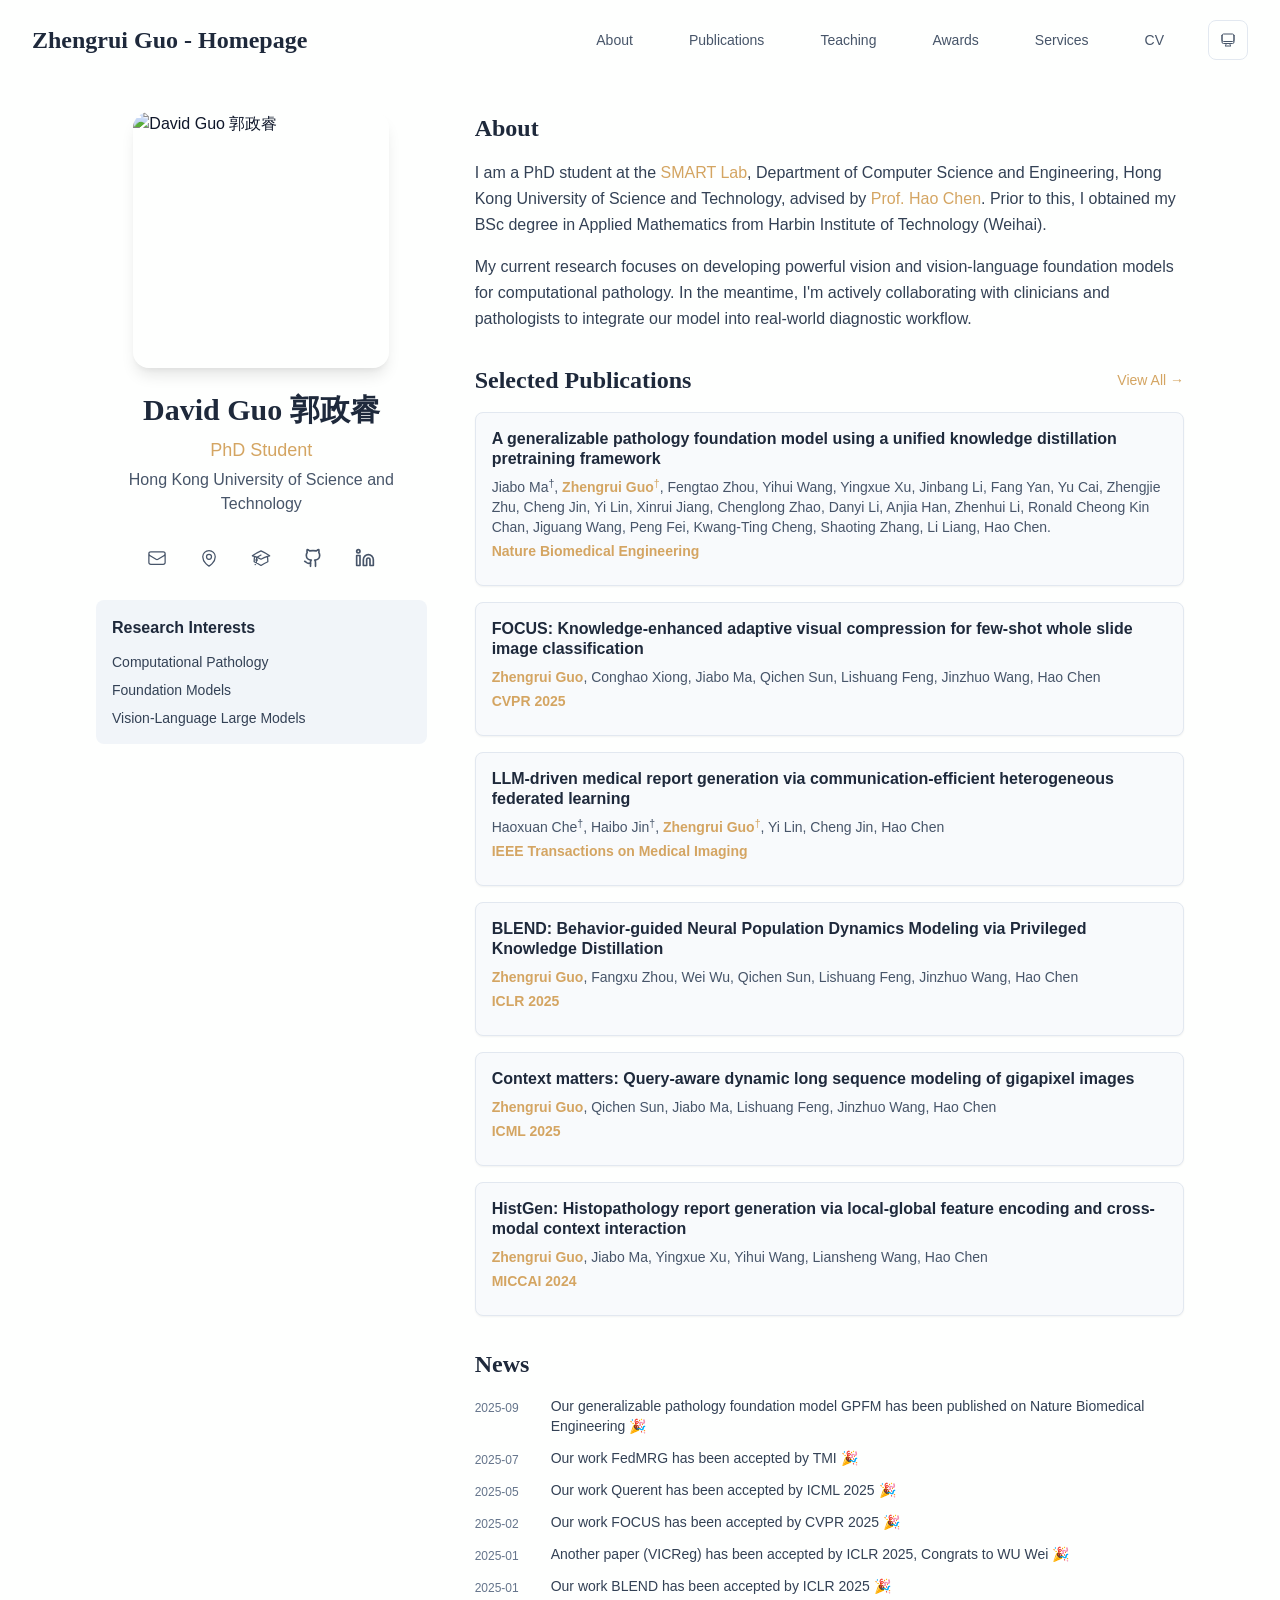
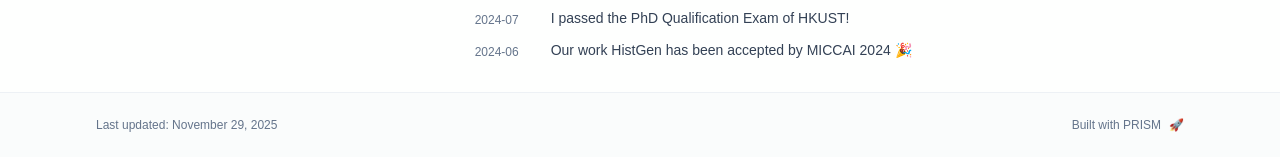
==== index.html @ f5831d76 "Initial deployment" ====
<!DOCTYPE html><html lang="en" class="scroll-smooth"><head><meta charSet="utf-8"/><meta name="viewport" content="width=device-width, initial-scale=1"/><link rel="preload" as="image" href="/abstract.png"/><link rel="stylesheet" href="/_next/static/css/321086709c2a5342.css" data-precedence="next"/><link rel="preload" as="script" fetchPriority="low" href="/_next/static/chunks/webpack-679b75d1c4c2027c.js"/><script src="/_next/static/chunks/4bd1b696-70b6d399998de86a.js" async=""></script><script src="/_next/static/chunks/684-50096e198fb40285.js" async=""></script><script src="/_next/static/chunks/main-app-f8611d0a6e8d1c95.js" async=""></script><script src="/_next/static/chunks/161-c92285856b08f5b4.js" async=""></script><script src="/_next/static/chunks/874-196dbf0660d69360.js" async=""></script><script src="/_next/static/chunks/560-83a075b4e219aa9a.js" async=""></script><script src="/_next/static/chunks/app/layout-3014eee106d70814.js" async=""></script><script src="/_next/static/chunks/12-4b59b9520356f054.js" async=""></script><script src="/_next/static/chunks/748-f57d8ba8a8fdbf4b.js" async=""></script><script src="/_next/static/chunks/app/page-a7c8a2c9333d267f.js" async=""></script><link rel="icon" href="/ai.png" type="image/svg+xml"/><link rel="dns-prefetch" href="https://google-fonts.jialeliu.com"/><link rel="preconnect" href="https://google-fonts.jialeliu.com" crossorigin=""/><link rel="preload" as="style" href="https://google-fonts.jialeliu.com/css2?family=Inter:wght@300;400;500;600;700&amp;family=Crimson+Text:ital,wght@0,400;0,600;1,400&amp;display=swap"/><link rel="stylesheet" id="gfonts-css" href="https://google-fonts.jialeliu.com/css2?family=Inter:wght@300;400;500;600;700&amp;family=Crimson+Text:ital,wght@0,400;0,600;1,400&amp;display=swap" media="print"/><script>
              (function(){
                var l = document.getElementById('gfonts-css');
                if (!l) return;
                if (l.media !== 'all') {
                  l.addEventListener('load', function(){ try { l.media = 'all'; } catch(e){} });
                }
              })();
            </script><noscript><link rel="stylesheet" href="https://google-fonts.jialeliu.com/css2?family=Inter:wght@300;400;500;600;700&amp;family=Crimson+Text:ital,wght@0,400;0,600;1,400&amp;display=swap"/></noscript><script>
              try {
                const theme = localStorage.getItem('theme-storage');
                const parsed = theme ? JSON.parse(theme) : null;
                const setting = parsed?.state?.theme || 'system';
                const prefersDark = typeof window !== 'undefined' && window.matchMedia && window.matchMedia('(prefers-color-scheme: dark)').matches;
                const effective = setting === 'dark' ? 'dark' : (setting === 'light' ? 'light' : (prefersDark ? 'dark' : 'light'));
                var root = document.documentElement;
                root.classList.add(effective);
                root.setAttribute('data-theme', effective);
              } catch (e) {
                var root = document.documentElement;
                root.classList.add('light');
                root.setAttribute('data-theme', 'light');
              }
            </script><title>Zhengrui Guo - Homepage</title><meta name="description" content="PhD student at Hong Kong University of Science and Technology."/><meta name="author" content="David Guo 郭政睿"/><meta name="keywords" content="David Guo 郭政睿,PhD,Research,Hong Kong University of Science and Technology"/><meta name="creator" content="David Guo 郭政睿"/><meta name="publisher" content="David Guo 郭政睿"/><meta property="og:title" content="Zhengrui Guo - Homepage"/><meta property="og:description" content="PhD student at Hong Kong University of Science and Technology."/><meta property="og:site_name" content="David Guo 郭政睿&#x27;s Academic Website"/><meta property="og:locale" content="en_US"/><meta property="og:type" content="website"/><meta name="twitter:card" content="summary"/><meta name="twitter:title" content="Zhengrui Guo - Homepage"/><meta name="twitter:description" content="PhD student at Hong Kong University of Science and Technology."/><link rel="icon" href="/ai.png"/><script>document.querySelectorAll('body link[rel="icon"], body link[rel="apple-touch-icon"]').forEach(el => document.head.appendChild(el))</script><script src="/_next/static/chunks/polyfills-42372ed130431b0a.js" noModule=""></script></head><body class="font-sans antialiased"><div style="visibility:hidden"><nav class="fixed top-0 left-0 right-0 z-50" data-headlessui-state=""><div class="transition-all duration-300 ease-out bg-transparent" style="transform:translateY(-100px)"><div class="max-w-7xl mx-auto px-4 sm:px-6 lg:px-8"><div class="flex justify-between items-center h-16 lg:h-20"><div class="flex-shrink-0" tabindex="0"><a class="text-xl lg:text-2xl font-serif font-semibold text-primary hover:text-accent transition-colors duration-200" href="/">Zhengrui Guo - Homepage</a></div><div class="hidden lg:block"><div class="ml-10 flex items-center space-x-8"><div class="flex items-baseline space-x-8"><a class="relative px-3 py-2 text-sm font-medium transition-all duration-200 rounded hover:bg-accent/10 hover:shadow-sm text-primary" href="/"><span class="relative z-10">About</span><div class="absolute inset-0 bg-accent/10 rounded-lg"></div></a><a class="relative px-3 py-2 text-sm font-medium transition-all duration-200 rounded hover:bg-accent/10 hover:shadow-sm text-neutral-600 hover:text-primary" href="/publications/"><span class="relative z-10">Publications</span></a><a class="relative px-3 py-2 text-sm font-medium transition-all duration-200 rounded hover:bg-accent/10 hover:shadow-sm text-neutral-600 hover:text-primary" href="/teaching/"><span class="relative z-10">Teaching</span></a><a class="relative px-3 py-2 text-sm font-medium transition-all duration-200 rounded hover:bg-accent/10 hover:shadow-sm text-neutral-600 hover:text-primary" href="/awards/"><span class="relative z-10">Awards</span></a><a class="relative px-3 py-2 text-sm font-medium transition-all duration-200 rounded hover:bg-accent/10 hover:shadow-sm text-neutral-600 hover:text-primary" href="/services/"><span class="relative z-10">Services</span></a><a class="relative px-3 py-2 text-sm font-medium transition-all duration-200 rounded hover:bg-accent/10 hover:shadow-sm text-neutral-600 hover:text-primary" href="/cv/"><span class="relative z-10">CV</span></a></div><div class="flex items-center justify-center w-10 h-10 rounded-lg border border-neutral-200 dark:border-[rgba(148,163,184,0.24)] bg-background dark:bg-neutral-800"><div class="w-4 h-4 rounded-full bg-neutral-300 animate-pulse"></div></div></div></div><div class="lg:hidden flex items-center space-x-2"><div class="flex items-center justify-center w-10 h-10 rounded-lg border border-neutral-200 dark:border-[rgba(148,163,184,0.24)] bg-background dark:bg-neutral-800"><div class="w-4 h-4 rounded-full bg-neutral-300 animate-pulse"></div></div><button class="inline-flex items-center justify-center p-2 rounded-md text-neutral-600 hover:text-primary hover:bg-neutral-100 dark:hover:bg-neutral-800 focus:outline-none focus:ring-2 focus:ring-inset focus:ring-accent transition-colors duration-200" id="headlessui-disclosure-button-«R5pdb»" type="button" aria-expanded="false" data-headlessui-state=""><span class="sr-only">Open main menu</span><div><svg xmlns="http://www.w3.org/2000/svg" fill="none" viewBox="0 0 24 24" stroke-width="1.5" stroke="currentColor" aria-hidden="true" data-slot="icon" class="block h-6 w-6"><path stroke-linecap="round" stroke-linejoin="round" d="M3.75 6.75h16.5M3.75 12h16.5m-16.5 5.25h16.5"></path></svg></div></button></div></div></div></div></nav><main class="min-h-screen pt-16 lg:pt-20"><div class="max-w-6xl mx-auto px-4 sm:px-6 lg:px-8 py-8 bg-background min-h-screen"><div class="grid grid-cols-1 lg:grid-cols-3 gap-12"><div class="lg:col-span-1"><div class="sticky top-8" style="opacity:0;transform:translateY(20px)"><div class="w-64 h-64 mx-auto mb-6 rounded-2xl overflow-hidden shadow-lg hover:shadow-xl transition-all duration-200 hover:scale-105"><img alt="David Guo 郭政睿" width="256" height="256" decoding="async" data-nimg="1" class="w-full h-full object-cover object-[32%_center]" style="color:transparent" src="/abstract.png"/></div><div class="text-center mb-6"><h1 class="text-3xl font-serif font-bold text-primary mb-2">David Guo 郭政睿</h1><p class="text-lg text-accent font-medium mb-1">PhD Student</p><p class="text-neutral-600 mb-2">Hong Kong University of Science and Technology</p></div><div class="flex flex-wrap justify-center gap-3 sm:gap-4 mb-6 relative px-2"><div class="relative"><button class="p-2 sm:p-2 transition-colors duration-200 text-neutral-600 dark:text-neutral-400 hover:text-accent" aria-label="Email"><svg xmlns="http://www.w3.org/2000/svg" fill="none" viewBox="0 0 24 24" stroke-width="1.5" stroke="currentColor" aria-hidden="true" data-slot="icon" class="h-5 w-5"><path stroke-linecap="round" stroke-linejoin="round" d="M21.75 6.75v10.5a2.25 2.25 0 0 1-2.25 2.25h-15a2.25 2.25 0 0 1-2.25-2.25V6.75m19.5 0A2.25 2.25 0 0 0 19.5 4.5h-15a2.25 2.25 0 0 0-2.25 2.25m19.5 0v.243a2.25 2.25 0 0 1-1.07 1.916l-7.5 4.615a2.25 2.25 0 0 1-2.36 0L3.32 8.91a2.25 2.25 0 0 1-1.07-1.916V6.75"></path></svg></button></div><div class="relative"><button class="p-2 sm:p-2 transition-colors duration-200 text-neutral-600 dark:text-neutral-400 hover:text-accent" aria-label="Location"><svg xmlns="http://www.w3.org/2000/svg" fill="none" viewBox="0 0 24 24" stroke-width="1.5" stroke="currentColor" aria-hidden="true" data-slot="icon" class="h-5 w-5"><path stroke-linecap="round" stroke-linejoin="round" d="M15 10.5a3 3 0 1 1-6 0 3 3 0 0 1 6 0Z"></path><path stroke-linecap="round" stroke-linejoin="round" d="M19.5 10.5c0 7.142-7.5 11.25-7.5 11.25S4.5 17.642 4.5 10.5a7.5 7.5 0 1 1 15 0Z"></path></svg></button></div><a href="https://scholar.google.com/citations?hl=en&amp;user=9Nl-HmMAAAAJ&amp;view_op=list_works&amp;inst=1381320739207392350" target="_blank" rel="noopener noreferrer" class="p-2 sm:p-2 text-neutral-600 dark:text-neutral-400 hover:text-accent transition-colors duration-200" aria-label="Google Scholar"><svg xmlns="http://www.w3.org/2000/svg" fill="none" viewBox="0 0 24 24" stroke-width="1.5" stroke="currentColor" aria-hidden="true" data-slot="icon" class="h-5 w-5"><path stroke-linecap="round" stroke-linejoin="round" d="M4.26 10.147a60.438 60.438 0 0 0-.491 6.347A48.62 48.62 0 0 1 12 20.904a48.62 48.62 0 0 1 8.232-4.41 60.46 60.46 0 0 0-.491-6.347m-15.482 0a50.636 50.636 0 0 0-2.658-.813A59.906 59.906 0 0 1 12 3.493a59.903 59.903 0 0 1 10.399 5.84c-.896.248-1.783.52-2.658.814m-15.482 0A50.717 50.717 0 0 1 12 13.489a50.702 50.702 0 0 1 7.74-3.342M6.75 15a.75.75 0 1 0 0-1.5.75.75 0 0 0 0 1.5Zm0 0v-3.675A55.378 55.378 0 0 1 12 8.443m-7.007 11.55A5.981 5.981 0 0 0 6.75 15.75v-1.5"></path></svg></a><a href="https://github.com/dddavid4real" target="_blank" rel="noopener noreferrer" class="p-2 sm:p-2 text-neutral-600 dark:text-neutral-400 hover:text-accent transition-colors duration-200" aria-label="GitHub"><svg xmlns="http://www.w3.org/2000/svg" width="24" height="24" viewBox="0 0 24 24" fill="none" stroke="currentColor" stroke-width="2" stroke-linecap="round" stroke-linejoin="round" class="lucide lucide-github h-5 w-5" aria-hidden="true"><path d="M15 22v-4a4.8 4.8 0 0 0-1-3.5c3 0 6-2 6-5.5.08-1.25-.27-2.48-1-3.5.28-1.15.28-2.35 0-3.5 0 0-1 0-3 1.5-2.64-.5-5.36-.5-8 0C6 2 5 2 5 2c-.3 1.15-.3 2.35 0 3.5A5.403 5.403 0 0 0 4 9c0 3.5 3 5.5 6 5.5-.39.49-.68 1.05-.85 1.65-.17.6-.22 1.23-.15 1.85v4"></path><path d="M9 18c-4.51 2-5-2-7-2"></path></svg></a><a href="https://www.linkedin.com/in/zhengrui-guo-680303258/" target="_blank" rel="noopener noreferrer" class="p-2 sm:p-2 text-neutral-600 dark:text-neutral-400 hover:text-accent transition-colors duration-200" aria-label="LinkedIn"><svg xmlns="http://www.w3.org/2000/svg" width="24" height="24" viewBox="0 0 24 24" fill="none" stroke="currentColor" stroke-width="2" stroke-linecap="round" stroke-linejoin="round" class="lucide lucide-linkedin h-5 w-5" aria-hidden="true"><path d="M16 8a6 6 0 0 1 6 6v7h-4v-7a2 2 0 0 0-2-2 2 2 0 0 0-2 2v7h-4v-7a6 6 0 0 1 6-6z"></path><rect width="4" height="12" x="2" y="9"></rect><circle cx="4" cy="4" r="2"></circle></svg></a></div><div class="bg-neutral-100 dark:bg-neutral-800 rounded-lg p-4 mb-6 hover:shadow-lg transition-all duration-200 hover:scale-[1.02]"><h3 class="font-semibold text-primary mb-3">Research Interests</h3><div class="space-y-2 text-sm text-neutral-700 dark:text-neutral-500"><div>Computational Pathology</div><div>Foundation Models</div><div>Vision-Language Large Models</div></div></div></div></div><div class="lg:col-span-2 space-y-8"><section id="about" class="scroll-mt-24 space-y-8"><section style="opacity:0;transform:translateY(20px)"><h2 class="text-2xl font-serif font-bold text-primary mb-4">About</h2><div class="text-neutral-700 dark:text-neutral-600 leading-relaxed"><p class="mb-4 last:mb-0">I am a PhD student at the <a href="https://hkustsmartlab.github.io/" node="[object Object]" target="_blank" rel="noopener noreferrer" class="text-accent font-medium transition-all duration-200 rounded hover:bg-accent/10 hover:shadow-sm">SMART Lab</a>, Department of Computer Science and Engineering, Hong Kong University of Science and Technology, advised by <a href="https://seng.hkust.edu.hk/about/people/faculty/hao-chen" node="[object Object]" target="_blank" rel="noopener noreferrer" class="text-accent font-medium transition-all duration-200 rounded hover:bg-accent/10 hover:shadow-sm">Prof. Hao Chen</a>. Prior to this, I obtained my BSc degree in Applied Mathematics from Harbin Institute of Technology (Weihai).</p>
<p class="mb-4 last:mb-0">My current research focuses on developing powerful vision and vision-language foundation models for computational pathology. In the meantime, I&#x27;m actively collaborating with clinicians and pathologists to integrate our model into real-world diagnostic workflow.</p></div></section><section style="opacity:0;transform:translateY(20px)"><div class="flex items-center justify-between mb-4"><h2 class="text-2xl font-serif font-bold text-primary">Selected Publications</h2><a class="text-accent hover:text-accent-dark text-sm font-medium transition-all duration-200 rounded hover:bg-accent/10 hover:shadow-sm" href="/publications/">View All →</a></div><div class="space-y-4"><div class="bg-neutral-50 dark:bg-neutral-800 p-4 rounded-lg shadow-sm border border-neutral-200 dark:border-[rgba(148,163,184,0.24)] hover:shadow-lg transition-all duration-200 hover:scale-[1.02]" style="opacity:0;transform:translateY(20px)"><h3 class="font-semibold text-primary mb-2 leading-tight">A generalizable pathology foundation model using a unified knowledge distillation pretraining framework</h3><p class="text-sm text-neutral-600 dark:text-neutral-500 mb-1"><span><span class="">Jiabo Ma</span><sup class="ml-0 text-neutral-600 dark:text-neutral-500">†</sup>, </span><span><span class="font-semibold text-accent">Zhengrui Guo</span><sup class="ml-0 text-accent">†</sup>, </span><span><span class="">Fengtao Zhou</span>, </span><span><span class="">Yihui Wang</span>, </span><span><span class="">Yingxue Xu</span>, </span><span><span class="">Jinbang Li</span>, </span><span><span class="">Fang Yan</span>, </span><span><span class="">Yu Cai</span>, </span><span><span class="">Zhengjie Zhu</span>, </span><span><span class="">Cheng Jin</span>, </span><span><span class="">Yi Lin</span>, </span><span><span class="">Xinrui Jiang</span>, </span><span><span class="">Chenglong Zhao</span>, </span><span><span class="">Danyi Li</span>, </span><span><span class="">Anjia Han</span>, </span><span><span class="">Zhenhui Li</span>, </span><span><span class="">Ronald Cheong Kin Chan</span>, </span><span><span class="">Jiguang Wang</span>, </span><span><span class="">Peng Fei</span>, </span><span><span class="">Kwang-Ting Cheng</span>, </span><span><span class="">Shaoting Zhang</span>, </span><span><span class="">Li Liang</span>, </span><span><span class="">Hao Chen.</span></span></p><p class="text-sm text-neutral-600 dark:text-neutral-500 mb-2"><span class="font-semibold text-accent">Nature Biomedical Engineering</span></p></div><div class="bg-neutral-50 dark:bg-neutral-800 p-4 rounded-lg shadow-sm border border-neutral-200 dark:border-[rgba(148,163,184,0.24)] hover:shadow-lg transition-all duration-200 hover:scale-[1.02]" style="opacity:0;transform:translateY(20px)"><h3 class="font-semibold text-primary mb-2 leading-tight">FOCUS: Knowledge-enhanced adaptive visual compression for few-shot whole slide image classification</h3><p class="text-sm text-neutral-600 dark:text-neutral-500 mb-1"><span><span class="font-semibold text-accent">Zhengrui Guo</span>, </span><span><span class="">Conghao Xiong</span>, </span><span><span class="">Jiabo Ma</span>, </span><span><span class="">Qichen Sun</span>, </span><span><span class="">Lishuang Feng</span>, </span><span><span class="">Jinzhuo Wang</span>, </span><span><span class="">Hao Chen</span></span></p><p class="text-sm text-neutral-600 dark:text-neutral-500 mb-2"><span class="font-semibold text-accent">CVPR 2025</span></p></div><div class="bg-neutral-50 dark:bg-neutral-800 p-4 rounded-lg shadow-sm border border-neutral-200 dark:border-[rgba(148,163,184,0.24)] hover:shadow-lg transition-all duration-200 hover:scale-[1.02]" style="opacity:0;transform:translateY(20px)"><h3 class="font-semibold text-primary mb-2 leading-tight">LLM-driven medical report generation via communication-efficient heterogeneous federated learning</h3><p class="text-sm text-neutral-600 dark:text-neutral-500 mb-1"><span><span class="">Haoxuan Che</span><sup class="ml-0 text-neutral-600 dark:text-neutral-500">†</sup>, </span><span><span class="">Haibo Jin</span><sup class="ml-0 text-neutral-600 dark:text-neutral-500">†</sup>, </span><span><span class="font-semibold text-accent">Zhengrui Guo</span><sup class="ml-0 text-accent">†</sup>, </span><span><span class="">Yi Lin</span>, </span><span><span class="">Cheng Jin</span>, </span><span><span class="">Hao Chen</span></span></p><p class="text-sm text-neutral-600 dark:text-neutral-500 mb-2"><span class="font-semibold text-accent">IEEE Transactions on Medical Imaging</span></p></div><div class="bg-neutral-50 dark:bg-neutral-800 p-4 rounded-lg shadow-sm border border-neutral-200 dark:border-[rgba(148,163,184,0.24)] hover:shadow-lg transition-all duration-200 hover:scale-[1.02]" style="opacity:0;transform:translateY(20px)"><h3 class="font-semibold text-primary mb-2 leading-tight">BLEND: Behavior-guided Neural Population Dynamics Modeling via Privileged Knowledge Distillation</h3><p class="text-sm text-neutral-600 dark:text-neutral-500 mb-1"><span><span class="font-semibold text-accent">Zhengrui Guo</span>, </span><span><span class="">Fangxu Zhou</span>, </span><span><span class="">Wei Wu</span>, </span><span><span class="">Qichen Sun</span>, </span><span><span class="">Lishuang Feng</span>, </span><span><span class="">Jinzhuo Wang</span>, </span><span><span class="">Hao Chen</span></span></p><p class="text-sm text-neutral-600 dark:text-neutral-500 mb-2"><span class="font-semibold text-accent">ICLR 2025</span></p></div><div class="bg-neutral-50 dark:bg-neutral-800 p-4 rounded-lg shadow-sm border border-neutral-200 dark:border-[rgba(148,163,184,0.24)] hover:shadow-lg transition-all duration-200 hover:scale-[1.02]" style="opacity:0;transform:translateY(20px)"><h3 class="font-semibold text-primary mb-2 leading-tight">Context matters: Query-aware dynamic long sequence modeling of gigapixel images</h3><p class="text-sm text-neutral-600 dark:text-neutral-500 mb-1"><span><span class="font-semibold text-accent">Zhengrui Guo</span>, </span><span><span class="">Qichen Sun</span>, </span><span><span class="">Jiabo Ma</span>, </span><span><span class="">Lishuang Feng</span>, </span><span><span class="">Jinzhuo Wang</span>, </span><span><span class="">Hao Chen</span></span></p><p class="text-sm text-neutral-600 dark:text-neutral-500 mb-2"><span class="font-semibold text-accent">ICML 2025</span></p></div><div class="bg-neutral-50 dark:bg-neutral-800 p-4 rounded-lg shadow-sm border border-neutral-200 dark:border-[rgba(148,163,184,0.24)] hover:shadow-lg transition-all duration-200 hover:scale-[1.02]" style="opacity:0;transform:translateY(20px)"><h3 class="font-semibold text-primary mb-2 leading-tight">HistGen: Histopathology report generation via local-global feature encoding and cross-modal context interaction</h3><p class="text-sm text-neutral-600 dark:text-neutral-500 mb-1"><span><span class="font-semibold text-accent">Zhengrui Guo</span>, </span><span><span class="">Jiabo Ma</span>, </span><span><span class="">Yingxue Xu</span>, </span><span><span class="">Yihui Wang</span>, </span><span><span class="">Liansheng Wang</span>, </span><span><span class="">Hao Chen</span></span></p><p class="text-sm text-neutral-600 dark:text-neutral-500 mb-2"><span class="font-semibold text-accent">MICCAI 2024</span></p></div></div></section><section style="opacity:0;transform:translateY(20px)"><h2 class="text-2xl font-serif font-bold text-primary mb-4">News</h2><div class="space-y-3"><div class="flex items-start space-x-3"><span class="text-xs text-neutral-500 mt-1 w-16 flex-shrink-0">2025-09</span><p class="text-sm text-neutral-700">Our generalizable pathology foundation model GPFM has been published on Nature Biomedical Engineering 🎉</p></div><div class="flex items-start space-x-3"><span class="text-xs text-neutral-500 mt-1 w-16 flex-shrink-0">2025-07</span><p class="text-sm text-neutral-700">Our work FedMRG has been accepted by TMI 🎉</p></div><div class="flex items-start space-x-3"><span class="text-xs text-neutral-500 mt-1 w-16 flex-shrink-0">2025-05</span><p class="text-sm text-neutral-700">Our work Querent has been accepted by ICML 2025 🎉</p></div><div class="flex items-start space-x-3"><span class="text-xs text-neutral-500 mt-1 w-16 flex-shrink-0">2025-02</span><p class="text-sm text-neutral-700">Our work FOCUS has been accepted by CVPR 2025 🎉</p></div><div class="flex items-start space-x-3"><span class="text-xs text-neutral-500 mt-1 w-16 flex-shrink-0">2025-01</span><p class="text-sm text-neutral-700">Another paper (VICReg) has been accepted by ICLR 2025, Congrats to WU Wei 🎉</p></div><div class="flex items-start space-x-3"><span class="text-xs text-neutral-500 mt-1 w-16 flex-shrink-0">2025-01</span><p class="text-sm text-neutral-700">Our work BLEND has been accepted by ICLR 2025 🎉</p></div><div class="flex items-start space-x-3"><span class="text-xs text-neutral-500 mt-1 w-16 flex-shrink-0">2024-07</span><p class="text-sm text-neutral-700">I passed the PhD Qualification Exam of HKUST!</p></div><div class="flex items-start space-x-3"><span class="text-xs text-neutral-500 mt-1 w-16 flex-shrink-0">2024-06</span><p class="text-sm text-neutral-700">Our work HistGen has been accepted by MICCAI 2024 🎉</p></div></div></section></section></div></div></div><!--$--><!--/$--><!--$--><!--/$--></main><footer class="border-t border-neutral-200/50 bg-neutral-50/50 dark:bg-neutral-900/50 dark:border-neutral-700/50"><div class="max-w-6xl mx-auto px-4 sm:px-6 lg:px-8 py-6"><div class="flex flex-col sm:flex-row justify-between items-center gap-2"><p class="text-xs text-neutral-500">Last updated: <!-- -->November 29, 2025</p><p class="text-xs text-neutral-500 flex items-center"><a href="https://github.com/xyjoey/PRISM" target="_blank" rel="noopener noreferrer">Built with PRISM</a><span class="ml-2">🚀</span></p></div></div></footer></div><script src="/_next/static/chunks/webpack-679b75d1c4c2027c.js" async=""></script><script>(self.__next_f=self.__next_f||[]).push([0])</script><script>self.__next_f.push([1,"1:\"$Sreact.fragment\"\n2:I[3719,[\"161\",\"static/chunks/161-c92285856b08f5b4.js\",\"874\",\"static/chunks/874-196dbf0660d69360.js\",\"560\",\"static/chunks/560-83a075b4e219aa9a.js\",\"177\",\"static/chunks/app/layout-3014eee106d70814.js\"],\"ThemeProvider\"]\n3:I[768,[\"161\",\"static/chunks/161-c92285856b08f5b4.js\",\"874\",\"static/chunks/874-196dbf0660d69360.js\",\"560\",\"static/chunks/560-83a075b4e219aa9a.js\",\"177\",\"static/chunks/app/layout-3014eee106d70814.js\"],\"default\"]\n4:I[7555,[],\"\"]\n5:I[1295,[],\"\"]\n6:I[2548,[\"161\",\"static/chunks/161-c92285856b08f5b4.js\",\"874\",\"static/chunks/874-196dbf0660d69360.js\",\"560\",\"static/chunks/560-83a075b4e219aa9a.js\",\"177\",\"static/chunks/app/layout-3014eee106d70814.js\"],\"default\"]\n7:I[7437,[\"161\",\"static/chunks/161-c92285856b08f5b4.js\",\"12\",\"static/chunks/12-4b59b9520356f054.js\",\"874\",\"static/chunks/874-196dbf0660d69360.js\",\"748\",\"static/chunks/748-f57d8ba8a8fdbf4b.js\",\"974\",\"static/chunks/app/page-a7c8a2c9333d267f.js\"],\"default\"]\n8:I[9507,[\"161\",\"static/chunks/161-c92285856b08f5b4.js\",\"12\",\"static/chunks/12-4b59b9520356f054.js\",\"874\",\"static/chunks/874-196dbf0660d69360.js\",\"748\",\"static/chunks/748-f57d8ba8a8fdbf4b.js\",\"974\",\"static/chunks/app/page-a7c8a2c9333d267f.js\"],\"default\"]\n9:I[5218,[\"161\",\"static/chunks/161-c92285856b08f5b4.js\",\"12\",\"static/chunks/12-4b59b9520356f054.js\",\"874\",\"static/chunks/874-196dbf0660d69360.js\",\"748\",\"static/chunks/748-f57d8ba8a8fdbf4b.js\",\"974\",\"static/chunks/app/page-a7c8a2c9333d267f.js\"],\"default\"]\na:I[1990,[\"161\",\"static/chunks/161-c92285856b08f5b4.js\",\"12\",\"static/chunks/12-4b59b9520356f054.js\",\"874\",\"static/chunks/874-196dbf0660d69360.js\",\"748\",\"static/chunks/748-f57d8ba8a8fdbf4b.js\",\"974\",\"static/chunks/app/page-a7c8a2c9333d267f.js\"],\"default\"]\nb:I[9665,[],\"MetadataBoundary\"]\nd:I[9665,[],\"OutletBoundary\"]\n10:I[4911,[],\"AsyncMetadataOutlet\"]\n12:I[9665,[],\"ViewportBoundary\"]\n14:I[6614,[],\"\"]\n:HL[\"/_next/static/css/321086709c2a5342.css\",\"style\"]\n"])</script><script>self.__next_f.push([1,"0:{\"P\":null,\"b\":\"FFmk0JUx5TwbTU7wnPXXe\",\"p\":\"\",\"c\":[\"\",\"\"],\"i\":false,\"f\":[[[\"\",{\"children\":[\"__PAGE__\",{}]},\"$undefined\",\"$undefined\",true],[\"\",[\"$\",\"$1\",\"c\",{\"children\":[[[\"$\",\"link\",\"0\",{\"rel\":\"stylesheet\",\"href\":\"/_next/static/css/321086709c2a5342.css\",\"precedence\":\"next\",\"crossOrigin\":\"$undefined\",\"nonce\":\"$undefined\"}]],[\"$\",\"html\",null,{\"lang\":\"en\",\"className\":\"scroll-smooth\",\"suppressHydrationWarning\":true,\"children\":[[\"$\",\"head\",null,{\"children\":[[\"$\",\"link\",null,{\"rel\":\"icon\",\"href\":\"/ai.png\",\"type\":\"image/svg+xml\"}],[\"$\",\"link\",null,{\"rel\":\"dns-prefetch\",\"href\":\"https://google-fonts.jialeliu.com\"}],[\"$\",\"link\",null,{\"rel\":\"preconnect\",\"href\":\"https://google-fonts.jialeliu.com\",\"crossOrigin\":\"\"}],[\"$\",\"link\",null,{\"rel\":\"preload\",\"as\":\"style\",\"href\":\"https://google-fonts.jialeliu.com/css2?family=Inter:wght@300;400;500;600;700\u0026family=Crimson+Text:ital,wght@0,400;0,600;1,400\u0026display=swap\"}],[\"$\",\"link\",null,{\"rel\":\"stylesheet\",\"id\":\"gfonts-css\",\"href\":\"https://google-fonts.jialeliu.com/css2?family=Inter:wght@300;400;500;600;700\u0026family=Crimson+Text:ital,wght@0,400;0,600;1,400\u0026display=swap\",\"media\":\"print\"}],[\"$\",\"script\",null,{\"dangerouslySetInnerHTML\":{\"__html\":\"\\n              (function(){\\n                var l = document.getElementById('gfonts-css');\\n                if (!l) return;\\n                if (l.media !== 'all') {\\n                  l.addEventListener('load', function(){ try { l.media = 'all'; } catch(e){} });\\n                }\\n              })();\\n            \"}}],[\"$\",\"noscript\",null,{\"children\":[\"$\",\"link\",null,{\"rel\":\"stylesheet\",\"href\":\"https://google-fonts.jialeliu.com/css2?family=Inter:wght@300;400;500;600;700\u0026family=Crimson+Text:ital,wght@0,400;0,600;1,400\u0026display=swap\"}]}],[\"$\",\"script\",null,{\"dangerouslySetInnerHTML\":{\"__html\":\"\\n              try {\\n                const theme = localStorage.getItem('theme-storage');\\n                const parsed = theme ? JSON.parse(theme) : null;\\n                const setting = parsed?.state?.theme || 'system';\\n                const prefersDark = typeof window !== 'undefined' \u0026\u0026 window.matchMedia \u0026\u0026 window.matchMedia('(prefers-color-scheme: dark)').matches;\\n                const effective = setting === 'dark' ? 'dark' : (setting === 'light' ? 'light' : (prefersDark ? 'dark' : 'light'));\\n                var root = document.documentElement;\\n                root.classList.add(effective);\\n                root.setAttribute('data-theme', effective);\\n              } catch (e) {\\n                var root = document.documentElement;\\n                root.classList.add('light');\\n                root.setAttribute('data-theme', 'light');\\n              }\\n            \"}}]]}],[\"$\",\"body\",null,{\"className\":\"font-sans antialiased\",\"children\":[\"$\",\"$L2\",null,{\"children\":[[\"$\",\"$L3\",null,{\"items\":[{\"title\":\"About\",\"type\":\"page\",\"target\":\"about\",\"href\":\"/\"},{\"title\":\"Publications\",\"type\":\"page\",\"target\":\"publications\",\"href\":\"/publications\"},{\"title\":\"Teaching\",\"type\":\"page\",\"target\":\"teaching\",\"href\":\"/teaching\"},{\"title\":\"Awards\",\"type\":\"page\",\"target\":\"awards\",\"href\":\"/awards\"},{\"title\":\"Services\",\"type\":\"page\",\"target\":\"services\",\"href\":\"/services\"},{\"title\":\"CV\",\"type\":\"page\",\"target\":\"cv\",\"href\":\"/cv\"}],\"siteTitle\":\"Zhengrui Guo - Homepage\",\"enableOnePageMode\":false}],[\"$\",\"main\",null,{\"className\":\"min-h-screen pt-16 lg:pt-20\",\"children\":[\"$\",\"$L4\",null,{\"parallelRouterKey\":\"children\",\"error\":\"$undefined\",\"errorStyles\":\"$undefined\",\"errorScripts\":\"$undefined\",\"template\":[\"$\",\"$L5\",null,{}],\"templateStyles\":\"$undefined\",\"templateScripts\":\"$undefined\",\"notFound\":[[[\"$\",\"title\",null,{\"children\":\"404: This page could not be found.\"}],[\"$\",\"div\",null,{\"style\":{\"fontFamily\":\"system-ui,\\\"Segoe UI\\\",Roboto,Helvetica,Arial,sans-serif,\\\"Apple Color Emoji\\\",\\\"Segoe UI Emoji\\\"\",\"height\":\"100vh\",\"textAlign\":\"center\",\"display\":\"flex\",\"flexDirection\":\"column\",\"alignItems\":\"center\",\"justifyContent\":\"center\"},\"children\":[\"$\",\"div\",null,{\"children\":[[\"$\",\"style\",null,{\"dangerouslySetInnerHTML\":{\"__html\":\"body{color:#000;background:#fff;margin:0}.next-error-h1{border-right:1px solid rgba(0,0,0,.3)}@media (prefers-color-scheme:dark){body{color:#fff;background:#000}.next-error-h1{border-right:1px solid rgba(255,255,255,.3)}}\"}}],[\"$\",\"h1\",null,{\"className\":\"next-error-h1\",\"style\":{\"display\":\"inline-block\",\"margin\":\"0 20px 0 0\",\"padding\":\"0 23px 0 0\",\"fontSize\":24,\"fontWeight\":500,\"verticalAlign\":\"top\",\"lineHeight\":\"49px\"},\"children\":404}],[\"$\",\"div\",null,{\"style\":{\"display\":\"inline-block\"},\"children\":[\"$\",\"h2\",null,{\"style\":{\"fontSize\":14,\"fontWeight\":400,\"lineHeight\":\"49px\",\"margin\":0},\"children\":\"This page could not be found.\"}]}]]}]}]],[]],\"forbidden\":\"$undefined\",\"unauthorized\":\"$undefined\"}]}],[\"$\",\"$L6\",null,{\"lastUpdated\":\"November 29, 2025\"}]]}]}]]}]]}],{\"children\":[\"__PAGE__\",[\"$\",\"$1\",\"c\",{\"children\":[[\"$\",\"div\",null,{\"className\":\"max-w-6xl mx-auto px-4 sm:px-6 lg:px-8 py-8 bg-background min-h-screen\",\"children\":[\"$\",\"div\",null,{\"className\":\"grid grid-cols-1 lg:grid-cols-3 gap-12\",\"children\":[[\"$\",\"div\",null,{\"className\":\"lg:col-span-1\",\"children\":[\"$\",\"$L7\",null,{\"author\":{\"name\":\"David Guo 郭政睿\",\"title\":\"PhD Student\",\"institution\":\"Hong Kong University of Science and Technology\",\"avatar\":\"/abstract.png\"},\"social\":{\"email\":\"zguobc@connect.ust.hk\",\"location\":\"Clear Water Bay, Hong Kong SAR\",\"location_details\":[\"HKUST, Clear Water Bay\",\"Sai Kung, New Territories, Hong Kong SAR\"],\"google_scholar\":\"https://scholar.google.com/citations?hl=en\u0026user=9Nl-HmMAAAAJ\u0026view_op=list_works\u0026inst=1381320739207392350\",\"github\":\"https://github.com/dddavid4real\",\"linkedin\":\"https://www.linkedin.com/in/zhengrui-guo-680303258/\"},\"features\":{\"enable_likes\":false,\"enable_one_page_mode\":false},\"researchInterests\":[\"Computational Pathology\",\"Foundation Models\",\"Vision-Language Large Models\"]}]}],[\"$\",\"div\",null,{\"className\":\"lg:col-span-2 space-y-8\",\"children\":[[\"$\",\"section\",\"about\",{\"id\":\"about\",\"className\":\"scroll-mt-24 space-y-8\",\"children\":[[[\"$\",\"$L8\",\"about\",{\"content\":\"I am a PhD student at the [SMART Lab](https://hkustsmartlab.github.io/), Department of Computer Science and Engineering, Hong Kong University of Science and Technology, advised by [Prof. Hao Chen](https://seng.hkust.edu.hk/about/people/faculty/hao-chen). Prior to this, I obtained my BSc degree in Applied Mathematics from Harbin Institute of Technology (Weihai).\\n\\nMy current research focuses on developing powerful vision and vision-language foundation models for computational pathology. In the meantime, I'm actively collaborating with clinicians and pathologists to integrate our model into real-world diagnostic workflow.\",\"title\":\"About\"}],[\"$\",\"$L9\",\"featured_publications\",{\"publications\":[{\"id\":\"ma2025generalizable\",\"title\":\"A generalizable pathology foundation model using a unified knowledge distillation pretraining framework\",\"authors\":[{\"name\":\"Jiabo Ma\",\"isHighlighted\":false,\"isCorresponding\":true,\"isCoAuthor\":false},{\"name\":\"Zhengrui Guo\",\"isHighlighted\":true,\"isCorresponding\":true,\"isCoAuthor\":false},{\"name\":\"Fengtao Zhou\",\"isHighlighted\":false,\"isCorresponding\":false,\"isCoAuthor\":false},{\"name\":\"Yihui Wang\",\"isHighlighted\":false,\"isCorresponding\":false,\"isCoAuthor\":false},{\"name\":\"Yingxue Xu\",\"isHighlighted\":false,\"isCorresponding\":false,\"isCoAuthor\":false},{\"name\":\"Jinbang Li\",\"isHighlighted\":false,\"isCorresponding\":false,\"isCoAuthor\":false},{\"name\":\"Fang Yan\",\"isHighlighted\":false,\"isCorresponding\":false,\"isCoAuthor\":false},{\"name\":\"Yu Cai\",\"isHighlighted\":false,\"isCorresponding\":false,\"isCoAuthor\":false},{\"name\":\"Zhengjie Zhu\",\"isHighlighted\":false,\"isCorresponding\":false,\"isCoAuthor\":false},{\"name\":\"Cheng Jin\",\"isHighlighted\":false,\"isCorresponding\":false,\"isCoAuthor\":false},{\"name\":\"Yi Lin\",\"isHighlighted\":false,\"isCorresponding\":false,\"isCoAuthor\":false},{\"name\":\"Xinrui Jiang\",\"isHighlighted\":false,\"isCorresponding\":false,\"isCoAuthor\":false},{\"name\":\"Chenglong Zhao\",\"isHighlighted\":false,\"isCorresponding\":false,\"isCoAuthor\":false},{\"name\":\"Danyi Li\",\"isHighlighted\":false,\"isCorresponding\":false,\"isCoAuthor\":false},{\"name\":\"Anjia Han\",\"isHighlighted\":false,\"isCorresponding\":false,\"isCoAuthor\":false},{\"name\":\"Zhenhui Li\",\"isHighlighted\":false,\"isCorresponding\":false,\"isCoAuthor\":false},{\"name\":\"Ronald Cheong Kin Chan\",\"isHighlighted\":false,\"isCorresponding\":false,\"isCoAuthor\":false},{\"name\":\"Jiguang Wang\",\"isHighlighted\":false,\"isCorresponding\":false,\"isCoAuthor\":false},{\"name\":\"Peng Fei\",\"isHighlighted\":false,\"isCorresponding\":false,\"isCoAuthor\":false},{\"name\":\"Kwang-Ting Cheng\",\"isHighlighted\":false,\"isCorresponding\":false,\"isCoAuthor\":false},{\"name\":\"Shaoting Zhang\",\"isHighlighted\":false,\"isCorresponding\":false,\"isCoAuthor\":true},{\"name\":\"Li Liang\",\"isHighlighted\":false,\"isCorresponding\":false,\"isCoAuthor\":true},{\"name\":\"Hao Chen.\",\"isHighlighted\":false,\"isCorresponding\":false,\"isCoAuthor\":true}],\"year\":2025,\"type\":\"journal\",\"status\":\"published\",\"tags\":[\"\"],\"keywords\":\"$0:f:0:1:2:children:1:props:children:0:props:children:props:children:1:props:children:0:props:children:0:1:props:publications:0:tags\",\"researchArea\":\"machine-learning\",\"journal\":\"Nature Biomedical Engineering\",\"conference\":\"\",\"pages\":\"1--20\",\"abstract\":\"\",\"description\":\"\",\"selected\":true,\"bibtex\":\"@article{ma2025generalizable,\\n  title = {A generalizable pathology foundation model using a unified knowledge distillation pretraining framework},\\n  author = {Jiabo Ma and Zhengrui Guo and Fengtao Zhou and Yihui Wang and Yingxue Xu and Jinbang Li and Fang Yan and Yu Cai and Zhengjie Zhu and Cheng Jin and Yi Lin and Xinrui Jiang and Chenglong Zhao and Danyi Li and Anjia Han and Zhenhui Li and Ronald Cheong Kin Chan and Jiguang Wang and Peng Fei and Kwang-Ting Cheng and Shaoting Zhang and Li Liang and Hao Chen.},\\n  journal = {Nature Biomedical Engineering},\\n  pages = {1--20},\\n  year = {2025},\\n  publisher = {Nature Publishing Group UK London},\\n  abstract = {}\\n}\"},{\"id\":\"guo2025focus\",\"title\":\"FOCUS: Knowledge-enhanced adaptive visual compression for few-shot whole slide image classification\",\"authors\":[{\"name\":\"Zhengrui Guo\",\"isHighlighted\":true,\"isCorresponding\":false,\"isCoAuthor\":false},{\"name\":\"Conghao Xiong\",\"isHighlighted\":false,\"isCorresponding\":false,\"isCoAuthor\":false},{\"name\":\"Jiabo Ma\",\"isHighlighted\":false,\"isCorresponding\":false,\"isCoAuthor\":false},{\"name\":\"Qichen Sun\",\"isHighlighted\":false,\"isCorresponding\":false,\"isCoAuthor\":false},{\"name\":\"Lishuang Feng\",\"isHighlighted\":false,\"isCorresponding\":false,\"isCoAuthor\":false},{\"name\":\"Jinzhuo Wang\",\"isHighlighted\":false,\"isCorresponding\":false,\"isCoAuthor\":false},{\"name\":\"Hao Chen\",\"isHighlighted\":false,\"isCorresponding\":false,\"isCoAuthor\":false}],\"year\":2025,\"type\":\"conference\",\"status\":\"published\",\"tags\":[],\"keywords\":\"$0:f:0:1:2:children:1:props:children:0:props:children:props:children:1:props:children:0:props:children:0:1:props:publications:1:tags\",\"researchArea\":\"machine-learning\",\"journal\":\"\",\"conference\":\"CVPR 2025\",\"pages\":\"15590--15600\",\"abstract\":\"\",\"description\":\"\",\"selected\":true,\"bibtex\":\"@inproceedings{guo2025focus,\\n  title = {FOCUS: Knowledge-enhanced adaptive visual compression for few-shot whole slide image classification},\\n  author = {Guo, Zhengrui and Xiong, Conghao and Ma, Jiabo and Sun, Qichen and Feng, Lishuang and Wang, Jinzhuo and Chen, Hao},\\n  booktitle = {CVPR 2025},\\n  pages = {15590--15600},\\n  year = {2025}\\n}\"},{\"id\":\"che2025llm\",\"title\":\"LLM-driven medical report generation via communication-efficient heterogeneous federated learning\",\"authors\":[{\"name\":\"Haoxuan Che\",\"isHighlighted\":false,\"isCorresponding\":true,\"isCoAuthor\":false},{\"name\":\"Haibo Jin\",\"isHighlighted\":false,\"isCorresponding\":true,\"isCoAuthor\":false},{\"name\":\"Zhengrui Guo\",\"isHighlighted\":true,\"isCorresponding\":true,\"isCoAuthor\":false},{\"name\":\"Yi Lin\",\"isHighlighted\":false,\"isCorresponding\":false,\"isCoAuthor\":false},{\"name\":\"Cheng Jin\",\"isHighlighted\":false,\"isCorresponding\":false,\"isCoAuthor\":false},{\"name\":\"Hao Chen\",\"isHighlighted\":false,\"isCorresponding\":false,\"isCoAuthor\":true}],\"year\":2025,\"type\":\"journal\",\"status\":\"published\",\"tags\":[],\"keywords\":\"$0:f:0:1:2:children:1:props:children:0:props:children:props:children:1:props:children:0:props:children:0:1:props:publications:2:tags\",\"researchArea\":\"ai-healthcare\",\"journal\":\"IEEE Transactions on Medical Imaging\",\"conference\":\"\",\"abstract\":\"\",\"description\":\"\",\"selected\":true,\"bibtex\":\"@article{che2025llm,\\n  title = {LLM-driven medical report generation via communication-efficient heterogeneous federated learning},\\n  author = {Che, Haoxuan and Jin, Haibo and Guo, Zhengrui and Lin, Yi and Jin, Cheng and Chen, Hao},\\n  journal = {IEEE Transactions on Medical Imaging},\\n  year = {2025},\\n  publisher = {IEEE}\\n}\"},{\"id\":\"guo2024blend\",\"title\":\"BLEND: Behavior-guided Neural Population Dynamics Modeling via Privileged Knowledge Distillation\",\"authors\":[{\"name\":\"Zhengrui Guo\",\"isHighlighted\":true,\"isCorresponding\":false,\"isCoAuthor\":false},{\"name\":\"Fangxu Zhou\",\"isHighlighted\":false,\"isCorresponding\":false,\"isCoAuthor\":false},{\"name\":\"Wei Wu\",\"isHighlighted\":false,\"isCorresponding\":false,\"isCoAuthor\":false},{\"name\":\"Qichen Sun\",\"isHighlighted\":false,\"isCorresponding\":false,\"isCoAuthor\":false},{\"name\":\"Lishuang Feng\",\"isHighlighted\":false,\"isCorresponding\":false,\"isCoAuthor\":false},{\"name\":\"Jinzhuo Wang\",\"isHighlighted\":false,\"isCorresponding\":false,\"isCoAuthor\":false},{\"name\":\"Hao Chen\",\"isHighlighted\":false,\"isCorresponding\":false,\"isCoAuthor\":false}],\"year\":2025,\"type\":\"journal\",\"status\":\"published\",\"tags\":[],\"keywords\":\"$0:f:0:1:2:children:1:props:children:0:props:children:props:children:1:props:children:0:props:children:0:1:props:publications:3:tags\",\"researchArea\":\"neural-networks\",\"journal\":\"ICLR 2025\",\"conference\":\"\",\"abstract\":\"\",\"description\":\"\",\"selected\":true,\"bibtex\":\"@article{guo2024blend,\\n  title = {BLEND: Behavior-guided Neural Population Dynamics Modeling via Privileged Knowledge Distillation},\\n  author = {Guo, Zhengrui and Zhou, Fangxu and Wu, Wei and Sun, Qichen and Feng, Lishuang and Wang, Jinzhuo and Chen, Hao},\\n  journal = {ICLR 2025},\\n  year = {2025}\\n}\"},{\"id\":\"guo2025context\",\"title\":\"Context matters: Query-aware dynamic long sequence modeling of gigapixel images\",\"authors\":[{\"name\":\"Zhengrui Guo\",\"isHighlighted\":true,\"isCorresponding\":false,\"isCoAuthor\":false},{\"name\":\"Qichen Sun\",\"isHighlighted\":false,\"isCorresponding\":false,\"isCoAuthor\":false},{\"name\":\"Jiabo Ma\",\"isHighlighted\":false,\"isCorresponding\":false,\"isCoAuthor\":false},{\"name\":\"Lishuang Feng\",\"isHighlighted\":false,\"isCorresponding\":false,\"isCoAuthor\":false},{\"name\":\"Jinzhuo Wang\",\"isHighlighted\":false,\"isCorresponding\":false,\"isCoAuthor\":false},{\"name\":\"Hao Chen\",\"isHighlighted\":false,\"isCorresponding\":false,\"isCoAuthor\":false}],\"year\":2025,\"type\":\"journal\",\"status\":\"published\",\"tags\":[],\"keywords\":\"$0:f:0:1:2:children:1:props:children:0:props:children:props:children:1:props:children:0:props:children:0:1:props:publications:4:tags\",\"researchArea\":\"machine-learning\",\"journal\":\"ICML 2025\",\"conference\":\"\",\"abstract\":\"\",\"description\":\"\",\"selected\":true,\"bibtex\":\"@article{guo2025context,\\n  title = {Context matters: Query-aware dynamic long sequence modeling of gigapixel images},\\n  author = {Guo, Zhengrui and Sun, Qichen and Ma, Jiabo and Feng, Lishuang and Wang, Jinzhuo and Chen, Hao},\\n  journal = {ICML 2025},\\n  year = {2025}\\n}\"},{\"id\":\"guo2024histgen\",\"title\":\"HistGen: Histopathology report generation via local-global feature encoding and cross-modal context interaction\",\"authors\":[{\"name\":\"Zhengrui Guo\",\"isHighlighted\":true,\"isCorresponding\":false,\"isCoAuthor\":false},{\"name\":\"Jiabo Ma\",\"isHighlighted\":false,\"isCorresponding\":false,\"isCoAuthor\":false},{\"name\":\"Yingxue Xu\",\"isHighlighted\":false,\"isCorresponding\":false,\"isCoAuthor\":false},{\"name\":\"Yihui Wang\",\"isHighlighted\":false,\"isCorresponding\":false,\"isCoAuthor\":false},{\"name\":\"Liansheng Wang\",\"isHighlighted\":false,\"isCorresponding\":false,\"isCoAuthor\":false},{\"name\":\"Hao Chen\",\"isHighlighted\":false,\"isCorresponding\":false,\"isCoAuthor\":false}],\"year\":2024,\"type\":\"conference\",\"status\":\"published\",\"tags\":[],\"keywords\":\"$0:f:0:1:2:children:1:props:children:0:props:children:props:children:1:props:children:0:props:children:0:1:props:publications:5:tags\",\"researchArea\":\"machine-learning\",\"journal\":\"\",\"conference\":\"MICCAI 2024\",\"pages\":\"189--199\",\"abstract\":\"\",\"description\":\"\",\"selected\":true,\"bibtex\":\"@inproceedings{guo2024histgen,\\n  title = {HistGen: Histopathology report generation via local-global feature encoding and cross-modal context interaction},\\n  author = {Guo, Zhengrui and Ma, Jiabo and Xu, Yingxue and Wang, Yihui and Wang, Liansheng and Chen, Hao},\\n  booktitle = {MICCAI 2024},\\n  pages = {189--199},\\n  year = {2024},\\n  organization = {Springer}\\n}\"}],\"title\":\"Selected Publications\"}],[\"$\",\"$La\",\"news\",{\"items\":[{\"date\":\"2025-09\",\"content\":\"Our generalizable pathology foundation model GPFM has been published on Nature Biomedical Engineering 🎉\"},{\"date\":\"2025-07\",\"content\":\"Our work FedMRG has been accepted by TMI 🎉\"},{\"date\":\"2025-05\",\"content\":\"Our work Querent has been accepted by ICML 2025 🎉\"},{\"date\":\"2025-02\",\"content\":\"Our work FOCUS has been accepted by CVPR 2025 🎉\"},{\"date\":\"2025-01\",\"content\":\"Another paper (VICReg) has been accepted by ICLR 2025, Congrats to WU Wei 🎉\"},{\"date\":\"2025-01\",\"content\":\"Our work BLEND has been accepted by ICLR 2025 🎉\"},{\"date\":\"2024-07\",\"content\":\"I passed the PhD Qualification Exam of HKUST!\"},{\"date\":\"2024-06\",\"content\":\"Our work HistGen has been accepted by MICCAI 2024 🎉\"}],\"title\":\"News\"}]],false,false,false]}]]}]]}]}],[\"$\",\"$Lb\",null,{\"children\":\"$Lc\"}],null,[\"$\",\"$Ld\",null,{\"children\":[\"$Le\",\"$Lf\",[\"$\",\"$L10\",null,{\"promise\":\"$@11\"}]]}]]}],{},null,false]},null,false],[\"$\",\"$1\",\"h\",{\"children\":[null,[\"$\",\"$1\",\"X-v9NtlD-7ZHZUjbTpz6J\",{\"children\":[[\"$\",\"$L12\",null,{\"children\":\"$L13\"}],null]}],null]}],false]],\"m\":\"$undefined\",\"G\":[\"$14\",\"$undefined\"],\"s\":false,\"S\":true}\n"])</script><script>self.__next_f.push([1,"15:\"$Sreact.suspense\"\n16:I[4911,[],\"AsyncMetadata\"]\nc:[\"$\",\"$15\",null,{\"fallback\":null,\"children\":[\"$\",\"$L16\",null,{\"promise\":\"$@17\"}]}]\n"])</script><script>self.__next_f.push([1,"f:null\n"])</script><script>self.__next_f.push([1,"13:[[\"$\",\"meta\",\"0\",{\"charSet\":\"utf-8\"}],[\"$\",\"meta\",\"1\",{\"name\":\"viewport\",\"content\":\"width=device-width, initial-scale=1\"}]]\ne:null\n"])</script><script>self.__next_f.push([1,"17:{\"metadata\":[[\"$\",\"title\",\"0\",{\"children\":\"Zhengrui Guo - Homepage\"}],[\"$\",\"meta\",\"1\",{\"name\":\"description\",\"content\":\"PhD student at Hong Kong University of Science and Technology.\"}],[\"$\",\"meta\",\"2\",{\"name\":\"author\",\"content\":\"David Guo 郭政睿\"}],[\"$\",\"meta\",\"3\",{\"name\":\"keywords\",\"content\":\"David Guo 郭政睿,PhD,Research,Hong Kong University of Science and Technology\"}],[\"$\",\"meta\",\"4\",{\"name\":\"creator\",\"content\":\"David Guo 郭政睿\"}],[\"$\",\"meta\",\"5\",{\"name\":\"publisher\",\"content\":\"David Guo 郭政睿\"}],[\"$\",\"meta\",\"6\",{\"property\":\"og:title\",\"content\":\"Zhengrui Guo - Homepage\"}],[\"$\",\"meta\",\"7\",{\"property\":\"og:description\",\"content\":\"PhD student at Hong Kong University of Science and Technology.\"}],[\"$\",\"meta\",\"8\",{\"property\":\"og:site_name\",\"content\":\"David Guo 郭政睿's Academic Website\"}],[\"$\",\"meta\",\"9\",{\"property\":\"og:locale\",\"content\":\"en_US\"}],[\"$\",\"meta\",\"10\",{\"property\":\"og:type\",\"content\":\"website\"}],[\"$\",\"meta\",\"11\",{\"name\":\"twitter:card\",\"content\":\"summary\"}],[\"$\",\"meta\",\"12\",{\"name\":\"twitter:title\",\"content\":\"Zhengrui Guo - Homepage\"}],[\"$\",\"meta\",\"13\",{\"name\":\"twitter:description\",\"content\":\"PhD student at Hong Kong University of Science and Technology.\"}],[\"$\",\"link\",\"14\",{\"rel\":\"icon\",\"href\":\"/ai.png\"}]],\"error\":null,\"digest\":\"$undefined\"}\n11:{\"metadata\":\"$17:metadata\",\"error\":null,\"digest\":\"$undefined\"}\n"])</script></body></html>
---- _next/static/css/321086709c2a5342.css ----
/*! tailwindcss v4.1.17 | MIT License | https://tailwindcss.com */@layer properties{@supports (((-webkit-hyphens:none)) and (not (margin-trim:inline))) or ((-moz-orient:inline) and (not (color:rgb(from red r g b)))){*,::backdrop,:after,:before{--tw-translate-x:0;--tw-translate-y:0;--tw-translate-z:0;--tw-rotate-x:initial;--tw-rotate-y:initial;--tw-rotate-z:initial;--tw-skew-x:initial;--tw-skew-y:initial;--tw-space-y-reverse:0;--tw-space-x-reverse:0;--tw-border-style:solid;--tw-leading:initial;--tw-font-weight:initial;--tw-shadow:0 0 #0000;--tw-shadow-color:initial;--tw-shadow-alpha:100%;--tw-inset-shadow:0 0 #0000;--tw-inset-shadow-color:initial;--tw-inset-shadow-alpha:100%;--tw-ring-color:initial;--tw-ring-shadow:0 0 #0000;--tw-inset-ring-color:initial;--tw-inset-ring-shadow:0 0 #0000;--tw-ring-inset:initial;--tw-ring-offset-width:0px;--tw-ring-offset-color:#fff;--tw-ring-offset-shadow:0 0 #0000;--tw-blur:initial;--tw-brightness:initial;--tw-contrast:initial;--tw-grayscale:initial;--tw-hue-rotate:initial;--tw-invert:initial;--tw-opacity:initial;--tw-saturate:initial;--tw-sepia:initial;--tw-drop-shadow:initial;--tw-drop-shadow-color:initial;--tw-drop-shadow-alpha:100%;--tw-drop-shadow-size:initial;--tw-backdrop-blur:initial;--tw-backdrop-brightness:initial;--tw-backdrop-contrast:initial;--tw-backdrop-grayscale:initial;--tw-backdrop-hue-rotate:initial;--tw-backdrop-invert:initial;--tw-backdrop-opacity:initial;--tw-backdrop-saturate:initial;--tw-backdrop-sepia:initial;--tw-duration:initial;--tw-ease:initial;--tw-scale-x:1;--tw-scale-y:1;--tw-scale-z:1}}}@layer theme{:host,:root{--font-sans:"Inter",-apple-system,BlinkMacSystemFont,"Segoe UI",Roboto,sans-serif;--color-red-50:oklch(97.1% .013 17.38);--color-red-400:oklch(70.4% .191 22.216);--color-red-600:oklch(57.7% .245 27.325);--color-red-900:oklch(39.6% .141 25.723);--color-white:#fff;--spacing:.25rem;--container-2xl:42rem;--container-3xl:48rem;--container-4xl:56rem;--container-6xl:72rem;--container-7xl:80rem;--text-xs:.75rem;--text-xs--line-height:calc(1/.75);--text-sm:.875rem;--text-sm--line-height:calc(1.25/.875);--text-base:1rem;--text-base--line-height:calc(1.5/1);--text-lg:1.125rem;--text-lg--line-height:calc(1.75/1.125);--text-xl:1.25rem;--text-xl--line-height:calc(1.75/1.25);--text-2xl:1.5rem;--text-2xl--line-height:calc(2/1.5);--text-3xl:1.875rem;--text-3xl--line-height:calc(2.25/1.875);--text-4xl:2.25rem;--text-4xl--line-height:calc(2.5/2.25);--font-weight-medium:500;--font-weight-semibold:600;--font-weight-bold:700;--leading-tight:1.25;--leading-relaxed:1.625;--radius-md:.375rem;--radius-lg:.5rem;--radius-xl:.75rem;--radius-2xl:1rem;--ease-out:cubic-bezier(0,0,.2,1);--animate-pulse:pulse 2s cubic-bezier(.4,0,.6,1)infinite;--blur-xl:24px;--aspect-video:16/9;--default-transition-duration:.15s;--default-transition-timing-function:cubic-bezier(.4,0,.2,1);--default-font-family:"Inter",-apple-system,BlinkMacSystemFont,"Segoe UI",Roboto,sans-serif;--default-mono-font-family:"SF Mono",Monaco,"Cascadia Code","Roboto Mono",Consolas,"Courier New",monospace;--line-height-normal:1.5;--shadow-glass:0 8px 32px 0 #1f26875e}}@layer base{*,::backdrop,:after,:before{box-sizing:border-box;border:0 solid;margin:0;padding:0}::file-selector-button{box-sizing:border-box;border:0 solid;margin:0;padding:0}:host,html{-webkit-text-size-adjust:100%;tab-size:4;line-height:1.5;font-family:var(--default-font-family,ui-sans-serif,system-ui,sans-serif,"Apple Color Emoji","Segoe UI Emoji","Segoe UI Symbol","Noto Color Emoji");font-feature-settings:var(--default-font-feature-settings,normal);font-variation-settings:var(--default-font-variation-settings,normal);-webkit-tap-highlight-color:transparent}hr{height:0;color:inherit;border-top-width:1px}abbr:where([title]){-webkit-text-decoration:underline dotted;text-decoration:underline dotted}h1,h2,h3,h4,h5,h6{font-size:inherit;font-weight:inherit}a{color:inherit;-webkit-text-decoration:inherit;text-decoration:inherit}b,strong{font-weight:bolder}code,kbd,pre,samp{font-family:var(--default-mono-font-family,ui-monospace,SFMono-Regular,Menlo,Monaco,Consolas,"Liberation Mono","Courier New",monospace);font-feature-settings:var(--default-mono-font-feature-settings,normal);font-variation-settings:var(--default-mono-font-variation-settings,normal);font-size:1em}small{font-size:80%}sub,sup{vertical-align:baseline;font-size:75%;line-height:0;position:relative}sub{bottom:-.25em}sup{top:-.5em}table{text-indent:0;border-color:inherit;border-collapse:collapse}:-moz-focusring{outline:auto}progress{vertical-align:baseline}summary{display:list-item}menu,ol,ul{list-style:none}audio,canvas,embed,iframe,img,object,svg,video{vertical-align:middle;display:block}img,video{max-width:100%;height:auto}button,input,optgroup,select,textarea{font:inherit;font-feature-settings:inherit;font-variation-settings:inherit;letter-spacing:inherit;color:inherit;opacity:1;background-color:#0000;border-radius:0}::file-selector-button{font:inherit;font-feature-settings:inherit;font-variation-settings:inherit;letter-spacing:inherit;color:inherit;opacity:1;background-color:#0000;border-radius:0}:where(select:is([multiple],[size])) optgroup{font-weight:bolder}:where(select:is([multiple],[size])) optgroup option{padding-inline-start:20px}::file-selector-button{margin-inline-end:4px}::placeholder{opacity:1}@supports (not ((-webkit-appearance:-apple-pay-button))) or (contain-intrinsic-size:1px){::placeholder{color:currentColor}@supports (color:color-mix(in lab,red,red)){::placeholder{color:color-mix(in oklab,currentcolor 50%,transparent)}}}textarea{resize:vertical}::-webkit-search-decoration{-webkit-appearance:none}::-webkit-date-and-time-value{min-height:1lh;text-align:inherit}::-webkit-datetime-edit{display:inline-flex}::-webkit-datetime-edit-fields-wrapper{padding:0}::-webkit-datetime-edit,::-webkit-datetime-edit-year-field{padding-block:0}::-webkit-datetime-edit-day-field,::-webkit-datetime-edit-month-field{padding-block:0}::-webkit-datetime-edit-hour-field,::-webkit-datetime-edit-minute-field{padding-block:0}::-webkit-datetime-edit-millisecond-field,::-webkit-datetime-edit-second-field{padding-block:0}::-webkit-datetime-edit-meridiem-field{padding-block:0}::-webkit-calendar-picker-indicator{line-height:1}:-moz-ui-invalid{box-shadow:none}button,input:where([type=button],[type=reset],[type=submit]){appearance:button}::file-selector-button{appearance:button}::-webkit-inner-spin-button,::-webkit-outer-spin-button{height:auto}[hidden]:where(:not([hidden=until-found])){display:none!important}}@layer components;@layer utilities{.sr-only{clip-path:inset(50%);white-space:nowrap;border-width:0;width:1px;height:1px;margin:-1px;padding:0;overflow:hidden}.absolute,.sr-only{position:absolute}.fixed{position:fixed}.relative{position:relative}.static{position:static}.sticky{position:sticky}.inset-0{inset:calc(var(--spacing)*0)}.top-0{top:calc(var(--spacing)*0)}.top-1\/2{top:50%}.top-2{top:calc(var(--spacing)*2)}.top-8{top:calc(var(--spacing)*8)}.top-full{top:100%}.right-0{right:calc(var(--spacing)*0)}.right-2{right:calc(var(--spacing)*2)}.left-0{left:calc(var(--spacing)*0)}.left-1\/2{left:50%}.left-3{left:calc(var(--spacing)*3)}.z-10{z-index:10}.z-20{z-index:20}.z-40{z-index:40}.z-50{z-index:50}.mx-auto{margin-inline:auto}.my-4{margin-block:calc(var(--spacing)*4)}.mt-1{margin-top:calc(var(--spacing)*1)}.mt-2{margin-top:calc(var(--spacing)*2)}.mt-4{margin-top:calc(var(--spacing)*4)}.mt-6{margin-top:calc(var(--spacing)*6)}.mt-8{margin-top:calc(var(--spacing)*8)}.mt-auto{margin-top:auto}.mr-1{margin-right:calc(var(--spacing)*1)}.mr-1\.5{margin-right:calc(var(--spacing)*1.5)}.mr-2{margin-right:calc(var(--spacing)*2)}.mb-1{margin-bottom:calc(var(--spacing)*1)}.mb-2{margin-bottom:calc(var(--spacing)*2)}.mb-3{margin-bottom:calc(var(--spacing)*3)}.mb-4{margin-bottom:calc(var(--spacing)*4)}.mb-6{margin-bottom:calc(var(--spacing)*6)}.mb-8{margin-bottom:calc(var(--spacing)*8)}.ml-0{margin-left:calc(var(--spacing)*0)}.ml-2{margin-left:calc(var(--spacing)*2)}.ml-4{margin-left:calc(var(--spacing)*4)}.ml-10{margin-left:calc(var(--spacing)*10)}.line-clamp-2{-webkit-line-clamp:2}.line-clamp-2,.line-clamp-3{-webkit-box-orient:vertical;display:-webkit-box;overflow:hidden}.line-clamp-3{-webkit-line-clamp:3}.block{display:block}.contents{display:contents}.flex{display:flex}.grid{display:grid}.hidden{display:none}.inline-flex{display:inline-flex}.aspect-video{aspect-ratio:var(--aspect-video)}.h-0{height:calc(var(--spacing)*0)}.h-2\.5{height:calc(var(--spacing)*2.5)}.h-3{height:calc(var(--spacing)*3)}.h-4{height:calc(var(--spacing)*4)}.h-5{height:calc(var(--spacing)*5)}.h-6{height:calc(var(--spacing)*6)}.h-10{height:calc(var(--spacing)*10)}.h-16{height:calc(var(--spacing)*16)}.h-64{height:calc(var(--spacing)*64)}.h-full{height:100%}.min-h-screen{min-height:100vh}.w-0{width:calc(var(--spacing)*0)}.w-2\.5{width:calc(var(--spacing)*2.5)}.w-3{width:calc(var(--spacing)*3)}.w-4{width:calc(var(--spacing)*4)}.w-5{width:calc(var(--spacing)*5)}.w-6{width:calc(var(--spacing)*6)}.w-10{width:calc(var(--spacing)*10)}.w-16{width:calc(var(--spacing)*16)}.w-32{width:calc(var(--spacing)*32)}.w-64{width:calc(var(--spacing)*64)}.w-full{width:100%}.max-w-2xl{max-width:var(--container-2xl)}.max-w-3xl{max-width:var(--container-3xl)}.max-w-4xl{max-width:var(--container-4xl)}.max-w-6xl{max-width:var(--container-6xl)}.max-w-7xl{max-width:var(--container-7xl)}.max-w-\[calc\(100vw-2rem\)\]{max-width:calc(100vw - 2rem)}.flex-shrink-0{flex-shrink:0}.flex-grow{flex-grow:1}.-translate-x-1\/2{--tw-translate-x:calc(calc(1/2*100%)*-1)}.-translate-x-1\/2,.-translate-y-1\/2{translate:var(--tw-translate-x)var(--tw-translate-y)}.-translate-y-1\/2{--tw-translate-y:calc(calc(1/2*100%)*-1)}.-translate-y-full{--tw-translate-y:-100%;translate:var(--tw-translate-x)var(--tw-translate-y)}.transform{transform:var(--tw-rotate-x,)var(--tw-rotate-y,)var(--tw-rotate-z,)var(--tw-skew-x,)var(--tw-skew-y,)}.animate-pulse{animation:var(--animate-pulse)}.cursor-pointer{cursor:pointer}.scroll-mt-24{scroll-margin-top:calc(var(--spacing)*24)}.list-inside{list-style-position:inside}.list-decimal{list-style-type:decimal}.list-disc{list-style-type:disc}.grid-cols-1{grid-template-columns:repeat(1,minmax(0,1fr))}.flex-col{flex-direction:column}.flex-wrap{flex-wrap:wrap}.items-baseline{align-items:baseline}.items-center{align-items:center}.items-start{align-items:flex-start}.justify-between{justify-content:space-between}.justify-center{justify-content:center}.gap-2{gap:calc(var(--spacing)*2)}.gap-3{gap:calc(var(--spacing)*3)}.gap-4{gap:calc(var(--spacing)*4)}.gap-6{gap:calc(var(--spacing)*6)}.gap-12{gap:calc(var(--spacing)*12)}:where(.space-y-1>:not(:last-child)){--tw-space-y-reverse:0;margin-block-start:calc(calc(var(--spacing)*1)*var(--tw-space-y-reverse));margin-block-end:calc(calc(var(--spacing)*1)*calc(1 - var(--tw-space-y-reverse)))}:where(.space-y-2>:not(:last-child)){--tw-space-y-reverse:0;margin-block-start:calc(calc(var(--spacing)*2)*var(--tw-space-y-reverse));margin-block-end:calc(calc(var(--spacing)*2)*calc(1 - var(--tw-space-y-reverse)))}:where(.space-y-3>:not(:last-child)){--tw-space-y-reverse:0;margin-block-start:calc(calc(var(--spacing)*3)*var(--tw-space-y-reverse));margin-block-end:calc(calc(var(--spacing)*3)*calc(1 - var(--tw-space-y-reverse)))}:where(.space-y-4>:not(:last-child)){--tw-space-y-reverse:0;margin-block-start:calc(calc(var(--spacing)*4)*var(--tw-space-y-reverse));margin-block-end:calc(calc(var(--spacing)*4)*calc(1 - var(--tw-space-y-reverse)))}:where(.space-y-6>:not(:last-child)){--tw-space-y-reverse:0;margin-block-start:calc(calc(var(--spacing)*6)*var(--tw-space-y-reverse));margin-block-end:calc(calc(var(--spacing)*6)*calc(1 - var(--tw-space-y-reverse)))}:where(.space-y-8>:not(:last-child)){--tw-space-y-reverse:0;margin-block-start:calc(calc(var(--spacing)*8)*var(--tw-space-y-reverse));margin-block-end:calc(calc(var(--spacing)*8)*calc(1 - var(--tw-space-y-reverse)))}:where(.space-x-0\.5>:not(:last-child)){--tw-space-x-reverse:0;margin-inline-start:calc(calc(var(--spacing)*.5)*var(--tw-space-x-reverse));margin-inline-end:calc(calc(var(--spacing)*.5)*calc(1 - var(--tw-space-x-reverse)))}:where(.space-x-2>:not(:last-child)){--tw-space-x-reverse:0;margin-inline-start:calc(calc(var(--spacing)*2)*var(--tw-space-x-reverse));margin-inline-end:calc(calc(var(--spacing)*2)*calc(1 - var(--tw-space-x-reverse)))}:where(.space-x-3>:not(:last-child)){--tw-space-x-reverse:0;margin-inline-start:calc(calc(var(--spacing)*3)*var(--tw-space-x-reverse));margin-inline-end:calc(calc(var(--spacing)*3)*calc(1 - var(--tw-space-x-reverse)))}:where(.space-x-8>:not(:last-child)){--tw-space-x-reverse:0;margin-inline-start:calc(calc(var(--spacing)*8)*var(--tw-space-x-reverse));margin-inline-end:calc(calc(var(--spacing)*8)*calc(1 - var(--tw-space-x-reverse)))}.overflow-hidden{overflow:hidden}.overflow-x-auto{overflow-x:auto}.scroll-smooth{scroll-behavior:smooth}.rounded{border-radius:.25rem}.rounded-2xl{border-radius:var(--radius-2xl)}.rounded-full{border-radius:3.40282e+38px}.rounded-lg{border-radius:var(--radius-lg)}.rounded-md{border-radius:var(--radius-md)}.rounded-xl{border-radius:var(--radius-xl)}.border{border-style:var(--tw-border-style);border-width:1px}.border-t{border-top-style:var(--tw-border-style);border-top-width:1px}.border-t-4{border-top-style:var(--tw-border-style);border-top-width:4px}.border-r-4{border-right-style:var(--tw-border-style);border-right-width:4px}.border-b{border-bottom-style:var(--tw-border-style);border-bottom-width:1px}.border-l-4{border-left-style:var(--tw-border-style);border-left-width:4px}.border-accent,.border-accent\/50{border-color:var(--accent)}@supports (color:color-mix(in lab,red,red)){.border-accent\/50{border-color:color-mix(in oklab,var(--accent)50%,transparent)}}.border-neutral-100{border-color:var(--neutral-100)}.border-neutral-200,.border-neutral-200\/50{border-color:var(--neutral-200)}@supports (color:color-mix(in lab,red,red)){.border-neutral-200\/50{border-color:color-mix(in oklab,var(--neutral-200)50%,transparent)}}.border-transparent{border-color:#0000}.border-t-accent{border-top-color:var(--accent)}.border-t-neutral-800{border-top-color:var(--neutral-800)}.bg-accent,.bg-accent\/10{background-color:var(--accent)}@supports (color:color-mix(in lab,red,red)){.bg-accent\/10{background-color:color-mix(in oklab,var(--accent)10%,transparent)}}.bg-background,.bg-background\/80{background-color:var(--background)}@supports (color:color-mix(in lab,red,red)){.bg-background\/80{background-color:color-mix(in oklab,var(--background)80%,transparent)}}.bg-background\/95{background-color:var(--background)}@supports (color:color-mix(in lab,red,red)){.bg-background\/95{background-color:color-mix(in oklab,var(--background)95%,transparent)}}.bg-neutral-50,.bg-neutral-50\/50{background-color:var(--neutral-50)}@supports (color:color-mix(in lab,red,red)){.bg-neutral-50\/50{background-color:color-mix(in oklab,var(--neutral-50)50%,transparent)}}.bg-neutral-100{background-color:var(--neutral-100)}.bg-neutral-300{background-color:var(--neutral-300)}.bg-neutral-800{background-color:var(--neutral-800)}.bg-red-50{background-color:var(--color-red-50)}.bg-transparent{background-color:#0000}.bg-white{background-color:var(--color-white)}.object-cover{object-fit:cover}.object-\[32\%_center\]{object-position:32% center}.p-1\.5{padding:calc(var(--spacing)*1.5)}.p-2{padding:calc(var(--spacing)*2)}.p-4{padding:calc(var(--spacing)*4)}.p-6{padding:calc(var(--spacing)*6)}.px-2{padding-inline:calc(var(--spacing)*2)}.px-3{padding-inline:calc(var(--spacing)*3)}.px-4{padding-inline:calc(var(--spacing)*4)}.py-1{padding-block:calc(var(--spacing)*1)}.py-2{padding-block:calc(var(--spacing)*2)}.py-3{padding-block:calc(var(--spacing)*3)}.py-6{padding-block:calc(var(--spacing)*6)}.py-8{padding-block:calc(var(--spacing)*8)}.py-12{padding-block:calc(var(--spacing)*12)}.pt-2{padding-top:calc(var(--spacing)*2)}.pt-16{padding-top:calc(var(--spacing)*16)}.pr-4{padding-right:calc(var(--spacing)*4)}.pb-2{padding-bottom:calc(var(--spacing)*2)}.pb-3{padding-bottom:calc(var(--spacing)*3)}.pl-4{padding-left:calc(var(--spacing)*4)}.pl-10{padding-left:calc(var(--spacing)*10)}.text-center{text-align:center}.font-mono{font-family:SF Mono,Monaco,Cascadia Code,Roboto Mono,Consolas,Courier New,monospace}.font-sans{font-family:Inter,-apple-system,BlinkMacSystemFont,Segoe UI,Roboto,sans-serif}.font-serif{font-family:Crimson Text,Georgia,serif}.text-2xl{font-size:var(--text-2xl);line-height:var(--tw-leading,var(--text-2xl--line-height))}.text-3xl{font-size:var(--text-3xl);line-height:var(--tw-leading,var(--text-3xl--line-height))}.text-4xl{font-size:var(--text-4xl);line-height:var(--tw-leading,var(--text-4xl--line-height))}.text-base{font-size:var(--text-base);line-height:var(--tw-leading,var(--text-base--line-height))}.text-lg{font-size:var(--text-lg);line-height:var(--tw-leading,var(--text-lg--line-height))}.text-sm{font-size:var(--text-sm);line-height:var(--tw-leading,var(--text-sm--line-height))}.text-xl{font-size:var(--text-xl);line-height:var(--tw-leading,var(--text-xl--line-height))}.text-xs{font-size:var(--text-xs);line-height:var(--tw-leading,var(--text-xs--line-height))}.leading-relaxed{--tw-leading:var(--leading-relaxed);line-height:var(--leading-relaxed)}.leading-tight{--tw-leading:var(--leading-tight);line-height:var(--leading-tight)}.font-bold{--tw-font-weight:var(--font-weight-bold);font-weight:var(--font-weight-bold)}.font-medium{--tw-font-weight:var(--font-weight-medium);font-weight:var(--font-weight-medium)}.font-semibold{--tw-font-weight:var(--font-weight-semibold);font-weight:var(--font-weight-semibold)}.break-words{overflow-wrap:break-word}.whitespace-nowrap{white-space:nowrap}.whitespace-pre-wrap{white-space:pre-wrap}.text-accent{color:var(--accent)}.text-neutral-400{color:var(--neutral-400)}.text-neutral-500{color:var(--neutral-500)}.text-neutral-600{color:var(--neutral-600)}.text-neutral-700{color:var(--neutral-700)}.text-neutral-800{color:var(--neutral-800)}.text-primary{color:var(--primary)}.text-red-600{color:var(--color-red-600)}.text-white{color:var(--color-white)}.capitalize{text-transform:capitalize}.italic{font-style:italic}.antialiased{-webkit-font-smoothing:antialiased;-moz-osx-font-smoothing:grayscale}.opacity-60{opacity:.6}.shadow-lg{--tw-shadow:0 10px 15px -3px var(--tw-shadow-color,#0000001a),0 4px 6px -2px var(--tw-shadow-color,#0000000d)}.shadow-lg,.shadow-sm{box-shadow:var(--tw-inset-shadow),var(--tw-inset-ring-shadow),var(--tw-ring-offset-shadow),var(--tw-ring-shadow),var(--tw-shadow)}.shadow-sm{--tw-shadow:0 1px 2px 0 var(--tw-shadow-color,#0000000d)}.filter{filter:var(--tw-blur,)var(--tw-brightness,)var(--tw-contrast,)var(--tw-grayscale,)var(--tw-hue-rotate,)var(--tw-invert,)var(--tw-saturate,)var(--tw-sepia,)var(--tw-drop-shadow,)}.backdrop-blur-xl{--tw-backdrop-blur:blur(var(--blur-xl));-webkit-backdrop-filter:var(--tw-backdrop-blur,)var(--tw-backdrop-brightness,)var(--tw-backdrop-contrast,)var(--tw-backdrop-grayscale,)var(--tw-backdrop-hue-rotate,)var(--tw-backdrop-invert,)var(--tw-backdrop-opacity,)var(--tw-backdrop-saturate,)var(--tw-backdrop-sepia,);backdrop-filter:var(--tw-backdrop-blur,)var(--tw-backdrop-brightness,)var(--tw-backdrop-contrast,)var(--tw-backdrop-grayscale,)var(--tw-backdrop-hue-rotate,)var(--tw-backdrop-invert,)var(--tw-backdrop-opacity,)var(--tw-backdrop-saturate,)var(--tw-backdrop-sepia,)}.transition{transition-property:color,background-color,border-color,outline-color,text-decoration-color,fill,stroke,--tw-gradient-from,--tw-gradient-via,--tw-gradient-to,opacity,box-shadow,transform,translate,scale,rotate,filter,-webkit-backdrop-filter,backdrop-filter,display,content-visibility,overlay,pointer-events;transition-timing-function:var(--tw-ease,var(--default-transition-timing-function));transition-duration:var(--tw-duration,var(--default-transition-duration))}.transition-all{transition-property:all;transition-timing-function:var(--tw-ease,var(--default-transition-timing-function));transition-duration:var(--tw-duration,var(--default-transition-duration))}.transition-colors{transition-property:color,background-color,border-color,outline-color,text-decoration-color,fill,stroke,--tw-gradient-from,--tw-gradient-via,--tw-gradient-to;transition-timing-function:var(--tw-ease,var(--default-transition-timing-function));transition-duration:var(--tw-duration,var(--default-transition-duration))}.duration-200{--tw-duration:.2s;transition-duration:.2s}.duration-300{--tw-duration:.3s;transition-duration:.3s}.ease-out{--tw-ease:var(--ease-out);transition-timing-function:var(--ease-out)}.last\:mb-0:last-child{margin-bottom:calc(var(--spacing)*0)}@media (hover:hover){.hover\:scale-105:hover{--tw-scale-x:105%;--tw-scale-y:105%;--tw-scale-z:105%;scale:var(--tw-scale-x)var(--tw-scale-y)}.hover\:scale-\[1\.01\]:hover{scale:1.01}.hover\:scale-\[1\.02\]:hover{scale:1.02}.hover\:border-accent:hover{border-color:var(--accent)}.hover\:bg-accent:hover{background-color:var(--accent)}.hover\:bg-accent-dark:hover{background-color:var(--accent-dark)}.hover\:bg-accent\/10:hover{background-color:var(--accent)}@supports (color:color-mix(in lab,red,red)){.hover\:bg-accent\/10:hover{background-color:color-mix(in oklab,var(--accent)10%,transparent)}}.hover\:bg-neutral-50:hover{background-color:var(--neutral-50)}.hover\:bg-neutral-100:hover{background-color:var(--neutral-100)}.hover\:bg-red-50:hover{background-color:var(--color-red-50)}.hover\:text-accent:hover{color:var(--accent)}.hover\:text-accent-dark:hover{color:var(--accent-dark)}.hover\:text-primary:hover{color:var(--primary)}.hover\:text-red-600:hover{color:var(--color-red-600)}.hover\:text-white:hover{color:var(--color-white)}.hover\:underline:hover{text-decoration-line:underline}.hover\:shadow-lg:hover{--tw-shadow:0 10px 15px -3px var(--tw-shadow-color,#0000001a),0 4px 6px -2px var(--tw-shadow-color,#0000000d)}.hover\:shadow-lg:hover,.hover\:shadow-md:hover{box-shadow:var(--tw-inset-shadow),var(--tw-inset-ring-shadow),var(--tw-ring-offset-shadow),var(--tw-ring-shadow),var(--tw-shadow)}.hover\:shadow-md:hover{--tw-shadow:0 4px 6px -1px var(--tw-shadow-color,#0000001a),0 2px 4px -1px var(--tw-shadow-color,#0000000f)}.hover\:shadow-sm:hover{--tw-shadow:0 1px 2px 0 var(--tw-shadow-color,#0000000d)}.hover\:shadow-sm:hover,.hover\:shadow-xl:hover{box-shadow:var(--tw-inset-shadow),var(--tw-inset-ring-shadow),var(--tw-ring-offset-shadow),var(--tw-ring-shadow),var(--tw-shadow)}.hover\:shadow-xl:hover{--tw-shadow:0 20px 25px -5px var(--tw-shadow-color,#0000001a),0 10px 10px -5px var(--tw-shadow-color,#0000000a)}}.focus\:border-transparent:focus{border-color:#0000}.focus\:ring-2:focus{--tw-ring-shadow:var(--tw-ring-inset,)0 0 0 calc(2px + var(--tw-ring-offset-width))var(--tw-ring-color,currentcolor);box-shadow:var(--tw-inset-shadow),var(--tw-inset-ring-shadow),var(--tw-ring-offset-shadow),var(--tw-ring-shadow),var(--tw-shadow)}.focus\:ring-accent:focus{--tw-ring-color:var(--accent)}.focus\:outline-none:focus{--tw-outline-style:none;outline-style:none}.focus\:ring-inset:focus{--tw-ring-inset:inset}.focus-visible\:ring-2:focus-visible{--tw-ring-shadow:var(--tw-ring-inset,)0 0 0 calc(2px + var(--tw-ring-offset-width))var(--tw-ring-color,currentcolor);box-shadow:var(--tw-inset-shadow),var(--tw-inset-ring-shadow),var(--tw-ring-offset-shadow),var(--tw-ring-shadow),var(--tw-shadow)}.focus-visible\:ring-accent\/50:focus-visible{--tw-ring-color:var(--accent)}@supports (color:color-mix(in lab,red,red)){.focus-visible\:ring-accent\/50:focus-visible{--tw-ring-color:color-mix(in oklab,var(--accent)50%,transparent)}}@media (min-width:40rem){.sm\:hidden{display:none}.sm\:inline{display:inline}.sm\:w-auto{width:auto}.sm\:max-w-none{max-width:none}.sm\:flex-row{flex-direction:row}.sm\:gap-4{gap:calc(var(--spacing)*4)}:where(.sm\:space-y-0>:not(:last-child)){--tw-space-y-reverse:0;margin-block-start:calc(calc(var(--spacing)*0)*var(--tw-space-y-reverse));margin-block-end:calc(calc(var(--spacing)*0)*calc(1 - var(--tw-space-y-reverse)))}:where(.sm\:space-x-2>:not(:last-child)){--tw-space-x-reverse:0;margin-inline-start:calc(calc(var(--spacing)*2)*var(--tw-space-x-reverse));margin-inline-end:calc(calc(var(--spacing)*2)*calc(1 - var(--tw-space-x-reverse)))}.sm\:p-2{padding:calc(var(--spacing)*2)}.sm\:px-3{padding-inline:calc(var(--spacing)*3)}.sm\:px-6{padding-inline:calc(var(--spacing)*6)}.sm\:whitespace-nowrap{white-space:nowrap}}@media (min-width:48rem){.md\:aspect-\[4\/3\]{aspect-ratio:4/3}.md\:w-48{width:calc(var(--spacing)*48)}.md\:flex-row{flex-direction:row}}@media (min-width:64rem){.lg\:col-span-1{grid-column:span 1/span 1}.lg\:col-span-2{grid-column:span 2/span 2}.lg\:block{display:block}.lg\:hidden{display:none}.lg\:h-20{height:calc(var(--spacing)*20)}.lg\:grid-cols-3{grid-template-columns:repeat(3,minmax(0,1fr))}.lg\:px-8{padding-inline:calc(var(--spacing)*8)}.lg\:pt-20{padding-top:calc(var(--spacing)*20)}.lg\:text-2xl{font-size:var(--text-2xl);line-height:var(--tw-leading,var(--text-2xl--line-height))}}.dark\:border-\[rgba\(148\,163\,184\,0\.24\)\]:where(.dark,.dark *){border-color:#94a3b83d}.dark\:border-neutral-600:where(.dark,.dark *){border-color:var(--neutral-600)}.dark\:border-neutral-700:where(.dark,.dark *),.dark\:border-neutral-700\/50:where(.dark,.dark *){border-color:var(--neutral-700)}@supports (color:color-mix(in lab,red,red)){.dark\:border-neutral-700\/50:where(.dark,.dark *){border-color:color-mix(in oklab,var(--neutral-700)50%,transparent)}}.dark\:border-neutral-800:where(.dark,.dark *){border-color:var(--neutral-800)}.dark\:bg-neutral-700:where(.dark,.dark *){background-color:var(--neutral-700)}.dark\:bg-neutral-800:where(.dark,.dark *),.dark\:bg-neutral-800\/50:where(.dark,.dark *){background-color:var(--neutral-800)}@supports (color:color-mix(in lab,red,red)){.dark\:bg-neutral-800\/50:where(.dark,.dark *){background-color:color-mix(in oklab,var(--neutral-800)50%,transparent)}}.dark\:bg-neutral-900:where(.dark,.dark *),.dark\:bg-neutral-900\/50:where(.dark,.dark *){background-color:var(--neutral-900)}@supports (color:color-mix(in lab,red,red)){.dark\:bg-neutral-900\/50:where(.dark,.dark *){background-color:color-mix(in oklab,var(--neutral-900)50%,transparent)}}.dark\:bg-red-900\/20:where(.dark,.dark *){background-color:#82181a33}@supports (color:color-mix(in lab,red,red)){.dark\:bg-red-900\/20:where(.dark,.dark *){background-color:color-mix(in oklab,var(--color-red-900)20%,transparent)}}.dark\:text-neutral-300:where(.dark,.dark *){color:var(--neutral-300)}.dark\:text-neutral-400:where(.dark,.dark *){color:var(--neutral-400)}.dark\:text-neutral-500:where(.dark,.dark *){color:var(--neutral-500)}.dark\:text-neutral-600:where(.dark,.dark *){color:var(--neutral-600)}.dark\:text-red-400:where(.dark,.dark *){color:var(--color-red-400)}@media (hover:hover){.dark\:hover\:bg-neutral-700:where(.dark,.dark *):hover{background-color:var(--neutral-700)}.dark\:hover\:bg-neutral-800:where(.dark,.dark *):hover{background-color:var(--neutral-800)}.dark\:hover\:bg-red-900\/20:where(.dark,.dark *):hover{background-color:#82181a33}@supports (color:color-mix(in lab,red,red)){.dark\:hover\:bg-red-900\/20:where(.dark,.dark *):hover{background-color:color-mix(in oklab,var(--color-red-900)20%,transparent)}}.dark\:hover\:text-red-400:where(.dark,.dark *):hover{color:var(--color-red-400)}.dark\:hover\:text-white:where(.dark,.dark *):hover{color:var(--color-white)}}}.light,:root{--background:#fefffe;--foreground:#0f172a;--primary:#1e293b;--primary-light:#334155;--primary-dark:#0f172a;--accent:#d4a562;--accent-light:#e4b976;--accent-dark:#b8914d;--neutral-50:#f8fafc;--neutral-100:#f1f5f9;--neutral-200:#e2e8f0;--neutral-300:#cbd5e1;--neutral-400:#94a3b8;--neutral-500:#64748b;--neutral-600:#475569;--neutral-700:#334155;--neutral-800:#1e293b;--neutral-900:#0f172a;--success:#10b981;--warning:#f59e0b;--error:#ef4444;--info:#3b82f6;--glass-bg:#ffffff1a;--glass-border:#fff3;--glass-shadow:#0000001a}.dark{--background:#0f172a;--foreground:#f8fafc;--primary:#f8fafc;--primary-light:#e2e8f0;--primary-dark:#cbd5e1;--accent:#e4b976;--accent-light:#f0c674;--accent-dark:#d4a562;--glass-bg:#0f172acc;--glass-border:#ffffff1a;--glass-shadow:#00000080;--neutral-50:#0f172a;--neutral-100:#1e293b;--neutral-200:#334155;--neutral-300:#475569;--neutral-400:#64748b;--neutral-500:#94a3b8;--neutral-600:#cbd5e1;--neutral-700:#e2e8f0;--neutral-800:#1e293b;--neutral-900:#0f172a}body{background:var(--background);color:var(--foreground);font-family:var(--font-sans);line-height:var(--line-height-normal);-webkit-font-smoothing:antialiased;-moz-osx-font-smoothing:grayscale;font-weight:400}.text-balance{text-wrap:balance}.text-pretty{text-wrap:pretty}.glass,.glass-card{background:var(--glass-bg);-webkit-backdrop-filter:blur(20px);border:1px solid var(--glass-border);box-shadow:var(--shadow-glass)}.glass-card{border-radius:1rem;padding:1.5rem}::-webkit-scrollbar{width:8px}::-webkit-scrollbar-track{background:var(--neutral-100)}::-webkit-scrollbar-thumb{background:var(--neutral-300);border-radius:4px}::-webkit-scrollbar-thumb:hover{background:var(--neutral-400)}.dark ::-webkit-scrollbar-track{background:var(--neutral-800)}.dark ::-webkit-scrollbar-thumb{background:var(--neutral-600)}.dark ::-webkit-scrollbar-thumb:hover{background:var(--neutral-500)}.card-bg{background-color:#fff}.dark .card-bg{background-color:#1e293b;border-color:#94a3b83d}@property --tw-translate-x{syntax:"*";inherits:false;initial-value:0}@property --tw-translate-y{syntax:"*";inherits:false;initial-value:0}@property --tw-translate-z{syntax:"*";inherits:false;initial-value:0}@property --tw-rotate-x{syntax:"*";inherits:false}@property --tw-rotate-y{syntax:"*";inherits:false}@property --tw-rotate-z{syntax:"*";inherits:false}@property --tw-skew-x{syntax:"*";inherits:false}@property --tw-skew-y{syntax:"*";inherits:false}@property --tw-space-y-reverse{syntax:"*";inherits:false;initial-value:0}@property --tw-space-x-reverse{syntax:"*";inherits:false;initial-value:0}@property --tw-border-style{syntax:"*";inherits:false;initial-value:solid}@property --tw-leading{syntax:"*";inherits:false}@property --tw-font-weight{syntax:"*";inherits:false}@property --tw-shadow{syntax:"*";inherits:false;initial-value:0 0 #0000}@property --tw-shadow-color{syntax:"*";inherits:false}@property --tw-shadow-alpha{syntax:"<percentage>";inherits:false;initial-value:100%}@property --tw-inset-shadow{syntax:"*";inherits:false;initial-value:0 0 #0000}@property --tw-inset-shadow-color{syntax:"*";inherits:false}@property --tw-inset-shadow-alpha{syntax:"<percentage>";inherits:false;initial-value:100%}@property --tw-ring-color{syntax:"*";inherits:false}@property --tw-ring-shadow{syntax:"*";inherits:false;initial-value:0 0 #0000}@property --tw-inset-ring-color{syntax:"*";inherits:false}@property --tw-inset-ring-shadow{syntax:"*";inherits:false;initial-value:0 0 #0000}@property --tw-ring-inset{syntax:"*";inherits:false}@property --tw-ring-offset-width{syntax:"<length>";inherits:false;initial-value:0}@property --tw-ring-offset-color{syntax:"*";inherits:false;initial-value:#fff}@property --tw-ring-offset-shadow{syntax:"*";inherits:false;initial-value:0 0 #0000}@property --tw-blur{syntax:"*";inherits:false}@property --tw-brightness{syntax:"*";inherits:false}@property --tw-contrast{syntax:"*";inherits:false}@property --tw-grayscale{syntax:"*";inherits:false}@property --tw-hue-rotate{syntax:"*";inherits:false}@property --tw-invert{syntax:"*";inherits:false}@property --tw-opacity{syntax:"*";inherits:false}@property --tw-saturate{syntax:"*";inherits:false}@property --tw-sepia{syntax:"*";inherits:false}@property --tw-drop-shadow{syntax:"*";inherits:false}@property --tw-drop-shadow-color{syntax:"*";inherits:false}@property --tw-drop-shadow-alpha{syntax:"<percentage>";inherits:false;initial-value:100%}@property --tw-drop-shadow-size{syntax:"*";inherits:false}@property --tw-backdrop-blur{syntax:"*";inherits:false}@property --tw-backdrop-brightness{syntax:"*";inherits:false}@property --tw-backdrop-contrast{syntax:"*";inherits:false}@property --tw-backdrop-grayscale{syntax:"*";inherits:false}@property --tw-backdrop-hue-rotate{syntax:"*";inherits:false}@property --tw-backdrop-invert{syntax:"*";inherits:false}@property --tw-backdrop-opacity{syntax:"*";inherits:false}@property --tw-backdrop-saturate{syntax:"*";inherits:false}@property --tw-backdrop-sepia{syntax:"*";inherits:false}@property --tw-duration{syntax:"*";inherits:false}@property --tw-ease{syntax:"*";inherits:false}@property --tw-scale-x{syntax:"*";inherits:false;initial-value:1}@property --tw-scale-y{syntax:"*";inherits:false;initial-value:1}@property --tw-scale-z{syntax:"*";inherits:false;initial-value:1}@keyframes pulse{50%{opacity:.5}}
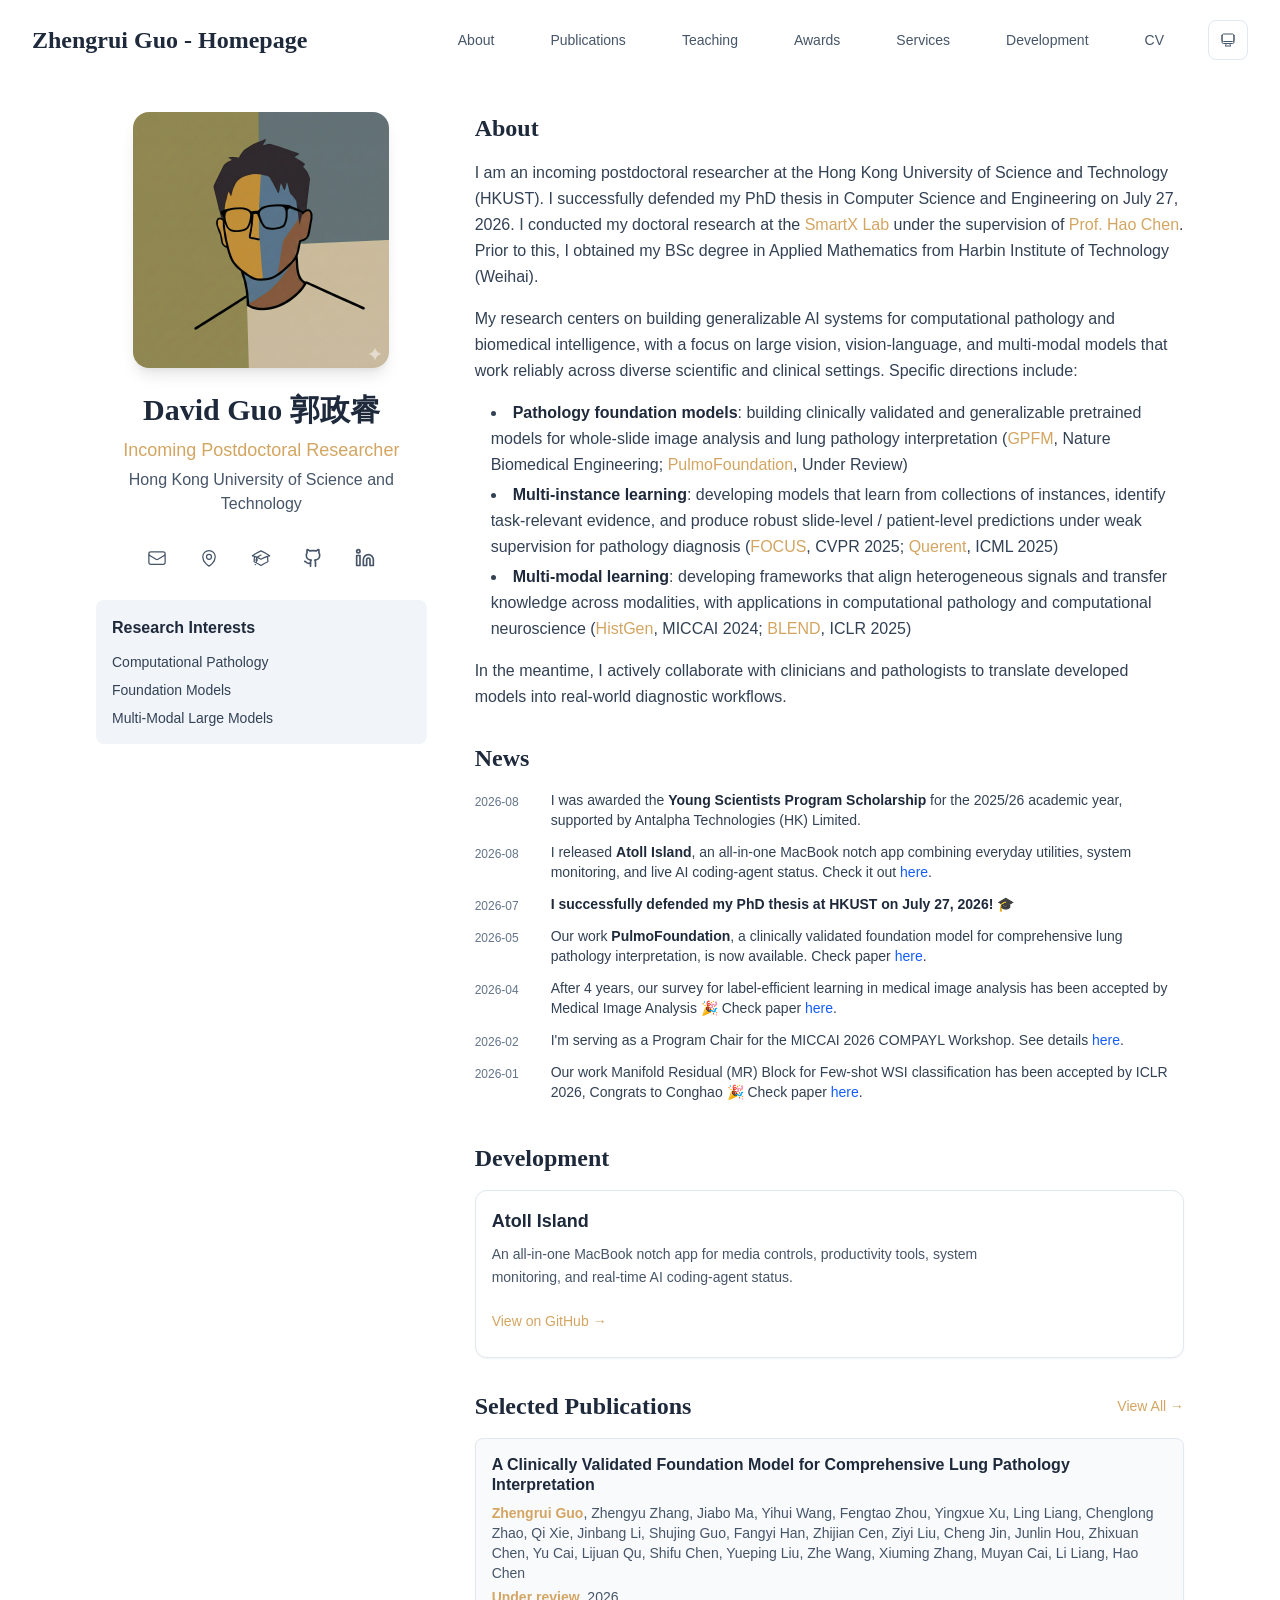
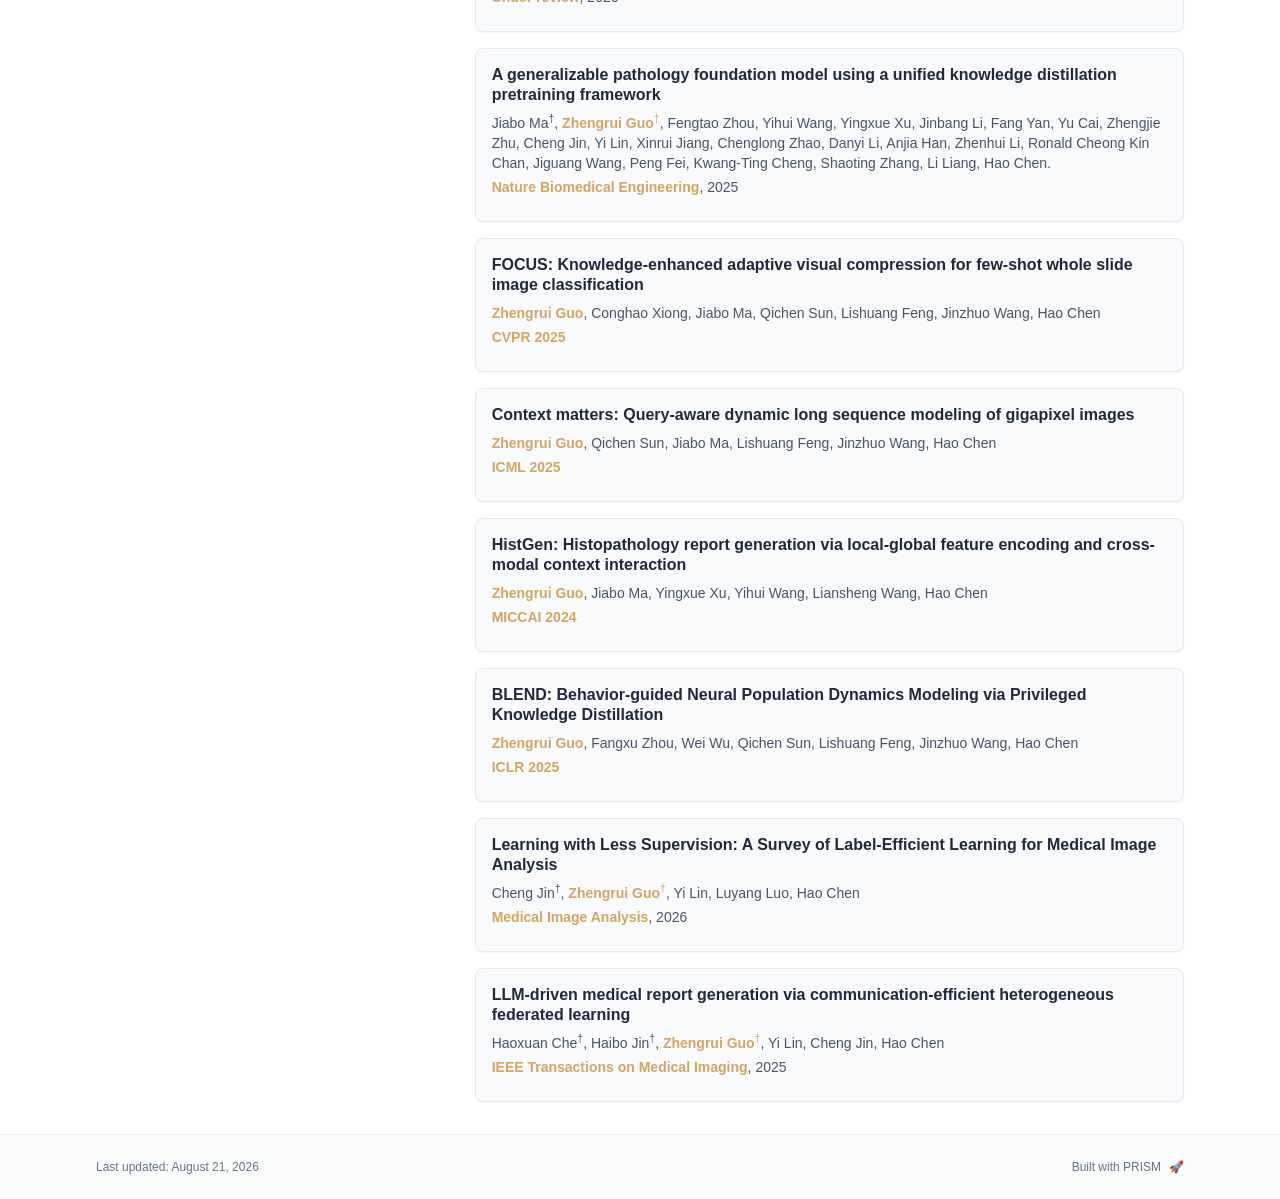
==== commit b592e573: "update status" ====
--- a/index.html
+++ b/index.html
@@ -1,4 +1,4 @@
-<!DOCTYPE html><html lang="en" class="scroll-smooth"><head><meta charSet="utf-8"/><meta name="viewport" content="width=device-width, initial-scale=1"/><link rel="preload" as="image" href="/abstract.png"/><link rel="stylesheet" href="/_next/static/css/321086709c2a5342.css" data-precedence="next"/><link rel="preload" as="script" fetchPriority="low" href="/_next/static/chunks/webpack-679b75d1c4c2027c.js"/><script src="/_next/static/chunks/4bd1b696-70b6d399998de86a.js" async=""></script><script src="/_next/static/chunks/684-50096e198fb40285.js" async=""></script><script src="/_next/static/chunks/main-app-f8611d0a6e8d1c95.js" async=""></script><script src="/_next/static/chunks/161-c92285856b08f5b4.js" async=""></script><script src="/_next/static/chunks/874-196dbf0660d69360.js" async=""></script><script src="/_next/static/chunks/560-83a075b4e219aa9a.js" async=""></script><script src="/_next/static/chunks/app/layout-3014eee106d70814.js" async=""></script><script src="/_next/static/chunks/12-4b59b9520356f054.js" async=""></script><script src="/_next/static/chunks/748-f57d8ba8a8fdbf4b.js" async=""></script><script src="/_next/static/chunks/app/page-a7c8a2c9333d267f.js" async=""></script><link rel="icon" href="/ai.png" type="image/svg+xml"/><link rel="dns-prefetch" href="https://google-fonts.jialeliu.com"/><link rel="preconnect" href="https://google-fonts.jialeliu.com" crossorigin=""/><link rel="preload" as="style" href="https://google-fonts.jialeliu.com/css2?family=Inter:wght@300;400;500;600;700&amp;family=Crimson+Text:ital,wght@0,400;0,600;1,400&amp;display=swap"/><link rel="stylesheet" id="gfonts-css" href="https://google-fonts.jialeliu.com/css2?family=Inter:wght@300;400;500;600;700&amp;family=Crimson+Text:ital,wght@0,400;0,600;1,400&amp;display=swap" media="print"/><script>
+<!DOCTYPE html><html lang="en" class="scroll-smooth"><head><meta charSet="utf-8"/><meta name="viewport" content="width=device-width, initial-scale=1"/><link rel="preload" as="image" href="/abstract.png"/><link rel="stylesheet" href="/_next/static/css/2bb9e146c749419e.css" data-precedence="next"/><link rel="preload" as="script" fetchPriority="low" href="/_next/static/chunks/webpack-679b75d1c4c2027c.js"/><script src="/_next/static/chunks/4bd1b696-70b6d399998de86a.js" async=""></script><script src="/_next/static/chunks/684-50096e198fb40285.js" async=""></script><script src="/_next/static/chunks/main-app-f8611d0a6e8d1c95.js" async=""></script><script src="/_next/static/chunks/161-c92285856b08f5b4.js" async=""></script><script src="/_next/static/chunks/874-196dbf0660d69360.js" async=""></script><script src="/_next/static/chunks/560-83a075b4e219aa9a.js" async=""></script><script src="/_next/static/chunks/app/layout-55d19937fcc09bbc.js" async=""></script><script src="/_next/static/chunks/12-4b59b9520356f054.js" async=""></script><script src="/_next/static/chunks/748-205d3060f252ca81.js" async=""></script><script src="/_next/static/chunks/app/page-c36d941375ae1e4a.js" async=""></script><link rel="icon" href="/ai.png" type="image/svg+xml"/><link rel="dns-prefetch" href="https://google-fonts.jialeliu.com"/><link rel="preconnect" href="https://google-fonts.jialeliu.com" crossorigin=""/><link rel="preload" as="style" href="https://google-fonts.jialeliu.com/css2?family=Inter:wght@300;400;500;600;700&amp;family=Crimson+Text:ital,wght@0,400;0,600;1,400&amp;display=swap"/><link rel="stylesheet" id="gfonts-css" href="https://google-fonts.jialeliu.com/css2?family=Inter:wght@300;400;500;600;700&amp;family=Crimson+Text:ital,wght@0,400;0,600;1,400&amp;display=swap" media="print"/><script>
               (function(){
                 var l = document.getElementById('gfonts-css');
                 if (!l) return;
@@ -21,5 +21,11 @@
                 root.classList.add('light');
                 root.setAttribute('data-theme', 'light');
               }
-            </script><title>Zhengrui Guo - Homepage</title><meta name="description" content="PhD student at Hong Kong University of Science and Technology."/><meta name="author" content="David Guo 郭政睿"/><meta name="keywords" content="David Guo 郭政睿,PhD,Research,Hong Kong University of Science and Technology"/><meta name="creator" content="David Guo 郭政睿"/><meta name="publisher" content="David Guo 郭政睿"/><meta property="og:title" content="Zhengrui Guo - Homepage"/><meta property="og:description" content="PhD student at Hong Kong University of Science and Technology."/><meta property="og:site_name" content="David Guo 郭政睿&#x27;s Academic Website"/><meta property="og:locale" content="en_US"/><meta property="og:type" content="website"/><meta name="twitter:card" content="summary"/><meta name="twitter:title" content="Zhengrui Guo - Homepage"/><meta name="twitter:description" content="PhD student at Hong Kong University of Science and Technology."/><link rel="icon" href="/ai.png"/><script>document.querySelectorAll('body link[rel="icon"], body link[rel="apple-touch-icon"]').forEach(el => document.head.appendChild(el))</script><script src="/_next/static/chunks/polyfills-42372ed130431b0a.js" noModule=""></script></head><body class="font-sans antialiased"><div style="visibility:hidden"><nav class="fixed top-0 left-0 right-0 z-50" data-headlessui-state=""><div class="transition-all duration-300 ease-out bg-transparent" style="transform:translateY(-100px)"><div class="max-w-7xl mx-auto px-4 sm:px-6 lg:px-8"><div class="flex justify-between items-center h-16 lg:h-20"><div class="flex-shrink-0" tabindex="0"><a class="text-xl lg:text-2xl font-serif font-semibold text-primary hover:text-accent transition-colors duration-200" href="/">Zhengrui Guo - Homepage</a></div><div class="hidden lg:block"><div class="ml-10 flex items-center space-x-8"><div class="flex items-baseline space-x-8"><a class="relative px-3 py-2 text-sm font-medium transition-all duration-200 rounded hover:bg-accent/10 hover:shadow-sm text-primary" href="/"><span class="relative z-10">About</span><div class="absolute inset-0 bg-accent/10 rounded-lg"></div></a><a class="relative px-3 py-2 text-sm font-medium transition-all duration-200 rounded hover:bg-accent/10 hover:shadow-sm text-neutral-600 hover:text-primary" href="/publications/"><span class="relative z-10">Publications</span></a><a class="relative px-3 py-2 text-sm font-medium transition-all duration-200 rounded hover:bg-accent/10 hover:shadow-sm text-neutral-600 hover:text-primary" href="/teaching/"><span class="relative z-10">Teaching</span></a><a class="relative px-3 py-2 text-sm font-medium transition-all duration-200 rounded hover:bg-accent/10 hover:shadow-sm text-neutral-600 hover:text-primary" href="/awards/"><span class="relative z-10">Awards</span></a><a class="relative px-3 py-2 text-sm font-medium transition-all duration-200 rounded hover:bg-accent/10 hover:shadow-sm text-neutral-600 hover:text-primary" href="/services/"><span class="relative z-10">Services</span></a><a class="relative px-3 py-2 text-sm font-medium transition-all duration-200 rounded hover:bg-accent/10 hover:shadow-sm text-neutral-600 hover:text-primary" href="/cv/"><span class="relative z-10">CV</span></a></div><div class="flex items-center justify-center w-10 h-10 rounded-lg border border-neutral-200 dark:border-[rgba(148,163,184,0.24)] bg-background dark:bg-neutral-800"><div class="w-4 h-4 rounded-full bg-neutral-300 animate-pulse"></div></div></div></div><div class="lg:hidden flex items-center space-x-2"><div class="flex items-center justify-center w-10 h-10 rounded-lg border border-neutral-200 dark:border-[rgba(148,163,184,0.24)] bg-background dark:bg-neutral-800"><div class="w-4 h-4 rounded-full bg-neutral-300 animate-pulse"></div></div><button class="inline-flex items-center justify-center p-2 rounded-md text-neutral-600 hover:text-primary hover:bg-neutral-100 dark:hover:bg-neutral-800 focus:outline-none focus:ring-2 focus:ring-inset focus:ring-accent transition-colors duration-200" id="headlessui-disclosure-button-«R5pdb»" type="button" aria-expanded="false" data-headlessui-state=""><span class="sr-only">Open main menu</span><div><svg xmlns="http://www.w3.org/2000/svg" fill="none" viewBox="0 0 24 24" stroke-width="1.5" stroke="currentColor" aria-hidden="true" data-slot="icon" class="block h-6 w-6"><path stroke-linecap="round" stroke-linejoin="round" d="M3.75 6.75h16.5M3.75 12h16.5m-16.5 5.25h16.5"></path></svg></div></button></div></div></div></div></nav><main class="min-h-screen pt-16 lg:pt-20"><div class="max-w-6xl mx-auto px-4 sm:px-6 lg:px-8 py-8 bg-background min-h-screen"><div class="grid grid-cols-1 lg:grid-cols-3 gap-12"><div class="lg:col-span-1"><div class="sticky top-8" style="opacity:0;transform:translateY(20px)"><div class="w-64 h-64 mx-auto mb-6 rounded-2xl overflow-hidden shadow-lg hover:shadow-xl transition-all duration-200 hover:scale-105"><img alt="David Guo 郭政睿" width="256" height="256" decoding="async" data-nimg="1" class="w-full h-full object-cover object-[32%_center]" style="color:transparent" src="/abstract.png"/></div><div class="text-center mb-6"><h1 class="text-3xl font-serif font-bold text-primary mb-2">David Guo 郭政睿</h1><p class="text-lg text-accent font-medium mb-1">PhD Student</p><p class="text-neutral-600 mb-2">Hong Kong University of Science and Technology</p></div><div class="flex flex-wrap justify-center gap-3 sm:gap-4 mb-6 relative px-2"><div class="relative"><button class="p-2 sm:p-2 transition-colors duration-200 text-neutral-600 dark:text-neutral-400 hover:text-accent" aria-label="Email"><svg xmlns="http://www.w3.org/2000/svg" fill="none" viewBox="0 0 24 24" stroke-width="1.5" stroke="currentColor" aria-hidden="true" data-slot="icon" class="h-5 w-5"><path stroke-linecap="round" stroke-linejoin="round" d="M21.75 6.75v10.5a2.25 2.25 0 0 1-2.25 2.25h-15a2.25 2.25 0 0 1-2.25-2.25V6.75m19.5 0A2.25 2.25 0 0 0 19.5 4.5h-15a2.25 2.25 0 0 0-2.25 2.25m19.5 0v.243a2.25 2.25 0 0 1-1.07 1.916l-7.5 4.615a2.25 2.25 0 0 1-2.36 0L3.32 8.91a2.25 2.25 0 0 1-1.07-1.916V6.75"></path></svg></button></div><div class="relative"><button class="p-2 sm:p-2 transition-colors duration-200 text-neutral-600 dark:text-neutral-400 hover:text-accent" aria-label="Location"><svg xmlns="http://www.w3.org/2000/svg" fill="none" viewBox="0 0 24 24" stroke-width="1.5" stroke="currentColor" aria-hidden="true" data-slot="icon" class="h-5 w-5"><path stroke-linecap="round" stroke-linejoin="round" d="M15 10.5a3 3 0 1 1-6 0 3 3 0 0 1 6 0Z"></path><path stroke-linecap="round" stroke-linejoin="round" d="M19.5 10.5c0 7.142-7.5 11.25-7.5 11.25S4.5 17.642 4.5 10.5a7.5 7.5 0 1 1 15 0Z"></path></svg></button></div><a href="https://scholar.google.com/citations?hl=en&amp;user=9Nl-HmMAAAAJ&amp;view_op=list_works&amp;inst=1381320739207392350" target="_blank" rel="noopener noreferrer" class="p-2 sm:p-2 text-neutral-600 dark:text-neutral-400 hover:text-accent transition-colors duration-200" aria-label="Google Scholar"><svg xmlns="http://www.w3.org/2000/svg" fill="none" viewBox="0 0 24 24" stroke-width="1.5" stroke="currentColor" aria-hidden="true" data-slot="icon" class="h-5 w-5"><path stroke-linecap="round" stroke-linejoin="round" d="M4.26 10.147a60.438 60.438 0 0 0-.491 6.347A48.62 48.62 0 0 1 12 20.904a48.62 48.62 0 0 1 8.232-4.41 60.46 60.46 0 0 0-.491-6.347m-15.482 0a50.636 50.636 0 0 0-2.658-.813A59.906 59.906 0 0 1 12 3.493a59.903 59.903 0 0 1 10.399 5.84c-.896.248-1.783.52-2.658.814m-15.482 0A50.717 50.717 0 0 1 12 13.489a50.702 50.702 0 0 1 7.74-3.342M6.75 15a.75.75 0 1 0 0-1.5.75.75 0 0 0 0 1.5Zm0 0v-3.675A55.378 55.378 0 0 1 12 8.443m-7.007 11.55A5.981 5.981 0 0 0 6.75 15.75v-1.5"></path></svg></a><a href="https://github.com/dddavid4real" target="_blank" rel="noopener noreferrer" class="p-2 sm:p-2 text-neutral-600 dark:text-neutral-400 hover:text-accent transition-colors duration-200" aria-label="GitHub"><svg xmlns="http://www.w3.org/2000/svg" width="24" height="24" viewBox="0 0 24 24" fill="none" stroke="currentColor" stroke-width="2" stroke-linecap="round" stroke-linejoin="round" class="lucide lucide-github h-5 w-5" aria-hidden="true"><path d="M15 22v-4a4.8 4.8 0 0 0-1-3.5c3 0 6-2 6-5.5.08-1.25-.27-2.48-1-3.5.28-1.15.28-2.35 0-3.5 0 0-1 0-3 1.5-2.64-.5-5.36-.5-8 0C6 2 5 2 5 2c-.3 1.15-.3 2.35 0 3.5A5.403 5.403 0 0 0 4 9c0 3.5 3 5.5 6 5.5-.39.49-.68 1.05-.85 1.65-.17.6-.22 1.23-.15 1.85v4"></path><path d="M9 18c-4.51 2-5-2-7-2"></path></svg></a><a href="https://www.linkedin.com/in/zhengrui-guo-680303258/" target="_blank" rel="noopener noreferrer" class="p-2 sm:p-2 text-neutral-600 dark:text-neutral-400 hover:text-accent transition-colors duration-200" aria-label="LinkedIn"><svg xmlns="http://www.w3.org/2000/svg" width="24" height="24" viewBox="0 0 24 24" fill="none" stroke="currentColor" stroke-width="2" stroke-linecap="round" stroke-linejoin="round" class="lucide lucide-linkedin h-5 w-5" aria-hidden="true"><path d="M16 8a6 6 0 0 1 6 6v7h-4v-7a2 2 0 0 0-2-2 2 2 0 0 0-2 2v7h-4v-7a6 6 0 0 1 6-6z"></path><rect width="4" height="12" x="2" y="9"></rect><circle cx="4" cy="4" r="2"></circle></svg></a></div><div class="bg-neutral-100 dark:bg-neutral-800 rounded-lg p-4 mb-6 hover:shadow-lg transition-all duration-200 hover:scale-[1.02]"><h3 class="font-semibold text-primary mb-3">Research Interests</h3><div class="space-y-2 text-sm text-neutral-700 dark:text-neutral-500"><div>Computational Pathology</div><div>Foundation Models</div><div>Vision-Language Large Models</div></div></div></div></div><div class="lg:col-span-2 space-y-8"><section id="about" class="scroll-mt-24 space-y-8"><section style="opacity:0;transform:translateY(20px)"><h2 class="text-2xl font-serif font-bold text-primary mb-4">About</h2><div class="text-neutral-700 dark:text-neutral-600 leading-relaxed"><p class="mb-4 last:mb-0">I am a PhD student at the <a href="https://hkustsmartlab.github.io/" node="[object Object]" target="_blank" rel="noopener noreferrer" class="text-accent font-medium transition-all duration-200 rounded hover:bg-accent/10 hover:shadow-sm">SMART Lab</a>, Department of Computer Science and Engineering, Hong Kong University of Science and Technology, advised by <a href="https://seng.hkust.edu.hk/about/people/faculty/hao-chen" node="[object Object]" target="_blank" rel="noopener noreferrer" class="text-accent font-medium transition-all duration-200 rounded hover:bg-accent/10 hover:shadow-sm">Prof. Hao Chen</a>. Prior to this, I obtained my BSc degree in Applied Mathematics from Harbin Institute of Technology (Weihai).</p>
-<p class="mb-4 last:mb-0">My current research focuses on developing powerful vision and vision-language foundation models for computational pathology. In the meantime, I&#x27;m actively collaborating with clinicians and pathologists to integrate our model into real-world diagnostic workflow.</p></div></section><section style="opacity:0;transform:translateY(20px)"><div class="flex items-center justify-between mb-4"><h2 class="text-2xl font-serif font-bold text-primary">Selected Publications</h2><a class="text-accent hover:text-accent-dark text-sm font-medium transition-all duration-200 rounded hover:bg-accent/10 hover:shadow-sm" href="/publications/">View All →</a></div><div class="space-y-4"><div class="bg-neutral-50 dark:bg-neutral-800 p-4 rounded-lg shadow-sm border border-neutral-200 dark:border-[rgba(148,163,184,0.24)] hover:shadow-lg transition-all duration-200 hover:scale-[1.02]" style="opacity:0;transform:translateY(20px)"><h3 class="font-semibold text-primary mb-2 leading-tight">A generalizable pathology foundation model using a unified knowledge distillation pretraining framework</h3><p class="text-sm text-neutral-600 dark:text-neutral-500 mb-1"><span><span class="">Jiabo Ma</span><sup class="ml-0 text-neutral-600 dark:text-neutral-500">†</sup>, </span><span><span class="font-semibold text-accent">Zhengrui Guo</span><sup class="ml-0 text-accent">†</sup>, </span><span><span class="">Fengtao Zhou</span>, </span><span><span class="">Yihui Wang</span>, </span><span><span class="">Yingxue Xu</span>, </span><span><span class="">Jinbang Li</span>, </span><span><span class="">Fang Yan</span>, </span><span><span class="">Yu Cai</span>, </span><span><span class="">Zhengjie Zhu</span>, </span><span><span class="">Cheng Jin</span>, </span><span><span class="">Yi Lin</span>, </span><span><span class="">Xinrui Jiang</span>, </span><span><span class="">Chenglong Zhao</span>, </span><span><span class="">Danyi Li</span>, </span><span><span class="">Anjia Han</span>, </span><span><span class="">Zhenhui Li</span>, </span><span><span class="">Ronald Cheong Kin Chan</span>, </span><span><span class="">Jiguang Wang</span>, </span><span><span class="">Peng Fei</span>, </span><span><span class="">Kwang-Ting Cheng</span>, </span><span><span class="">Shaoting Zhang</span>, </span><span><span class="">Li Liang</span>, </span><span><span class="">Hao Chen.</span></span></p><p class="text-sm text-neutral-600 dark:text-neutral-500 mb-2"><span class="font-semibold text-accent">Nature Biomedical Engineering</span></p></div><div class="bg-neutral-50 dark:bg-neutral-800 p-4 rounded-lg shadow-sm border border-neutral-200 dark:border-[rgba(148,163,184,0.24)] hover:shadow-lg transition-all duration-200 hover:scale-[1.02]" style="opacity:0;transform:translateY(20px)"><h3 class="font-semibold text-primary mb-2 leading-tight">FOCUS: Knowledge-enhanced adaptive visual compression for few-shot whole slide image classification</h3><p class="text-sm text-neutral-600 dark:text-neutral-500 mb-1"><span><span class="font-semibold text-accent">Zhengrui Guo</span>, </span><span><span class="">Conghao Xiong</span>, </span><span><span class="">Jiabo Ma</span>, </span><span><span class="">Qichen Sun</span>, </span><span><span class="">Lishuang Feng</span>, </span><span><span class="">Jinzhuo Wang</span>, </span><span><span class="">Hao Chen</span></span></p><p class="text-sm text-neutral-600 dark:text-neutral-500 mb-2"><span class="font-semibold text-accent">CVPR 2025</span></p></div><div class="bg-neutral-50 dark:bg-neutral-800 p-4 rounded-lg shadow-sm border border-neutral-200 dark:border-[rgba(148,163,184,0.24)] hover:shadow-lg transition-all duration-200 hover:scale-[1.02]" style="opacity:0;transform:translateY(20px)"><h3 class="font-semibold text-primary mb-2 leading-tight">LLM-driven medical report generation via communication-efficient heterogeneous federated learning</h3><p class="text-sm text-neutral-600 dark:text-neutral-500 mb-1"><span><span class="">Haoxuan Che</span><sup class="ml-0 text-neutral-600 dark:text-neutral-500">†</sup>, </span><span><span class="">Haibo Jin</span><sup class="ml-0 text-neutral-600 dark:text-neutral-500">†</sup>, </span><span><span class="font-semibold text-accent">Zhengrui Guo</span><sup class="ml-0 text-accent">†</sup>, </span><span><span class="">Yi Lin</span>, </span><span><span class="">Cheng Jin</span>, </span><span><span class="">Hao Chen</span></span></p><p class="text-sm text-neutral-600 dark:text-neutral-500 mb-2"><span class="font-semibold text-accent">IEEE Transactions on Medical Imaging</span></p></div><div class="bg-neutral-50 dark:bg-neutral-800 p-4 rounded-lg shadow-sm border border-neutral-200 dark:border-[rgba(148,163,184,0.24)] hover:shadow-lg transition-all duration-200 hover:scale-[1.02]" style="opacity:0;transform:translateY(20px)"><h3 class="font-semibold text-primary mb-2 leading-tight">BLEND: Behavior-guided Neural Population Dynamics Modeling via Privileged Knowledge Distillation</h3><p class="text-sm text-neutral-600 dark:text-neutral-500 mb-1"><span><span class="font-semibold text-accent">Zhengrui Guo</span>, </span><span><span class="">Fangxu Zhou</span>, </span><span><span class="">Wei Wu</span>, </span><span><span class="">Qichen Sun</span>, </span><span><span class="">Lishuang Feng</span>, </span><span><span class="">Jinzhuo Wang</span>, </span><span><span class="">Hao Chen</span></span></p><p class="text-sm text-neutral-600 dark:text-neutral-500 mb-2"><span class="font-semibold text-accent">ICLR 2025</span></p></div><div class="bg-neutral-50 dark:bg-neutral-800 p-4 rounded-lg shadow-sm border border-neutral-200 dark:border-[rgba(148,163,184,0.24)] hover:shadow-lg transition-all duration-200 hover:scale-[1.02]" style="opacity:0;transform:translateY(20px)"><h3 class="font-semibold text-primary mb-2 leading-tight">Context matters: Query-aware dynamic long sequence modeling of gigapixel images</h3><p class="text-sm text-neutral-600 dark:text-neutral-500 mb-1"><span><span class="font-semibold text-accent">Zhengrui Guo</span>, </span><span><span class="">Qichen Sun</span>, </span><span><span class="">Jiabo Ma</span>, </span><span><span class="">Lishuang Feng</span>, </span><span><span class="">Jinzhuo Wang</span>, </span><span><span class="">Hao Chen</span></span></p><p class="text-sm text-neutral-600 dark:text-neutral-500 mb-2"><span class="font-semibold text-accent">ICML 2025</span></p></div><div class="bg-neutral-50 dark:bg-neutral-800 p-4 rounded-lg shadow-sm border border-neutral-200 dark:border-[rgba(148,163,184,0.24)] hover:shadow-lg transition-all duration-200 hover:scale-[1.02]" style="opacity:0;transform:translateY(20px)"><h3 class="font-semibold text-primary mb-2 leading-tight">HistGen: Histopathology report generation via local-global feature encoding and cross-modal context interaction</h3><p class="text-sm text-neutral-600 dark:text-neutral-500 mb-1"><span><span class="font-semibold text-accent">Zhengrui Guo</span>, </span><span><span class="">Jiabo Ma</span>, </span><span><span class="">Yingxue Xu</span>, </span><span><span class="">Yihui Wang</span>, </span><span><span class="">Liansheng Wang</span>, </span><span><span class="">Hao Chen</span></span></p><p class="text-sm text-neutral-600 dark:text-neutral-500 mb-2"><span class="font-semibold text-accent">MICCAI 2024</span></p></div></div></section><section style="opacity:0;transform:translateY(20px)"><h2 class="text-2xl font-serif font-bold text-primary mb-4">News</h2><div class="space-y-3"><div class="flex items-start space-x-3"><span class="text-xs text-neutral-500 mt-1 w-16 flex-shrink-0">2025-09</span><p class="text-sm text-neutral-700">Our generalizable pathology foundation model GPFM has been published on Nature Biomedical Engineering 🎉</p></div><div class="flex items-start space-x-3"><span class="text-xs text-neutral-500 mt-1 w-16 flex-shrink-0">2025-07</span><p class="text-sm text-neutral-700">Our work FedMRG has been accepted by TMI 🎉</p></div><div class="flex items-start space-x-3"><span class="text-xs text-neutral-500 mt-1 w-16 flex-shrink-0">2025-05</span><p class="text-sm text-neutral-700">Our work Querent has been accepted by ICML 2025 🎉</p></div><div class="flex items-start space-x-3"><span class="text-xs text-neutral-500 mt-1 w-16 flex-shrink-0">2025-02</span><p class="text-sm text-neutral-700">Our work FOCUS has been accepted by CVPR 2025 🎉</p></div><div class="flex items-start space-x-3"><span class="text-xs text-neutral-500 mt-1 w-16 flex-shrink-0">2025-01</span><p class="text-sm text-neutral-700">Another paper (VICReg) has been accepted by ICLR 2025, Congrats to WU Wei 🎉</p></div><div class="flex items-start space-x-3"><span class="text-xs text-neutral-500 mt-1 w-16 flex-shrink-0">2025-01</span><p class="text-sm text-neutral-700">Our work BLEND has been accepted by ICLR 2025 🎉</p></div><div class="flex items-start space-x-3"><span class="text-xs text-neutral-500 mt-1 w-16 flex-shrink-0">2024-07</span><p class="text-sm text-neutral-700">I passed the PhD Qualification Exam of HKUST!</p></div><div class="flex items-start space-x-3"><span class="text-xs text-neutral-500 mt-1 w-16 flex-shrink-0">2024-06</span><p class="text-sm text-neutral-700">Our work HistGen has been accepted by MICCAI 2024 🎉</p></div></div></section></section></div></div></div><!--$--><!--/$--><!--$--><!--/$--></main><footer class="border-t border-neutral-200/50 bg-neutral-50/50 dark:bg-neutral-900/50 dark:border-neutral-700/50"><div class="max-w-6xl mx-auto px-4 sm:px-6 lg:px-8 py-6"><div class="flex flex-col sm:flex-row justify-between items-center gap-2"><p class="text-xs text-neutral-500">Last updated: <!-- -->November 29, 2025</p><p class="text-xs text-neutral-500 flex items-center"><a href="https://github.com/xyjoey/PRISM" target="_blank" rel="noopener noreferrer">Built with PRISM</a><span class="ml-2">🚀</span></p></div></div></footer></div><script src="/_next/static/chunks/webpack-679b75d1c4c2027c.js" async=""></script><script>(self.__next_f=self.__next_f||[]).push([0])</script><script>self.__next_f.push([1,"1:\"$Sreact.fragment\"\n2:I[3719,[\"161\",\"static/chunks/161-c92285856b08f5b4.js\",\"874\",\"static/chunks/874-196dbf0660d69360.js\",\"560\",\"static/chunks/560-83a075b4e219aa9a.js\",\"177\",\"static/chunks/app/layout-3014eee106d70814.js\"],\"ThemeProvider\"]\n3:I[768,[\"161\",\"static/chunks/161-c92285856b08f5b4.js\",\"874\",\"static/chunks/874-196dbf0660d69360.js\",\"560\",\"static/chunks/560-83a075b4e219aa9a.js\",\"177\",\"static/chunks/app/layout-3014eee106d70814.js\"],\"default\"]\n4:I[7555,[],\"\"]\n5:I[1295,[],\"\"]\n6:I[2548,[\"161\",\"static/chunks/161-c92285856b08f5b4.js\",\"874\",\"static/chunks/874-196dbf0660d69360.js\",\"560\",\"static/chunks/560-83a075b4e219aa9a.js\",\"177\",\"static/chunks/app/layout-3014eee106d70814.js\"],\"default\"]\n7:I[7437,[\"161\",\"static/chunks/161-c92285856b08f5b4.js\",\"12\",\"static/chunks/12-4b59b9520356f054.js\",\"874\",\"static/chunks/874-196dbf0660d69360.js\",\"748\",\"static/chunks/748-f57d8ba8a8fdbf4b.js\",\"974\",\"static/chunks/app/page-a7c8a2c9333d267f.js\"],\"default\"]\n8:I[9507,[\"161\",\"static/chunks/161-c92285856b08f5b4.js\",\"12\",\"static/chunks/12-4b59b9520356f054.js\",\"874\",\"static/chunks/874-196dbf0660d69360.js\",\"748\",\"static/chunks/748-f57d8ba8a8fdbf4b.js\",\"974\",\"static/chunks/app/page-a7c8a2c9333d267f.js\"],\"default\"]\n9:I[5218,[\"161\",\"static/chunks/161-c92285856b08f5b4.js\",\"12\",\"static/chunks/12-4b59b9520356f054.js\",\"874\",\"static/chunks/874-196dbf0660d69360.js\",\"748\",\"static/chunks/748-f57d8ba8a8fdbf4b.js\",\"974\",\"static/chunks/app/page-a7c8a2c9333d267f.js\"],\"default\"]\na:I[1990,[\"161\",\"static/chunks/161-c92285856b08f5b4.js\",\"12\",\"static/chunks/12-4b59b9520356f054.js\",\"874\",\"static/chunks/874-196dbf0660d69360.js\",\"748\",\"static/chunks/748-f57d8ba8a8fdbf4b.js\",\"974\",\"static/chunks/app/page-a7c8a2c9333d267f.js\"],\"default\"]\nb:I[9665,[],\"MetadataBoundary\"]\nd:I[9665,[],\"OutletBoundary\"]\n10:I[4911,[],\"AsyncMetadataOutlet\"]\n12:I[9665,[],\"ViewportBoundary\"]\n14:I[6614,[],\"\"]\n:HL[\"/_next/static/css/321086709c2a5342.css\",\"style\"]\n"])</script><script>self.__next_f.push([1,"0:{\"P\":null,\"b\":\"FFmk0JUx5TwbTU7wnPXXe\",\"p\":\"\",\"c\":[\"\",\"\"],\"i\":false,\"f\":[[[\"\",{\"children\":[\"__PAGE__\",{}]},\"$undefined\",\"$undefined\",true],[\"\",[\"$\",\"$1\",\"c\",{\"children\":[[[\"$\",\"link\",\"0\",{\"rel\":\"stylesheet\",\"href\":\"/_next/static/css/321086709c2a5342.css\",\"precedence\":\"next\",\"crossOrigin\":\"$undefined\",\"nonce\":\"$undefined\"}]],[\"$\",\"html\",null,{\"lang\":\"en\",\"className\":\"scroll-smooth\",\"suppressHydrationWarning\":true,\"children\":[[\"$\",\"head\",null,{\"children\":[[\"$\",\"link\",null,{\"rel\":\"icon\",\"href\":\"/ai.png\",\"type\":\"image/svg+xml\"}],[\"$\",\"link\",null,{\"rel\":\"dns-prefetch\",\"href\":\"https://google-fonts.jialeliu.com\"}],[\"$\",\"link\",null,{\"rel\":\"preconnect\",\"href\":\"https://google-fonts.jialeliu.com\",\"crossOrigin\":\"\"}],[\"$\",\"link\",null,{\"rel\":\"preload\",\"as\":\"style\",\"href\":\"https://google-fonts.jialeliu.com/css2?family=Inter:wght@300;400;500;600;700\u0026family=Crimson+Text:ital,wght@0,400;0,600;1,400\u0026display=swap\"}],[\"$\",\"link\",null,{\"rel\":\"stylesheet\",\"id\":\"gfonts-css\",\"href\":\"https://google-fonts.jialeliu.com/css2?family=Inter:wght@300;400;500;600;700\u0026family=Crimson+Text:ital,wght@0,400;0,600;1,400\u0026display=swap\",\"media\":\"print\"}],[\"$\",\"script\",null,{\"dangerouslySetInnerHTML\":{\"__html\":\"\\n              (function(){\\n                var l = document.getElementById('gfonts-css');\\n                if (!l) return;\\n                if (l.media !== 'all') {\\n                  l.addEventListener('load', function(){ try { l.media = 'all'; } catch(e){} });\\n                }\\n              })();\\n            \"}}],[\"$\",\"noscript\",null,{\"children\":[\"$\",\"link\",null,{\"rel\":\"stylesheet\",\"href\":\"https://google-fonts.jialeliu.com/css2?family=Inter:wght@300;400;500;600;700\u0026family=Crimson+Text:ital,wght@0,400;0,600;1,400\u0026display=swap\"}]}],[\"$\",\"script\",null,{\"dangerouslySetInnerHTML\":{\"__html\":\"\\n              try {\\n                const theme = localStorage.getItem('theme-storage');\\n                const parsed = theme ? JSON.parse(theme) : null;\\n                const setting = parsed?.state?.theme || 'system';\\n                const prefersDark = typeof window !== 'undefined' \u0026\u0026 window.matchMedia \u0026\u0026 window.matchMedia('(prefers-color-scheme: dark)').matches;\\n                const effective = setting === 'dark' ? 'dark' : (setting === 'light' ? 'light' : (prefersDark ? 'dark' : 'light'));\\n                var root = document.documentElement;\\n                root.classList.add(effective);\\n                root.setAttribute('data-theme', effective);\\n              } catch (e) {\\n                var root = document.documentElement;\\n                root.classList.add('light');\\n                root.setAttribute('data-theme', 'light');\\n              }\\n            \"}}]]}],[\"$\",\"body\",null,{\"className\":\"font-sans antialiased\",\"children\":[\"$\",\"$L2\",null,{\"children\":[[\"$\",\"$L3\",null,{\"items\":[{\"title\":\"About\",\"type\":\"page\",\"target\":\"about\",\"href\":\"/\"},{\"title\":\"Publications\",\"type\":\"page\",\"target\":\"publications\",\"href\":\"/publications\"},{\"title\":\"Teaching\",\"type\":\"page\",\"target\":\"teaching\",\"href\":\"/teaching\"},{\"title\":\"Awards\",\"type\":\"page\",\"target\":\"awards\",\"href\":\"/awards\"},{\"title\":\"Services\",\"type\":\"page\",\"target\":\"services\",\"href\":\"/services\"},{\"title\":\"CV\",\"type\":\"page\",\"target\":\"cv\",\"href\":\"/cv\"}],\"siteTitle\":\"Zhengrui Guo - Homepage\",\"enableOnePageMode\":false}],[\"$\",\"main\",null,{\"className\":\"min-h-screen pt-16 lg:pt-20\",\"children\":[\"$\",\"$L4\",null,{\"parallelRouterKey\":\"children\",\"error\":\"$undefined\",\"errorStyles\":\"$undefined\",\"errorScripts\":\"$undefined\",\"template\":[\"$\",\"$L5\",null,{}],\"templateStyles\":\"$undefined\",\"templateScripts\":\"$undefined\",\"notFound\":[[[\"$\",\"title\",null,{\"children\":\"404: This page could not be found.\"}],[\"$\",\"div\",null,{\"style\":{\"fontFamily\":\"system-ui,\\\"Segoe UI\\\",Roboto,Helvetica,Arial,sans-serif,\\\"Apple Color Emoji\\\",\\\"Segoe UI Emoji\\\"\",\"height\":\"100vh\",\"textAlign\":\"center\",\"display\":\"flex\",\"flexDirection\":\"column\",\"alignItems\":\"center\",\"justifyContent\":\"center\"},\"children\":[\"$\",\"div\",null,{\"children\":[[\"$\",\"style\",null,{\"dangerouslySetInnerHTML\":{\"__html\":\"body{color:#000;background:#fff;margin:0}.next-error-h1{border-right:1px solid rgba(0,0,0,.3)}@media (prefers-color-scheme:dark){body{color:#fff;background:#000}.next-error-h1{border-right:1px solid rgba(255,255,255,.3)}}\"}}],[\"$\",\"h1\",null,{\"className\":\"next-error-h1\",\"style\":{\"display\":\"inline-block\",\"margin\":\"0 20px 0 0\",\"padding\":\"0 23px 0 0\",\"fontSize\":24,\"fontWeight\":500,\"verticalAlign\":\"top\",\"lineHeight\":\"49px\"},\"children\":404}],[\"$\",\"div\",null,{\"style\":{\"display\":\"inline-block\"},\"children\":[\"$\",\"h2\",null,{\"style\":{\"fontSize\":14,\"fontWeight\":400,\"lineHeight\":\"49px\",\"margin\":0},\"children\":\"This page could not be found.\"}]}]]}]}]],[]],\"forbidden\":\"$undefined\",\"unauthorized\":\"$undefined\"}]}],[\"$\",\"$L6\",null,{\"lastUpdated\":\"November 29, 2025\"}]]}]}]]}]]}],{\"children\":[\"__PAGE__\",[\"$\",\"$1\",\"c\",{\"children\":[[\"$\",\"div\",null,{\"className\":\"max-w-6xl mx-auto px-4 sm:px-6 lg:px-8 py-8 bg-background min-h-screen\",\"children\":[\"$\",\"div\",null,{\"className\":\"grid grid-cols-1 lg:grid-cols-3 gap-12\",\"children\":[[\"$\",\"div\",null,{\"className\":\"lg:col-span-1\",\"children\":[\"$\",\"$L7\",null,{\"author\":{\"name\":\"David Guo 郭政睿\",\"title\":\"PhD Student\",\"institution\":\"Hong Kong University of Science and Technology\",\"avatar\":\"/abstract.png\"},\"social\":{\"email\":\"zguobc@connect.ust.hk\",\"location\":\"Clear Water Bay, Hong Kong SAR\",\"location_details\":[\"HKUST, Clear Water Bay\",\"Sai Kung, New Territories, Hong Kong SAR\"],\"google_scholar\":\"https://scholar.google.com/citations?hl=en\u0026user=9Nl-HmMAAAAJ\u0026view_op=list_works\u0026inst=1381320739207392350\",\"github\":\"https://github.com/dddavid4real\",\"linkedin\":\"https://www.linkedin.com/in/zhengrui-guo-680303258/\"},\"features\":{\"enable_likes\":false,\"enable_one_page_mode\":false},\"researchInterests\":[\"Computational Pathology\",\"Foundation Models\",\"Vision-Language Large Models\"]}]}],[\"$\",\"div\",null,{\"className\":\"lg:col-span-2 space-y-8\",\"children\":[[\"$\",\"section\",\"about\",{\"id\":\"about\",\"className\":\"scroll-mt-24 space-y-8\",\"children\":[[[\"$\",\"$L8\",\"about\",{\"content\":\"I am a PhD student at the [SMART Lab](https://hkustsmartlab.github.io/), Department of Computer Science and Engineering, Hong Kong University of Science and Technology, advised by [Prof. Hao Chen](https://seng.hkust.edu.hk/about/people/faculty/hao-chen). Prior to this, I obtained my BSc degree in Applied Mathematics from Harbin Institute of Technology (Weihai).\\n\\nMy current research focuses on developing powerful vision and vision-language foundation models for computational pathology. In the meantime, I'm actively collaborating with clinicians and pathologists to integrate our model into real-world diagnostic workflow.\",\"title\":\"About\"}],[\"$\",\"$L9\",\"featured_publications\",{\"publications\":[{\"id\":\"ma2025generalizable\",\"title\":\"A generalizable pathology foundation model using a unified knowledge distillation pretraining framework\",\"authors\":[{\"name\":\"Jiabo Ma\",\"isHighlighted\":false,\"isCorresponding\":true,\"isCoAuthor\":false},{\"name\":\"Zhengrui Guo\",\"isHighlighted\":true,\"isCorresponding\":true,\"isCoAuthor\":false},{\"name\":\"Fengtao Zhou\",\"isHighlighted\":false,\"isCorresponding\":false,\"isCoAuthor\":false},{\"name\":\"Yihui Wang\",\"isHighlighted\":false,\"isCorresponding\":false,\"isCoAuthor\":false},{\"name\":\"Yingxue Xu\",\"isHighlighted\":false,\"isCorresponding\":false,\"isCoAuthor\":false},{\"name\":\"Jinbang Li\",\"isHighlighted\":false,\"isCorresponding\":false,\"isCoAuthor\":false},{\"name\":\"Fang Yan\",\"isHighlighted\":false,\"isCorresponding\":false,\"isCoAuthor\":false},{\"name\":\"Yu Cai\",\"isHighlighted\":false,\"isCorresponding\":false,\"isCoAuthor\":false},{\"name\":\"Zhengjie Zhu\",\"isHighlighted\":false,\"isCorresponding\":false,\"isCoAuthor\":false},{\"name\":\"Cheng Jin\",\"isHighlighted\":false,\"isCorresponding\":false,\"isCoAuthor\":false},{\"name\":\"Yi Lin\",\"isHighlighted\":false,\"isCorresponding\":false,\"isCoAuthor\":false},{\"name\":\"Xinrui Jiang\",\"isHighlighted\":false,\"isCorresponding\":false,\"isCoAuthor\":false},{\"name\":\"Chenglong Zhao\",\"isHighlighted\":false,\"isCorresponding\":false,\"isCoAuthor\":false},{\"name\":\"Danyi Li\",\"isHighlighted\":false,\"isCorresponding\":false,\"isCoAuthor\":false},{\"name\":\"Anjia Han\",\"isHighlighted\":false,\"isCorresponding\":false,\"isCoAuthor\":false},{\"name\":\"Zhenhui Li\",\"isHighlighted\":false,\"isCorresponding\":false,\"isCoAuthor\":false},{\"name\":\"Ronald Cheong Kin Chan\",\"isHighlighted\":false,\"isCorresponding\":false,\"isCoAuthor\":false},{\"name\":\"Jiguang Wang\",\"isHighlighted\":false,\"isCorresponding\":false,\"isCoAuthor\":false},{\"name\":\"Peng Fei\",\"isHighlighted\":false,\"isCorresponding\":false,\"isCoAuthor\":false},{\"name\":\"Kwang-Ting Cheng\",\"isHighlighted\":false,\"isCorresponding\":false,\"isCoAuthor\":false},{\"name\":\"Shaoting Zhang\",\"isHighlighted\":false,\"isCorresponding\":false,\"isCoAuthor\":true},{\"name\":\"Li Liang\",\"isHighlighted\":false,\"isCorresponding\":false,\"isCoAuthor\":true},{\"name\":\"Hao Chen.\",\"isHighlighted\":false,\"isCorresponding\":false,\"isCoAuthor\":true}],\"year\":2025,\"type\":\"journal\",\"status\":\"published\",\"tags\":[\"\"],\"keywords\":\"$0:f:0:1:2:children:1:props:children:0:props:children:props:children:1:props:children:0:props:children:0:1:props:publications:0:tags\",\"researchArea\":\"machine-learning\",\"journal\":\"Nature Biomedical Engineering\",\"conference\":\"\",\"pages\":\"1--20\",\"abstract\":\"\",\"description\":\"\",\"selected\":true,\"bibtex\":\"@article{ma2025generalizable,\\n  title = {A generalizable pathology foundation model using a unified knowledge distillation pretraining framework},\\n  author = {Jiabo Ma and Zhengrui Guo and Fengtao Zhou and Yihui Wang and Yingxue Xu and Jinbang Li and Fang Yan and Yu Cai and Zhengjie Zhu and Cheng Jin and Yi Lin and Xinrui Jiang and Chenglong Zhao and Danyi Li and Anjia Han and Zhenhui Li and Ronald Cheong Kin Chan and Jiguang Wang and Peng Fei and Kwang-Ting Cheng and Shaoting Zhang and Li Liang and Hao Chen.},\\n  journal = {Nature Biomedical Engineering},\\n  pages = {1--20},\\n  year = {2025},\\n  publisher = {Nature Publishing Group UK London},\\n  abstract = {}\\n}\"},{\"id\":\"guo2025focus\",\"title\":\"FOCUS: Knowledge-enhanced adaptive visual compression for few-shot whole slide image classification\",\"authors\":[{\"name\":\"Zhengrui Guo\",\"isHighlighted\":true,\"isCorresponding\":false,\"isCoAuthor\":false},{\"name\":\"Conghao Xiong\",\"isHighlighted\":false,\"isCorresponding\":false,\"isCoAuthor\":false},{\"name\":\"Jiabo Ma\",\"isHighlighted\":false,\"isCorresponding\":false,\"isCoAuthor\":false},{\"name\":\"Qichen Sun\",\"isHighlighted\":false,\"isCorresponding\":false,\"isCoAuthor\":false},{\"name\":\"Lishuang Feng\",\"isHighlighted\":false,\"isCorresponding\":false,\"isCoAuthor\":false},{\"name\":\"Jinzhuo Wang\",\"isHighlighted\":false,\"isCorresponding\":false,\"isCoAuthor\":false},{\"name\":\"Hao Chen\",\"isHighlighted\":false,\"isCorresponding\":false,\"isCoAuthor\":false}],\"year\":2025,\"type\":\"conference\",\"status\":\"published\",\"tags\":[],\"keywords\":\"$0:f:0:1:2:children:1:props:children:0:props:children:props:children:1:props:children:0:props:children:0:1:props:publications:1:tags\",\"researchArea\":\"machine-learning\",\"journal\":\"\",\"conference\":\"CVPR 2025\",\"pages\":\"15590--15600\",\"abstract\":\"\",\"description\":\"\",\"selected\":true,\"bibtex\":\"@inproceedings{guo2025focus,\\n  title = {FOCUS: Knowledge-enhanced adaptive visual compression for few-shot whole slide image classification},\\n  author = {Guo, Zhengrui and Xiong, Conghao and Ma, Jiabo and Sun, Qichen and Feng, Lishuang and Wang, Jinzhuo and Chen, Hao},\\n  booktitle = {CVPR 2025},\\n  pages = {15590--15600},\\n  year = {2025}\\n}\"},{\"id\":\"che2025llm\",\"title\":\"LLM-driven medical report generation via communication-efficient heterogeneous federated learning\",\"authors\":[{\"name\":\"Haoxuan Che\",\"isHighlighted\":false,\"isCorresponding\":true,\"isCoAuthor\":false},{\"name\":\"Haibo Jin\",\"isHighlighted\":false,\"isCorresponding\":true,\"isCoAuthor\":false},{\"name\":\"Zhengrui Guo\",\"isHighlighted\":true,\"isCorresponding\":true,\"isCoAuthor\":false},{\"name\":\"Yi Lin\",\"isHighlighted\":false,\"isCorresponding\":false,\"isCoAuthor\":false},{\"name\":\"Cheng Jin\",\"isHighlighted\":false,\"isCorresponding\":false,\"isCoAuthor\":false},{\"name\":\"Hao Chen\",\"isHighlighted\":false,\"isCorresponding\":false,\"isCoAuthor\":true}],\"year\":2025,\"type\":\"journal\",\"status\":\"published\",\"tags\":[],\"keywords\":\"$0:f:0:1:2:children:1:props:children:0:props:children:props:children:1:props:children:0:props:children:0:1:props:publications:2:tags\",\"researchArea\":\"ai-healthcare\",\"journal\":\"IEEE Transactions on Medical Imaging\",\"conference\":\"\",\"abstract\":\"\",\"description\":\"\",\"selected\":true,\"bibtex\":\"@article{che2025llm,\\n  title = {LLM-driven medical report generation via communication-efficient heterogeneous federated learning},\\n  author = {Che, Haoxuan and Jin, Haibo and Guo, Zhengrui and Lin, Yi and Jin, Cheng and Chen, Hao},\\n  journal = {IEEE Transactions on Medical Imaging},\\n  year = {2025},\\n  publisher = {IEEE}\\n}\"},{\"id\":\"guo2024blend\",\"title\":\"BLEND: Behavior-guided Neural Population Dynamics Modeling via Privileged Knowledge Distillation\",\"authors\":[{\"name\":\"Zhengrui Guo\",\"isHighlighted\":true,\"isCorresponding\":false,\"isCoAuthor\":false},{\"name\":\"Fangxu Zhou\",\"isHighlighted\":false,\"isCorresponding\":false,\"isCoAuthor\":false},{\"name\":\"Wei Wu\",\"isHighlighted\":false,\"isCorresponding\":false,\"isCoAuthor\":false},{\"name\":\"Qichen Sun\",\"isHighlighted\":false,\"isCorresponding\":false,\"isCoAuthor\":false},{\"name\":\"Lishuang Feng\",\"isHighlighted\":false,\"isCorresponding\":false,\"isCoAuthor\":false},{\"name\":\"Jinzhuo Wang\",\"isHighlighted\":false,\"isCorresponding\":false,\"isCoAuthor\":false},{\"name\":\"Hao Chen\",\"isHighlighted\":false,\"isCorresponding\":false,\"isCoAuthor\":false}],\"year\":2025,\"type\":\"journal\",\"status\":\"published\",\"tags\":[],\"keywords\":\"$0:f:0:1:2:children:1:props:children:0:props:children:props:children:1:props:children:0:props:children:0:1:props:publications:3:tags\",\"researchArea\":\"neural-networks\",\"journal\":\"ICLR 2025\",\"conference\":\"\",\"abstract\":\"\",\"description\":\"\",\"selected\":true,\"bibtex\":\"@article{guo2024blend,\\n  title = {BLEND: Behavior-guided Neural Population Dynamics Modeling via Privileged Knowledge Distillation},\\n  author = {Guo, Zhengrui and Zhou, Fangxu and Wu, Wei and Sun, Qichen and Feng, Lishuang and Wang, Jinzhuo and Chen, Hao},\\n  journal = {ICLR 2025},\\n  year = {2025}\\n}\"},{\"id\":\"guo2025context\",\"title\":\"Context matters: Query-aware dynamic long sequence modeling of gigapixel images\",\"authors\":[{\"name\":\"Zhengrui Guo\",\"isHighlighted\":true,\"isCorresponding\":false,\"isCoAuthor\":false},{\"name\":\"Qichen Sun\",\"isHighlighted\":false,\"isCorresponding\":false,\"isCoAuthor\":false},{\"name\":\"Jiabo Ma\",\"isHighlighted\":false,\"isCorresponding\":false,\"isCoAuthor\":false},{\"name\":\"Lishuang Feng\",\"isHighlighted\":false,\"isCorresponding\":false,\"isCoAuthor\":false},{\"name\":\"Jinzhuo Wang\",\"isHighlighted\":false,\"isCorresponding\":false,\"isCoAuthor\":false},{\"name\":\"Hao Chen\",\"isHighlighted\":false,\"isCorresponding\":false,\"isCoAuthor\":false}],\"year\":2025,\"type\":\"journal\",\"status\":\"published\",\"tags\":[],\"keywords\":\"$0:f:0:1:2:children:1:props:children:0:props:children:props:children:1:props:children:0:props:children:0:1:props:publications:4:tags\",\"researchArea\":\"machine-learning\",\"journal\":\"ICML 2025\",\"conference\":\"\",\"abstract\":\"\",\"description\":\"\",\"selected\":true,\"bibtex\":\"@article{guo2025context,\\n  title = {Context matters: Query-aware dynamic long sequence modeling of gigapixel images},\\n  author = {Guo, Zhengrui and Sun, Qichen and Ma, Jiabo and Feng, Lishuang and Wang, Jinzhuo and Chen, Hao},\\n  journal = {ICML 2025},\\n  year = {2025}\\n}\"},{\"id\":\"guo2024histgen\",\"title\":\"HistGen: Histopathology report generation via local-global feature encoding and cross-modal context interaction\",\"authors\":[{\"name\":\"Zhengrui Guo\",\"isHighlighted\":true,\"isCorresponding\":false,\"isCoAuthor\":false},{\"name\":\"Jiabo Ma\",\"isHighlighted\":false,\"isCorresponding\":false,\"isCoAuthor\":false},{\"name\":\"Yingxue Xu\",\"isHighlighted\":false,\"isCorresponding\":false,\"isCoAuthor\":false},{\"name\":\"Yihui Wang\",\"isHighlighted\":false,\"isCorresponding\":false,\"isCoAuthor\":false},{\"name\":\"Liansheng Wang\",\"isHighlighted\":false,\"isCorresponding\":false,\"isCoAuthor\":false},{\"name\":\"Hao Chen\",\"isHighlighted\":false,\"isCorresponding\":false,\"isCoAuthor\":false}],\"year\":2024,\"type\":\"conference\",\"status\":\"published\",\"tags\":[],\"keywords\":\"$0:f:0:1:2:children:1:props:children:0:props:children:props:children:1:props:children:0:props:children:0:1:props:publications:5:tags\",\"researchArea\":\"machine-learning\",\"journal\":\"\",\"conference\":\"MICCAI 2024\",\"pages\":\"189--199\",\"abstract\":\"\",\"description\":\"\",\"selected\":true,\"bibtex\":\"@inproceedings{guo2024histgen,\\n  title = {HistGen: Histopathology report generation via local-global feature encoding and cross-modal context interaction},\\n  author = {Guo, Zhengrui and Ma, Jiabo and Xu, Yingxue and Wang, Yihui and Wang, Liansheng and Chen, Hao},\\n  booktitle = {MICCAI 2024},\\n  pages = {189--199},\\n  year = {2024},\\n  organization = {Springer}\\n}\"}],\"title\":\"Selected Publications\"}],[\"$\",\"$La\",\"news\",{\"items\":[{\"date\":\"2025-09\",\"content\":\"Our generalizable pathology foundation model GPFM has been published on Nature Biomedical Engineering 🎉\"},{\"date\":\"2025-07\",\"content\":\"Our work FedMRG has been accepted by TMI 🎉\"},{\"date\":\"2025-05\",\"content\":\"Our work Querent has been accepted by ICML 2025 🎉\"},{\"date\":\"2025-02\",\"content\":\"Our work FOCUS has been accepted by CVPR 2025 🎉\"},{\"date\":\"2025-01\",\"content\":\"Another paper (VICReg) has been accepted by ICLR 2025, Congrats to WU Wei 🎉\"},{\"date\":\"2025-01\",\"content\":\"Our work BLEND has been accepted by ICLR 2025 🎉\"},{\"date\":\"2024-07\",\"content\":\"I passed the PhD Qualification Exam of HKUST!\"},{\"date\":\"2024-06\",\"content\":\"Our work HistGen has been accepted by MICCAI 2024 🎉\"}],\"title\":\"News\"}]],false,false,false]}]]}]]}]}],[\"$\",\"$Lb\",null,{\"children\":\"$Lc\"}],null,[\"$\",\"$Ld\",null,{\"children\":[\"$Le\",\"$Lf\",[\"$\",\"$L10\",null,{\"promise\":\"$@11\"}]]}]]}],{},null,false]},null,false],[\"$\",\"$1\",\"h\",{\"children\":[null,[\"$\",\"$1\",\"X-v9NtlD-7ZHZUjbTpz6J\",{\"children\":[[\"$\",\"$L12\",null,{\"children\":\"$L13\"}],null]}],null]}],false]],\"m\":\"$undefined\",\"G\":[\"$14\",\"$undefined\"],\"s\":false,\"S\":true}\n"])</script><script>self.__next_f.push([1,"15:\"$Sreact.suspense\"\n16:I[4911,[],\"AsyncMetadata\"]\nc:[\"$\",\"$15\",null,{\"fallback\":null,\"children\":[\"$\",\"$L16\",null,{\"promise\":\"$@17\"}]}]\n"])</script><script>self.__next_f.push([1,"f:null\n"])</script><script>self.__next_f.push([1,"13:[[\"$\",\"meta\",\"0\",{\"charSet\":\"utf-8\"}],[\"$\",\"meta\",\"1\",{\"name\":\"viewport\",\"content\":\"width=device-width, initial-scale=1\"}]]\ne:null\n"])</script><script>self.__next_f.push([1,"17:{\"metadata\":[[\"$\",\"title\",\"0\",{\"children\":\"Zhengrui Guo - Homepage\"}],[\"$\",\"meta\",\"1\",{\"name\":\"description\",\"content\":\"PhD student at Hong Kong University of Science and Technology.\"}],[\"$\",\"meta\",\"2\",{\"name\":\"author\",\"content\":\"David Guo 郭政睿\"}],[\"$\",\"meta\",\"3\",{\"name\":\"keywords\",\"content\":\"David Guo 郭政睿,PhD,Research,Hong Kong University of Science and Technology\"}],[\"$\",\"meta\",\"4\",{\"name\":\"creator\",\"content\":\"David Guo 郭政睿\"}],[\"$\",\"meta\",\"5\",{\"name\":\"publisher\",\"content\":\"David Guo 郭政睿\"}],[\"$\",\"meta\",\"6\",{\"property\":\"og:title\",\"content\":\"Zhengrui Guo - Homepage\"}],[\"$\",\"meta\",\"7\",{\"property\":\"og:description\",\"content\":\"PhD student at Hong Kong University of Science and Technology.\"}],[\"$\",\"meta\",\"8\",{\"property\":\"og:site_name\",\"content\":\"David Guo 郭政睿's Academic Website\"}],[\"$\",\"meta\",\"9\",{\"property\":\"og:locale\",\"content\":\"en_US\"}],[\"$\",\"meta\",\"10\",{\"property\":\"og:type\",\"content\":\"website\"}],[\"$\",\"meta\",\"11\",{\"name\":\"twitter:card\",\"content\":\"summary\"}],[\"$\",\"meta\",\"12\",{\"name\":\"twitter:title\",\"content\":\"Zhengrui Guo - Homepage\"}],[\"$\",\"meta\",\"13\",{\"name\":\"twitter:description\",\"content\":\"PhD student at Hong Kong University of Science and Technology.\"}],[\"$\",\"link\",\"14\",{\"rel\":\"icon\",\"href\":\"/ai.png\"}]],\"error\":null,\"digest\":\"$undefined\"}\n11:{\"metadata\":\"$17:metadata\",\"error\":null,\"digest\":\"$undefined\"}\n"])</script></body></html>+            </script><title>Zhengrui Guo - Homepage</title><meta name="description" content="Incoming postdoctoral researcher at Hong Kong University of Science and Technology."/><meta name="author" content="David Guo 郭政睿"/><meta name="keywords" content="David Guo 郭政睿,PhD,Research,Hong Kong University of Science and Technology"/><meta name="creator" content="David Guo 郭政睿"/><meta name="publisher" content="David Guo 郭政睿"/><meta property="og:title" content="Zhengrui Guo - Homepage"/><meta property="og:description" content="Incoming postdoctoral researcher at Hong Kong University of Science and Technology."/><meta property="og:site_name" content="David Guo 郭政睿&#x27;s Academic Website"/><meta property="og:locale" content="en_US"/><meta property="og:type" content="website"/><meta name="twitter:card" content="summary"/><meta name="twitter:title" content="Zhengrui Guo - Homepage"/><meta name="twitter:description" content="Incoming postdoctoral researcher at Hong Kong University of Science and Technology."/><link rel="icon" href="/ai.png"/><script>document.querySelectorAll('body link[rel="icon"], body link[rel="apple-touch-icon"]').forEach(el => document.head.appendChild(el))</script><script src="/_next/static/chunks/polyfills-42372ed130431b0a.js" noModule=""></script></head><body class="font-sans antialiased"><div style="visibility:hidden"><nav class="fixed top-0 left-0 right-0 z-50" data-headlessui-state=""><div class="transition-all duration-300 ease-out bg-transparent" style="transform:translateY(-100px)"><div class="max-w-7xl mx-auto px-4 sm:px-6 lg:px-8"><div class="flex justify-between items-center h-16 xl:h-20"><div class="flex-shrink-0" tabindex="0"><a class="text-xl xl:text-2xl font-serif font-semibold text-primary hover:text-accent transition-colors duration-200" href="/">Zhengrui Guo - Homepage</a></div><div class="hidden xl:block"><div class="ml-10 flex items-center space-x-8"><div class="flex items-baseline space-x-8"><a class="relative px-3 py-2 text-sm font-medium transition-all duration-200 rounded hover:bg-accent/10 hover:shadow-sm text-primary" href="/"><span class="relative z-10">About</span><div class="absolute inset-0 bg-accent/10 rounded-lg"></div></a><a class="relative px-3 py-2 text-sm font-medium transition-all duration-200 rounded hover:bg-accent/10 hover:shadow-sm text-neutral-600 hover:text-primary" href="/publications/"><span class="relative z-10">Publications</span></a><a class="relative px-3 py-2 text-sm font-medium transition-all duration-200 rounded hover:bg-accent/10 hover:shadow-sm text-neutral-600 hover:text-primary" href="/teaching/"><span class="relative z-10">Teaching</span></a><a class="relative px-3 py-2 text-sm font-medium transition-all duration-200 rounded hover:bg-accent/10 hover:shadow-sm text-neutral-600 hover:text-primary" href="/awards/"><span class="relative z-10">Awards</span></a><a class="relative px-3 py-2 text-sm font-medium transition-all duration-200 rounded hover:bg-accent/10 hover:shadow-sm text-neutral-600 hover:text-primary" href="/services/"><span class="relative z-10">Services</span></a><a class="relative px-3 py-2 text-sm font-medium transition-all duration-200 rounded hover:bg-accent/10 hover:shadow-sm text-neutral-600 hover:text-primary" href="/development/"><span class="relative z-10">Development</span></a><a target="_blank" rel="noopener noreferrer" aria-label="CV (opens in a new tab)" class="relative px-3 py-2 text-sm font-medium transition-all duration-200 rounded hover:bg-accent/10 hover:shadow-sm text-neutral-600 hover:text-primary" href="/cv/Zhengrui_Guo_CV.pdf"><span class="relative z-10">CV</span></a></div><div class="flex items-center justify-center w-10 h-10 rounded-lg border border-neutral-200 dark:border-[rgba(148,163,184,0.24)] bg-background dark:bg-neutral-800"><div class="w-4 h-4 rounded-full bg-neutral-300 animate-pulse"></div></div></div></div><div class="xl:hidden flex items-center space-x-2"><div class="flex items-center justify-center w-10 h-10 rounded-lg border border-neutral-200 dark:border-[rgba(148,163,184,0.24)] bg-background dark:bg-neutral-800"><div class="w-4 h-4 rounded-full bg-neutral-300 animate-pulse"></div></div><button class="inline-flex items-center justify-center p-2 rounded-md text-neutral-600 hover:text-primary hover:bg-neutral-100 dark:hover:bg-neutral-800 focus:outline-none focus:ring-2 focus:ring-inset focus:ring-accent transition-colors duration-200" id="headlessui-disclosure-button-«R5pdb»" type="button" aria-expanded="false" data-headlessui-state=""><span class="sr-only">Open main menu</span><div><svg xmlns="http://www.w3.org/2000/svg" fill="none" viewBox="0 0 24 24" stroke-width="1.5" stroke="currentColor" aria-hidden="true" data-slot="icon" class="block h-6 w-6"><path stroke-linecap="round" stroke-linejoin="round" d="M3.75 6.75h16.5M3.75 12h16.5m-16.5 5.25h16.5"></path></svg></div></button></div></div></div></div></nav><main class="min-h-screen pt-16 lg:pt-20"><div class="max-w-6xl mx-auto px-4 sm:px-6 lg:px-8 py-8 bg-background min-h-screen"><div class="grid grid-cols-1 lg:grid-cols-3 gap-12"><div class="lg:col-span-1"><div class="sticky top-8" style="opacity:0;transform:translateY(20px)"><div class="w-64 h-64 mx-auto mb-6 rounded-2xl overflow-hidden shadow-lg hover:shadow-xl transition-all duration-200 hover:scale-105"><img alt="David Guo 郭政睿" width="256" height="256" decoding="async" data-nimg="1" class="w-full h-full object-cover object-[32%_center]" style="color:transparent" src="/abstract.png"/></div><div class="text-center mb-6"><h1 class="text-3xl font-serif font-bold text-primary mb-2">David Guo 郭政睿</h1><p class="text-lg text-accent font-medium mb-1">Incoming Postdoctoral Researcher</p><p class="text-neutral-600 mb-2">Hong Kong University of Science and Technology</p></div><div class="flex flex-wrap justify-center gap-3 sm:gap-4 mb-6 relative px-2"><div class="relative"><button class="p-2 sm:p-2 transition-colors duration-200 text-neutral-600 dark:text-neutral-400 hover:text-accent" aria-label="Email"><svg xmlns="http://www.w3.org/2000/svg" fill="none" viewBox="0 0 24 24" stroke-width="1.5" stroke="currentColor" aria-hidden="true" data-slot="icon" class="h-5 w-5"><path stroke-linecap="round" stroke-linejoin="round" d="M21.75 6.75v10.5a2.25 2.25 0 0 1-2.25 2.25h-15a2.25 2.25 0 0 1-2.25-2.25V6.75m19.5 0A2.25 2.25 0 0 0 19.5 4.5h-15a2.25 2.25 0 0 0-2.25 2.25m19.5 0v.243a2.25 2.25 0 0 1-1.07 1.916l-7.5 4.615a2.25 2.25 0 0 1-2.36 0L3.32 8.91a2.25 2.25 0 0 1-1.07-1.916V6.75"></path></svg></button></div><div class="relative"><button class="p-2 sm:p-2 transition-colors duration-200 text-neutral-600 dark:text-neutral-400 hover:text-accent" aria-label="Location"><svg xmlns="http://www.w3.org/2000/svg" fill="none" viewBox="0 0 24 24" stroke-width="1.5" stroke="currentColor" aria-hidden="true" data-slot="icon" class="h-5 w-5"><path stroke-linecap="round" stroke-linejoin="round" d="M15 10.5a3 3 0 1 1-6 0 3 3 0 0 1 6 0Z"></path><path stroke-linecap="round" stroke-linejoin="round" d="M19.5 10.5c0 7.142-7.5 11.25-7.5 11.25S4.5 17.642 4.5 10.5a7.5 7.5 0 1 1 15 0Z"></path></svg></button></div><a href="https://scholar.google.com/citations?hl=en&amp;user=9Nl-HmMAAAAJ&amp;view_op=list_works&amp;inst=1381320739207392350" target="_blank" rel="noopener noreferrer" class="p-2 sm:p-2 text-neutral-600 dark:text-neutral-400 hover:text-accent transition-colors duration-200" aria-label="Google Scholar"><svg xmlns="http://www.w3.org/2000/svg" fill="none" viewBox="0 0 24 24" stroke-width="1.5" stroke="currentColor" aria-hidden="true" data-slot="icon" class="h-5 w-5"><path stroke-linecap="round" stroke-linejoin="round" d="M4.26 10.147a60.438 60.438 0 0 0-.491 6.347A48.62 48.62 0 0 1 12 20.904a48.62 48.62 0 0 1 8.232-4.41 60.46 60.46 0 0 0-.491-6.347m-15.482 0a50.636 50.636 0 0 0-2.658-.813A59.906 59.906 0 0 1 12 3.493a59.903 59.903 0 0 1 10.399 5.84c-.896.248-1.783.52-2.658.814m-15.482 0A50.717 50.717 0 0 1 12 13.489a50.702 50.702 0 0 1 7.74-3.342M6.75 15a.75.75 0 1 0 0-1.5.75.75 0 0 0 0 1.5Zm0 0v-3.675A55.378 55.378 0 0 1 12 8.443m-7.007 11.55A5.981 5.981 0 0 0 6.75 15.75v-1.5"></path></svg></a><a href="https://github.com/dddavid4real" target="_blank" rel="noopener noreferrer" class="p-2 sm:p-2 text-neutral-600 dark:text-neutral-400 hover:text-accent transition-colors duration-200" aria-label="GitHub"><svg xmlns="http://www.w3.org/2000/svg" width="24" height="24" viewBox="0 0 24 24" fill="none" stroke="currentColor" stroke-width="2" stroke-linecap="round" stroke-linejoin="round" class="lucide lucide-github h-5 w-5" aria-hidden="true"><path d="M15 22v-4a4.8 4.8 0 0 0-1-3.5c3 0 6-2 6-5.5.08-1.25-.27-2.48-1-3.5.28-1.15.28-2.35 0-3.5 0 0-1 0-3 1.5-2.64-.5-5.36-.5-8 0C6 2 5 2 5 2c-.3 1.15-.3 2.35 0 3.5A5.403 5.403 0 0 0 4 9c0 3.5 3 5.5 6 5.5-.39.49-.68 1.05-.85 1.65-.17.6-.22 1.23-.15 1.85v4"></path><path d="M9 18c-4.51 2-5-2-7-2"></path></svg></a><a href="https://www.linkedin.com/in/zhengrui-guo-ph-d-680303258/" target="_blank" rel="noopener noreferrer" class="p-2 sm:p-2 text-neutral-600 dark:text-neutral-400 hover:text-accent transition-colors duration-200" aria-label="LinkedIn"><svg xmlns="http://www.w3.org/2000/svg" width="24" height="24" viewBox="0 0 24 24" fill="none" stroke="currentColor" stroke-width="2" stroke-linecap="round" stroke-linejoin="round" class="lucide lucide-linkedin h-5 w-5" aria-hidden="true"><path d="M16 8a6 6 0 0 1 6 6v7h-4v-7a2 2 0 0 0-2-2 2 2 0 0 0-2 2v7h-4v-7a6 6 0 0 1 6-6z"></path><rect width="4" height="12" x="2" y="9"></rect><circle cx="4" cy="4" r="2"></circle></svg></a></div><div class="bg-neutral-100 dark:bg-neutral-800 rounded-lg p-4 mb-6 hover:shadow-lg transition-all duration-200 hover:scale-[1.02]"><h3 class="font-semibold text-primary mb-3">Research Interests</h3><div class="space-y-2 text-sm text-neutral-700 dark:text-neutral-500"><div>Computational Pathology</div><div>Foundation Models</div><div>Multi-Modal Large Models</div></div></div></div></div><div class="lg:col-span-2 space-y-8"><section id="about" class="scroll-mt-24 space-y-8"><section style="opacity:0;transform:translateY(20px)"><h2 class="text-2xl font-serif font-bold text-primary mb-4">About</h2><div class="text-neutral-700 dark:text-neutral-600 leading-relaxed"><p class="mb-4 last:mb-0">I am an incoming postdoctoral researcher at the Hong Kong University of Science and Technology (HKUST). I successfully defended my PhD thesis in Computer Science and Engineering on July 27, 2026. I conducted my doctoral research at the <a href="https://hkustsmartlab.github.io/" node="[object Object]" target="_blank" rel="noopener noreferrer" class="text-accent font-medium transition-all duration-200 rounded hover:bg-accent/10 hover:shadow-sm">SmartX Lab</a> under the supervision of <a href="https://seng.hkust.edu.hk/about/people/faculty/hao-chen" node="[object Object]" target="_blank" rel="noopener noreferrer" class="text-accent font-medium transition-all duration-200 rounded hover:bg-accent/10 hover:shadow-sm">Prof. Hao Chen</a>. Prior to this, I obtained my BSc degree in Applied Mathematics from Harbin Institute of Technology (Weihai).</p>
+<p class="mb-4 last:mb-0">My research centers on building generalizable AI systems for computational pathology and biomedical intelligence, with a focus on large vision, vision-language, and multi-modal models that work reliably across diverse scientific and clinical settings. Specific directions include:</p>
+<ul class="list-disc list-inside mb-4 space-y-1 ml-4">
+<li class="mb-1"><strong class="font-semibold text-primary">Pathology foundation models</strong>: building clinically validated and generalizable pretrained models for whole-slide image analysis and lung pathology interpretation (<a href="https://www.nature.com/articles/s41551-025-01488-4" node="[object Object]" target="_blank" rel="noopener noreferrer" class="text-accent font-medium transition-all duration-200 rounded hover:bg-accent/10 hover:shadow-sm">GPFM</a>, Nature Biomedical Engineering; <a href="https://arxiv.org/abs/2605.25878" node="[object Object]" target="_blank" rel="noopener noreferrer" class="text-accent font-medium transition-all duration-200 rounded hover:bg-accent/10 hover:shadow-sm">PulmoFoundation</a>, Under Review)</li>
+<li class="mb-1"><strong class="font-semibold text-primary">Multi-instance learning</strong>: developing models that learn from collections of instances, identify task-relevant evidence, and produce robust slide-level / patient-level predictions under weak supervision for pathology diagnosis (<a href="https://openaccess.thecvf.com/content/CVPR2025/html/Guo_FOCUS_Knowledge-enhanced_Adaptive_Visual_Compression_for_Few-shot_Whole_Slide_Image_CVPR_2025_paper.html" node="[object Object]" target="_blank" rel="noopener noreferrer" class="text-accent font-medium transition-all duration-200 rounded hover:bg-accent/10 hover:shadow-sm">FOCUS</a>, CVPR 2025; <a href="https://proceedings.mlr.press/v267/guo25j.html" node="[object Object]" target="_blank" rel="noopener noreferrer" class="text-accent font-medium transition-all duration-200 rounded hover:bg-accent/10 hover:shadow-sm">Querent</a>, ICML 2025)</li>
+<li class="mb-1"><strong class="font-semibold text-primary">Multi-modal learning</strong>: developing frameworks that align heterogeneous signals and transfer knowledge across modalities, with applications in computational pathology and computational neuroscience (<a href="https://papers.miccai.org/miccai-2024/387-Paper0796.html" node="[object Object]" target="_blank" rel="noopener noreferrer" class="text-accent font-medium transition-all duration-200 rounded hover:bg-accent/10 hover:shadow-sm">HistGen</a>, MICCAI 2024; <a href="https://openreview.net/forum?id=jE5ZbtMtcU" node="[object Object]" target="_blank" rel="noopener noreferrer" class="text-accent font-medium transition-all duration-200 rounded hover:bg-accent/10 hover:shadow-sm">BLEND</a>, ICLR 2025)</li>
+</ul>
+<p class="mb-4 last:mb-0">In the meantime, I actively collaborate with clinicians and pathologists to translate developed models into real-world diagnostic workflows.</p></div></section><section style="opacity:0;transform:translateY(20px)"><h2 class="text-2xl font-serif font-bold text-primary mb-4">News</h2><div class="max-h-80 overflow-y-auto pr-2 space-y-3"><div class="flex items-start space-x-3"><span class="text-xs text-neutral-500 mt-1 w-16 flex-shrink-0">2026-08</span><div class="text-sm text-neutral-700 dark:text-neutral-600"><span>I was awarded the <strong class="font-semibold text-primary">Young Scientists Program Scholarship</strong> for the 2025/26 academic year, supported by Antalpha Technologies (HK) Limited.</span></div></div><div class="flex items-start space-x-3"><span class="text-xs text-neutral-500 mt-1 w-16 flex-shrink-0">2026-08</span><div class="text-sm text-neutral-700 dark:text-neutral-600"><span>I released <strong class="font-semibold text-primary">Atoll Island</strong>, an all-in-one MacBook notch app combining everyday utilities, system monitoring, and live AI coding-agent status. Check it out <a href="https://github.com/dddavid4real/Atoll-Island" node="[object Object]" target="_blank" rel="noopener noreferrer" class="text-blue-600 hover:text-blue-800 dark:text-blue-400 dark:hover:text-blue-300 hover:underline">here</a>.</span></div></div><div class="flex items-start space-x-3"><span class="text-xs text-neutral-500 mt-1 w-16 flex-shrink-0">2026-07</span><div class="text-sm text-neutral-700 dark:text-neutral-600"><span><strong class="font-semibold text-primary">I successfully defended my PhD thesis at HKUST on July 27, 2026! 🎓</strong></span></div></div><div class="flex items-start space-x-3"><span class="text-xs text-neutral-500 mt-1 w-16 flex-shrink-0">2026-05</span><div class="text-sm text-neutral-700 dark:text-neutral-600"><span>Our work <strong class="font-semibold text-primary">PulmoFoundation</strong>, a clinically validated foundation model for comprehensive lung pathology interpretation, is now available. Check paper <a href="https://arxiv.org/abs/2605.25878" node="[object Object]" target="_blank" rel="noopener noreferrer" class="text-blue-600 hover:text-blue-800 dark:text-blue-400 dark:hover:text-blue-300 hover:underline">here</a>.</span></div></div><div class="flex items-start space-x-3"><span class="text-xs text-neutral-500 mt-1 w-16 flex-shrink-0">2026-04</span><div class="text-sm text-neutral-700 dark:text-neutral-600"><span>After 4 years, our survey for label-efficient learning in medical image analysis has been accepted by Medical Image Analysis 🎉 Check paper <a href="https://www.sciencedirect.com/science/article/pii/S1361841526001301" node="[object Object]" target="_blank" rel="noopener noreferrer" class="text-blue-600 hover:text-blue-800 dark:text-blue-400 dark:hover:text-blue-300 hover:underline">here</a>.</span></div></div><div class="flex items-start space-x-3"><span class="text-xs text-neutral-500 mt-1 w-16 flex-shrink-0">2026-02</span><div class="text-sm text-neutral-700 dark:text-neutral-600"><span>I&#x27;m serving as a Program Chair for the MICCAI 2026 COMPAYL Workshop. See details <a href="https://www.compayl.com/" node="[object Object]" target="_blank" rel="noopener noreferrer" class="text-blue-600 hover:text-blue-800 dark:text-blue-400 dark:hover:text-blue-300 hover:underline">here</a>.</span></div></div><div class="flex items-start space-x-3"><span class="text-xs text-neutral-500 mt-1 w-16 flex-shrink-0">2026-01</span><div class="text-sm text-neutral-700 dark:text-neutral-600"><span>Our work Manifold Residual (MR) Block for Few-shot WSI classification has been accepted by ICLR 2026, Congrats to Conghao 🎉 Check paper <a href="https://openreview.net/forum?id=HBP9uSEYME" node="[object Object]" target="_blank" rel="noopener noreferrer" class="text-blue-600 hover:text-blue-800 dark:text-blue-400 dark:hover:text-blue-300 hover:underline">here</a>.</span></div></div><div class="flex items-start space-x-3"><span class="text-xs text-neutral-500 mt-1 w-16 flex-shrink-0">2025-10</span><div class="text-sm text-neutral-700 dark:text-neutral-600"><span>One paper has been accepted by NeurIPS 2025. Congrats to WU Wei 🎉 Check paper <a href="https://openreview.net/forum?id=cujJ9AXZO3" node="[object Object]" target="_blank" rel="noopener noreferrer" class="text-blue-600 hover:text-blue-800 dark:text-blue-400 dark:hover:text-blue-300 hover:underline">here</a>.</span></div></div><div class="flex items-start space-x-3"><span class="text-xs text-neutral-500 mt-1 w-16 flex-shrink-0">2025-09</span><div class="text-sm text-neutral-700 dark:text-neutral-600"><span>Our generalizable pathology foundation model GPFM has been published on Nature Biomedical Engineering 🎉 Check paper <a href="https://www.nature.com/articles/s41551-025-01488-4" node="[object Object]" target="_blank" rel="noopener noreferrer" class="text-blue-600 hover:text-blue-800 dark:text-blue-400 dark:hover:text-blue-300 hover:underline">here</a>.</span></div></div><div class="flex items-start space-x-3"><span class="text-xs text-neutral-500 mt-1 w-16 flex-shrink-0">2025-07</span><div class="text-sm text-neutral-700 dark:text-neutral-600"><span>Our work FedMRG has been accepted by TMI 🎉 Check paper <a href="https://ieeexplore.ieee.org/abstract/document/11087641" node="[object Object]" target="_blank" rel="noopener noreferrer" class="text-blue-600 hover:text-blue-800 dark:text-blue-400 dark:hover:text-blue-300 hover:underline">here</a>.</span></div></div><div class="flex items-start space-x-3"><span class="text-xs text-neutral-500 mt-1 w-16 flex-shrink-0">2025-05</span><div class="text-sm text-neutral-700 dark:text-neutral-600"><span>Our work Querent has been accepted by ICML 2025 🎉 Check paper <a href="https://proceedings.mlr.press/v267/guo25j.html" node="[object Object]" target="_blank" rel="noopener noreferrer" class="text-blue-600 hover:text-blue-800 dark:text-blue-400 dark:hover:text-blue-300 hover:underline">here</a>.</span></div></div><div class="flex items-start space-x-3"><span class="text-xs text-neutral-500 mt-1 w-16 flex-shrink-0">2025-02</span><div class="text-sm text-neutral-700 dark:text-neutral-600"><span>Our work FOCUS has been accepted by CVPR 2025 🎉 Check paper <a href="https://openaccess.thecvf.com/content/CVPR2025/html/Guo_FOCUS_Knowledge-enhanced_Adaptive_Visual_Compression_for_Few-shot_Whole_Slide_Image_CVPR_2025_paper.html" node="[object Object]" target="_blank" rel="noopener noreferrer" class="text-blue-600 hover:text-blue-800 dark:text-blue-400 dark:hover:text-blue-300 hover:underline">here</a>.</span></div></div><div class="flex items-start space-x-3"><span class="text-xs text-neutral-500 mt-1 w-16 flex-shrink-0">2025-01</span><div class="text-sm text-neutral-700 dark:text-neutral-600"><span>Another paper (NeurPIR) has been accepted by ICLR 2025, Congrats to WU Wei 🎉 Check paper <a href="https://openreview.net/forum?id=vFanHFE4Qv" node="[object Object]" target="_blank" rel="noopener noreferrer" class="text-blue-600 hover:text-blue-800 dark:text-blue-400 dark:hover:text-blue-300 hover:underline">here</a>.</span></div></div><div class="flex items-start space-x-3"><span class="text-xs text-neutral-500 mt-1 w-16 flex-shrink-0">2025-01</span><div class="text-sm text-neutral-700 dark:text-neutral-600"><span>Our work BLEND has been accepted by ICLR 2025 🎉 Check paper <a href="https://openreview.net/forum?id=jE5ZbtMtcU" node="[object Object]" target="_blank" rel="noopener noreferrer" class="text-blue-600 hover:text-blue-800 dark:text-blue-400 dark:hover:text-blue-300 hover:underline">here</a>.</span></div></div><div class="flex items-start space-x-3"><span class="text-xs text-neutral-500 mt-1 w-16 flex-shrink-0">2024-07</span><div class="text-sm text-neutral-700 dark:text-neutral-600"><span>I passed the PhD Qualification Exam of HKUST!</span></div></div><div class="flex items-start space-x-3"><span class="text-xs text-neutral-500 mt-1 w-16 flex-shrink-0">2024-06</span><div class="text-sm text-neutral-700 dark:text-neutral-600"><span>Our work HistGen has been accepted by MICCAI 2024 🎉 Check paper <a href="https://papers.miccai.org/miccai-2024/387-Paper0796.html" node="[object Object]" target="_blank" rel="noopener noreferrer" class="text-blue-600 hover:text-blue-800 dark:text-blue-400 dark:hover:text-blue-300 hover:underline">here</a>.</span></div></div></div></section><div style="opacity:0;transform:translateY(20px)"><div class="mb-4"><h2 class="text-2xl font-serif font-bold text-primary mb-4">Development</h2></div><div class="grid gap-4"><div style="opacity:0;transform:translateY(20px)"><article class="bg-white dark:bg-neutral-900 p-4 rounded-xl shadow-sm border border-neutral-200 dark:border-neutral-800 transition-[transform,box-shadow] duration-200 [@media(hover:hover)]:hover:-translate-y-0.5 [@media(hover:hover)]:hover:shadow-lg"><div class="flex justify-between items-start gap-4 mb-2"><h3 class="text-lg font-semibold text-primary text-balance">Atoll Island</h3></div><p class="text-sm text-neutral-600 dark:text-neutral-500 leading-relaxed text-pretty max-w-[65ch]">An all-in-one MacBook notch app for media controls, productivity tools, system monitoring, and real-time AI coding-agent status.</p><a href="https://github.com/dddavid4real/Atoll-Island" target="_blank" rel="noopener noreferrer" class="mt-3 inline-flex min-h-10 items-center gap-1 rounded-md text-sm font-medium text-accent transition-colors duration-200 hover:text-accent-dark focus-visible:outline-none focus-visible:ring-2 focus-visible:ring-accent/50 focus-visible:ring-offset-2 focus-visible:ring-offset-background"><span>View on GitHub</span><span aria-hidden="true">→</span></a></article></div></div></div><section style="opacity:0;transform:translateY(20px)"><div class="flex items-center justify-between mb-4"><h2 class="text-2xl font-serif font-bold text-primary">Selected Publications</h2><a class="text-accent hover:text-accent-dark text-sm font-medium transition-all duration-200 rounded hover:bg-accent/10 hover:shadow-sm" href="/publications/">View All →</a></div><div class="space-y-4"><div class="bg-neutral-50 dark:bg-neutral-800 p-4 rounded-lg shadow-sm border border-neutral-200 dark:border-[rgba(148,163,184,0.24)] hover:shadow-lg transition-all duration-200 hover:scale-[1.02]" style="opacity:0;transform:translateY(20px)"><h3 class="font-semibold text-primary mb-2 leading-tight">A Clinically Validated Foundation Model for Comprehensive Lung Pathology Interpretation</h3><p class="text-sm text-neutral-600 dark:text-neutral-500 mb-1"><span><span class="font-semibold text-accent">Zhengrui Guo</span>, </span><span><span class="">Zhengyu Zhang</span>, </span><span><span class="">Jiabo Ma</span>, </span><span><span class="">Yihui Wang</span>, </span><span><span class="">Fengtao Zhou</span>, </span><span><span class="">Yingxue Xu</span>, </span><span><span class="">Ling Liang</span>, </span><span><span class="">Chenglong Zhao</span>, </span><span><span class="">Qi Xie</span>, </span><span><span class="">Jinbang Li</span>, </span><span><span class="">Shujing Guo</span>, </span><span><span class="">Fangyi Han</span>, </span><span><span class="">Zhijian Cen</span>, </span><span><span class="">Ziyi Liu</span>, </span><span><span class="">Cheng Jin</span>, </span><span><span class="">Junlin Hou</span>, </span><span><span class="">Zhixuan Chen</span>, </span><span><span class="">Yu Cai</span>, </span><span><span class="">Lijuan Qu</span>, </span><span><span class="">Shifu Chen</span>, </span><span><span class="">Yueping Liu</span>, </span><span><span class="">Zhe Wang</span>, </span><span><span class="">Xiuming Zhang</span>, </span><span><span class="">Muyan Cai</span>, </span><span><span class="">Li Liang</span>, </span><span><span class="">Hao Chen</span></span></p><p class="text-sm text-neutral-600 dark:text-neutral-500 mb-2"><span class="font-semibold text-accent">Under review</span>, 2026</p></div><div class="bg-neutral-50 dark:bg-neutral-800 p-4 rounded-lg shadow-sm border border-neutral-200 dark:border-[rgba(148,163,184,0.24)] hover:shadow-lg transition-all duration-200 hover:scale-[1.02]" style="opacity:0;transform:translateY(20px)"><h3 class="font-semibold text-primary mb-2 leading-tight">A generalizable pathology foundation model using a unified knowledge distillation pretraining framework</h3><p class="text-sm text-neutral-600 dark:text-neutral-500 mb-1"><span><span class="">Jiabo Ma</span><sup class="ml-0 text-neutral-600 dark:text-neutral-500">†</sup>, </span><span><span class="font-semibold text-accent">Zhengrui Guo</span><sup class="ml-0 text-accent">†</sup>, </span><span><span class="">Fengtao Zhou</span>, </span><span><span class="">Yihui Wang</span>, </span><span><span class="">Yingxue Xu</span>, </span><span><span class="">Jinbang Li</span>, </span><span><span class="">Fang Yan</span>, </span><span><span class="">Yu Cai</span>, </span><span><span class="">Zhengjie Zhu</span>, </span><span><span class="">Cheng Jin</span>, </span><span><span class="">Yi Lin</span>, </span><span><span class="">Xinrui Jiang</span>, </span><span><span class="">Chenglong Zhao</span>, </span><span><span class="">Danyi Li</span>, </span><span><span class="">Anjia Han</span>, </span><span><span class="">Zhenhui Li</span>, </span><span><span class="">Ronald Cheong Kin Chan</span>, </span><span><span class="">Jiguang Wang</span>, </span><span><span class="">Peng Fei</span>, </span><span><span class="">Kwang-Ting Cheng</span>, </span><span><span class="">Shaoting Zhang</span>, </span><span><span class="">Li Liang</span>, </span><span><span class="">Hao Chen.</span></span></p><p class="text-sm text-neutral-600 dark:text-neutral-500 mb-2"><span class="font-semibold text-accent">Nature Biomedical Engineering</span>, 2025</p></div><div class="bg-neutral-50 dark:bg-neutral-800 p-4 rounded-lg shadow-sm border border-neutral-200 dark:border-[rgba(148,163,184,0.24)] hover:shadow-lg transition-all duration-200 hover:scale-[1.02]" style="opacity:0;transform:translateY(20px)"><h3 class="font-semibold text-primary mb-2 leading-tight">FOCUS: Knowledge-enhanced adaptive visual compression for few-shot whole slide image classification</h3><p class="text-sm text-neutral-600 dark:text-neutral-500 mb-1"><span><span class="font-semibold text-accent">Zhengrui Guo</span>, </span><span><span class="">Conghao Xiong</span>, </span><span><span class="">Jiabo Ma</span>, </span><span><span class="">Qichen Sun</span>, </span><span><span class="">Lishuang Feng</span>, </span><span><span class="">Jinzhuo Wang</span>, </span><span><span class="">Hao Chen</span></span></p><p class="text-sm text-neutral-600 dark:text-neutral-500 mb-2"><span class="font-semibold text-accent">CVPR 2025</span></p></div><div class="bg-neutral-50 dark:bg-neutral-800 p-4 rounded-lg shadow-sm border border-neutral-200 dark:border-[rgba(148,163,184,0.24)] hover:shadow-lg transition-all duration-200 hover:scale-[1.02]" style="opacity:0;transform:translateY(20px)"><h3 class="font-semibold text-primary mb-2 leading-tight">Context matters: Query-aware dynamic long sequence modeling of gigapixel images</h3><p class="text-sm text-neutral-600 dark:text-neutral-500 mb-1"><span><span class="font-semibold text-accent">Zhengrui Guo</span>, </span><span><span class="">Qichen Sun</span>, </span><span><span class="">Jiabo Ma</span>, </span><span><span class="">Lishuang Feng</span>, </span><span><span class="">Jinzhuo Wang</span>, </span><span><span class="">Hao Chen</span></span></p><p class="text-sm text-neutral-600 dark:text-neutral-500 mb-2"><span class="font-semibold text-accent">ICML 2025</span></p></div><div class="bg-neutral-50 dark:bg-neutral-800 p-4 rounded-lg shadow-sm border border-neutral-200 dark:border-[rgba(148,163,184,0.24)] hover:shadow-lg transition-all duration-200 hover:scale-[1.02]" style="opacity:0;transform:translateY(20px)"><h3 class="font-semibold text-primary mb-2 leading-tight">HistGen: Histopathology report generation via local-global feature encoding and cross-modal context interaction</h3><p class="text-sm text-neutral-600 dark:text-neutral-500 mb-1"><span><span class="font-semibold text-accent">Zhengrui Guo</span>, </span><span><span class="">Jiabo Ma</span>, </span><span><span class="">Yingxue Xu</span>, </span><span><span class="">Yihui Wang</span>, </span><span><span class="">Liansheng Wang</span>, </span><span><span class="">Hao Chen</span></span></p><p class="text-sm text-neutral-600 dark:text-neutral-500 mb-2"><span class="font-semibold text-accent">MICCAI 2024</span></p></div><div class="bg-neutral-50 dark:bg-neutral-800 p-4 rounded-lg shadow-sm border border-neutral-200 dark:border-[rgba(148,163,184,0.24)] hover:shadow-lg transition-all duration-200 hover:scale-[1.02]" style="opacity:0;transform:translateY(20px)"><h3 class="font-semibold text-primary mb-2 leading-tight">BLEND: Behavior-guided Neural Population Dynamics Modeling via Privileged Knowledge Distillation</h3><p class="text-sm text-neutral-600 dark:text-neutral-500 mb-1"><span><span class="font-semibold text-accent">Zhengrui Guo</span>, </span><span><span class="">Fangxu Zhou</span>, </span><span><span class="">Wei Wu</span>, </span><span><span class="">Qichen Sun</span>, </span><span><span class="">Lishuang Feng</span>, </span><span><span class="">Jinzhuo Wang</span>, </span><span><span class="">Hao Chen</span></span></p><p class="text-sm text-neutral-600 dark:text-neutral-500 mb-2"><span class="font-semibold text-accent">ICLR 2025</span></p></div><div class="bg-neutral-50 dark:bg-neutral-800 p-4 rounded-lg shadow-sm border border-neutral-200 dark:border-[rgba(148,163,184,0.24)] hover:shadow-lg transition-all duration-200 hover:scale-[1.02]" style="opacity:0;transform:translateY(20px)"><h3 class="font-semibold text-primary mb-2 leading-tight">Learning with Less Supervision: A Survey of Label-Efficient Learning for Medical Image Analysis</h3><p class="text-sm text-neutral-600 dark:text-neutral-500 mb-1"><span><span class="">Cheng Jin</span><sup class="ml-0 text-neutral-600 dark:text-neutral-500">†</sup>, </span><span><span class="font-semibold text-accent">Zhengrui Guo</span><sup class="ml-0 text-accent">†</sup>, </span><span><span class="">Yi Lin</span>, </span><span><span class="">Luyang Luo</span>, </span><span><span class="">Hao Chen</span></span></p><p class="text-sm text-neutral-600 dark:text-neutral-500 mb-2"><span class="font-semibold text-accent">Medical Image Analysis</span>, 2026</p></div><div class="bg-neutral-50 dark:bg-neutral-800 p-4 rounded-lg shadow-sm border border-neutral-200 dark:border-[rgba(148,163,184,0.24)] hover:shadow-lg transition-all duration-200 hover:scale-[1.02]" style="opacity:0;transform:translateY(20px)"><h3 class="font-semibold text-primary mb-2 leading-tight">LLM-driven medical report generation via communication-efficient heterogeneous federated learning</h3><p class="text-sm text-neutral-600 dark:text-neutral-500 mb-1"><span><span class="">Haoxuan Che</span><sup class="ml-0 text-neutral-600 dark:text-neutral-500">†</sup>, </span><span><span class="">Haibo Jin</span><sup class="ml-0 text-neutral-600 dark:text-neutral-500">†</sup>, </span><span><span class="font-semibold text-accent">Zhengrui Guo</span><sup class="ml-0 text-accent">†</sup>, </span><span><span class="">Yi Lin</span>, </span><span><span class="">Cheng Jin</span>, </span><span><span class="">Hao Chen</span></span></p><p class="text-sm text-neutral-600 dark:text-neutral-500 mb-2"><span class="font-semibold text-accent">IEEE Transactions on Medical Imaging</span>, 2025</p></div></div></section></section></div></div></div><!--$--><!--/$--><!--$--><!--/$--></main><footer class="border-t border-neutral-200/50 bg-neutral-50/50 dark:bg-neutral-900/50 dark:border-neutral-700/50"><div class="max-w-6xl mx-auto px-4 sm:px-6 lg:px-8 py-6"><div class="flex flex-col sm:flex-row justify-between items-center gap-2"><p class="text-xs text-neutral-500">Last updated: <!-- -->August 21, 2026</p><p class="text-xs text-neutral-500 flex items-center"><a href="https://github.com/xyjoey/PRISM" target="_blank" rel="noopener noreferrer">Built with PRISM</a><span class="ml-2">🚀</span></p></div></div></footer></div><script src="/_next/static/chunks/webpack-679b75d1c4c2027c.js" async=""></script><script>(self.__next_f=self.__next_f||[]).push([0])</script><script>self.__next_f.push([1,"1:\"$Sreact.fragment\"\n2:I[3719,[\"161\",\"static/chunks/161-c92285856b08f5b4.js\",\"874\",\"static/chunks/874-196dbf0660d69360.js\",\"560\",\"static/chunks/560-83a075b4e219aa9a.js\",\"177\",\"static/chunks/app/layout-55d19937fcc09bbc.js\"],\"ThemeProvider\"]\n3:I[768,[\"161\",\"static/chunks/161-c92285856b08f5b4.js\",\"874\",\"static/chunks/874-196dbf0660d69360.js\",\"560\",\"static/chunks/560-83a075b4e219aa9a.js\",\"177\",\"static/chunks/app/layout-55d19937fcc09bbc.js\"],\"default\"]\n4:I[7555,[],\"\"]\n5:I[1295,[],\"\"]\n6:I[2548,[\"161\",\"static/chunks/161-c92285856b08f5b4.js\",\"874\",\"static/chunks/874-196dbf0660d69360.js\",\"560\",\"static/chunks/560-83a075b4e219aa9a.js\",\"177\",\"static/chunks/app/layout-55d19937fcc09bbc.js\"],\"default\"]\n7:I[7437,[\"161\",\"static/chunks/161-c92285856b08f5b4.js\",\"12\",\"static/chunks/12-4b59b9520356f054.js\",\"874\",\"static/chunks/874-196dbf0660d69360.js\",\"748\",\"static/chunks/748-205d3060f252ca81.js\",\"974\",\"static/chunks/app/page-c36d941375ae1e4a.js\"],\"default\"]\n8:I[9507,[\"161\",\"static/chunks/161-c92285856b08f5b4.js\",\"12\",\"static/chunks/12-4b59b9520356f054.js\",\"874\",\"static/chunks/874-196dbf0660d69360.js\",\"748\",\"static/chunks/748-205d3060f252ca81.js\",\"974\",\"static/chunks/app/page-c36d941375ae1e4a.js\"],\"default\"]\na:I[1990,[\"161\",\"static/chunks/161-c92285856b08f5b4.js\",\"12\",\"static/chunks/12-4b59b9520356f054.js\",\"874\",\"static/chunks/874-196dbf0660d69360.js\",\"748\",\"static/chunks/748-205d3060f252ca81.js\",\"974\",\"static/chunks/app/page-c36d941375ae1e4a.js\"],\"default\"]\nb:I[3684,[\"161\",\"static/chunks/161-c92285856b08f5b4.js\",\"12\",\"static/chunks/12-4b59b9520356f054.js\",\"874\",\"static/chunks/874-196dbf0660d69360.js\",\"748\",\"static/chunks/748-205d3060f252ca81.js\",\"974\",\"static/chunks/app/page-c36d941375ae1e4a.js\"],\"default\"]\nc:I[5218,[\"161\",\"static/chunks/161-c92285856b08f5b4.js\",\"12\",\"static/chunks/12-4b59b9520356f054.js\",\"874\",\"static/chunks/874-196dbf0660d69360.js\",\"748\",\"static/chunks/748-205d3060f252ca81.js\",\"974\",\"static/chunks/app/page-c36d941375ae1e4a.js\"],\"default\"]\nd:I[9665,[],\"MetadataBoundary\"]\nf:I[9665,[],\"OutletBoundary\"]\n12:I[4911,[],\""])</script><script>self.__next_f.push([1,"AsyncMetadataOutlet\"]\n14:I[9665,[],\"ViewportBoundary\"]\n16:I[6614,[],\"\"]\n:HL[\"/_next/static/css/2bb9e146c749419e.css\",\"style\"]\n9:T819,"])</script><script>self.__next_f.push([1,"I am an incoming postdoctoral researcher at the Hong Kong University of Science and Technology (HKUST). I successfully defended my PhD thesis in Computer Science and Engineering on July 27, 2026. I conducted my doctoral research at the [SmartX Lab](https://hkustsmartlab.github.io/) under the supervision of [Prof. Hao Chen](https://seng.hkust.edu.hk/about/people/faculty/hao-chen). Prior to this, I obtained my BSc degree in Applied Mathematics from Harbin Institute of Technology (Weihai).\n\nMy research centers on building generalizable AI systems for computational pathology and biomedical intelligence, with a focus on large vision, vision-language, and multi-modal models that work reliably across diverse scientific and clinical settings. Specific directions include:\n\n- **Pathology foundation models**: building clinically validated and generalizable pretrained models for whole-slide image analysis and lung pathology interpretation ([GPFM](https://www.nature.com/articles/s41551-025-01488-4), Nature Biomedical Engineering; [PulmoFoundation](https://arxiv.org/abs/2605.25878), Under Review)\n- **Multi-instance learning**: developing models that learn from collections of instances, identify task-relevant evidence, and produce robust slide-level / patient-level predictions under weak supervision for pathology diagnosis ([FOCUS](https://openaccess.thecvf.com/content/CVPR2025/html/Guo_FOCUS_Knowledge-enhanced_Adaptive_Visual_Compression_for_Few-shot_Whole_Slide_Image_CVPR_2025_paper.html), CVPR 2025; [Querent](https://proceedings.mlr.press/v267/guo25j.html), ICML 2025)\n- **Multi-modal learning**: developing frameworks that align heterogeneous signals and transfer knowledge across modalities, with applications in computational pathology and computational neuroscience ([HistGen](https://papers.miccai.org/miccai-2024/387-Paper0796.html), MICCAI 2024; [BLEND](https://openreview.net/forum?id=jE5ZbtMtcU), ICLR 2025)\n\nIn the meantime, I actively collaborate with clinicians and pathologists to translate developed models into real-world diagnostic workflows.\n"])</script><script>self.__next_f.push([1,"0:{\"P\":null,\"b\":\"nMTroa280UjXEQZBpImeK\",\"p\":\"\",\"c\":[\"\",\"\"],\"i\":false,\"f\":[[[\"\",{\"children\":[\"__PAGE__\",{}]},\"$undefined\",\"$undefined\",true],[\"\",[\"$\",\"$1\",\"c\",{\"children\":[[[\"$\",\"link\",\"0\",{\"rel\":\"stylesheet\",\"href\":\"/_next/static/css/2bb9e146c749419e.css\",\"precedence\":\"next\",\"crossOrigin\":\"$undefined\",\"nonce\":\"$undefined\"}]],[\"$\",\"html\",null,{\"lang\":\"en\",\"className\":\"scroll-smooth\",\"suppressHydrationWarning\":true,\"children\":[[\"$\",\"head\",null,{\"children\":[[\"$\",\"link\",null,{\"rel\":\"icon\",\"href\":\"/ai.png\",\"type\":\"image/svg+xml\"}],[\"$\",\"link\",null,{\"rel\":\"dns-prefetch\",\"href\":\"https://google-fonts.jialeliu.com\"}],[\"$\",\"link\",null,{\"rel\":\"preconnect\",\"href\":\"https://google-fonts.jialeliu.com\",\"crossOrigin\":\"\"}],[\"$\",\"link\",null,{\"rel\":\"preload\",\"as\":\"style\",\"href\":\"https://google-fonts.jialeliu.com/css2?family=Inter:wght@300;400;500;600;700\u0026family=Crimson+Text:ital,wght@0,400;0,600;1,400\u0026display=swap\"}],[\"$\",\"link\",null,{\"rel\":\"stylesheet\",\"id\":\"gfonts-css\",\"href\":\"https://google-fonts.jialeliu.com/css2?family=Inter:wght@300;400;500;600;700\u0026family=Crimson+Text:ital,wght@0,400;0,600;1,400\u0026display=swap\",\"media\":\"print\"}],[\"$\",\"script\",null,{\"dangerouslySetInnerHTML\":{\"__html\":\"\\n              (function(){\\n                var l = document.getElementById('gfonts-css');\\n                if (!l) return;\\n                if (l.media !== 'all') {\\n                  l.addEventListener('load', function(){ try { l.media = 'all'; } catch(e){} });\\n                }\\n              })();\\n            \"}}],[\"$\",\"noscript\",null,{\"children\":[\"$\",\"link\",null,{\"rel\":\"stylesheet\",\"href\":\"https://google-fonts.jialeliu.com/css2?family=Inter:wght@300;400;500;600;700\u0026family=Crimson+Text:ital,wght@0,400;0,600;1,400\u0026display=swap\"}]}],[\"$\",\"script\",null,{\"dangerouslySetInnerHTML\":{\"__html\":\"\\n              try {\\n                const theme = localStorage.getItem('theme-storage');\\n                const parsed = theme ? JSON.parse(theme) : null;\\n                const setting = parsed?.state?.theme || 'system';\\n                const prefersDark = typeof window !== 'undefined' \u0026\u0026 window.matchMedia \u0026\u0026 window.matchMedia('(prefers-color-scheme: dark)').matches;\\n                const effective = setting === 'dark' ? 'dark' : (setting === 'light' ? 'light' : (prefersDark ? 'dark' : 'light'));\\n                var root = document.documentElement;\\n                root.classList.add(effective);\\n                root.setAttribute('data-theme', effective);\\n              } catch (e) {\\n                var root = document.documentElement;\\n                root.classList.add('light');\\n                root.setAttribute('data-theme', 'light');\\n              }\\n            \"}}]]}],[\"$\",\"body\",null,{\"className\":\"font-sans antialiased\",\"children\":[\"$\",\"$L2\",null,{\"children\":[[\"$\",\"$L3\",null,{\"items\":[{\"title\":\"About\",\"type\":\"page\",\"target\":\"about\",\"href\":\"/\"},{\"title\":\"Publications\",\"type\":\"page\",\"target\":\"publications\",\"href\":\"/publications\"},{\"title\":\"Teaching\",\"type\":\"page\",\"target\":\"teaching\",\"href\":\"/teaching\"},{\"title\":\"Awards\",\"type\":\"page\",\"target\":\"awards\",\"href\":\"/awards\"},{\"title\":\"Services\",\"type\":\"page\",\"target\":\"services\",\"href\":\"/services\"},{\"title\":\"Development\",\"type\":\"page\",\"target\":\"development\",\"href\":\"/development\"},{\"title\":\"CV\",\"type\":\"page\",\"target\":\"cv\",\"href\":\"/cv/Zhengrui_Guo_CV.pdf\",\"open_in_new_tab\":true}],\"siteTitle\":\"Zhengrui Guo - Homepage\",\"enableOnePageMode\":false}],[\"$\",\"main\",null,{\"className\":\"min-h-screen pt-16 lg:pt-20\",\"children\":[\"$\",\"$L4\",null,{\"parallelRouterKey\":\"children\",\"error\":\"$undefined\",\"errorStyles\":\"$undefined\",\"errorScripts\":\"$undefined\",\"template\":[\"$\",\"$L5\",null,{}],\"templateStyles\":\"$undefined\",\"templateScripts\":\"$undefined\",\"notFound\":[[[\"$\",\"title\",null,{\"children\":\"404: This page could not be found.\"}],[\"$\",\"div\",null,{\"style\":{\"fontFamily\":\"system-ui,\\\"Segoe UI\\\",Roboto,Helvetica,Arial,sans-serif,\\\"Apple Color Emoji\\\",\\\"Segoe UI Emoji\\\"\",\"height\":\"100vh\",\"textAlign\":\"center\",\"display\":\"flex\",\"flexDirection\":\"column\",\"alignItems\":\"center\",\"justifyContent\":\"center\"},\"children\":[\"$\",\"div\",null,{\"children\":[[\"$\",\"style\",null,{\"dangerouslySetInnerHTML\":{\"__html\":\"body{color:#000;background:#fff;margin:0}.next-error-h1{border-right:1px solid rgba(0,0,0,.3)}@media (prefers-color-scheme:dark){body{color:#fff;background:#000}.next-error-h1{border-right:1px solid rgba(255,255,255,.3)}}\"}}],[\"$\",\"h1\",null,{\"className\":\"next-error-h1\",\"style\":{\"display\":\"inline-block\",\"margin\":\"0 20px 0 0\",\"padding\":\"0 23px 0 0\",\"fontSize\":24,\"fontWeight\":500,\"verticalAlign\":\"top\",\"lineHeight\":\"49px\"},\"children\":404}],[\"$\",\"div\",null,{\"style\":{\"display\":\"inline-block\"},\"children\":[\"$\",\"h2\",null,{\"style\":{\"fontSize\":14,\"fontWeight\":400,\"lineHeight\":\"49px\",\"margin\":0},\"children\":\"This page could not be found.\"}]}]]}]}]],[]],\"forbidden\":\"$undefined\",\"unauthorized\":\"$undefined\"}]}],[\"$\",\"$L6\",null,{\"lastUpdated\":\"August 21, 2026\"}]]}]}]]}]]}],{\"children\":[\"__PAGE__\",[\"$\",\"$1\",\"c\",{\"children\":[[\"$\",\"div\",null,{\"className\":\"max-w-6xl mx-auto px-4 sm:px-6 lg:px-8 py-8 bg-background min-h-screen\",\"children\":[\"$\",\"div\",null,{\"className\":\"grid grid-cols-1 lg:grid-cols-3 gap-12\",\"children\":[[\"$\",\"div\",null,{\"className\":\"lg:col-span-1\",\"children\":[\"$\",\"$L7\",null,{\"author\":{\"name\":\"David Guo 郭政睿\",\"title\":\"Incoming Postdoctoral Researcher\",\"institution\":\"Hong Kong University of Science and Technology\",\"avatar\":\"/abstract.png\"},\"social\":{\"email\":\"zguobc@connect.ust.hk\",\"location\":\"Clear Water Bay, Hong Kong SAR\",\"location_details\":[\"HKUST, Clear Water Bay\",\"Sai Kung, New Territories, Hong Kong SAR\"],\"google_scholar\":\"https://scholar.google.com/citations?hl=en\u0026user=9Nl-HmMAAAAJ\u0026view_op=list_works\u0026inst=1381320739207392350\",\"github\":\"https://github.com/dddavid4real\",\"linkedin\":\"https://www.linkedin.com/in/zhengrui-guo-ph-d-680303258/\"},\"features\":{\"enable_likes\":false,\"enable_one_page_mode\":false},\"researchInterests\":[\"Computational Pathology\",\"Foundation Models\",\"Multi-Modal Large Models\"]}]}],[\"$\",\"div\",null,{\"className\":\"lg:col-span-2 space-y-8\",\"children\":[[\"$\",\"section\",\"about\",{\"id\":\"about\",\"className\":\"scroll-mt-24 space-y-8\",\"children\":[[[\"$\",\"$L8\",\"about\",{\"content\":\"$9\",\"title\":\"About\"}],[\"$\",\"$La\",\"news\",{\"items\":[{\"date\":\"2026-08\",\"content\":\"I was awarded the **Young Scientists Program Scholarship** for the 2025/26 academic year, supported by Antalpha Technologies (HK) Limited.\"},{\"date\":\"2026-08\",\"content\":\"I released **Atoll Island**, an all-in-one MacBook notch app combining everyday utilities, system monitoring, and live AI coding-agent status. Check it out [here](https://github.com/dddavid4real/Atoll-Island).\"},{\"date\":\"2026-07\",\"content\":\"**I successfully defended my PhD thesis at HKUST on July 27, 2026! 🎓**\"},{\"date\":\"2026-05\",\"content\":\"Our work **PulmoFoundation**, a clinically validated foundation model for comprehensive lung pathology interpretation, is now available. Check paper [here](https://arxiv.org/abs/2605.25878).\"},{\"date\":\"2026-04\",\"content\":\"After 4 years, our survey for label-efficient learning in medical image analysis has been accepted by Medical Image Analysis 🎉 Check paper [here](https://www.sciencedirect.com/science/article/pii/S1361841526001301).\"},{\"date\":\"2026-02\",\"content\":\"I'm serving as a Program Chair for the MICCAI 2026 COMPAYL Workshop. See details [here](https://www.compayl.com/).\"},{\"date\":\"2026-01\",\"content\":\"Our work Manifold Residual (MR) Block for Few-shot WSI classification has been accepted by ICLR 2026, Congrats to Conghao 🎉 Check paper [here](https://openreview.net/forum?id=HBP9uSEYME).\"},{\"date\":\"2025-10\",\"content\":\"One paper has been accepted by NeurIPS 2025. Congrats to WU Wei 🎉 Check paper [here](https://openreview.net/forum?id=cujJ9AXZO3).\"},{\"date\":\"2025-09\",\"content\":\"Our generalizable pathology foundation model GPFM has been published on Nature Biomedical Engineering 🎉 Check paper [here](https://www.nature.com/articles/s41551-025-01488-4).\"},{\"date\":\"2025-07\",\"content\":\"Our work FedMRG has been accepted by TMI 🎉 Check paper [here](https://ieeexplore.ieee.org/abstract/document/11087641).\"},{\"date\":\"2025-05\",\"content\":\"Our work Querent has been accepted by ICML 2025 🎉 Check paper [here](https://proceedings.mlr.press/v267/guo25j.html).\"},{\"date\":\"2025-02\",\"content\":\"Our work FOCUS has been accepted by CVPR 2025 🎉 Check paper [here](https://openaccess.thecvf.com/content/CVPR2025/html/Guo_FOCUS_Knowledge-enhanced_Adaptive_Visual_Compression_for_Few-shot_Whole_Slide_Image_CVPR_2025_paper.html).\"},{\"date\":\"2025-01\",\"content\":\"Another paper (NeurPIR) has been accepted by ICLR 2025, Congrats to WU Wei 🎉 Check paper [here](https://openreview.net/forum?id=vFanHFE4Qv).\"},{\"date\":\"2025-01\",\"content\":\"Our work BLEND has been accepted by ICLR 2025 🎉 Check paper [here](https://openreview.net/forum?id=jE5ZbtMtcU).\"},{\"date\":\"2024-07\",\"content\":\"I passed the PhD Qualification Exam of HKUST!\"},{\"date\":\"2024-06\",\"content\":\"Our work HistGen has been accepted by MICCAI 2024 🎉 Check paper [here](https://papers.miccai.org/miccai-2024/387-Paper0796.html).\"}],\"title\":\"News\"}],[\"$\",\"$Lb\",\"development\",{\"config\":{\"type\":\"card\",\"title\":\"Development\",\"items\":[{\"title\":\"Atoll Island\",\"content\":\"An all-in-one MacBook notch app for media controls, productivity tools, system monitoring, and real-time AI coding-agent status.\",\"link\":\"https://github.com/dddavid4real/Atoll-Island\",\"link_label\":\"View on GitHub\"}]},\"embedded\":true}],[\"$\",\"$Lc\",\"featured_publications\",{\"publications\":[{\"id\":\"guo2026clinicallyvalidatedfoundationmodel\",\"title\":\"A Clinically Validated Foundation Model for Comprehensive Lung Pathology Interpretation\",\"authors\":[{\"name\":\"Zhengrui Guo\",\"isHighlighted\":true,\"isCorresponding\":false,\"isCoAuthor\":false},{\"name\":\"Zhengyu Zhang\",\"isHighlighted\":false,\"isCorresponding\":false,\"isCoAuthor\":false},{\"name\":\"Jiabo Ma\",\"isHighlighted\":false,\"isCorresponding\":false,\"isCoAuthor\":false},{\"name\":\"Yihui Wang\",\"isHighlighted\":false,\"isCorresponding\":false,\"isCoAuthor\":false},{\"name\":\"Fengtao Zhou\",\"isHighlighted\":false,\"isCorresponding\":false,\"isCoAuthor\":false},{\"name\":\"Yingxue Xu\",\"isHighlighted\":false,\"isCorresponding\":false,\"isCoAuthor\":false},{\"name\":\"Ling Liang\",\"isHighlighted\":false,\"isCorresponding\":false,\"isCoAuthor\":false},{\"name\":\"Chenglong Zhao\",\"isHighlighted\":false,\"isCorresponding\":false,\"isCoAuthor\":false},{\"name\":\"Qi Xie\",\"isHighlighted\":false,\"isCorresponding\":false,\"isCoAuthor\":false},{\"name\":\"Jinbang Li\",\"isHighlighted\":false,\"isCorresponding\":false,\"isCoAuthor\":false},{\"name\":\"Shujing Guo\",\"isHighlighted\":false,\"isCorresponding\":false,\"isCoAuthor\":false},{\"name\":\"Fangyi Han\",\"isHighlighted\":false,\"isCorresponding\":false,\"isCoAuthor\":false},{\"name\":\"Zhijian Cen\",\"isHighlighted\":false,\"isCorresponding\":false,\"isCoAuthor\":false},{\"name\":\"Ziyi Liu\",\"isHighlighted\":false,\"isCorresponding\":false,\"isCoAuthor\":false},{\"name\":\"Cheng Jin\",\"isHighlighted\":false,\"isCorresponding\":false,\"isCoAuthor\":false},{\"name\":\"Junlin Hou\",\"isHighlighted\":false,\"isCorresponding\":false,\"isCoAuthor\":false},{\"name\":\"Zhixuan Chen\",\"isHighlighted\":false,\"isCorresponding\":false,\"isCoAuthor\":false},{\"name\":\"Yu Cai\",\"isHighlighted\":false,\"isCorresponding\":false,\"isCoAuthor\":false},{\"name\":\"Lijuan Qu\",\"isHighlighted\":false,\"isCorresponding\":false,\"isCoAuthor\":false},{\"name\":\"Shifu Chen\",\"isHighlighted\":false,\"isCorresponding\":false,\"isCoAuthor\":false},{\"name\":\"Yueping Liu\",\"isHighlighted\":false,\"isCorresponding\":false,\"isCoAuthor\":false},{\"name\":\"Zhe Wang\",\"isHighlighted\":false,\"isCorresponding\":false,\"isCoAuthor\":false},{\"name\":\"Xiuming Zhang\",\"isHighlighted\":false,\"isCorresponding\":false,\"isCoAuthor\":false},{\"name\":\"Muyan Cai\",\"isHighlighted\":false,\"isCorresponding\":false,\"isCoAuthor\":false},{\"name\":\"Li Liang\",\"isHighlighted\":false,\"isCorresponding\":false,\"isCoAuthor\":false},{\"name\":\"Hao Chen\",\"isHighlighted\":false,\"isCorresponding\":false,\"isCoAuthor\":false}],\"year\":2026,\"type\":\"journal\",\"status\":\"published\",\"tags\":[],\"keywords\":\"$0:f:0:1:2:children:1:props:children:0:props:children:props:children:1:props:children:0:props:children:0:3:props:publications:0:tags\",\"researchArea\":\"machine-learning\",\"journal\":\"Under review\",\"conference\":\"\",\"url\":\"https://arxiv.org/abs/2605.25878\",\"abstract\":\"\",\"description\":\"\",\"selected\":true,\"selectedOrder\":1,\"bibtex\":\"@article{guo2026clinicallyvalidatedfoundationmodel,\\n  title = {A Clinically Validated Foundation Model for Comprehensive Lung Pathology Interpretation},\\n  author = {Zhengrui Guo and Zhengyu Zhang and Jiabo Ma and Yihui Wang and Fengtao Zhou and Yingxue Xu and Ling Liang and Chenglong Zhao and Qi Xie and Jinbang Li and Shujing Guo and Fangyi Han and Zhijian Cen and Ziyi Liu and Cheng Jin and Junlin Hou and Zhixuan Chen and Yu Cai and Lijuan Qu and Shifu Chen and Yueping Liu and Zhe Wang and Xiuming Zhang and Muyan Cai and Li Liang and Hao Chen},\\n  year = {2026},\\n  eprint = {2605.25878},\\n  archivePrefix = {arXiv},\\n  primaryClass = {eess.IV},\\n  url = {https://arxiv.org/abs/2605.25878},\\n  journal = {Under review}\\n}\"},{\"id\":\"ma2025generalizable\",\"title\":\"A generalizable pathology foundation model using a unified knowledge distillation pretraining framework\",\"authors\":[{\"name\":\"Jiabo Ma\",\"isHighlighted\":false,\"isCorresponding\":true,\"isCoAuthor\":false},{\"name\":\"Zhengrui Guo\",\"isHighlighted\":true,\"isCorresponding\":true,\"isCoAuthor\":false},{\"name\":\"Fengtao Zhou\",\"isHighlighted\":false,\"isCorresponding\":false,\"isCoAuthor\":false},{\"name\":\"Yihui Wang\",\"isHighlighted\":false,\"isCorresponding\":false,\"isCoAuthor\":false},{\"name\":\"Yingxue Xu\",\"isHighlighted\":false,\"isCorresponding\":false,\"isCoAuthor\":false},{\"name\":\"Jinbang Li\",\"isHighlighted\":false,\"isCorresponding\":false,\"isCoAuthor\":false},{\"name\":\"Fang Yan\",\"isHighlighted\":false,\"isCorresponding\":false,\"isCoAuthor\":false},{\"name\":\"Yu Cai\",\"isHighlighted\":false,\"isCorresponding\":false,\"isCoAuthor\":false},{\"name\":\"Zhengjie Zhu\",\"isHighlighted\":false,\"isCorresponding\":false,\"isCoAuthor\":false},{\"name\":\"Cheng Jin\",\"isHighlighted\":false,\"isCorresponding\":false,\"isCoAuthor\":false},{\"name\":\"Yi Lin\",\"isHighlighted\":false,\"isCorresponding\":false,\"isCoAuthor\":false},{\"name\":\"Xinrui Jiang\",\"isHighlighted\":false,\"isCorresponding\":false,\"isCoAuthor\":false},{\"name\":\"Chenglong Zhao\",\"isHighlighted\":false,\"isCorresponding\":false,\"isCoAuthor\":false},{\"name\":\"Danyi Li\",\"isHighlighted\":false,\"isCorresponding\":false,\"isCoAuthor\":false},{\"name\":\"Anjia Han\",\"isHighlighted\":false,\"isCorresponding\":false,\"isCoAuthor\":false},{\"name\":\"Zhenhui Li\",\"isHighlighted\":false,\"isCorresponding\":false,\"isCoAuthor\":false},{\"name\":\"Ronald Cheong Kin Chan\",\"isHighlighted\":false,\"isCorresponding\":false,\"isCoAuthor\":false},{\"name\":\"Jiguang Wang\",\"isHighlighted\":false,\"isCorresponding\":false,\"isCoAuthor\":false},{\"name\":\"Peng Fei\",\"isHighlighted\":false,\"isCorresponding\":false,\"isCoAuthor\":false},{\"name\":\"Kwang-Ting Cheng\",\"isHighlighted\":false,\"isCorresponding\":false,\"isCoAuthor\":false},{\"name\":\"Shaoting Zhang\",\"isHighlighted\":false,\"isCorresponding\":false,\"isCoAuthor\":true},{\"name\":\"Li Liang\",\"isHighlighted\":false,\"isCorresponding\":false,\"isCoAuthor\":true},{\"name\":\"Hao Chen.\",\"isHighlighted\":false,\"isCorresponding\":false,\"isCoAuthor\":true}],\"year\":2025,\"type\":\"journal\",\"status\":\"published\",\"tags\":[\"\"],\"keywords\":\"$0:f:0:1:2:children:1:props:children:0:props:children:props:children:1:props:children:0:props:children:0:3:props:publications:1:tags\",\"researchArea\":\"machine-learning\",\"journal\":\"Nature Biomedical Engineering\",\"conference\":\"\",\"pages\":\"1--20\",\"abstract\":\"\",\"description\":\"\",\"selected\":true,\"selectedOrder\":2,\"bibtex\":\"@article{ma2025generalizable,\\n  title = {A generalizable pathology foundation model using a unified knowledge distillation pretraining framework},\\n  author = {Jiabo Ma and Zhengrui Guo and Fengtao Zhou and Yihui Wang and Yingxue Xu and Jinbang Li and Fang Yan and Yu Cai and Zhengjie Zhu and Cheng Jin and Yi Lin and Xinrui Jiang and Chenglong Zhao and Danyi Li and Anjia Han and Zhenhui Li and Ronald Cheong Kin Chan and Jiguang Wang and Peng Fei and Kwang-Ting Cheng and Shaoting Zhang and Li Liang and Hao Chen.},\\n  journal = {Nature Biomedical Engineering},\\n  pages = {1--20},\\n  year = {2025},\\n  publisher = {Nature Publishing Group UK London},\\n  abstract = {}\\n}\"},{\"id\":\"guo2025focus\",\"title\":\"FOCUS: Knowledge-enhanced adaptive visual compression for few-shot whole slide image classification\",\"authors\":[{\"name\":\"Zhengrui Guo\",\"isHighlighted\":true,\"isCorresponding\":false,\"isCoAuthor\":false},{\"name\":\"Conghao Xiong\",\"isHighlighted\":false,\"isCorresponding\":false,\"isCoAuthor\":false},{\"name\":\"Jiabo Ma\",\"isHighlighted\":false,\"isCorresponding\":false,\"isCoAuthor\":false},{\"name\":\"Qichen Sun\",\"isHighlighted\":false,\"isCorresponding\":false,\"isCoAuthor\":false},{\"name\":\"Lishuang Feng\",\"isHighlighted\":false,\"isCorresponding\":false,\"isCoAuthor\":false},{\"name\":\"Jinzhuo Wang\",\"isHighlighted\":false,\"isCorresponding\":false,\"isCoAuthor\":false},{\"name\":\"Hao Chen\",\"isHighlighted\":false,\"isCorresponding\":false,\"isCoAuthor\":false}],\"year\":2025,\"type\":\"conference\",\"status\":\"published\",\"tags\":[],\"keywords\":\"$0:f:0:1:2:children:1:props:children:0:props:children:props:children:1:props:children:0:props:children:0:3:props:publications:2:tags\",\"researchArea\":\"machine-learning\",\"journal\":\"\",\"conference\":\"CVPR 2025\",\"pages\":\"15590--15600\",\"abstract\":\"\",\"description\":\"\",\"selected\":true,\"selectedOrder\":3,\"bibtex\":\"@inproceedings{guo2025focus,\\n  title = {FOCUS: Knowledge-enhanced adaptive visual compression for few-shot whole slide image classification},\\n  author = {Guo, Zhengrui and Xiong, Conghao and Ma, Jiabo and Sun, Qichen and Feng, Lishuang and Wang, Jinzhuo and Chen, Hao},\\n  booktitle = {CVPR 2025},\\n  pages = {15590--15600},\\n  year = {2025}\\n}\"},{\"id\":\"guo2025context\",\"title\":\"Context matters: Query-aware dynamic long sequence modeling of gigapixel images\",\"authors\":[{\"name\":\"Zhengrui Guo\",\"isHighlighted\":true,\"isCorresponding\":false,\"isCoAuthor\":false},{\"name\":\"Qichen Sun\",\"isHighlighted\":false,\"isCorresponding\":false,\"isCoAuthor\":false},{\"name\":\"Jiabo Ma\",\"isHighlighted\":false,\"isCorresponding\":false,\"isCoAuthor\":false},{\"name\":\"Lishuang Feng\",\"isHighlighted\":false,\"isCorresponding\":false,\"isCoAuthor\":false},{\"name\":\"Jinzhuo Wang\",\"isHighlighted\":false,\"isCorresponding\":false,\"isCoAuthor\":false},{\"name\":\"Hao Chen\",\"isHighlighted\":false,\"isCorresponding\":false,\"isCoAuthor\":false}],\"year\":2025,\"type\":\"journal\",\"status\":\"published\",\"tags\":[],\"keywords\":\"$0:f:0:1:2:children:1:props:children:0:props:children:props:children:1:props:children:0:props:children:0:3:props:publications:3:tags\",\"researchArea\":\"machine-learning\",\"journal\":\"ICML 2025\",\"conference\":\"\",\"abstract\":\"\",\"description\":\"\",\"selected\":true,\"selectedOrder\":4,\"bibtex\":\"@article{guo2025context,\\n  title = {Context matters: Query-aware dynamic long sequence modeling of gigapixel images},\\n  author = {Guo, Zhengrui and Sun, Qichen and Ma, Jiabo and Feng, Lishuang and Wang, Jinzhuo and Chen, Hao},\\n  journal = {ICML 2025},\\n  year = {2025}\\n}\"},{\"id\":\"guo2024histgen\",\"title\":\"HistGen: Histopathology report generation via local-global feature encoding and cross-modal context interaction\",\"authors\":[{\"name\":\"Zhengrui Guo\",\"isHighlighted\":true,\"isCorresponding\":false,\"isCoAuthor\":false},{\"name\":\"Jiabo Ma\",\"isHighlighted\":false,\"isCorresponding\":false,\"isCoAuthor\":false},{\"name\":\"Yingxue Xu\",\"isHighlighted\":false,\"isCorresponding\":false,\"isCoAuthor\":false},{\"name\":\"Yihui Wang\",\"isHighlighted\":false,\"isCorresponding\":false,\"isCoAuthor\":false},{\"name\":\"Liansheng Wang\",\"isHighlighted\":false,\"isCorresponding\":false,\"isCoAuthor\":false},{\"name\":\"Hao Chen\",\"isHighlighted\":false,\"isCorresponding\":false,\"isCoAuthor\":false}],\"year\":2024,\"type\":\"conference\",\"status\":\"published\",\"tags\":[],\"keywords\":\"$0:f:0:1:2:children:1:props:children:0:props:children:props:children:1:props:children:0:props:children:0:3:props:publications:4:tags\",\"researchArea\":\"machine-learning\",\"journal\":\"\",\"conference\":\"MICCAI 2024\",\"pages\":\"189--199\",\"abstract\":\"\",\"description\":\"\",\"selected\":true,\"selectedOrder\":5,\"bibtex\":\"@inproceedings{guo2024histgen,\\n  title = {HistGen: Histopathology report generation via local-global feature encoding and cross-modal context interaction},\\n  author = {Guo, Zhengrui and Ma, Jiabo and Xu, Yingxue and Wang, Yihui and Wang, Liansheng and Chen, Hao},\\n  booktitle = {MICCAI 2024},\\n  pages = {189--199},\\n  year = {2024},\\n  organization = {Springer}\\n}\"},{\"id\":\"guo2024blend\",\"title\":\"BLEND: Behavior-guided Neural Population Dynamics Modeling via Privileged Knowledge Distillation\",\"authors\":[{\"name\":\"Zhengrui Guo\",\"isHighlighted\":true,\"isCorresponding\":false,\"isCoAuthor\":false},{\"name\":\"Fangxu Zhou\",\"isHighlighted\":false,\"isCorresponding\":false,\"isCoAuthor\":false},{\"name\":\"Wei Wu\",\"isHighlighted\":false,\"isCorresponding\":false,\"isCoAuthor\":false},{\"name\":\"Qichen Sun\",\"isHighlighted\":false,\"isCorresponding\":false,\"isCoAuthor\":false},{\"name\":\"Lishuang Feng\",\"isHighlighted\":false,\"isCorresponding\":false,\"isCoAuthor\":false},{\"name\":\"Jinzhuo Wang\",\"isHighlighted\":false,\"isCorresponding\":false,\"isCoAuthor\":false},{\"name\":\"Hao Chen\",\"isHighlighted\":false,\"isCorresponding\":false,\"isCoAuthor\":false}],\"year\":2025,\"type\":\"journal\",\"status\":\"published\",\"tags\":[],\"keywords\":\"$0:f:0:1:2:children:1:props:children:0:props:children:props:children:1:props:children:0:props:children:0:3:props:publications:5:tags\",\"researchArea\":\"neural-networks\",\"journal\":\"ICLR 2025\",\"conference\":\"\",\"abstract\":\"\",\"description\":\"\",\"selected\":true,\"selectedOrder\":6,\"bibtex\":\"@article{guo2024blend,\\n  title = {BLEND: Behavior-guided Neural Population Dynamics Modeling via Privileged Knowledge Distillation},\\n  author = {Guo, Zhengrui and Zhou, Fangxu and Wu, Wei and Sun, Qichen and Feng, Lishuang and Wang, Jinzhuo and Chen, Hao},\\n  journal = {ICLR 2025},\\n  year = {2025}\\n}\"},{\"id\":\"jin2026learning\",\"title\":\"Learning with Less Supervision: A Survey of Label-Efficient Learning for Medical Image Analysis\",\"authors\":[{\"name\":\"Cheng Jin\",\"isHighlighted\":false,\"isCorresponding\":true,\"isCoAuthor\":false},{\"name\":\"Zhengrui Guo\",\"isHighlighted\":true,\"isCorresponding\":true,\"isCoAuthor\":false},{\"name\":\"Yi Lin\",\"isHighlighted\":false,\"isCorresponding\":false,\"isCoAuthor\":false},{\"name\":\"Luyang Luo\",\"isHighlighted\":false,\"isCorresponding\":false,\"isCoAuthor\":false},{\"name\":\"Hao Chen\",\"isHighlighted\":false,\"isCorresponding\":false,\"isCoAuthor\":false}],\"year\":2026,\"type\":\"journal\",\"status\":\"published\",\"tags\":[\"Medical Image Analysis\",\"Label-Efficient Learning\",\"Health Foundation Models\"],\"keywords\":\"$0:f:0:1:2:children:1:props:children:0:props:children:props:children:1:props:children:0:props:children:0:3:props:publications:6:tags\",\"researchArea\":\"ai-healthcare\",\"journal\":\"Medical Image Analysis\",\"conference\":\"\",\"pages\":\"104062\",\"doi\":\"https://doi.org/10.1016/j.media.2026.104062\",\"url\":\"https://www.sciencedirect.com/science/article/pii/S1361841526001301\",\"abstract\":\"\",\"description\":\"\",\"selected\":true,\"selectedOrder\":7,\"bibtex\":\"@article{jin2026learning,\\n  title = {Learning with Less Supervision: A Survey of Label-Efficient Learning for Medical Image Analysis},\\n  journal = {Medical Image Analysis},\\n  pages = {104062},\\n  year = {2026},\\n  issn = {1361-8415},\\n  doi = {https://doi.org/10.1016/j.media.2026.104062},\\n  url = {https://www.sciencedirect.com/science/article/pii/S1361841526001301},\\n  author = {Cheng Jin and Zhengrui Guo and Yi Lin and Luyang Luo and Hao Chen}\\n}\"},{\"id\":\"che2025llm\",\"title\":\"LLM-driven medical report generation via communication-efficient heterogeneous federated learning\",\"authors\":[{\"name\":\"Haoxuan Che\",\"isHighlighted\":false,\"isCorresponding\":true,\"isCoAuthor\":false},{\"name\":\"Haibo Jin\",\"isHighlighted\":false,\"isCorresponding\":true,\"isCoAuthor\":false},{\"name\":\"Zhengrui Guo\",\"isHighlighted\":true,\"isCorresponding\":true,\"isCoAuthor\":false},{\"name\":\"Yi Lin\",\"isHighlighted\":false,\"isCorresponding\":false,\"isCoAuthor\":false},{\"name\":\"Cheng Jin\",\"isHighlighted\":false,\"isCorresponding\":false,\"isCoAuthor\":false},{\"name\":\"Hao Chen\",\"isHighlighted\":false,\"isCorresponding\":false,\"isCoAuthor\":true}],\"year\":2025,\"type\":\"journal\",\"status\":\"published\",\"tags\":[],\"keywords\":\"$0:f:0:1:2:children:1:props:children:0:props:children:props:children:1:props:children:0:props:children:0:3:props:publications:7:tags\",\"researchArea\":\"ai-healthcare\",\"journal\":\"IEEE Transactions on Medical Imaging\",\"conference\":\"\",\"abstract\":\"\",\"description\":\"\",\"selected\":true,\"selectedOrder\":8,\"bibtex\":\"@article{che2025llm,\\n  title = {LLM-driven medical report generation via communication-efficient heterogeneous federated learning},\\n  author = {Che, Haoxuan and Jin, Haibo and Guo, Zhengrui and Lin, Yi and Jin, Cheng and Chen, Hao},\\n  journal = {IEEE Transactions on Medical Imaging},\\n  year = {2025},\\n  publisher = {IEEE}\\n}\"}],\"title\":\"Selected Publications\"}]],false,false,false]}]]}]]}]}],[\"$\",\"$Ld\",null,{\"children\":\"$Le\"}],null,[\"$\",\"$Lf\",null,{\"children\":[\"$L10\",\"$L11\",[\"$\",\"$L12\",null,{\"promise\":\"$@13\"}]]}]]}],{},null,false]},null,false],[\"$\",\"$1\",\"h\",{\"children\":[null,[\"$\",\"$1\",\"E2IrXT1zoXwG3QhUOVCWc\",{\"children\":[[\"$\",\"$L14\",null,{\"children\":\"$L15\"}],null]}],null]}],false]],\"m\":\"$undefined\",\"G\":[\"$16\",\"$undefined\"],\"s\":false,\"S\":true}\n"])</script><script>self.__next_f.push([1,"17:\"$Sreact.suspense\"\n18:I[4911,[],\"AsyncMetadata\"]\ne:[\"$\",\"$17\",null,{\"fallback\":null,\"children\":[\"$\",\"$L18\",null,{\"promise\":\"$@19\"}]}]\n"])</script><script>self.__next_f.push([1,"11:null\n"])</script><script>self.__next_f.push([1,"15:[[\"$\",\"meta\",\"0\",{\"charSet\":\"utf-8\"}],[\"$\",\"meta\",\"1\",{\"name\":\"viewport\",\"content\":\"width=device-width, initial-scale=1\"}]]\n10:null\n"])</script><script>self.__next_f.push([1,"19:{\"metadata\":[[\"$\",\"title\",\"0\",{\"children\":\"Zhengrui Guo - Homepage\"}],[\"$\",\"meta\",\"1\",{\"name\":\"description\",\"content\":\"Incoming postdoctoral researcher at Hong Kong University of Science and Technology.\"}],[\"$\",\"meta\",\"2\",{\"name\":\"author\",\"content\":\"David Guo 郭政睿\"}],[\"$\",\"meta\",\"3\",{\"name\":\"keywords\",\"content\":\"David Guo 郭政睿,PhD,Research,Hong Kong University of Science and Technology\"}],[\"$\",\"meta\",\"4\",{\"name\":\"creator\",\"content\":\"David Guo 郭政睿\"}],[\"$\",\"meta\",\"5\",{\"name\":\"publisher\",\"content\":\"David Guo 郭政睿\"}],[\"$\",\"meta\",\"6\",{\"property\":\"og:title\",\"content\":\"Zhengrui Guo - Homepage\"}],[\"$\",\"meta\",\"7\",{\"property\":\"og:description\",\"content\":\"Incoming postdoctoral researcher at Hong Kong University of Science and Technology.\"}],[\"$\",\"meta\",\"8\",{\"property\":\"og:site_name\",\"content\":\"David Guo 郭政睿's Academic Website\"}],[\"$\",\"meta\",\"9\",{\"property\":\"og:locale\",\"content\":\"en_US\"}],[\"$\",\"meta\",\"10\",{\"property\":\"og:type\",\"content\":\"website\"}],[\"$\",\"meta\",\"11\",{\"name\":\"twitter:card\",\"content\":\"summary\"}],[\"$\",\"meta\",\"12\",{\"name\":\"twitter:title\",\"content\":\"Zhengrui Guo - Homepage\"}],[\"$\",\"meta\",\"13\",{\"name\":\"twitter:description\",\"content\":\"Incoming postdoctoral researcher at Hong Kong University of Science and Technology.\"}],[\"$\",\"link\",\"14\",{\"rel\":\"icon\",\"href\":\"/ai.png\"}]],\"error\":null,\"digest\":\"$undefined\"}\n13:{\"metadata\":\"$19:metadata\",\"error\":null,\"digest\":\"$undefined\"}\n"])</script></body></html>
--- a/_next/static/css/2bb9e146c749419e.css
+++ b/_next/static/css/2bb9e146c749419e.css
@@ -0,0 +1 @@
+/*! tailwindcss v4.1.17 | MIT License | https://tailwindcss.com */@layer properties{@supports (((-webkit-hyphens:none)) and (not (margin-trim:inline))) or ((-moz-orient:inline) and (not (color:rgb(from red r g b)))){*,::backdrop,:after,:before{--tw-translate-x:0;--tw-translate-y:0;--tw-translate-z:0;--tw-rotate-x:initial;--tw-rotate-y:initial;--tw-rotate-z:initial;--tw-skew-x:initial;--tw-skew-y:initial;--tw-space-y-reverse:0;--tw-space-x-reverse:0;--tw-border-style:solid;--tw-leading:initial;--tw-font-weight:initial;--tw-shadow:0 0 #0000;--tw-shadow-color:initial;--tw-shadow-alpha:100%;--tw-inset-shadow:0 0 #0000;--tw-inset-shadow-color:initial;--tw-inset-shadow-alpha:100%;--tw-ring-color:initial;--tw-ring-shadow:0 0 #0000;--tw-inset-ring-color:initial;--tw-inset-ring-shadow:0 0 #0000;--tw-ring-inset:initial;--tw-ring-offset-width:0px;--tw-ring-offset-color:#fff;--tw-ring-offset-shadow:0 0 #0000;--tw-blur:initial;--tw-brightness:initial;--tw-contrast:initial;--tw-grayscale:initial;--tw-hue-rotate:initial;--tw-invert:initial;--tw-opacity:initial;--tw-saturate:initial;--tw-sepia:initial;--tw-drop-shadow:initial;--tw-drop-shadow-color:initial;--tw-drop-shadow-alpha:100%;--tw-drop-shadow-size:initial;--tw-backdrop-blur:initial;--tw-backdrop-brightness:initial;--tw-backdrop-contrast:initial;--tw-backdrop-grayscale:initial;--tw-backdrop-hue-rotate:initial;--tw-backdrop-invert:initial;--tw-backdrop-opacity:initial;--tw-backdrop-saturate:initial;--tw-backdrop-sepia:initial;--tw-duration:initial;--tw-ease:initial;--tw-scale-x:1;--tw-scale-y:1;--tw-scale-z:1}}}@layer theme{:host,:root{--font-sans:"Inter",-apple-system,BlinkMacSystemFont,"Segoe UI",Roboto,sans-serif;--color-red-50:oklch(97.1% .013 17.38);--color-red-400:oklch(70.4% .191 22.216);--color-red-600:oklch(57.7% .245 27.325);--color-red-900:oklch(39.6% .141 25.723);--color-blue-300:oklch(80.9% .105 251.813);--color-blue-400:oklch(70.7% .165 254.624);--color-blue-600:oklch(54.6% .245 262.881);--color-blue-800:oklch(42.4% .199 265.638);--color-white:#fff;--spacing:.25rem;--container-2xl:42rem;--container-3xl:48rem;--container-4xl:56rem;--container-6xl:72rem;--container-7xl:80rem;--text-xs:.75rem;--text-xs--line-height:calc(1/.75);--text-sm:.875rem;--text-sm--line-height:calc(1.25/.875);--text-base:1rem;--text-base--line-height:calc(1.5/1);--text-lg:1.125rem;--text-lg--line-height:calc(1.75/1.125);--text-xl:1.25rem;--text-xl--line-height:calc(1.75/1.25);--text-2xl:1.5rem;--text-2xl--line-height:calc(2/1.5);--text-3xl:1.875rem;--text-3xl--line-height:calc(2.25/1.875);--text-4xl:2.25rem;--text-4xl--line-height:calc(2.5/2.25);--font-weight-medium:500;--font-weight-semibold:600;--font-weight-bold:700;--leading-tight:1.25;--leading-relaxed:1.625;--radius-md:.375rem;--radius-lg:.5rem;--radius-xl:.75rem;--radius-2xl:1rem;--ease-out:cubic-bezier(0,0,.2,1);--animate-pulse:pulse 2s cubic-bezier(.4,0,.6,1)infinite;--blur-xl:24px;--aspect-video:16/9;--default-transition-duration:.15s;--default-transition-timing-function:cubic-bezier(.4,0,.2,1);--default-font-family:"Inter",-apple-system,BlinkMacSystemFont,"Segoe UI",Roboto,sans-serif;--default-mono-font-family:"SF Mono",Monaco,"Cascadia Code","Roboto Mono",Consolas,"Courier New",monospace;--line-height-normal:1.5;--shadow-glass:0 8px 32px 0 #1f26875e}}@layer base{*,::backdrop,:after,:before{box-sizing:border-box;border:0 solid;margin:0;padding:0}::file-selector-button{box-sizing:border-box;border:0 solid;margin:0;padding:0}:host,html{-webkit-text-size-adjust:100%;tab-size:4;line-height:1.5;font-family:var(--default-font-family,ui-sans-serif,system-ui,sans-serif,"Apple Color Emoji","Segoe UI Emoji","Segoe UI Symbol","Noto Color Emoji");font-feature-settings:var(--default-font-feature-settings,normal);font-variation-settings:var(--default-font-variation-settings,normal);-webkit-tap-highlight-color:transparent}hr{height:0;color:inherit;border-top-width:1px}abbr:where([title]){-webkit-text-decoration:underline dotted;text-decoration:underline dotted}h1,h2,h3,h4,h5,h6{font-size:inherit;font-weight:inherit}a{color:inherit;-webkit-text-decoration:inherit;text-decoration:inherit}b,strong{font-weight:bolder}code,kbd,pre,samp{font-family:var(--default-mono-font-family,ui-monospace,SFMono-Regular,Menlo,Monaco,Consolas,"Liberation Mono","Courier New",monospace);font-feature-settings:var(--default-mono-font-feature-settings,normal);font-variation-settings:var(--default-mono-font-variation-settings,normal);font-size:1em}small{font-size:80%}sub,sup{vertical-align:baseline;font-size:75%;line-height:0;position:relative}sub{bottom:-.25em}sup{top:-.5em}table{text-indent:0;border-color:inherit;border-collapse:collapse}:-moz-focusring{outline:auto}progress{vertical-align:baseline}summary{display:list-item}menu,ol,ul{list-style:none}audio,canvas,embed,iframe,img,object,svg,video{vertical-align:middle;display:block}img,video{max-width:100%;height:auto}button,input,optgroup,select,textarea{font:inherit;font-feature-settings:inherit;font-variation-settings:inherit;letter-spacing:inherit;color:inherit;opacity:1;background-color:#0000;border-radius:0}::file-selector-button{font:inherit;font-feature-settings:inherit;font-variation-settings:inherit;letter-spacing:inherit;color:inherit;opacity:1;background-color:#0000;border-radius:0}:where(select:is([multiple],[size])) optgroup{font-weight:bolder}:where(select:is([multiple],[size])) optgroup option{padding-inline-start:20px}::file-selector-button{margin-inline-end:4px}::placeholder{opacity:1}@supports (not ((-webkit-appearance:-apple-pay-button))) or (contain-intrinsic-size:1px){::placeholder{color:currentColor}@supports (color:color-mix(in lab,red,red)){::placeholder{color:color-mix(in oklab,currentcolor 50%,transparent)}}}textarea{resize:vertical}::-webkit-search-decoration{-webkit-appearance:none}::-webkit-date-and-time-value{min-height:1lh;text-align:inherit}::-webkit-datetime-edit{display:inline-flex}::-webkit-datetime-edit-fields-wrapper{padding:0}::-webkit-datetime-edit,::-webkit-datetime-edit-year-field{padding-block:0}::-webkit-datetime-edit-day-field,::-webkit-datetime-edit-month-field{padding-block:0}::-webkit-datetime-edit-hour-field,::-webkit-datetime-edit-minute-field{padding-block:0}::-webkit-datetime-edit-millisecond-field,::-webkit-datetime-edit-second-field{padding-block:0}::-webkit-datetime-edit-meridiem-field{padding-block:0}::-webkit-calendar-picker-indicator{line-height:1}:-moz-ui-invalid{box-shadow:none}button,input:where([type=button],[type=reset],[type=submit]){appearance:button}::file-selector-button{appearance:button}::-webkit-inner-spin-button,::-webkit-outer-spin-button{height:auto}[hidden]:where(:not([hidden=until-found])){display:none!important}}@layer components;@layer utilities{.sr-only{clip-path:inset(50%);white-space:nowrap;border-width:0;width:1px;height:1px;margin:-1px;padding:0;overflow:hidden}.absolute,.sr-only{position:absolute}.fixed{position:fixed}.relative{position:relative}.static{position:static}.sticky{position:sticky}.inset-0{inset:calc(var(--spacing)*0)}.top-0{top:calc(var(--spacing)*0)}.top-1\/2{top:50%}.top-2{top:calc(var(--spacing)*2)}.top-8{top:calc(var(--spacing)*8)}.top-full{top:100%}.right-0{right:calc(var(--spacing)*0)}.right-2{right:calc(var(--spacing)*2)}.left-0{left:calc(var(--spacing)*0)}.left-1\/2{left:50%}.left-3{left:calc(var(--spacing)*3)}.z-10{z-index:10}.z-20{z-index:20}.z-40{z-index:40}.z-50{z-index:50}.mx-auto{margin-inline:auto}.my-4{margin-block:calc(var(--spacing)*4)}.mt-1{margin-top:calc(var(--spacing)*1)}.mt-2{margin-top:calc(var(--spacing)*2)}.mt-3{margin-top:calc(var(--spacing)*3)}.mt-4{margin-top:calc(var(--spacing)*4)}.mt-6{margin-top:calc(var(--spacing)*6)}.mt-8{margin-top:calc(var(--spacing)*8)}.mt-auto{margin-top:auto}.mr-1{margin-right:calc(var(--spacing)*1)}.mr-1\.5{margin-right:calc(var(--spacing)*1.5)}.mr-2{margin-right:calc(var(--spacing)*2)}.mb-1{margin-bottom:calc(var(--spacing)*1)}.mb-2{margin-bottom:calc(var(--spacing)*2)}.mb-3{margin-bottom:calc(var(--spacing)*3)}.mb-4{margin-bottom:calc(var(--spacing)*4)}.mb-6{margin-bottom:calc(var(--spacing)*6)}.mb-8{margin-bottom:calc(var(--spacing)*8)}.ml-0{margin-left:calc(var(--spacing)*0)}.ml-2{margin-left:calc(var(--spacing)*2)}.ml-4{margin-left:calc(var(--spacing)*4)}.ml-10{margin-left:calc(var(--spacing)*10)}.line-clamp-2{-webkit-line-clamp:2}.line-clamp-2,.line-clamp-3{-webkit-box-orient:vertical;display:-webkit-box;overflow:hidden}.line-clamp-3{-webkit-line-clamp:3}.block{display:block}.contents{display:contents}.flex{display:flex}.grid{display:grid}.hidden{display:none}.inline-flex{display:inline-flex}.aspect-video{aspect-ratio:var(--aspect-video)}.h-0{height:calc(var(--spacing)*0)}.h-2\.5{height:calc(var(--spacing)*2.5)}.h-3{height:calc(var(--spacing)*3)}.h-4{height:calc(var(--spacing)*4)}.h-5{height:calc(var(--spacing)*5)}.h-6{height:calc(var(--spacing)*6)}.h-10{height:calc(var(--spacing)*10)}.h-16{height:calc(var(--spacing)*16)}.h-64{height:calc(var(--spacing)*64)}.h-full{height:100%}.max-h-80{max-height:calc(var(--spacing)*80)}.min-h-10{min-height:calc(var(--spacing)*10)}.min-h-screen{min-height:100vh}.w-0{width:calc(var(--spacing)*0)}.w-2\.5{width:calc(var(--spacing)*2.5)}.w-3{width:calc(var(--spacing)*3)}.w-4{width:calc(var(--spacing)*4)}.w-5{width:calc(var(--spacing)*5)}.w-6{width:calc(var(--spacing)*6)}.w-10{width:calc(var(--spacing)*10)}.w-16{width:calc(var(--spacing)*16)}.w-32{width:calc(var(--spacing)*32)}.w-64{width:calc(var(--spacing)*64)}.w-full{width:100%}.max-w-2xl{max-width:var(--container-2xl)}.max-w-3xl{max-width:var(--container-3xl)}.max-w-4xl{max-width:var(--container-4xl)}.max-w-6xl{max-width:var(--container-6xl)}.max-w-7xl{max-width:var(--container-7xl)}.max-w-\[65ch\]{max-width:65ch}.max-w-\[calc\(100vw-2rem\)\]{max-width:calc(100vw - 2rem)}.flex-shrink-0,.shrink-0{flex-shrink:0}.flex-grow{flex-grow:1}.-translate-x-1\/2{--tw-translate-x:calc(calc(1/2*100%)*-1)}.-translate-x-1\/2,.-translate-y-1\/2{translate:var(--tw-translate-x)var(--tw-translate-y)}.-translate-y-1\/2{--tw-translate-y:calc(calc(1/2*100%)*-1)}.-translate-y-full{--tw-translate-y:-100%;translate:var(--tw-translate-x)var(--tw-translate-y)}.transform{transform:var(--tw-rotate-x,)var(--tw-rotate-y,)var(--tw-rotate-z,)var(--tw-skew-x,)var(--tw-skew-y,)}.animate-pulse{animation:var(--animate-pulse)}.cursor-pointer{cursor:pointer}.scroll-mt-24{scroll-margin-top:calc(var(--spacing)*24)}.list-inside{list-style-position:inside}.list-decimal{list-style-type:decimal}.list-disc{list-style-type:disc}.grid-cols-1{grid-template-columns:repeat(1,minmax(0,1fr))}.flex-col{flex-direction:column}.flex-wrap{flex-wrap:wrap}.items-baseline{align-items:baseline}.items-center{align-items:center}.items-start{align-items:flex-start}.justify-between{justify-content:space-between}.justify-center{justify-content:center}.gap-1{gap:calc(var(--spacing)*1)}.gap-2{gap:calc(var(--spacing)*2)}.gap-3{gap:calc(var(--spacing)*3)}.gap-4{gap:calc(var(--spacing)*4)}.gap-6{gap:calc(var(--spacing)*6)}.gap-12{gap:calc(var(--spacing)*12)}:where(.space-y-1>:not(:last-child)){--tw-space-y-reverse:0;margin-block-start:calc(calc(var(--spacing)*1)*var(--tw-space-y-reverse));margin-block-end:calc(calc(var(--spacing)*1)*calc(1 - var(--tw-space-y-reverse)))}:where(.space-y-2>:not(:last-child)){--tw-space-y-reverse:0;margin-block-start:calc(calc(var(--spacing)*2)*var(--tw-space-y-reverse));margin-block-end:calc(calc(var(--spacing)*2)*calc(1 - var(--tw-space-y-reverse)))}:where(.space-y-3>:not(:last-child)){--tw-space-y-reverse:0;margin-block-start:calc(calc(var(--spacing)*3)*var(--tw-space-y-reverse));margin-block-end:calc(calc(var(--spacing)*3)*calc(1 - var(--tw-space-y-reverse)))}:where(.space-y-4>:not(:last-child)){--tw-space-y-reverse:0;margin-block-start:calc(calc(var(--spacing)*4)*var(--tw-space-y-reverse));margin-block-end:calc(calc(var(--spacing)*4)*calc(1 - var(--tw-space-y-reverse)))}:where(.space-y-6>:not(:last-child)){--tw-space-y-reverse:0;margin-block-start:calc(calc(var(--spacing)*6)*var(--tw-space-y-reverse));margin-block-end:calc(calc(var(--spacing)*6)*calc(1 - var(--tw-space-y-reverse)))}:where(.space-y-8>:not(:last-child)){--tw-space-y-reverse:0;margin-block-start:calc(calc(var(--spacing)*8)*var(--tw-space-y-reverse));margin-block-end:calc(calc(var(--spacing)*8)*calc(1 - var(--tw-space-y-reverse)))}:where(.space-x-0\.5>:not(:last-child)){--tw-space-x-reverse:0;margin-inline-start:calc(calc(var(--spacing)*.5)*var(--tw-space-x-reverse));margin-inline-end:calc(calc(var(--spacing)*.5)*calc(1 - var(--tw-space-x-reverse)))}:where(.space-x-2>:not(:last-child)){--tw-space-x-reverse:0;margin-inline-start:calc(calc(var(--spacing)*2)*var(--tw-space-x-reverse));margin-inline-end:calc(calc(var(--spacing)*2)*calc(1 - var(--tw-space-x-reverse)))}:where(.space-x-3>:not(:last-child)){--tw-space-x-reverse:0;margin-inline-start:calc(calc(var(--spacing)*3)*var(--tw-space-x-reverse));margin-inline-end:calc(calc(var(--spacing)*3)*calc(1 - var(--tw-space-x-reverse)))}:where(.space-x-8>:not(:last-child)){--tw-space-x-reverse:0;margin-inline-start:calc(calc(var(--spacing)*8)*var(--tw-space-x-reverse));margin-inline-end:calc(calc(var(--spacing)*8)*calc(1 - var(--tw-space-x-reverse)))}.overflow-hidden{overflow:hidden}.overflow-x-auto{overflow-x:auto}.overflow-y-auto{overflow-y:auto}.scroll-smooth{scroll-behavior:smooth}.rounded{border-radius:.25rem}.rounded-2xl{border-radius:var(--radius-2xl)}.rounded-full{border-radius:3.40282e+38px}.rounded-lg{border-radius:var(--radius-lg)}.rounded-md{border-radius:var(--radius-md)}.rounded-xl{border-radius:var(--radius-xl)}.border{border-style:var(--tw-border-style);border-width:1px}.border-t{border-top-style:var(--tw-border-style);border-top-width:1px}.border-t-4{border-top-style:var(--tw-border-style);border-top-width:4px}.border-r-4{border-right-style:var(--tw-border-style);border-right-width:4px}.border-b{border-bottom-style:var(--tw-border-style);border-bottom-width:1px}.border-l-4{border-left-style:var(--tw-border-style);border-left-width:4px}.border-accent,.border-accent\/50{border-color:var(--accent)}@supports (color:color-mix(in lab,red,red)){.border-accent\/50{border-color:color-mix(in oklab,var(--accent)50%,transparent)}}.border-neutral-100{border-color:var(--neutral-100)}.border-neutral-200,.border-neutral-200\/50{border-color:var(--neutral-200)}@supports (color:color-mix(in lab,red,red)){.border-neutral-200\/50{border-color:color-mix(in oklab,var(--neutral-200)50%,transparent)}}.border-transparent{border-color:#0000}.border-t-accent{border-top-color:var(--accent)}.border-t-neutral-800{border-top-color:var(--neutral-800)}.bg-accent,.bg-accent\/10{background-color:var(--accent)}@supports (color:color-mix(in lab,red,red)){.bg-accent\/10{background-color:color-mix(in oklab,var(--accent)10%,transparent)}}.bg-background,.bg-background\/80{background-color:var(--background)}@supports (color:color-mix(in lab,red,red)){.bg-background\/80{background-color:color-mix(in oklab,var(--background)80%,transparent)}}.bg-background\/95{background-color:var(--background)}@supports (color:color-mix(in lab,red,red)){.bg-background\/95{background-color:color-mix(in oklab,var(--background)95%,transparent)}}.bg-neutral-50,.bg-neutral-50\/50{background-color:var(--neutral-50)}@supports (color:color-mix(in lab,red,red)){.bg-neutral-50\/50{background-color:color-mix(in oklab,var(--neutral-50)50%,transparent)}}.bg-neutral-100{background-color:var(--neutral-100)}.bg-neutral-300{background-color:var(--neutral-300)}.bg-neutral-800{background-color:var(--neutral-800)}.bg-red-50{background-color:var(--color-red-50)}.bg-transparent{background-color:#0000}.bg-white{background-color:var(--color-white)}.object-cover{object-fit:cover}.object-\[32\%_center\]{object-position:32% center}.p-1\.5{padding:calc(var(--spacing)*1.5)}.p-2{padding:calc(var(--spacing)*2)}.p-4{padding:calc(var(--spacing)*4)}.p-6{padding:calc(var(--spacing)*6)}.px-2{padding-inline:calc(var(--spacing)*2)}.px-3{padding-inline:calc(var(--spacing)*3)}.px-4{padding-inline:calc(var(--spacing)*4)}.py-1{padding-block:calc(var(--spacing)*1)}.py-2{padding-block:calc(var(--spacing)*2)}.py-3{padding-block:calc(var(--spacing)*3)}.py-6{padding-block:calc(var(--spacing)*6)}.py-8{padding-block:calc(var(--spacing)*8)}.py-12{padding-block:calc(var(--spacing)*12)}.pt-2{padding-top:calc(var(--spacing)*2)}.pt-16{padding-top:calc(var(--spacing)*16)}.pr-2{padding-right:calc(var(--spacing)*2)}.pr-4{padding-right:calc(var(--spacing)*4)}.pb-2{padding-bottom:calc(var(--spacing)*2)}.pb-3{padding-bottom:calc(var(--spacing)*3)}.pl-4{padding-left:calc(var(--spacing)*4)}.pl-10{padding-left:calc(var(--spacing)*10)}.text-center{text-align:center}.font-mono{font-family:SF Mono,Monaco,Cascadia Code,Roboto Mono,Consolas,Courier New,monospace}.font-sans{font-family:Inter,-apple-system,BlinkMacSystemFont,Segoe UI,Roboto,sans-serif}.font-serif{font-family:Crimson Text,Georgia,serif}.text-2xl{font-size:var(--text-2xl);line-height:var(--tw-leading,var(--text-2xl--line-height))}.text-3xl{font-size:var(--text-3xl);line-height:var(--tw-leading,var(--text-3xl--line-height))}.text-4xl{font-size:var(--text-4xl);line-height:var(--tw-leading,var(--text-4xl--line-height))}.text-base{font-size:var(--text-base);line-height:var(--tw-leading,var(--text-base--line-height))}.text-lg{font-size:var(--text-lg);line-height:var(--tw-leading,var(--text-lg--line-height))}.text-sm{font-size:var(--text-sm);line-height:var(--tw-leading,var(--text-sm--line-height))}.text-xl{font-size:var(--text-xl);line-height:var(--tw-leading,var(--text-xl--line-height))}.text-xs{font-size:var(--text-xs);line-height:var(--tw-leading,var(--text-xs--line-height))}.leading-relaxed{--tw-leading:var(--leading-relaxed);line-height:var(--leading-relaxed)}.leading-tight{--tw-leading:var(--leading-tight);line-height:var(--leading-tight)}.font-bold{--tw-font-weight:var(--font-weight-bold);font-weight:var(--font-weight-bold)}.font-medium{--tw-font-weight:var(--font-weight-medium);font-weight:var(--font-weight-medium)}.font-semibold{--tw-font-weight:var(--font-weight-semibold);font-weight:var(--font-weight-semibold)}.text-balance{text-wrap:balance}.text-pretty{text-wrap:pretty}.break-words{overflow-wrap:break-word}.whitespace-nowrap{white-space:nowrap}.whitespace-pre-wrap{white-space:pre-wrap}.text-accent{color:var(--accent)}.text-blue-600{color:var(--color-blue-600)}.text-neutral-400{color:var(--neutral-400)}.text-neutral-500{color:var(--neutral-500)}.text-neutral-600{color:var(--neutral-600)}.text-neutral-700{color:var(--neutral-700)}.text-neutral-800{color:var(--neutral-800)}.text-primary{color:var(--primary)}.text-red-600{color:var(--color-red-600)}.text-white{color:var(--color-white)}.capitalize{text-transform:capitalize}.italic{font-style:italic}.antialiased{-webkit-font-smoothing:antialiased;-moz-osx-font-smoothing:grayscale}.opacity-60{opacity:.6}.shadow-lg{--tw-shadow:0 10px 15px -3px var(--tw-shadow-color,#0000001a),0 4px 6px -2px var(--tw-shadow-color,#0000000d)}.shadow-lg,.shadow-sm{box-shadow:var(--tw-inset-shadow),var(--tw-inset-ring-shadow),var(--tw-ring-offset-shadow),var(--tw-ring-shadow),var(--tw-shadow)}.shadow-sm{--tw-shadow:0 1px 2px 0 var(--tw-shadow-color,#0000000d)}.filter{filter:var(--tw-blur,)var(--tw-brightness,)var(--tw-contrast,)var(--tw-grayscale,)var(--tw-hue-rotate,)var(--tw-invert,)var(--tw-saturate,)var(--tw-sepia,)var(--tw-drop-shadow,)}.backdrop-blur-xl{--tw-backdrop-blur:blur(var(--blur-xl));-webkit-backdrop-filter:var(--tw-backdrop-blur,)var(--tw-backdrop-brightness,)var(--tw-backdrop-contrast,)var(--tw-backdrop-grayscale,)var(--tw-backdrop-hue-rotate,)var(--tw-backdrop-invert,)var(--tw-backdrop-opacity,)var(--tw-backdrop-saturate,)var(--tw-backdrop-sepia,);backdrop-filter:var(--tw-backdrop-blur,)var(--tw-backdrop-brightness,)var(--tw-backdrop-contrast,)var(--tw-backdrop-grayscale,)var(--tw-backdrop-hue-rotate,)var(--tw-backdrop-invert,)var(--tw-backdrop-opacity,)var(--tw-backdrop-saturate,)var(--tw-backdrop-sepia,)}.transition{transition-property:color,background-color,border-color,outline-color,text-decoration-color,fill,stroke,--tw-gradient-from,--tw-gradient-via,--tw-gradient-to,opacity,box-shadow,transform,translate,scale,rotate,filter,-webkit-backdrop-filter,backdrop-filter,display,content-visibility,overlay,pointer-events;transition-timing-function:var(--tw-ease,var(--default-transition-timing-function));transition-duration:var(--tw-duration,var(--default-transition-duration))}.transition-\[transform\,box-shadow\]{transition-property:transform,box-shadow;transition-timing-function:var(--tw-ease,var(--default-transition-timing-function));transition-duration:var(--tw-duration,var(--default-transition-duration))}.transition-all{transition-property:all;transition-timing-function:var(--tw-ease,var(--default-transition-timing-function));transition-duration:var(--tw-duration,var(--default-transition-duration))}.transition-colors{transition-property:color,background-color,border-color,outline-color,text-decoration-color,fill,stroke,--tw-gradient-from,--tw-gradient-via,--tw-gradient-to;transition-timing-function:var(--tw-ease,var(--default-transition-timing-function));transition-duration:var(--tw-duration,var(--default-transition-duration))}.duration-200{--tw-duration:.2s;transition-duration:.2s}.duration-300{--tw-duration:.3s;transition-duration:.3s}.ease-out{--tw-ease:var(--ease-out);transition-timing-function:var(--ease-out)}.last\:mb-0:last-child{margin-bottom:calc(var(--spacing)*0)}@media (hover:hover){.hover\:scale-105:hover{--tw-scale-x:105%;--tw-scale-y:105%;--tw-scale-z:105%;scale:var(--tw-scale-x)var(--tw-scale-y)}.hover\:scale-\[1\.02\]:hover{scale:1.02}.hover\:border-accent:hover{border-color:var(--accent)}.hover\:bg-accent:hover{background-color:var(--accent)}.hover\:bg-accent-dark:hover{background-color:var(--accent-dark)}.hover\:bg-accent\/10:hover{background-color:var(--accent)}@supports (color:color-mix(in lab,red,red)){.hover\:bg-accent\/10:hover{background-color:color-mix(in oklab,var(--accent)10%,transparent)}}.hover\:bg-neutral-50:hover{background-color:var(--neutral-50)}.hover\:bg-neutral-100:hover{background-color:var(--neutral-100)}.hover\:bg-red-50:hover{background-color:var(--color-red-50)}.hover\:text-accent:hover{color:var(--accent)}.hover\:text-accent-dark:hover{color:var(--accent-dark)}.hover\:text-blue-800:hover{color:var(--color-blue-800)}.hover\:text-primary:hover{color:var(--primary)}.hover\:text-red-600:hover{color:var(--color-red-600)}.hover\:text-white:hover{color:var(--color-white)}.hover\:underline:hover{text-decoration-line:underline}.hover\:shadow-lg:hover{--tw-shadow:0 10px 15px -3px var(--tw-shadow-color,#0000001a),0 4px 6px -2px var(--tw-shadow-color,#0000000d)}.hover\:shadow-lg:hover,.hover\:shadow-md:hover{box-shadow:var(--tw-inset-shadow),var(--tw-inset-ring-shadow),var(--tw-ring-offset-shadow),var(--tw-ring-shadow),var(--tw-shadow)}.hover\:shadow-md:hover{--tw-shadow:0 4px 6px -1px var(--tw-shadow-color,#0000001a),0 2px 4px -1px var(--tw-shadow-color,#0000000f)}.hover\:shadow-sm:hover{--tw-shadow:0 1px 2px 0 var(--tw-shadow-color,#0000000d)}.hover\:shadow-sm:hover,.hover\:shadow-xl:hover{box-shadow:var(--tw-inset-shadow),var(--tw-inset-ring-shadow),var(--tw-ring-offset-shadow),var(--tw-ring-shadow),var(--tw-shadow)}.hover\:shadow-xl:hover{--tw-shadow:0 20px 25px -5px var(--tw-shadow-color,#0000001a),0 10px 10px -5px var(--tw-shadow-color,#0000000a)}}.focus\:border-transparent:focus{border-color:#0000}.focus\:ring-2:focus{--tw-ring-shadow:var(--tw-ring-inset,)0 0 0 calc(2px + var(--tw-ring-offset-width))var(--tw-ring-color,currentcolor);box-shadow:var(--tw-inset-shadow),var(--tw-inset-ring-shadow),var(--tw-ring-offset-shadow),var(--tw-ring-shadow),var(--tw-shadow)}.focus\:ring-accent:focus{--tw-ring-color:var(--accent)}.focus\:outline-none:focus{--tw-outline-style:none;outline-style:none}.focus\:ring-inset:focus{--tw-ring-inset:inset}.focus-visible\:ring-2:focus-visible{--tw-ring-shadow:var(--tw-ring-inset,)0 0 0 calc(2px + var(--tw-ring-offset-width))var(--tw-ring-color,currentcolor);box-shadow:var(--tw-inset-shadow),var(--tw-inset-ring-shadow),var(--tw-ring-offset-shadow),var(--tw-ring-shadow),var(--tw-shadow)}.focus-visible\:ring-accent\/50:focus-visible{--tw-ring-color:var(--accent)}@supports (color:color-mix(in lab,red,red)){.focus-visible\:ring-accent\/50:focus-visible{--tw-ring-color:color-mix(in oklab,var(--accent)50%,transparent)}}.focus-visible\:ring-offset-2:focus-visible{--tw-ring-offset-width:2px;--tw-ring-offset-shadow:var(--tw-ring-inset,)0 0 0 var(--tw-ring-offset-width)var(--tw-ring-offset-color)}.focus-visible\:ring-offset-background:focus-visible{--tw-ring-offset-color:var(--background)}.focus-visible\:outline-none:focus-visible{--tw-outline-style:none;outline-style:none}@media (min-width:40rem){.sm\:hidden{display:none}.sm\:inline{display:inline}.sm\:w-auto{width:auto}.sm\:max-w-none{max-width:none}.sm\:flex-row{flex-direction:row}.sm\:gap-4{gap:calc(var(--spacing)*4)}:where(.sm\:space-y-0>:not(:last-child)){--tw-space-y-reverse:0;margin-block-start:calc(calc(var(--spacing)*0)*var(--tw-space-y-reverse));margin-block-end:calc(calc(var(--spacing)*0)*calc(1 - var(--tw-space-y-reverse)))}:where(.sm\:space-x-2>:not(:last-child)){--tw-space-x-reverse:0;margin-inline-start:calc(calc(var(--spacing)*2)*var(--tw-space-x-reverse));margin-inline-end:calc(calc(var(--spacing)*2)*calc(1 - var(--tw-space-x-reverse)))}.sm\:p-2{padding:calc(var(--spacing)*2)}.sm\:px-3{padding-inline:calc(var(--spacing)*3)}.sm\:px-6{padding-inline:calc(var(--spacing)*6)}.sm\:whitespace-nowrap{white-space:nowrap}}@media (min-width:48rem){.md\:aspect-\[4\/3\]{aspect-ratio:4/3}.md\:w-48{width:calc(var(--spacing)*48)}.md\:flex-row{flex-direction:row}}@media (min-width:64rem){.lg\:col-span-1{grid-column:span 1/span 1}.lg\:col-span-2{grid-column:span 2/span 2}.lg\:grid-cols-3{grid-template-columns:repeat(3,minmax(0,1fr))}.lg\:px-8{padding-inline:calc(var(--spacing)*8)}.lg\:pt-20{padding-top:calc(var(--spacing)*20)}}@media (min-width:80rem){.xl\:block{display:block}.xl\:hidden{display:none}.xl\:h-20{height:calc(var(--spacing)*20)}.xl\:text-2xl{font-size:var(--text-2xl);line-height:var(--tw-leading,var(--text-2xl--line-height))}}.dark\:border-\[rgba\(148\,163\,184\,0\.24\)\]:where(.dark,.dark *){border-color:#94a3b83d}.dark\:border-neutral-600:where(.dark,.dark *){border-color:var(--neutral-600)}.dark\:border-neutral-700:where(.dark,.dark *),.dark\:border-neutral-700\/50:where(.dark,.dark *){border-color:var(--neutral-700)}@supports (color:color-mix(in lab,red,red)){.dark\:border-neutral-700\/50:where(.dark,.dark *){border-color:color-mix(in oklab,var(--neutral-700)50%,transparent)}}.dark\:border-neutral-800:where(.dark,.dark *){border-color:var(--neutral-800)}.dark\:bg-neutral-700:where(.dark,.dark *){background-color:var(--neutral-700)}.dark\:bg-neutral-800:where(.dark,.dark *),.dark\:bg-neutral-800\/50:where(.dark,.dark *){background-color:var(--neutral-800)}@supports (color:color-mix(in lab,red,red)){.dark\:bg-neutral-800\/50:where(.dark,.dark *){background-color:color-mix(in oklab,var(--neutral-800)50%,transparent)}}.dark\:bg-neutral-900:where(.dark,.dark *),.dark\:bg-neutral-900\/50:where(.dark,.dark *){background-color:var(--neutral-900)}@supports (color:color-mix(in lab,red,red)){.dark\:bg-neutral-900\/50:where(.dark,.dark *){background-color:color-mix(in oklab,var(--neutral-900)50%,transparent)}}.dark\:bg-red-900\/20:where(.dark,.dark *){background-color:#82181a33}@supports (color:color-mix(in lab,red,red)){.dark\:bg-red-900\/20:where(.dark,.dark *){background-color:color-mix(in oklab,var(--color-red-900)20%,transparent)}}.dark\:text-blue-400:where(.dark,.dark *){color:var(--color-blue-400)}.dark\:text-neutral-300:where(.dark,.dark *){color:var(--neutral-300)}.dark\:text-neutral-400:where(.dark,.dark *){color:var(--neutral-400)}.dark\:text-neutral-500:where(.dark,.dark *){color:var(--neutral-500)}.dark\:text-neutral-600:where(.dark,.dark *){color:var(--neutral-600)}.dark\:text-red-400:where(.dark,.dark *){color:var(--color-red-400)}@media (hover:hover){.dark\:hover\:bg-neutral-700:where(.dark,.dark *):hover{background-color:var(--neutral-700)}.dark\:hover\:bg-neutral-800:where(.dark,.dark *):hover{background-color:var(--neutral-800)}.dark\:hover\:bg-red-900\/20:where(.dark,.dark *):hover{background-color:#82181a33}@supports (color:color-mix(in lab,red,red)){.dark\:hover\:bg-red-900\/20:where(.dark,.dark *):hover{background-color:color-mix(in oklab,var(--color-red-900)20%,transparent)}}.dark\:hover\:text-blue-300:where(.dark,.dark *):hover{color:var(--color-blue-300)}.dark\:hover\:text-red-400:where(.dark,.dark *):hover{color:var(--color-red-400)}.dark\:hover\:text-white:where(.dark,.dark *):hover{color:var(--color-white)}@media (hover:hover){.\[\@media\(hover\:hover\)\]\:hover\:-translate-y-0\.5:hover{--tw-translate-y:calc(var(--spacing)*-.5);translate:var(--tw-translate-x)var(--tw-translate-y)}.\[\@media\(hover\:hover\)\]\:hover\:shadow-lg:hover{--tw-shadow:0 10px 15px -3px var(--tw-shadow-color,#0000001a),0 4px 6px -2px var(--tw-shadow-color,#0000000d);box-shadow:var(--tw-inset-shadow),var(--tw-inset-ring-shadow),var(--tw-ring-offset-shadow),var(--tw-ring-shadow),var(--tw-shadow)}}}}.light,:root{--background:#fefffe;--foreground:#0f172a;--primary:#1e293b;--primary-light:#334155;--primary-dark:#0f172a;--accent:#d4a562;--accent-light:#e4b976;--accent-dark:#b8914d;--neutral-50:#f8fafc;--neutral-100:#f1f5f9;--neutral-200:#e2e8f0;--neutral-300:#cbd5e1;--neutral-400:#94a3b8;--neutral-500:#64748b;--neutral-600:#475569;--neutral-700:#334155;--neutral-800:#1e293b;--neutral-900:#0f172a;--success:#10b981;--warning:#f59e0b;--error:#ef4444;--info:#3b82f6;--glass-bg:#ffffff1a;--glass-border:#fff3;--glass-shadow:#0000001a}.dark{--background:#0f172a;--foreground:#f8fafc;--primary:#f8fafc;--primary-light:#e2e8f0;--primary-dark:#cbd5e1;--accent:#e4b976;--accent-light:#f0c674;--accent-dark:#d4a562;--glass-bg:#0f172acc;--glass-border:#ffffff1a;--glass-shadow:#00000080;--neutral-50:#0f172a;--neutral-100:#1e293b;--neutral-200:#334155;--neutral-300:#475569;--neutral-400:#64748b;--neutral-500:#94a3b8;--neutral-600:#cbd5e1;--neutral-700:#e2e8f0;--neutral-800:#1e293b;--neutral-900:#0f172a}body{background:var(--background);color:var(--foreground);font-family:var(--font-sans);line-height:var(--line-height-normal);-webkit-font-smoothing:antialiased;-moz-osx-font-smoothing:grayscale;font-weight:400}.text-balance{text-wrap:balance}.text-pretty{text-wrap:pretty}.glass,.glass-card{background:var(--glass-bg);-webkit-backdrop-filter:blur(20px);border:1px solid var(--glass-border);box-shadow:var(--shadow-glass)}.glass-card{border-radius:1rem;padding:1.5rem}::-webkit-scrollbar{width:8px}::-webkit-scrollbar-track{background:var(--neutral-100)}::-webkit-scrollbar-thumb{background:var(--neutral-300);border-radius:4px}::-webkit-scrollbar-thumb:hover{background:var(--neutral-400)}.dark ::-webkit-scrollbar-track{background:var(--neutral-800)}.dark ::-webkit-scrollbar-thumb{background:var(--neutral-600)}.dark ::-webkit-scrollbar-thumb:hover{background:var(--neutral-500)}.card-bg{background-color:#fff}.dark .card-bg{background-color:#1e293b;border-color:#94a3b83d}@property --tw-translate-x{syntax:"*";inherits:false;initial-value:0}@property --tw-translate-y{syntax:"*";inherits:false;initial-value:0}@property --tw-translate-z{syntax:"*";inherits:false;initial-value:0}@property --tw-rotate-x{syntax:"*";inherits:false}@property --tw-rotate-y{syntax:"*";inherits:false}@property --tw-rotate-z{syntax:"*";inherits:false}@property --tw-skew-x{syntax:"*";inherits:false}@property --tw-skew-y{syntax:"*";inherits:false}@property --tw-space-y-reverse{syntax:"*";inherits:false;initial-value:0}@property --tw-space-x-reverse{syntax:"*";inherits:false;initial-value:0}@property --tw-border-style{syntax:"*";inherits:false;initial-value:solid}@property --tw-leading{syntax:"*";inherits:false}@property --tw-font-weight{syntax:"*";inherits:false}@property --tw-shadow{syntax:"*";inherits:false;initial-value:0 0 #0000}@property --tw-shadow-color{syntax:"*";inherits:false}@property --tw-shadow-alpha{syntax:"<percentage>";inherits:false;initial-value:100%}@property --tw-inset-shadow{syntax:"*";inherits:false;initial-value:0 0 #0000}@property --tw-inset-shadow-color{syntax:"*";inherits:false}@property --tw-inset-shadow-alpha{syntax:"<percentage>";inherits:false;initial-value:100%}@property --tw-ring-color{syntax:"*";inherits:false}@property --tw-ring-shadow{syntax:"*";inherits:false;initial-value:0 0 #0000}@property --tw-inset-ring-color{syntax:"*";inherits:false}@property --tw-inset-ring-shadow{syntax:"*";inherits:false;initial-value:0 0 #0000}@property --tw-ring-inset{syntax:"*";inherits:false}@property --tw-ring-offset-width{syntax:"<length>";inherits:false;initial-value:0}@property --tw-ring-offset-color{syntax:"*";inherits:false;initial-value:#fff}@property --tw-ring-offset-shadow{syntax:"*";inherits:false;initial-value:0 0 #0000}@property --tw-blur{syntax:"*";inherits:false}@property --tw-brightness{syntax:"*";inherits:false}@property --tw-contrast{syntax:"*";inherits:false}@property --tw-grayscale{syntax:"*";inherits:false}@property --tw-hue-rotate{syntax:"*";inherits:false}@property --tw-invert{syntax:"*";inherits:false}@property --tw-opacity{syntax:"*";inherits:false}@property --tw-saturate{syntax:"*";inherits:false}@property --tw-sepia{syntax:"*";inherits:false}@property --tw-drop-shadow{syntax:"*";inherits:false}@property --tw-drop-shadow-color{syntax:"*";inherits:false}@property --tw-drop-shadow-alpha{syntax:"<percentage>";inherits:false;initial-value:100%}@property --tw-drop-shadow-size{syntax:"*";inherits:false}@property --tw-backdrop-blur{syntax:"*";inherits:false}@property --tw-backdrop-brightness{syntax:"*";inherits:false}@property --tw-backdrop-contrast{syntax:"*";inherits:false}@property --tw-backdrop-grayscale{syntax:"*";inherits:false}@property --tw-backdrop-hue-rotate{syntax:"*";inherits:false}@property --tw-backdrop-invert{syntax:"*";inherits:false}@property --tw-backdrop-opacity{syntax:"*";inherits:false}@property --tw-backdrop-saturate{syntax:"*";inherits:false}@property --tw-backdrop-sepia{syntax:"*";inherits:false}@property --tw-duration{syntax:"*";inherits:false}@property --tw-ease{syntax:"*";inherits:false}@property --tw-scale-x{syntax:"*";inherits:false;initial-value:1}@property --tw-scale-y{syntax:"*";inherits:false;initial-value:1}@property --tw-scale-z{syntax:"*";inherits:false;initial-value:1}@keyframes pulse{50%{opacity:.5}}
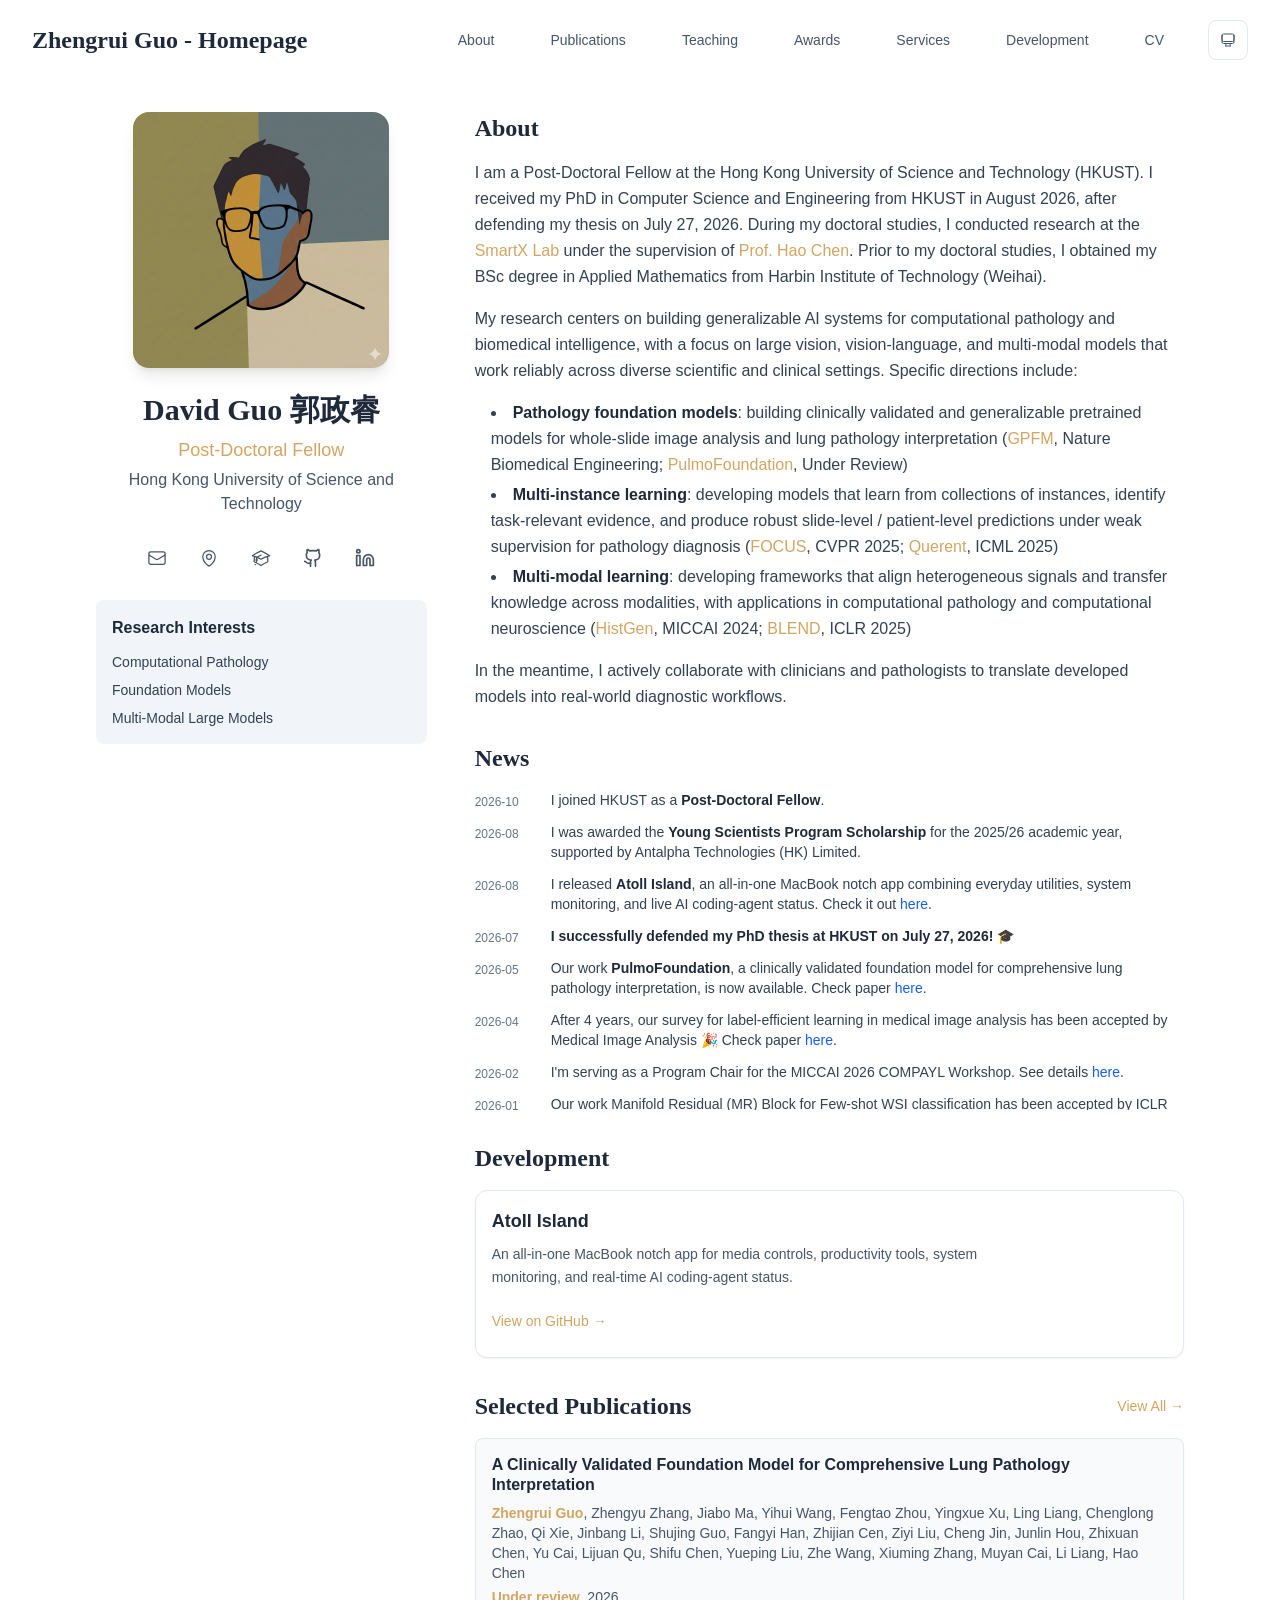
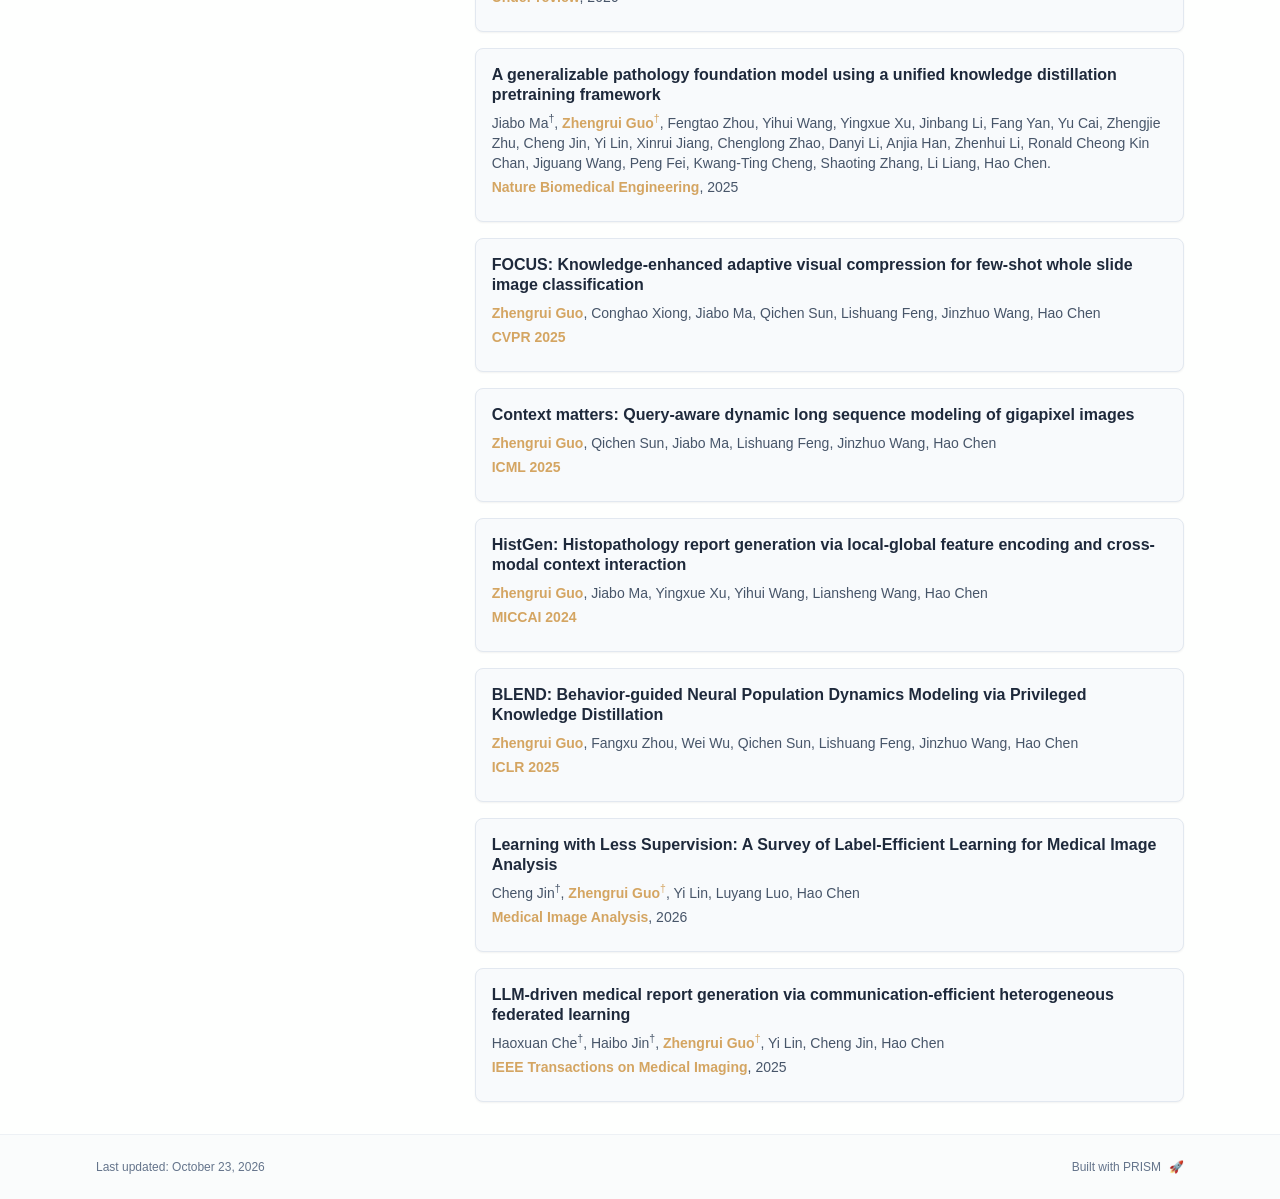
==== commit ebe79fa3: "update status" ====
--- a/index.html
+++ b/index.html
@@ -21,11 +21,11 @@
                 root.classList.add('light');
                 root.setAttribute('data-theme', 'light');
               }
-            </script><title>Zhengrui Guo - Homepage</title><meta name="description" content="Incoming postdoctoral researcher at Hong Kong University of Science and Technology."/><meta name="author" content="David Guo 郭政睿"/><meta name="keywords" content="David Guo 郭政睿,PhD,Research,Hong Kong University of Science and Technology"/><meta name="creator" content="David Guo 郭政睿"/><meta name="publisher" content="David Guo 郭政睿"/><meta property="og:title" content="Zhengrui Guo - Homepage"/><meta property="og:description" content="Incoming postdoctoral researcher at Hong Kong University of Science and Technology."/><meta property="og:site_name" content="David Guo 郭政睿&#x27;s Academic Website"/><meta property="og:locale" content="en_US"/><meta property="og:type" content="website"/><meta name="twitter:card" content="summary"/><meta name="twitter:title" content="Zhengrui Guo - Homepage"/><meta name="twitter:description" content="Incoming postdoctoral researcher at Hong Kong University of Science and Technology."/><link rel="icon" href="/ai.png"/><script>document.querySelectorAll('body link[rel="icon"], body link[rel="apple-touch-icon"]').forEach(el => document.head.appendChild(el))</script><script src="/_next/static/chunks/polyfills-42372ed130431b0a.js" noModule=""></script></head><body class="font-sans antialiased"><div style="visibility:hidden"><nav class="fixed top-0 left-0 right-0 z-50" data-headlessui-state=""><div class="transition-all duration-300 ease-out bg-transparent" style="transform:translateY(-100px)"><div class="max-w-7xl mx-auto px-4 sm:px-6 lg:px-8"><div class="flex justify-between items-center h-16 xl:h-20"><div class="flex-shrink-0" tabindex="0"><a class="text-xl xl:text-2xl font-serif font-semibold text-primary hover:text-accent transition-colors duration-200" href="/">Zhengrui Guo - Homepage</a></div><div class="hidden xl:block"><div class="ml-10 flex items-center space-x-8"><div class="flex items-baseline space-x-8"><a class="relative px-3 py-2 text-sm font-medium transition-all duration-200 rounded hover:bg-accent/10 hover:shadow-sm text-primary" href="/"><span class="relative z-10">About</span><div class="absolute inset-0 bg-accent/10 rounded-lg"></div></a><a class="relative px-3 py-2 text-sm font-medium transition-all duration-200 rounded hover:bg-accent/10 hover:shadow-sm text-neutral-600 hover:text-primary" href="/publications/"><span class="relative z-10">Publications</span></a><a class="relative px-3 py-2 text-sm font-medium transition-all duration-200 rounded hover:bg-accent/10 hover:shadow-sm text-neutral-600 hover:text-primary" href="/teaching/"><span class="relative z-10">Teaching</span></a><a class="relative px-3 py-2 text-sm font-medium transition-all duration-200 rounded hover:bg-accent/10 hover:shadow-sm text-neutral-600 hover:text-primary" href="/awards/"><span class="relative z-10">Awards</span></a><a class="relative px-3 py-2 text-sm font-medium transition-all duration-200 rounded hover:bg-accent/10 hover:shadow-sm text-neutral-600 hover:text-primary" href="/services/"><span class="relative z-10">Services</span></a><a class="relative px-3 py-2 text-sm font-medium transition-all duration-200 rounded hover:bg-accent/10 hover:shadow-sm text-neutral-600 hover:text-primary" href="/development/"><span class="relative z-10">Development</span></a><a target="_blank" rel="noopener noreferrer" aria-label="CV (opens in a new tab)" class="relative px-3 py-2 text-sm font-medium transition-all duration-200 rounded hover:bg-accent/10 hover:shadow-sm text-neutral-600 hover:text-primary" href="/cv/Zhengrui_Guo_CV.pdf"><span class="relative z-10">CV</span></a></div><div class="flex items-center justify-center w-10 h-10 rounded-lg border border-neutral-200 dark:border-[rgba(148,163,184,0.24)] bg-background dark:bg-neutral-800"><div class="w-4 h-4 rounded-full bg-neutral-300 animate-pulse"></div></div></div></div><div class="xl:hidden flex items-center space-x-2"><div class="flex items-center justify-center w-10 h-10 rounded-lg border border-neutral-200 dark:border-[rgba(148,163,184,0.24)] bg-background dark:bg-neutral-800"><div class="w-4 h-4 rounded-full bg-neutral-300 animate-pulse"></div></div><button class="inline-flex items-center justify-center p-2 rounded-md text-neutral-600 hover:text-primary hover:bg-neutral-100 dark:hover:bg-neutral-800 focus:outline-none focus:ring-2 focus:ring-inset focus:ring-accent transition-colors duration-200" id="headlessui-disclosure-button-«R5pdb»" type="button" aria-expanded="false" data-headlessui-state=""><span class="sr-only">Open main menu</span><div><svg xmlns="http://www.w3.org/2000/svg" fill="none" viewBox="0 0 24 24" stroke-width="1.5" stroke="currentColor" aria-hidden="true" data-slot="icon" class="block h-6 w-6"><path stroke-linecap="round" stroke-linejoin="round" d="M3.75 6.75h16.5M3.75 12h16.5m-16.5 5.25h16.5"></path></svg></div></button></div></div></div></div></nav><main class="min-h-screen pt-16 lg:pt-20"><div class="max-w-6xl mx-auto px-4 sm:px-6 lg:px-8 py-8 bg-background min-h-screen"><div class="grid grid-cols-1 lg:grid-cols-3 gap-12"><div class="lg:col-span-1"><div class="sticky top-8" style="opacity:0;transform:translateY(20px)"><div class="w-64 h-64 mx-auto mb-6 rounded-2xl overflow-hidden shadow-lg hover:shadow-xl transition-all duration-200 hover:scale-105"><img alt="David Guo 郭政睿" width="256" height="256" decoding="async" data-nimg="1" class="w-full h-full object-cover object-[32%_center]" style="color:transparent" src="/abstract.png"/></div><div class="text-center mb-6"><h1 class="text-3xl font-serif font-bold text-primary mb-2">David Guo 郭政睿</h1><p class="text-lg text-accent font-medium mb-1">Incoming Postdoctoral Researcher</p><p class="text-neutral-600 mb-2">Hong Kong University of Science and Technology</p></div><div class="flex flex-wrap justify-center gap-3 sm:gap-4 mb-6 relative px-2"><div class="relative"><button class="p-2 sm:p-2 transition-colors duration-200 text-neutral-600 dark:text-neutral-400 hover:text-accent" aria-label="Email"><svg xmlns="http://www.w3.org/2000/svg" fill="none" viewBox="0 0 24 24" stroke-width="1.5" stroke="currentColor" aria-hidden="true" data-slot="icon" class="h-5 w-5"><path stroke-linecap="round" stroke-linejoin="round" d="M21.75 6.75v10.5a2.25 2.25 0 0 1-2.25 2.25h-15a2.25 2.25 0 0 1-2.25-2.25V6.75m19.5 0A2.25 2.25 0 0 0 19.5 4.5h-15a2.25 2.25 0 0 0-2.25 2.25m19.5 0v.243a2.25 2.25 0 0 1-1.07 1.916l-7.5 4.615a2.25 2.25 0 0 1-2.36 0L3.32 8.91a2.25 2.25 0 0 1-1.07-1.916V6.75"></path></svg></button></div><div class="relative"><button class="p-2 sm:p-2 transition-colors duration-200 text-neutral-600 dark:text-neutral-400 hover:text-accent" aria-label="Location"><svg xmlns="http://www.w3.org/2000/svg" fill="none" viewBox="0 0 24 24" stroke-width="1.5" stroke="currentColor" aria-hidden="true" data-slot="icon" class="h-5 w-5"><path stroke-linecap="round" stroke-linejoin="round" d="M15 10.5a3 3 0 1 1-6 0 3 3 0 0 1 6 0Z"></path><path stroke-linecap="round" stroke-linejoin="round" d="M19.5 10.5c0 7.142-7.5 11.25-7.5 11.25S4.5 17.642 4.5 10.5a7.5 7.5 0 1 1 15 0Z"></path></svg></button></div><a href="https://scholar.google.com/citations?hl=en&amp;user=9Nl-HmMAAAAJ&amp;view_op=list_works&amp;inst=1381320739207392350" target="_blank" rel="noopener noreferrer" class="p-2 sm:p-2 text-neutral-600 dark:text-neutral-400 hover:text-accent transition-colors duration-200" aria-label="Google Scholar"><svg xmlns="http://www.w3.org/2000/svg" fill="none" viewBox="0 0 24 24" stroke-width="1.5" stroke="currentColor" aria-hidden="true" data-slot="icon" class="h-5 w-5"><path stroke-linecap="round" stroke-linejoin="round" d="M4.26 10.147a60.438 60.438 0 0 0-.491 6.347A48.62 48.62 0 0 1 12 20.904a48.62 48.62 0 0 1 8.232-4.41 60.46 60.46 0 0 0-.491-6.347m-15.482 0a50.636 50.636 0 0 0-2.658-.813A59.906 59.906 0 0 1 12 3.493a59.903 59.903 0 0 1 10.399 5.84c-.896.248-1.783.52-2.658.814m-15.482 0A50.717 50.717 0 0 1 12 13.489a50.702 50.702 0 0 1 7.74-3.342M6.75 15a.75.75 0 1 0 0-1.5.75.75 0 0 0 0 1.5Zm0 0v-3.675A55.378 55.378 0 0 1 12 8.443m-7.007 11.55A5.981 5.981 0 0 0 6.75 15.75v-1.5"></path></svg></a><a href="https://github.com/dddavid4real" target="_blank" rel="noopener noreferrer" class="p-2 sm:p-2 text-neutral-600 dark:text-neutral-400 hover:text-accent transition-colors duration-200" aria-label="GitHub"><svg xmlns="http://www.w3.org/2000/svg" width="24" height="24" viewBox="0 0 24 24" fill="none" stroke="currentColor" stroke-width="2" stroke-linecap="round" stroke-linejoin="round" class="lucide lucide-github h-5 w-5" aria-hidden="true"><path d="M15 22v-4a4.8 4.8 0 0 0-1-3.5c3 0 6-2 6-5.5.08-1.25-.27-2.48-1-3.5.28-1.15.28-2.35 0-3.5 0 0-1 0-3 1.5-2.64-.5-5.36-.5-8 0C6 2 5 2 5 2c-.3 1.15-.3 2.35 0 3.5A5.403 5.403 0 0 0 4 9c0 3.5 3 5.5 6 5.5-.39.49-.68 1.05-.85 1.65-.17.6-.22 1.23-.15 1.85v4"></path><path d="M9 18c-4.51 2-5-2-7-2"></path></svg></a><a href="https://www.linkedin.com/in/zhengrui-guo-ph-d-680303258/" target="_blank" rel="noopener noreferrer" class="p-2 sm:p-2 text-neutral-600 dark:text-neutral-400 hover:text-accent transition-colors duration-200" aria-label="LinkedIn"><svg xmlns="http://www.w3.org/2000/svg" width="24" height="24" viewBox="0 0 24 24" fill="none" stroke="currentColor" stroke-width="2" stroke-linecap="round" stroke-linejoin="round" class="lucide lucide-linkedin h-5 w-5" aria-hidden="true"><path d="M16 8a6 6 0 0 1 6 6v7h-4v-7a2 2 0 0 0-2-2 2 2 0 0 0-2 2v7h-4v-7a6 6 0 0 1 6-6z"></path><rect width="4" height="12" x="2" y="9"></rect><circle cx="4" cy="4" r="2"></circle></svg></a></div><div class="bg-neutral-100 dark:bg-neutral-800 rounded-lg p-4 mb-6 hover:shadow-lg transition-all duration-200 hover:scale-[1.02]"><h3 class="font-semibold text-primary mb-3">Research Interests</h3><div class="space-y-2 text-sm text-neutral-700 dark:text-neutral-500"><div>Computational Pathology</div><div>Foundation Models</div><div>Multi-Modal Large Models</div></div></div></div></div><div class="lg:col-span-2 space-y-8"><section id="about" class="scroll-mt-24 space-y-8"><section style="opacity:0;transform:translateY(20px)"><h2 class="text-2xl font-serif font-bold text-primary mb-4">About</h2><div class="text-neutral-700 dark:text-neutral-600 leading-relaxed"><p class="mb-4 last:mb-0">I am an incoming postdoctoral researcher at the Hong Kong University of Science and Technology (HKUST). I successfully defended my PhD thesis in Computer Science and Engineering on July 27, 2026. I conducted my doctoral research at the <a href="https://hkustsmartlab.github.io/" node="[object Object]" target="_blank" rel="noopener noreferrer" class="text-accent font-medium transition-all duration-200 rounded hover:bg-accent/10 hover:shadow-sm">SmartX Lab</a> under the supervision of <a href="https://seng.hkust.edu.hk/about/people/faculty/hao-chen" node="[object Object]" target="_blank" rel="noopener noreferrer" class="text-accent font-medium transition-all duration-200 rounded hover:bg-accent/10 hover:shadow-sm">Prof. Hao Chen</a>. Prior to this, I obtained my BSc degree in Applied Mathematics from Harbin Institute of Technology (Weihai).</p>
+            </script><title>Zhengrui Guo - Homepage</title><meta name="description" content="Post-Doctoral Fellow at Hong Kong University of Science and Technology."/><meta name="author" content="David Guo 郭政睿"/><meta name="keywords" content="David Guo 郭政睿,PhD,Research,Hong Kong University of Science and Technology"/><meta name="creator" content="David Guo 郭政睿"/><meta name="publisher" content="David Guo 郭政睿"/><meta property="og:title" content="Zhengrui Guo - Homepage"/><meta property="og:description" content="Post-Doctoral Fellow at Hong Kong University of Science and Technology."/><meta property="og:site_name" content="David Guo 郭政睿&#x27;s Academic Website"/><meta property="og:locale" content="en_US"/><meta property="og:type" content="website"/><meta name="twitter:card" content="summary"/><meta name="twitter:title" content="Zhengrui Guo - Homepage"/><meta name="twitter:description" content="Post-Doctoral Fellow at Hong Kong University of Science and Technology."/><link rel="icon" href="/ai.png"/><script>document.querySelectorAll('body link[rel="icon"], body link[rel="apple-touch-icon"]').forEach(el => document.head.appendChild(el))</script><script src="/_next/static/chunks/polyfills-42372ed130431b0a.js" noModule=""></script></head><body class="font-sans antialiased"><div style="visibility:hidden"><nav class="fixed top-0 left-0 right-0 z-50" data-headlessui-state=""><div class="transition-all duration-300 ease-out bg-transparent" style="transform:translateY(-100px)"><div class="max-w-7xl mx-auto px-4 sm:px-6 lg:px-8"><div class="flex justify-between items-center h-16 xl:h-20"><div class="flex-shrink-0" tabindex="0"><a class="text-xl xl:text-2xl font-serif font-semibold text-primary hover:text-accent transition-colors duration-200" href="/">Zhengrui Guo - Homepage</a></div><div class="hidden xl:block"><div class="ml-10 flex items-center space-x-8"><div class="flex items-baseline space-x-8"><a class="relative px-3 py-2 text-sm font-medium transition-all duration-200 rounded hover:bg-accent/10 hover:shadow-sm text-primary" href="/"><span class="relative z-10">About</span><div class="absolute inset-0 bg-accent/10 rounded-lg"></div></a><a class="relative px-3 py-2 text-sm font-medium transition-all duration-200 rounded hover:bg-accent/10 hover:shadow-sm text-neutral-600 hover:text-primary" href="/publications/"><span class="relative z-10">Publications</span></a><a class="relative px-3 py-2 text-sm font-medium transition-all duration-200 rounded hover:bg-accent/10 hover:shadow-sm text-neutral-600 hover:text-primary" href="/teaching/"><span class="relative z-10">Teaching</span></a><a class="relative px-3 py-2 text-sm font-medium transition-all duration-200 rounded hover:bg-accent/10 hover:shadow-sm text-neutral-600 hover:text-primary" href="/awards/"><span class="relative z-10">Awards</span></a><a class="relative px-3 py-2 text-sm font-medium transition-all duration-200 rounded hover:bg-accent/10 hover:shadow-sm text-neutral-600 hover:text-primary" href="/services/"><span class="relative z-10">Services</span></a><a class="relative px-3 py-2 text-sm font-medium transition-all duration-200 rounded hover:bg-accent/10 hover:shadow-sm text-neutral-600 hover:text-primary" href="/development/"><span class="relative z-10">Development</span></a><a target="_blank" rel="noopener noreferrer" aria-label="CV (opens in a new tab)" class="relative px-3 py-2 text-sm font-medium transition-all duration-200 rounded hover:bg-accent/10 hover:shadow-sm text-neutral-600 hover:text-primary" href="/cv/Zhengrui_Guo_CV.pdf"><span class="relative z-10">CV</span></a></div><div class="flex items-center justify-center w-10 h-10 rounded-lg border border-neutral-200 dark:border-[rgba(148,163,184,0.24)] bg-background dark:bg-neutral-800"><div class="w-4 h-4 rounded-full bg-neutral-300 animate-pulse"></div></div></div></div><div class="xl:hidden flex items-center space-x-2"><div class="flex items-center justify-center w-10 h-10 rounded-lg border border-neutral-200 dark:border-[rgba(148,163,184,0.24)] bg-background dark:bg-neutral-800"><div class="w-4 h-4 rounded-full bg-neutral-300 animate-pulse"></div></div><button class="inline-flex items-center justify-center p-2 rounded-md text-neutral-600 hover:text-primary hover:bg-neutral-100 dark:hover:bg-neutral-800 focus:outline-none focus:ring-2 focus:ring-inset focus:ring-accent transition-colors duration-200" id="headlessui-disclosure-button-«R5pdb»" type="button" aria-expanded="false" data-headlessui-state=""><span class="sr-only">Open main menu</span><div><svg xmlns="http://www.w3.org/2000/svg" fill="none" viewBox="0 0 24 24" stroke-width="1.5" stroke="currentColor" aria-hidden="true" data-slot="icon" class="block h-6 w-6"><path stroke-linecap="round" stroke-linejoin="round" d="M3.75 6.75h16.5M3.75 12h16.5m-16.5 5.25h16.5"></path></svg></div></button></div></div></div></div></nav><main class="min-h-screen pt-16 lg:pt-20"><div class="max-w-6xl mx-auto px-4 sm:px-6 lg:px-8 py-8 bg-background min-h-screen"><div class="grid grid-cols-1 lg:grid-cols-3 gap-12"><div class="lg:col-span-1"><div class="sticky top-8" style="opacity:0;transform:translateY(20px)"><div class="w-64 h-64 mx-auto mb-6 rounded-2xl overflow-hidden shadow-lg hover:shadow-xl transition-all duration-200 hover:scale-105"><img alt="David Guo 郭政睿" width="256" height="256" decoding="async" data-nimg="1" class="w-full h-full object-cover object-[32%_center]" style="color:transparent" src="/abstract.png"/></div><div class="text-center mb-6"><h1 class="text-3xl font-serif font-bold text-primary mb-2">David Guo 郭政睿</h1><p class="text-lg text-accent font-medium mb-1">Post-Doctoral Fellow</p><p class="text-neutral-600 mb-2">Hong Kong University of Science and Technology</p></div><div class="flex flex-wrap justify-center gap-3 sm:gap-4 mb-6 relative px-2"><div class="relative"><button class="p-2 sm:p-2 transition-colors duration-200 text-neutral-600 dark:text-neutral-400 hover:text-accent" aria-label="Email"><svg xmlns="http://www.w3.org/2000/svg" fill="none" viewBox="0 0 24 24" stroke-width="1.5" stroke="currentColor" aria-hidden="true" data-slot="icon" class="h-5 w-5"><path stroke-linecap="round" stroke-linejoin="round" d="M21.75 6.75v10.5a2.25 2.25 0 0 1-2.25 2.25h-15a2.25 2.25 0 0 1-2.25-2.25V6.75m19.5 0A2.25 2.25 0 0 0 19.5 4.5h-15a2.25 2.25 0 0 0-2.25 2.25m19.5 0v.243a2.25 2.25 0 0 1-1.07 1.916l-7.5 4.615a2.25 2.25 0 0 1-2.36 0L3.32 8.91a2.25 2.25 0 0 1-1.07-1.916V6.75"></path></svg></button></div><div class="relative"><button class="p-2 sm:p-2 transition-colors duration-200 text-neutral-600 dark:text-neutral-400 hover:text-accent" aria-label="Location"><svg xmlns="http://www.w3.org/2000/svg" fill="none" viewBox="0 0 24 24" stroke-width="1.5" stroke="currentColor" aria-hidden="true" data-slot="icon" class="h-5 w-5"><path stroke-linecap="round" stroke-linejoin="round" d="M15 10.5a3 3 0 1 1-6 0 3 3 0 0 1 6 0Z"></path><path stroke-linecap="round" stroke-linejoin="round" d="M19.5 10.5c0 7.142-7.5 11.25-7.5 11.25S4.5 17.642 4.5 10.5a7.5 7.5 0 1 1 15 0Z"></path></svg></button></div><a href="https://scholar.google.com/citations?hl=en&amp;user=9Nl-HmMAAAAJ&amp;view_op=list_works&amp;inst=1381320739207392350" target="_blank" rel="noopener noreferrer" class="p-2 sm:p-2 text-neutral-600 dark:text-neutral-400 hover:text-accent transition-colors duration-200" aria-label="Google Scholar"><svg xmlns="http://www.w3.org/2000/svg" fill="none" viewBox="0 0 24 24" stroke-width="1.5" stroke="currentColor" aria-hidden="true" data-slot="icon" class="h-5 w-5"><path stroke-linecap="round" stroke-linejoin="round" d="M4.26 10.147a60.438 60.438 0 0 0-.491 6.347A48.62 48.62 0 0 1 12 20.904a48.62 48.62 0 0 1 8.232-4.41 60.46 60.46 0 0 0-.491-6.347m-15.482 0a50.636 50.636 0 0 0-2.658-.813A59.906 59.906 0 0 1 12 3.493a59.903 59.903 0 0 1 10.399 5.84c-.896.248-1.783.52-2.658.814m-15.482 0A50.717 50.717 0 0 1 12 13.489a50.702 50.702 0 0 1 7.74-3.342M6.75 15a.75.75 0 1 0 0-1.5.75.75 0 0 0 0 1.5Zm0 0v-3.675A55.378 55.378 0 0 1 12 8.443m-7.007 11.55A5.981 5.981 0 0 0 6.75 15.75v-1.5"></path></svg></a><a href="https://github.com/dddavid4real" target="_blank" rel="noopener noreferrer" class="p-2 sm:p-2 text-neutral-600 dark:text-neutral-400 hover:text-accent transition-colors duration-200" aria-label="GitHub"><svg xmlns="http://www.w3.org/2000/svg" width="24" height="24" viewBox="0 0 24 24" fill="none" stroke="currentColor" stroke-width="2" stroke-linecap="round" stroke-linejoin="round" class="lucide lucide-github h-5 w-5" aria-hidden="true"><path d="M15 22v-4a4.8 4.8 0 0 0-1-3.5c3 0 6-2 6-5.5.08-1.25-.27-2.48-1-3.5.28-1.15.28-2.35 0-3.5 0 0-1 0-3 1.5-2.64-.5-5.36-.5-8 0C6 2 5 2 5 2c-.3 1.15-.3 2.35 0 3.5A5.403 5.403 0 0 0 4 9c0 3.5 3 5.5 6 5.5-.39.49-.68 1.05-.85 1.65-.17.6-.22 1.23-.15 1.85v4"></path><path d="M9 18c-4.51 2-5-2-7-2"></path></svg></a><a href="https://www.linkedin.com/in/zhengrui-guo-ph-d-680303258/" target="_blank" rel="noopener noreferrer" class="p-2 sm:p-2 text-neutral-600 dark:text-neutral-400 hover:text-accent transition-colors duration-200" aria-label="LinkedIn"><svg xmlns="http://www.w3.org/2000/svg" width="24" height="24" viewBox="0 0 24 24" fill="none" stroke="currentColor" stroke-width="2" stroke-linecap="round" stroke-linejoin="round" class="lucide lucide-linkedin h-5 w-5" aria-hidden="true"><path d="M16 8a6 6 0 0 1 6 6v7h-4v-7a2 2 0 0 0-2-2 2 2 0 0 0-2 2v7h-4v-7a6 6 0 0 1 6-6z"></path><rect width="4" height="12" x="2" y="9"></rect><circle cx="4" cy="4" r="2"></circle></svg></a></div><div class="bg-neutral-100 dark:bg-neutral-800 rounded-lg p-4 mb-6 hover:shadow-lg transition-all duration-200 hover:scale-[1.02]"><h3 class="font-semibold text-primary mb-3">Research Interests</h3><div class="space-y-2 text-sm text-neutral-700 dark:text-neutral-500"><div>Computational Pathology</div><div>Foundation Models</div><div>Multi-Modal Large Models</div></div></div></div></div><div class="lg:col-span-2 space-y-8"><section id="about" class="scroll-mt-24 space-y-8"><section style="opacity:0;transform:translateY(20px)"><h2 class="text-2xl font-serif font-bold text-primary mb-4">About</h2><div class="text-neutral-700 dark:text-neutral-600 leading-relaxed"><p class="mb-4 last:mb-0">I am a Post-Doctoral Fellow at the Hong Kong University of Science and Technology (HKUST). I received my PhD in Computer Science and Engineering from HKUST in August 2026, after defending my thesis on July 27, 2026. During my doctoral studies, I conducted research at the <a href="https://hkustsmartlab.github.io/" node="[object Object]" target="_blank" rel="noopener noreferrer" class="text-accent font-medium transition-all duration-200 rounded hover:bg-accent/10 hover:shadow-sm">SmartX Lab</a> under the supervision of <a href="https://seng.hkust.edu.hk/about/people/faculty/hao-chen" node="[object Object]" target="_blank" rel="noopener noreferrer" class="text-accent font-medium transition-all duration-200 rounded hover:bg-accent/10 hover:shadow-sm">Prof. Hao Chen</a>. Prior to my doctoral studies, I obtained my BSc degree in Applied Mathematics from Harbin Institute of Technology (Weihai).</p>
 <p class="mb-4 last:mb-0">My research centers on building generalizable AI systems for computational pathology and biomedical intelligence, with a focus on large vision, vision-language, and multi-modal models that work reliably across diverse scientific and clinical settings. Specific directions include:</p>
 <ul class="list-disc list-inside mb-4 space-y-1 ml-4">
 <li class="mb-1"><strong class="font-semibold text-primary">Pathology foundation models</strong>: building clinically validated and generalizable pretrained models for whole-slide image analysis and lung pathology interpretation (<a href="https://www.nature.com/articles/s41551-025-01488-4" node="[object Object]" target="_blank" rel="noopener noreferrer" class="text-accent font-medium transition-all duration-200 rounded hover:bg-accent/10 hover:shadow-sm">GPFM</a>, Nature Biomedical Engineering; <a href="https://arxiv.org/abs/2605.25878" node="[object Object]" target="_blank" rel="noopener noreferrer" class="text-accent font-medium transition-all duration-200 rounded hover:bg-accent/10 hover:shadow-sm">PulmoFoundation</a>, Under Review)</li>
 <li class="mb-1"><strong class="font-semibold text-primary">Multi-instance learning</strong>: developing models that learn from collections of instances, identify task-relevant evidence, and produce robust slide-level / patient-level predictions under weak supervision for pathology diagnosis (<a href="https://openaccess.thecvf.com/content/CVPR2025/html/Guo_FOCUS_Knowledge-enhanced_Adaptive_Visual_Compression_for_Few-shot_Whole_Slide_Image_CVPR_2025_paper.html" node="[object Object]" target="_blank" rel="noopener noreferrer" class="text-accent font-medium transition-all duration-200 rounded hover:bg-accent/10 hover:shadow-sm">FOCUS</a>, CVPR 2025; <a href="https://proceedings.mlr.press/v267/guo25j.html" node="[object Object]" target="_blank" rel="noopener noreferrer" class="text-accent font-medium transition-all duration-200 rounded hover:bg-accent/10 hover:shadow-sm">Querent</a>, ICML 2025)</li>
 <li class="mb-1"><strong class="font-semibold text-primary">Multi-modal learning</strong>: developing frameworks that align heterogeneous signals and transfer knowledge across modalities, with applications in computational pathology and computational neuroscience (<a href="https://papers.miccai.org/miccai-2024/387-Paper0796.html" node="[object Object]" target="_blank" rel="noopener noreferrer" class="text-accent font-medium transition-all duration-200 rounded hover:bg-accent/10 hover:shadow-sm">HistGen</a>, MICCAI 2024; <a href="https://openreview.net/forum?id=jE5ZbtMtcU" node="[object Object]" target="_blank" rel="noopener noreferrer" class="text-accent font-medium transition-all duration-200 rounded hover:bg-accent/10 hover:shadow-sm">BLEND</a>, ICLR 2025)</li>
 </ul>
-<p class="mb-4 last:mb-0">In the meantime, I actively collaborate with clinicians and pathologists to translate developed models into real-world diagnostic workflows.</p></div></section><section style="opacity:0;transform:translateY(20px)"><h2 class="text-2xl font-serif font-bold text-primary mb-4">News</h2><div class="max-h-80 overflow-y-auto pr-2 space-y-3"><div class="flex items-start space-x-3"><span class="text-xs text-neutral-500 mt-1 w-16 flex-shrink-0">2026-08</span><div class="text-sm text-neutral-700 dark:text-neutral-600"><span>I was awarded the <strong class="font-semibold text-primary">Young Scientists Program Scholarship</strong> for the 2025/26 academic year, supported by Antalpha Technologies (HK) Limited.</span></div></div><div class="flex items-start space-x-3"><span class="text-xs text-neutral-500 mt-1 w-16 flex-shrink-0">2026-08</span><div class="text-sm text-neutral-700 dark:text-neutral-600"><span>I released <strong class="font-semibold text-primary">Atoll Island</strong>, an all-in-one MacBook notch app combining everyday utilities, system monitoring, and live AI coding-agent status. Check it out <a href="https://github.com/dddavid4real/Atoll-Island" node="[object Object]" target="_blank" rel="noopener noreferrer" class="text-blue-600 hover:text-blue-800 dark:text-blue-400 dark:hover:text-blue-300 hover:underline">here</a>.</span></div></div><div class="flex items-start space-x-3"><span class="text-xs text-neutral-500 mt-1 w-16 flex-shrink-0">2026-07</span><div class="text-sm text-neutral-700 dark:text-neutral-600"><span><strong class="font-semibold text-primary">I successfully defended my PhD thesis at HKUST on July 27, 2026! 🎓</strong></span></div></div><div class="flex items-start space-x-3"><span class="text-xs text-neutral-500 mt-1 w-16 flex-shrink-0">2026-05</span><div class="text-sm text-neutral-700 dark:text-neutral-600"><span>Our work <strong class="font-semibold text-primary">PulmoFoundation</strong>, a clinically validated foundation model for comprehensive lung pathology interpretation, is now available. Check paper <a href="https://arxiv.org/abs/2605.25878" node="[object Object]" target="_blank" rel="noopener noreferrer" class="text-blue-600 hover:text-blue-800 dark:text-blue-400 dark:hover:text-blue-300 hover:underline">here</a>.</span></div></div><div class="flex items-start space-x-3"><span class="text-xs text-neutral-500 mt-1 w-16 flex-shrink-0">2026-04</span><div class="text-sm text-neutral-700 dark:text-neutral-600"><span>After 4 years, our survey for label-efficient learning in medical image analysis has been accepted by Medical Image Analysis 🎉 Check paper <a href="https://www.sciencedirect.com/science/article/pii/S1361841526001301" node="[object Object]" target="_blank" rel="noopener noreferrer" class="text-blue-600 hover:text-blue-800 dark:text-blue-400 dark:hover:text-blue-300 hover:underline">here</a>.</span></div></div><div class="flex items-start space-x-3"><span class="text-xs text-neutral-500 mt-1 w-16 flex-shrink-0">2026-02</span><div class="text-sm text-neutral-700 dark:text-neutral-600"><span>I&#x27;m serving as a Program Chair for the MICCAI 2026 COMPAYL Workshop. See details <a href="https://www.compayl.com/" node="[object Object]" target="_blank" rel="noopener noreferrer" class="text-blue-600 hover:text-blue-800 dark:text-blue-400 dark:hover:text-blue-300 hover:underline">here</a>.</span></div></div><div class="flex items-start space-x-3"><span class="text-xs text-neutral-500 mt-1 w-16 flex-shrink-0">2026-01</span><div class="text-sm text-neutral-700 dark:text-neutral-600"><span>Our work Manifold Residual (MR) Block for Few-shot WSI classification has been accepted by ICLR 2026, Congrats to Conghao 🎉 Check paper <a href="https://openreview.net/forum?id=HBP9uSEYME" node="[object Object]" target="_blank" rel="noopener noreferrer" class="text-blue-600 hover:text-blue-800 dark:text-blue-400 dark:hover:text-blue-300 hover:underline">here</a>.</span></div></div><div class="flex items-start space-x-3"><span class="text-xs text-neutral-500 mt-1 w-16 flex-shrink-0">2025-10</span><div class="text-sm text-neutral-700 dark:text-neutral-600"><span>One paper has been accepted by NeurIPS 2025. Congrats to WU Wei 🎉 Check paper <a href="https://openreview.net/forum?id=cujJ9AXZO3" node="[object Object]" target="_blank" rel="noopener noreferrer" class="text-blue-600 hover:text-blue-800 dark:text-blue-400 dark:hover:text-blue-300 hover:underline">here</a>.</span></div></div><div class="flex items-start space-x-3"><span class="text-xs text-neutral-500 mt-1 w-16 flex-shrink-0">2025-09</span><div class="text-sm text-neutral-700 dark:text-neutral-600"><span>Our generalizable pathology foundation model GPFM has been published on Nature Biomedical Engineering 🎉 Check paper <a href="https://www.nature.com/articles/s41551-025-01488-4" node="[object Object]" target="_blank" rel="noopener noreferrer" class="text-blue-600 hover:text-blue-800 dark:text-blue-400 dark:hover:text-blue-300 hover:underline">here</a>.</span></div></div><div class="flex items-start space-x-3"><span class="text-xs text-neutral-500 mt-1 w-16 flex-shrink-0">2025-07</span><div class="text-sm text-neutral-700 dark:text-neutral-600"><span>Our work FedMRG has been accepted by TMI 🎉 Check paper <a href="https://ieeexplore.ieee.org/abstract/document/11087641" node="[object Object]" target="_blank" rel="noopener noreferrer" class="text-blue-600 hover:text-blue-800 dark:text-blue-400 dark:hover:text-blue-300 hover:underline">here</a>.</span></div></div><div class="flex items-start space-x-3"><span class="text-xs text-neutral-500 mt-1 w-16 flex-shrink-0">2025-05</span><div class="text-sm text-neutral-700 dark:text-neutral-600"><span>Our work Querent has been accepted by ICML 2025 🎉 Check paper <a href="https://proceedings.mlr.press/v267/guo25j.html" node="[object Object]" target="_blank" rel="noopener noreferrer" class="text-blue-600 hover:text-blue-800 dark:text-blue-400 dark:hover:text-blue-300 hover:underline">here</a>.</span></div></div><div class="flex items-start space-x-3"><span class="text-xs text-neutral-500 mt-1 w-16 flex-shrink-0">2025-02</span><div class="text-sm text-neutral-700 dark:text-neutral-600"><span>Our work FOCUS has been accepted by CVPR 2025 🎉 Check paper <a href="https://openaccess.thecvf.com/content/CVPR2025/html/Guo_FOCUS_Knowledge-enhanced_Adaptive_Visual_Compression_for_Few-shot_Whole_Slide_Image_CVPR_2025_paper.html" node="[object Object]" target="_blank" rel="noopener noreferrer" class="text-blue-600 hover:text-blue-800 dark:text-blue-400 dark:hover:text-blue-300 hover:underline">here</a>.</span></div></div><div class="flex items-start space-x-3"><span class="text-xs text-neutral-500 mt-1 w-16 flex-shrink-0">2025-01</span><div class="text-sm text-neutral-700 dark:text-neutral-600"><span>Another paper (NeurPIR) has been accepted by ICLR 2025, Congrats to WU Wei 🎉 Check paper <a href="https://openreview.net/forum?id=vFanHFE4Qv" node="[object Object]" target="_blank" rel="noopener noreferrer" class="text-blue-600 hover:text-blue-800 dark:text-blue-400 dark:hover:text-blue-300 hover:underline">here</a>.</span></div></div><div class="flex items-start space-x-3"><span class="text-xs text-neutral-500 mt-1 w-16 flex-shrink-0">2025-01</span><div class="text-sm text-neutral-700 dark:text-neutral-600"><span>Our work BLEND has been accepted by ICLR 2025 🎉 Check paper <a href="https://openreview.net/forum?id=jE5ZbtMtcU" node="[object Object]" target="_blank" rel="noopener noreferrer" class="text-blue-600 hover:text-blue-800 dark:text-blue-400 dark:hover:text-blue-300 hover:underline">here</a>.</span></div></div><div class="flex items-start space-x-3"><span class="text-xs text-neutral-500 mt-1 w-16 flex-shrink-0">2024-07</span><div class="text-sm text-neutral-700 dark:text-neutral-600"><span>I passed the PhD Qualification Exam of HKUST!</span></div></div><div class="flex items-start space-x-3"><span class="text-xs text-neutral-500 mt-1 w-16 flex-shrink-0">2024-06</span><div class="text-sm text-neutral-700 dark:text-neutral-600"><span>Our work HistGen has been accepted by MICCAI 2024 🎉 Check paper <a href="https://papers.miccai.org/miccai-2024/387-Paper0796.html" node="[object Object]" target="_blank" rel="noopener noreferrer" class="text-blue-600 hover:text-blue-800 dark:text-blue-400 dark:hover:text-blue-300 hover:underline">here</a>.</span></div></div></div></section><div style="opacity:0;transform:translateY(20px)"><div class="mb-4"><h2 class="text-2xl font-serif font-bold text-primary mb-4">Development</h2></div><div class="grid gap-4"><div style="opacity:0;transform:translateY(20px)"><article class="bg-white dark:bg-neutral-900 p-4 rounded-xl shadow-sm border border-neutral-200 dark:border-neutral-800 transition-[transform,box-shadow] duration-200 [@media(hover:hover)]:hover:-translate-y-0.5 [@media(hover:hover)]:hover:shadow-lg"><div class="flex justify-between items-start gap-4 mb-2"><h3 class="text-lg font-semibold text-primary text-balance">Atoll Island</h3></div><p class="text-sm text-neutral-600 dark:text-neutral-500 leading-relaxed text-pretty max-w-[65ch]">An all-in-one MacBook notch app for media controls, productivity tools, system monitoring, and real-time AI coding-agent status.</p><a href="https://github.com/dddavid4real/Atoll-Island" target="_blank" rel="noopener noreferrer" class="mt-3 inline-flex min-h-10 items-center gap-1 rounded-md text-sm font-medium text-accent transition-colors duration-200 hover:text-accent-dark focus-visible:outline-none focus-visible:ring-2 focus-visible:ring-accent/50 focus-visible:ring-offset-2 focus-visible:ring-offset-background"><span>View on GitHub</span><span aria-hidden="true">→</span></a></article></div></div></div><section style="opacity:0;transform:translateY(20px)"><div class="flex items-center justify-between mb-4"><h2 class="text-2xl font-serif font-bold text-primary">Selected Publications</h2><a class="text-accent hover:text-accent-dark text-sm font-medium transition-all duration-200 rounded hover:bg-accent/10 hover:shadow-sm" href="/publications/">View All →</a></div><div class="space-y-4"><div class="bg-neutral-50 dark:bg-neutral-800 p-4 rounded-lg shadow-sm border border-neutral-200 dark:border-[rgba(148,163,184,0.24)] hover:shadow-lg transition-all duration-200 hover:scale-[1.02]" style="opacity:0;transform:translateY(20px)"><h3 class="font-semibold text-primary mb-2 leading-tight">A Clinically Validated Foundation Model for Comprehensive Lung Pathology Interpretation</h3><p class="text-sm text-neutral-600 dark:text-neutral-500 mb-1"><span><span class="font-semibold text-accent">Zhengrui Guo</span>, </span><span><span class="">Zhengyu Zhang</span>, </span><span><span class="">Jiabo Ma</span>, </span><span><span class="">Yihui Wang</span>, </span><span><span class="">Fengtao Zhou</span>, </span><span><span class="">Yingxue Xu</span>, </span><span><span class="">Ling Liang</span>, </span><span><span class="">Chenglong Zhao</span>, </span><span><span class="">Qi Xie</span>, </span><span><span class="">Jinbang Li</span>, </span><span><span class="">Shujing Guo</span>, </span><span><span class="">Fangyi Han</span>, </span><span><span class="">Zhijian Cen</span>, </span><span><span class="">Ziyi Liu</span>, </span><span><span class="">Cheng Jin</span>, </span><span><span class="">Junlin Hou</span>, </span><span><span class="">Zhixuan Chen</span>, </span><span><span class="">Yu Cai</span>, </span><span><span class="">Lijuan Qu</span>, </span><span><span class="">Shifu Chen</span>, </span><span><span class="">Yueping Liu</span>, </span><span><span class="">Zhe Wang</span>, </span><span><span class="">Xiuming Zhang</span>, </span><span><span class="">Muyan Cai</span>, </span><span><span class="">Li Liang</span>, </span><span><span class="">Hao Chen</span></span></p><p class="text-sm text-neutral-600 dark:text-neutral-500 mb-2"><span class="font-semibold text-accent">Under review</span>, 2026</p></div><div class="bg-neutral-50 dark:bg-neutral-800 p-4 rounded-lg shadow-sm border border-neutral-200 dark:border-[rgba(148,163,184,0.24)] hover:shadow-lg transition-all duration-200 hover:scale-[1.02]" style="opacity:0;transform:translateY(20px)"><h3 class="font-semibold text-primary mb-2 leading-tight">A generalizable pathology foundation model using a unified knowledge distillation pretraining framework</h3><p class="text-sm text-neutral-600 dark:text-neutral-500 mb-1"><span><span class="">Jiabo Ma</span><sup class="ml-0 text-neutral-600 dark:text-neutral-500">†</sup>, </span><span><span class="font-semibold text-accent">Zhengrui Guo</span><sup class="ml-0 text-accent">†</sup>, </span><span><span class="">Fengtao Zhou</span>, </span><span><span class="">Yihui Wang</span>, </span><span><span class="">Yingxue Xu</span>, </span><span><span class="">Jinbang Li</span>, </span><span><span class="">Fang Yan</span>, </span><span><span class="">Yu Cai</span>, </span><span><span class="">Zhengjie Zhu</span>, </span><span><span class="">Cheng Jin</span>, </span><span><span class="">Yi Lin</span>, </span><span><span class="">Xinrui Jiang</span>, </span><span><span class="">Chenglong Zhao</span>, </span><span><span class="">Danyi Li</span>, </span><span><span class="">Anjia Han</span>, </span><span><span class="">Zhenhui Li</span>, </span><span><span class="">Ronald Cheong Kin Chan</span>, </span><span><span class="">Jiguang Wang</span>, </span><span><span class="">Peng Fei</span>, </span><span><span class="">Kwang-Ting Cheng</span>, </span><span><span class="">Shaoting Zhang</span>, </span><span><span class="">Li Liang</span>, </span><span><span class="">Hao Chen.</span></span></p><p class="text-sm text-neutral-600 dark:text-neutral-500 mb-2"><span class="font-semibold text-accent">Nature Biomedical Engineering</span>, 2025</p></div><div class="bg-neutral-50 dark:bg-neutral-800 p-4 rounded-lg shadow-sm border border-neutral-200 dark:border-[rgba(148,163,184,0.24)] hover:shadow-lg transition-all duration-200 hover:scale-[1.02]" style="opacity:0;transform:translateY(20px)"><h3 class="font-semibold text-primary mb-2 leading-tight">FOCUS: Knowledge-enhanced adaptive visual compression for few-shot whole slide image classification</h3><p class="text-sm text-neutral-600 dark:text-neutral-500 mb-1"><span><span class="font-semibold text-accent">Zhengrui Guo</span>, </span><span><span class="">Conghao Xiong</span>, </span><span><span class="">Jiabo Ma</span>, </span><span><span class="">Qichen Sun</span>, </span><span><span class="">Lishuang Feng</span>, </span><span><span class="">Jinzhuo Wang</span>, </span><span><span class="">Hao Chen</span></span></p><p class="text-sm text-neutral-600 dark:text-neutral-500 mb-2"><span class="font-semibold text-accent">CVPR 2025</span></p></div><div class="bg-neutral-50 dark:bg-neutral-800 p-4 rounded-lg shadow-sm border border-neutral-200 dark:border-[rgba(148,163,184,0.24)] hover:shadow-lg transition-all duration-200 hover:scale-[1.02]" style="opacity:0;transform:translateY(20px)"><h3 class="font-semibold text-primary mb-2 leading-tight">Context matters: Query-aware dynamic long sequence modeling of gigapixel images</h3><p class="text-sm text-neutral-600 dark:text-neutral-500 mb-1"><span><span class="font-semibold text-accent">Zhengrui Guo</span>, </span><span><span class="">Qichen Sun</span>, </span><span><span class="">Jiabo Ma</span>, </span><span><span class="">Lishuang Feng</span>, </span><span><span class="">Jinzhuo Wang</span>, </span><span><span class="">Hao Chen</span></span></p><p class="text-sm text-neutral-600 dark:text-neutral-500 mb-2"><span class="font-semibold text-accent">ICML 2025</span></p></div><div class="bg-neutral-50 dark:bg-neutral-800 p-4 rounded-lg shadow-sm border border-neutral-200 dark:border-[rgba(148,163,184,0.24)] hover:shadow-lg transition-all duration-200 hover:scale-[1.02]" style="opacity:0;transform:translateY(20px)"><h3 class="font-semibold text-primary mb-2 leading-tight">HistGen: Histopathology report generation via local-global feature encoding and cross-modal context interaction</h3><p class="text-sm text-neutral-600 dark:text-neutral-500 mb-1"><span><span class="font-semibold text-accent">Zhengrui Guo</span>, </span><span><span class="">Jiabo Ma</span>, </span><span><span class="">Yingxue Xu</span>, </span><span><span class="">Yihui Wang</span>, </span><span><span class="">Liansheng Wang</span>, </span><span><span class="">Hao Chen</span></span></p><p class="text-sm text-neutral-600 dark:text-neutral-500 mb-2"><span class="font-semibold text-accent">MICCAI 2024</span></p></div><div class="bg-neutral-50 dark:bg-neutral-800 p-4 rounded-lg shadow-sm border border-neutral-200 dark:border-[rgba(148,163,184,0.24)] hover:shadow-lg transition-all duration-200 hover:scale-[1.02]" style="opacity:0;transform:translateY(20px)"><h3 class="font-semibold text-primary mb-2 leading-tight">BLEND: Behavior-guided Neural Population Dynamics Modeling via Privileged Knowledge Distillation</h3><p class="text-sm text-neutral-600 dark:text-neutral-500 mb-1"><span><span class="font-semibold text-accent">Zhengrui Guo</span>, </span><span><span class="">Fangxu Zhou</span>, </span><span><span class="">Wei Wu</span>, </span><span><span class="">Qichen Sun</span>, </span><span><span class="">Lishuang Feng</span>, </span><span><span class="">Jinzhuo Wang</span>, </span><span><span class="">Hao Chen</span></span></p><p class="text-sm text-neutral-600 dark:text-neutral-500 mb-2"><span class="font-semibold text-accent">ICLR 2025</span></p></div><div class="bg-neutral-50 dark:bg-neutral-800 p-4 rounded-lg shadow-sm border border-neutral-200 dark:border-[rgba(148,163,184,0.24)] hover:shadow-lg transition-all duration-200 hover:scale-[1.02]" style="opacity:0;transform:translateY(20px)"><h3 class="font-semibold text-primary mb-2 leading-tight">Learning with Less Supervision: A Survey of Label-Efficient Learning for Medical Image Analysis</h3><p class="text-sm text-neutral-600 dark:text-neutral-500 mb-1"><span><span class="">Cheng Jin</span><sup class="ml-0 text-neutral-600 dark:text-neutral-500">†</sup>, </span><span><span class="font-semibold text-accent">Zhengrui Guo</span><sup class="ml-0 text-accent">†</sup>, </span><span><span class="">Yi Lin</span>, </span><span><span class="">Luyang Luo</span>, </span><span><span class="">Hao Chen</span></span></p><p class="text-sm text-neutral-600 dark:text-neutral-500 mb-2"><span class="font-semibold text-accent">Medical Image Analysis</span>, 2026</p></div><div class="bg-neutral-50 dark:bg-neutral-800 p-4 rounded-lg shadow-sm border border-neutral-200 dark:border-[rgba(148,163,184,0.24)] hover:shadow-lg transition-all duration-200 hover:scale-[1.02]" style="opacity:0;transform:translateY(20px)"><h3 class="font-semibold text-primary mb-2 leading-tight">LLM-driven medical report generation via communication-efficient heterogeneous federated learning</h3><p class="text-sm text-neutral-600 dark:text-neutral-500 mb-1"><span><span class="">Haoxuan Che</span><sup class="ml-0 text-neutral-600 dark:text-neutral-500">†</sup>, </span><span><span class="">Haibo Jin</span><sup class="ml-0 text-neutral-600 dark:text-neutral-500">†</sup>, </span><span><span class="font-semibold text-accent">Zhengrui Guo</span><sup class="ml-0 text-accent">†</sup>, </span><span><span class="">Yi Lin</span>, </span><span><span class="">Cheng Jin</span>, </span><span><span class="">Hao Chen</span></span></p><p class="text-sm text-neutral-600 dark:text-neutral-500 mb-2"><span class="font-semibold text-accent">IEEE Transactions on Medical Imaging</span>, 2025</p></div></div></section></section></div></div></div><!--$--><!--/$--><!--$--><!--/$--></main><footer class="border-t border-neutral-200/50 bg-neutral-50/50 dark:bg-neutral-900/50 dark:border-neutral-700/50"><div class="max-w-6xl mx-auto px-4 sm:px-6 lg:px-8 py-6"><div class="flex flex-col sm:flex-row justify-between items-center gap-2"><p class="text-xs text-neutral-500">Last updated: <!-- -->August 21, 2026</p><p class="text-xs text-neutral-500 flex items-center"><a href="https://github.com/xyjoey/PRISM" target="_blank" rel="noopener noreferrer">Built with PRISM</a><span class="ml-2">🚀</span></p></div></div></footer></div><script src="/_next/static/chunks/webpack-679b75d1c4c2027c.js" async=""></script><script>(self.__next_f=self.__next_f||[]).push([0])</script><script>self.__next_f.push([1,"1:\"$Sreact.fragment\"\n2:I[3719,[\"161\",\"static/chunks/161-c92285856b08f5b4.js\",\"874\",\"static/chunks/874-196dbf0660d69360.js\",\"560\",\"static/chunks/560-83a075b4e219aa9a.js\",\"177\",\"static/chunks/app/layout-55d19937fcc09bbc.js\"],\"ThemeProvider\"]\n3:I[768,[\"161\",\"static/chunks/161-c92285856b08f5b4.js\",\"874\",\"static/chunks/874-196dbf0660d69360.js\",\"560\",\"static/chunks/560-83a075b4e219aa9a.js\",\"177\",\"static/chunks/app/layout-55d19937fcc09bbc.js\"],\"default\"]\n4:I[7555,[],\"\"]\n5:I[1295,[],\"\"]\n6:I[2548,[\"161\",\"static/chunks/161-c92285856b08f5b4.js\",\"874\",\"static/chunks/874-196dbf0660d69360.js\",\"560\",\"static/chunks/560-83a075b4e219aa9a.js\",\"177\",\"static/chunks/app/layout-55d19937fcc09bbc.js\"],\"default\"]\n7:I[7437,[\"161\",\"static/chunks/161-c92285856b08f5b4.js\",\"12\",\"static/chunks/12-4b59b9520356f054.js\",\"874\",\"static/chunks/874-196dbf0660d69360.js\",\"748\",\"static/chunks/748-205d3060f252ca81.js\",\"974\",\"static/chunks/app/page-c36d941375ae1e4a.js\"],\"default\"]\n8:I[9507,[\"161\",\"static/chunks/161-c92285856b08f5b4.js\",\"12\",\"static/chunks/12-4b59b9520356f054.js\",\"874\",\"static/chunks/874-196dbf0660d69360.js\",\"748\",\"static/chunks/748-205d3060f252ca81.js\",\"974\",\"static/chunks/app/page-c36d941375ae1e4a.js\"],\"default\"]\na:I[1990,[\"161\",\"static/chunks/161-c92285856b08f5b4.js\",\"12\",\"static/chunks/12-4b59b9520356f054.js\",\"874\",\"static/chunks/874-196dbf0660d69360.js\",\"748\",\"static/chunks/748-205d3060f252ca81.js\",\"974\",\"static/chunks/app/page-c36d941375ae1e4a.js\"],\"default\"]\nb:I[3684,[\"161\",\"static/chunks/161-c92285856b08f5b4.js\",\"12\",\"static/chunks/12-4b59b9520356f054.js\",\"874\",\"static/chunks/874-196dbf0660d69360.js\",\"748\",\"static/chunks/748-205d3060f252ca81.js\",\"974\",\"static/chunks/app/page-c36d941375ae1e4a.js\"],\"default\"]\nc:I[5218,[\"161\",\"static/chunks/161-c92285856b08f5b4.js\",\"12\",\"static/chunks/12-4b59b9520356f054.js\",\"874\",\"static/chunks/874-196dbf0660d69360.js\",\"748\",\"static/chunks/748-205d3060f252ca81.js\",\"974\",\"static/chunks/app/page-c36d941375ae1e4a.js\"],\"default\"]\nd:I[9665,[],\"MetadataBoundary\"]\nf:I[9665,[],\"OutletBoundary\"]\n12:I[4911,[],\""])</script><script>self.__next_f.push([1,"AsyncMetadataOutlet\"]\n14:I[9665,[],\"ViewportBoundary\"]\n16:I[6614,[],\"\"]\n:HL[\"/_next/static/css/2bb9e146c749419e.css\",\"style\"]\n9:T819,"])</script><script>self.__next_f.push([1,"I am an incoming postdoctoral researcher at the Hong Kong University of Science and Technology (HKUST). I successfully defended my PhD thesis in Computer Science and Engineering on July 27, 2026. I conducted my doctoral research at the [SmartX Lab](https://hkustsmartlab.github.io/) under the supervision of [Prof. Hao Chen](https://seng.hkust.edu.hk/about/people/faculty/hao-chen). Prior to this, I obtained my BSc degree in Applied Mathematics from Harbin Institute of Technology (Weihai).\n\nMy research centers on building generalizable AI systems for computational pathology and biomedical intelligence, with a focus on large vision, vision-language, and multi-modal models that work reliably across diverse scientific and clinical settings. Specific directions include:\n\n- **Pathology foundation models**: building clinically validated and generalizable pretrained models for whole-slide image analysis and lung pathology interpretation ([GPFM](https://www.nature.com/articles/s41551-025-01488-4), Nature Biomedical Engineering; [PulmoFoundation](https://arxiv.org/abs/2605.25878), Under Review)\n- **Multi-instance learning**: developing models that learn from collections of instances, identify task-relevant evidence, and produce robust slide-level / patient-level predictions under weak supervision for pathology diagnosis ([FOCUS](https://openaccess.thecvf.com/content/CVPR2025/html/Guo_FOCUS_Knowledge-enhanced_Adaptive_Visual_Compression_for_Few-shot_Whole_Slide_Image_CVPR_2025_paper.html), CVPR 2025; [Querent](https://proceedings.mlr.press/v267/guo25j.html), ICML 2025)\n- **Multi-modal learning**: developing frameworks that align heterogeneous signals and transfer knowledge across modalities, with applications in computational pathology and computational neuroscience ([HistGen](https://papers.miccai.org/miccai-2024/387-Paper0796.html), MICCAI 2024; [BLEND](https://openreview.net/forum?id=jE5ZbtMtcU), ICLR 2025)\n\nIn the meantime, I actively collaborate with clinicians and pathologists to translate developed models into real-world diagnostic workflows.\n"])</script><script>self.__next_f.push([1,"0:{\"P\":null,\"b\":\"nMTroa280UjXEQZBpImeK\",\"p\":\"\",\"c\":[\"\",\"\"],\"i\":false,\"f\":[[[\"\",{\"children\":[\"__PAGE__\",{}]},\"$undefined\",\"$undefined\",true],[\"\",[\"$\",\"$1\",\"c\",{\"children\":[[[\"$\",\"link\",\"0\",{\"rel\":\"stylesheet\",\"href\":\"/_next/static/css/2bb9e146c749419e.css\",\"precedence\":\"next\",\"crossOrigin\":\"$undefined\",\"nonce\":\"$undefined\"}]],[\"$\",\"html\",null,{\"lang\":\"en\",\"className\":\"scroll-smooth\",\"suppressHydrationWarning\":true,\"children\":[[\"$\",\"head\",null,{\"children\":[[\"$\",\"link\",null,{\"rel\":\"icon\",\"href\":\"/ai.png\",\"type\":\"image/svg+xml\"}],[\"$\",\"link\",null,{\"rel\":\"dns-prefetch\",\"href\":\"https://google-fonts.jialeliu.com\"}],[\"$\",\"link\",null,{\"rel\":\"preconnect\",\"href\":\"https://google-fonts.jialeliu.com\",\"crossOrigin\":\"\"}],[\"$\",\"link\",null,{\"rel\":\"preload\",\"as\":\"style\",\"href\":\"https://google-fonts.jialeliu.com/css2?family=Inter:wght@300;400;500;600;700\u0026family=Crimson+Text:ital,wght@0,400;0,600;1,400\u0026display=swap\"}],[\"$\",\"link\",null,{\"rel\":\"stylesheet\",\"id\":\"gfonts-css\",\"href\":\"https://google-fonts.jialeliu.com/css2?family=Inter:wght@300;400;500;600;700\u0026family=Crimson+Text:ital,wght@0,400;0,600;1,400\u0026display=swap\",\"media\":\"print\"}],[\"$\",\"script\",null,{\"dangerouslySetInnerHTML\":{\"__html\":\"\\n              (function(){\\n                var l = document.getElementById('gfonts-css');\\n                if (!l) return;\\n                if (l.media !== 'all') {\\n                  l.addEventListener('load', function(){ try { l.media = 'all'; } catch(e){} });\\n                }\\n              })();\\n            \"}}],[\"$\",\"noscript\",null,{\"children\":[\"$\",\"link\",null,{\"rel\":\"stylesheet\",\"href\":\"https://google-fonts.jialeliu.com/css2?family=Inter:wght@300;400;500;600;700\u0026family=Crimson+Text:ital,wght@0,400;0,600;1,400\u0026display=swap\"}]}],[\"$\",\"script\",null,{\"dangerouslySetInnerHTML\":{\"__html\":\"\\n              try {\\n                const theme = localStorage.getItem('theme-storage');\\n                const parsed = theme ? JSON.parse(theme) : null;\\n                const setting = parsed?.state?.theme || 'system';\\n                const prefersDark = typeof window !== 'undefined' \u0026\u0026 window.matchMedia \u0026\u0026 window.matchMedia('(prefers-color-scheme: dark)').matches;\\n                const effective = setting === 'dark' ? 'dark' : (setting === 'light' ? 'light' : (prefersDark ? 'dark' : 'light'));\\n                var root = document.documentElement;\\n                root.classList.add(effective);\\n                root.setAttribute('data-theme', effective);\\n              } catch (e) {\\n                var root = document.documentElement;\\n                root.classList.add('light');\\n                root.setAttribute('data-theme', 'light');\\n              }\\n            \"}}]]}],[\"$\",\"body\",null,{\"className\":\"font-sans antialiased\",\"children\":[\"$\",\"$L2\",null,{\"children\":[[\"$\",\"$L3\",null,{\"items\":[{\"title\":\"About\",\"type\":\"page\",\"target\":\"about\",\"href\":\"/\"},{\"title\":\"Publications\",\"type\":\"page\",\"target\":\"publications\",\"href\":\"/publications\"},{\"title\":\"Teaching\",\"type\":\"page\",\"target\":\"teaching\",\"href\":\"/teaching\"},{\"title\":\"Awards\",\"type\":\"page\",\"target\":\"awards\",\"href\":\"/awards\"},{\"title\":\"Services\",\"type\":\"page\",\"target\":\"services\",\"href\":\"/services\"},{\"title\":\"Development\",\"type\":\"page\",\"target\":\"development\",\"href\":\"/development\"},{\"title\":\"CV\",\"type\":\"page\",\"target\":\"cv\",\"href\":\"/cv/Zhengrui_Guo_CV.pdf\",\"open_in_new_tab\":true}],\"siteTitle\":\"Zhengrui Guo - Homepage\",\"enableOnePageMode\":false}],[\"$\",\"main\",null,{\"className\":\"min-h-screen pt-16 lg:pt-20\",\"children\":[\"$\",\"$L4\",null,{\"parallelRouterKey\":\"children\",\"error\":\"$undefined\",\"errorStyles\":\"$undefined\",\"errorScripts\":\"$undefined\",\"template\":[\"$\",\"$L5\",null,{}],\"templateStyles\":\"$undefined\",\"templateScripts\":\"$undefined\",\"notFound\":[[[\"$\",\"title\",null,{\"children\":\"404: This page could not be found.\"}],[\"$\",\"div\",null,{\"style\":{\"fontFamily\":\"system-ui,\\\"Segoe UI\\\",Roboto,Helvetica,Arial,sans-serif,\\\"Apple Color Emoji\\\",\\\"Segoe UI Emoji\\\"\",\"height\":\"100vh\",\"textAlign\":\"center\",\"display\":\"flex\",\"flexDirection\":\"column\",\"alignItems\":\"center\",\"justifyContent\":\"center\"},\"children\":[\"$\",\"div\",null,{\"children\":[[\"$\",\"style\",null,{\"dangerouslySetInnerHTML\":{\"__html\":\"body{color:#000;background:#fff;margin:0}.next-error-h1{border-right:1px solid rgba(0,0,0,.3)}@media (prefers-color-scheme:dark){body{color:#fff;background:#000}.next-error-h1{border-right:1px solid rgba(255,255,255,.3)}}\"}}],[\"$\",\"h1\",null,{\"className\":\"next-error-h1\",\"style\":{\"display\":\"inline-block\",\"margin\":\"0 20px 0 0\",\"padding\":\"0 23px 0 0\",\"fontSize\":24,\"fontWeight\":500,\"verticalAlign\":\"top\",\"lineHeight\":\"49px\"},\"children\":404}],[\"$\",\"div\",null,{\"style\":{\"display\":\"inline-block\"},\"children\":[\"$\",\"h2\",null,{\"style\":{\"fontSize\":14,\"fontWeight\":400,\"lineHeight\":\"49px\",\"margin\":0},\"children\":\"This page could not be found.\"}]}]]}]}]],[]],\"forbidden\":\"$undefined\",\"unauthorized\":\"$undefined\"}]}],[\"$\",\"$L6\",null,{\"lastUpdated\":\"August 21, 2026\"}]]}]}]]}]]}],{\"children\":[\"__PAGE__\",[\"$\",\"$1\",\"c\",{\"children\":[[\"$\",\"div\",null,{\"className\":\"max-w-6xl mx-auto px-4 sm:px-6 lg:px-8 py-8 bg-background min-h-screen\",\"children\":[\"$\",\"div\",null,{\"className\":\"grid grid-cols-1 lg:grid-cols-3 gap-12\",\"children\":[[\"$\",\"div\",null,{\"className\":\"lg:col-span-1\",\"children\":[\"$\",\"$L7\",null,{\"author\":{\"name\":\"David Guo 郭政睿\",\"title\":\"Incoming Postdoctoral Researcher\",\"institution\":\"Hong Kong University of Science and Technology\",\"avatar\":\"/abstract.png\"},\"social\":{\"email\":\"zguobc@connect.ust.hk\",\"location\":\"Clear Water Bay, Hong Kong SAR\",\"location_details\":[\"HKUST, Clear Water Bay\",\"Sai Kung, New Territories, Hong Kong SAR\"],\"google_scholar\":\"https://scholar.google.com/citations?hl=en\u0026user=9Nl-HmMAAAAJ\u0026view_op=list_works\u0026inst=1381320739207392350\",\"github\":\"https://github.com/dddavid4real\",\"linkedin\":\"https://www.linkedin.com/in/zhengrui-guo-ph-d-680303258/\"},\"features\":{\"enable_likes\":false,\"enable_one_page_mode\":false},\"researchInterests\":[\"Computational Pathology\",\"Foundation Models\",\"Multi-Modal Large Models\"]}]}],[\"$\",\"div\",null,{\"className\":\"lg:col-span-2 space-y-8\",\"children\":[[\"$\",\"section\",\"about\",{\"id\":\"about\",\"className\":\"scroll-mt-24 space-y-8\",\"children\":[[[\"$\",\"$L8\",\"about\",{\"content\":\"$9\",\"title\":\"About\"}],[\"$\",\"$La\",\"news\",{\"items\":[{\"date\":\"2026-08\",\"content\":\"I was awarded the **Young Scientists Program Scholarship** for the 2025/26 academic year, supported by Antalpha Technologies (HK) Limited.\"},{\"date\":\"2026-08\",\"content\":\"I released **Atoll Island**, an all-in-one MacBook notch app combining everyday utilities, system monitoring, and live AI coding-agent status. Check it out [here](https://github.com/dddavid4real/Atoll-Island).\"},{\"date\":\"2026-07\",\"content\":\"**I successfully defended my PhD thesis at HKUST on July 27, 2026! 🎓**\"},{\"date\":\"2026-05\",\"content\":\"Our work **PulmoFoundation**, a clinically validated foundation model for comprehensive lung pathology interpretation, is now available. Check paper [here](https://arxiv.org/abs/2605.25878).\"},{\"date\":\"2026-04\",\"content\":\"After 4 years, our survey for label-efficient learning in medical image analysis has been accepted by Medical Image Analysis 🎉 Check paper [here](https://www.sciencedirect.com/science/article/pii/S1361841526001301).\"},{\"date\":\"2026-02\",\"content\":\"I'm serving as a Program Chair for the MICCAI 2026 COMPAYL Workshop. See details [here](https://www.compayl.com/).\"},{\"date\":\"2026-01\",\"content\":\"Our work Manifold Residual (MR) Block for Few-shot WSI classification has been accepted by ICLR 2026, Congrats to Conghao 🎉 Check paper [here](https://openreview.net/forum?id=HBP9uSEYME).\"},{\"date\":\"2025-10\",\"content\":\"One paper has been accepted by NeurIPS 2025. Congrats to WU Wei 🎉 Check paper [here](https://openreview.net/forum?id=cujJ9AXZO3).\"},{\"date\":\"2025-09\",\"content\":\"Our generalizable pathology foundation model GPFM has been published on Nature Biomedical Engineering 🎉 Check paper [here](https://www.nature.com/articles/s41551-025-01488-4).\"},{\"date\":\"2025-07\",\"content\":\"Our work FedMRG has been accepted by TMI 🎉 Check paper [here](https://ieeexplore.ieee.org/abstract/document/11087641).\"},{\"date\":\"2025-05\",\"content\":\"Our work Querent has been accepted by ICML 2025 🎉 Check paper [here](https://proceedings.mlr.press/v267/guo25j.html).\"},{\"date\":\"2025-02\",\"content\":\"Our work FOCUS has been accepted by CVPR 2025 🎉 Check paper [here](https://openaccess.thecvf.com/content/CVPR2025/html/Guo_FOCUS_Knowledge-enhanced_Adaptive_Visual_Compression_for_Few-shot_Whole_Slide_Image_CVPR_2025_paper.html).\"},{\"date\":\"2025-01\",\"content\":\"Another paper (NeurPIR) has been accepted by ICLR 2025, Congrats to WU Wei 🎉 Check paper [here](https://openreview.net/forum?id=vFanHFE4Qv).\"},{\"date\":\"2025-01\",\"content\":\"Our work BLEND has been accepted by ICLR 2025 🎉 Check paper [here](https://openreview.net/forum?id=jE5ZbtMtcU).\"},{\"date\":\"2024-07\",\"content\":\"I passed the PhD Qualification Exam of HKUST!\"},{\"date\":\"2024-06\",\"content\":\"Our work HistGen has been accepted by MICCAI 2024 🎉 Check paper [here](https://papers.miccai.org/miccai-2024/387-Paper0796.html).\"}],\"title\":\"News\"}],[\"$\",\"$Lb\",\"development\",{\"config\":{\"type\":\"card\",\"title\":\"Development\",\"items\":[{\"title\":\"Atoll Island\",\"content\":\"An all-in-one MacBook notch app for media controls, productivity tools, system monitoring, and real-time AI coding-agent status.\",\"link\":\"https://github.com/dddavid4real/Atoll-Island\",\"link_label\":\"View on GitHub\"}]},\"embedded\":true}],[\"$\",\"$Lc\",\"featured_publications\",{\"publications\":[{\"id\":\"guo2026clinicallyvalidatedfoundationmodel\",\"title\":\"A Clinically Validated Foundation Model for Comprehensive Lung Pathology Interpretation\",\"authors\":[{\"name\":\"Zhengrui Guo\",\"isHighlighted\":true,\"isCorresponding\":false,\"isCoAuthor\":false},{\"name\":\"Zhengyu Zhang\",\"isHighlighted\":false,\"isCorresponding\":false,\"isCoAuthor\":false},{\"name\":\"Jiabo Ma\",\"isHighlighted\":false,\"isCorresponding\":false,\"isCoAuthor\":false},{\"name\":\"Yihui Wang\",\"isHighlighted\":false,\"isCorresponding\":false,\"isCoAuthor\":false},{\"name\":\"Fengtao Zhou\",\"isHighlighted\":false,\"isCorresponding\":false,\"isCoAuthor\":false},{\"name\":\"Yingxue Xu\",\"isHighlighted\":false,\"isCorresponding\":false,\"isCoAuthor\":false},{\"name\":\"Ling Liang\",\"isHighlighted\":false,\"isCorresponding\":false,\"isCoAuthor\":false},{\"name\":\"Chenglong Zhao\",\"isHighlighted\":false,\"isCorresponding\":false,\"isCoAuthor\":false},{\"name\":\"Qi Xie\",\"isHighlighted\":false,\"isCorresponding\":false,\"isCoAuthor\":false},{\"name\":\"Jinbang Li\",\"isHighlighted\":false,\"isCorresponding\":false,\"isCoAuthor\":false},{\"name\":\"Shujing Guo\",\"isHighlighted\":false,\"isCorresponding\":false,\"isCoAuthor\":false},{\"name\":\"Fangyi Han\",\"isHighlighted\":false,\"isCorresponding\":false,\"isCoAuthor\":false},{\"name\":\"Zhijian Cen\",\"isHighlighted\":false,\"isCorresponding\":false,\"isCoAuthor\":false},{\"name\":\"Ziyi Liu\",\"isHighlighted\":false,\"isCorresponding\":false,\"isCoAuthor\":false},{\"name\":\"Cheng Jin\",\"isHighlighted\":false,\"isCorresponding\":false,\"isCoAuthor\":false},{\"name\":\"Junlin Hou\",\"isHighlighted\":false,\"isCorresponding\":false,\"isCoAuthor\":false},{\"name\":\"Zhixuan Chen\",\"isHighlighted\":false,\"isCorresponding\":false,\"isCoAuthor\":false},{\"name\":\"Yu Cai\",\"isHighlighted\":false,\"isCorresponding\":false,\"isCoAuthor\":false},{\"name\":\"Lijuan Qu\",\"isHighlighted\":false,\"isCorresponding\":false,\"isCoAuthor\":false},{\"name\":\"Shifu Chen\",\"isHighlighted\":false,\"isCorresponding\":false,\"isCoAuthor\":false},{\"name\":\"Yueping Liu\",\"isHighlighted\":false,\"isCorresponding\":false,\"isCoAuthor\":false},{\"name\":\"Zhe Wang\",\"isHighlighted\":false,\"isCorresponding\":false,\"isCoAuthor\":false},{\"name\":\"Xiuming Zhang\",\"isHighlighted\":false,\"isCorresponding\":false,\"isCoAuthor\":false},{\"name\":\"Muyan Cai\",\"isHighlighted\":false,\"isCorresponding\":false,\"isCoAuthor\":false},{\"name\":\"Li Liang\",\"isHighlighted\":false,\"isCorresponding\":false,\"isCoAuthor\":false},{\"name\":\"Hao Chen\",\"isHighlighted\":false,\"isCorresponding\":false,\"isCoAuthor\":false}],\"year\":2026,\"type\":\"journal\",\"status\":\"published\",\"tags\":[],\"keywords\":\"$0:f:0:1:2:children:1:props:children:0:props:children:props:children:1:props:children:0:props:children:0:3:props:publications:0:tags\",\"researchArea\":\"machine-learning\",\"journal\":\"Under review\",\"conference\":\"\",\"url\":\"https://arxiv.org/abs/2605.25878\",\"abstract\":\"\",\"description\":\"\",\"selected\":true,\"selectedOrder\":1,\"bibtex\":\"@article{guo2026clinicallyvalidatedfoundationmodel,\\n  title = {A Clinically Validated Foundation Model for Comprehensive Lung Pathology Interpretation},\\n  author = {Zhengrui Guo and Zhengyu Zhang and Jiabo Ma and Yihui Wang and Fengtao Zhou and Yingxue Xu and Ling Liang and Chenglong Zhao and Qi Xie and Jinbang Li and Shujing Guo and Fangyi Han and Zhijian Cen and Ziyi Liu and Cheng Jin and Junlin Hou and Zhixuan Chen and Yu Cai and Lijuan Qu and Shifu Chen and Yueping Liu and Zhe Wang and Xiuming Zhang and Muyan Cai and Li Liang and Hao Chen},\\n  year = {2026},\\n  eprint = {2605.25878},\\n  archivePrefix = {arXiv},\\n  primaryClass = {eess.IV},\\n  url = {https://arxiv.org/abs/2605.25878},\\n  journal = {Under review}\\n}\"},{\"id\":\"ma2025generalizable\",\"title\":\"A generalizable pathology foundation model using a unified knowledge distillation pretraining framework\",\"authors\":[{\"name\":\"Jiabo Ma\",\"isHighlighted\":false,\"isCorresponding\":true,\"isCoAuthor\":false},{\"name\":\"Zhengrui Guo\",\"isHighlighted\":true,\"isCorresponding\":true,\"isCoAuthor\":false},{\"name\":\"Fengtao Zhou\",\"isHighlighted\":false,\"isCorresponding\":false,\"isCoAuthor\":false},{\"name\":\"Yihui Wang\",\"isHighlighted\":false,\"isCorresponding\":false,\"isCoAuthor\":false},{\"name\":\"Yingxue Xu\",\"isHighlighted\":false,\"isCorresponding\":false,\"isCoAuthor\":false},{\"name\":\"Jinbang Li\",\"isHighlighted\":false,\"isCorresponding\":false,\"isCoAuthor\":false},{\"name\":\"Fang Yan\",\"isHighlighted\":false,\"isCorresponding\":false,\"isCoAuthor\":false},{\"name\":\"Yu Cai\",\"isHighlighted\":false,\"isCorresponding\":false,\"isCoAuthor\":false},{\"name\":\"Zhengjie Zhu\",\"isHighlighted\":false,\"isCorresponding\":false,\"isCoAuthor\":false},{\"name\":\"Cheng Jin\",\"isHighlighted\":false,\"isCorresponding\":false,\"isCoAuthor\":false},{\"name\":\"Yi Lin\",\"isHighlighted\":false,\"isCorresponding\":false,\"isCoAuthor\":false},{\"name\":\"Xinrui Jiang\",\"isHighlighted\":false,\"isCorresponding\":false,\"isCoAuthor\":false},{\"name\":\"Chenglong Zhao\",\"isHighlighted\":false,\"isCorresponding\":false,\"isCoAuthor\":false},{\"name\":\"Danyi Li\",\"isHighlighted\":false,\"isCorresponding\":false,\"isCoAuthor\":false},{\"name\":\"Anjia Han\",\"isHighlighted\":false,\"isCorresponding\":false,\"isCoAuthor\":false},{\"name\":\"Zhenhui Li\",\"isHighlighted\":false,\"isCorresponding\":false,\"isCoAuthor\":false},{\"name\":\"Ronald Cheong Kin Chan\",\"isHighlighted\":false,\"isCorresponding\":false,\"isCoAuthor\":false},{\"name\":\"Jiguang Wang\",\"isHighlighted\":false,\"isCorresponding\":false,\"isCoAuthor\":false},{\"name\":\"Peng Fei\",\"isHighlighted\":false,\"isCorresponding\":false,\"isCoAuthor\":false},{\"name\":\"Kwang-Ting Cheng\",\"isHighlighted\":false,\"isCorresponding\":false,\"isCoAuthor\":false},{\"name\":\"Shaoting Zhang\",\"isHighlighted\":false,\"isCorresponding\":false,\"isCoAuthor\":true},{\"name\":\"Li Liang\",\"isHighlighted\":false,\"isCorresponding\":false,\"isCoAuthor\":true},{\"name\":\"Hao Chen.\",\"isHighlighted\":false,\"isCorresponding\":false,\"isCoAuthor\":true}],\"year\":2025,\"type\":\"journal\",\"status\":\"published\",\"tags\":[\"\"],\"keywords\":\"$0:f:0:1:2:children:1:props:children:0:props:children:props:children:1:props:children:0:props:children:0:3:props:publications:1:tags\",\"researchArea\":\"machine-learning\",\"journal\":\"Nature Biomedical Engineering\",\"conference\":\"\",\"pages\":\"1--20\",\"abstract\":\"\",\"description\":\"\",\"selected\":true,\"selectedOrder\":2,\"bibtex\":\"@article{ma2025generalizable,\\n  title = {A generalizable pathology foundation model using a unified knowledge distillation pretraining framework},\\n  author = {Jiabo Ma and Zhengrui Guo and Fengtao Zhou and Yihui Wang and Yingxue Xu and Jinbang Li and Fang Yan and Yu Cai and Zhengjie Zhu and Cheng Jin and Yi Lin and Xinrui Jiang and Chenglong Zhao and Danyi Li and Anjia Han and Zhenhui Li and Ronald Cheong Kin Chan and Jiguang Wang and Peng Fei and Kwang-Ting Cheng and Shaoting Zhang and Li Liang and Hao Chen.},\\n  journal = {Nature Biomedical Engineering},\\n  pages = {1--20},\\n  year = {2025},\\n  publisher = {Nature Publishing Group UK London},\\n  abstract = {}\\n}\"},{\"id\":\"guo2025focus\",\"title\":\"FOCUS: Knowledge-enhanced adaptive visual compression for few-shot whole slide image classification\",\"authors\":[{\"name\":\"Zhengrui Guo\",\"isHighlighted\":true,\"isCorresponding\":false,\"isCoAuthor\":false},{\"name\":\"Conghao Xiong\",\"isHighlighted\":false,\"isCorresponding\":false,\"isCoAuthor\":false},{\"name\":\"Jiabo Ma\",\"isHighlighted\":false,\"isCorresponding\":false,\"isCoAuthor\":false},{\"name\":\"Qichen Sun\",\"isHighlighted\":false,\"isCorresponding\":false,\"isCoAuthor\":false},{\"name\":\"Lishuang Feng\",\"isHighlighted\":false,\"isCorresponding\":false,\"isCoAuthor\":false},{\"name\":\"Jinzhuo Wang\",\"isHighlighted\":false,\"isCorresponding\":false,\"isCoAuthor\":false},{\"name\":\"Hao Chen\",\"isHighlighted\":false,\"isCorresponding\":false,\"isCoAuthor\":false}],\"year\":2025,\"type\":\"conference\",\"status\":\"published\",\"tags\":[],\"keywords\":\"$0:f:0:1:2:children:1:props:children:0:props:children:props:children:1:props:children:0:props:children:0:3:props:publications:2:tags\",\"researchArea\":\"machine-learning\",\"journal\":\"\",\"conference\":\"CVPR 2025\",\"pages\":\"15590--15600\",\"abstract\":\"\",\"description\":\"\",\"selected\":true,\"selectedOrder\":3,\"bibtex\":\"@inproceedings{guo2025focus,\\n  title = {FOCUS: Knowledge-enhanced adaptive visual compression for few-shot whole slide image classification},\\n  author = {Guo, Zhengrui and Xiong, Conghao and Ma, Jiabo and Sun, Qichen and Feng, Lishuang and Wang, Jinzhuo and Chen, Hao},\\n  booktitle = {CVPR 2025},\\n  pages = {15590--15600},\\n  year = {2025}\\n}\"},{\"id\":\"guo2025context\",\"title\":\"Context matters: Query-aware dynamic long sequence modeling of gigapixel images\",\"authors\":[{\"name\":\"Zhengrui Guo\",\"isHighlighted\":true,\"isCorresponding\":false,\"isCoAuthor\":false},{\"name\":\"Qichen Sun\",\"isHighlighted\":false,\"isCorresponding\":false,\"isCoAuthor\":false},{\"name\":\"Jiabo Ma\",\"isHighlighted\":false,\"isCorresponding\":false,\"isCoAuthor\":false},{\"name\":\"Lishuang Feng\",\"isHighlighted\":false,\"isCorresponding\":false,\"isCoAuthor\":false},{\"name\":\"Jinzhuo Wang\",\"isHighlighted\":false,\"isCorresponding\":false,\"isCoAuthor\":false},{\"name\":\"Hao Chen\",\"isHighlighted\":false,\"isCorresponding\":false,\"isCoAuthor\":false}],\"year\":2025,\"type\":\"journal\",\"status\":\"published\",\"tags\":[],\"keywords\":\"$0:f:0:1:2:children:1:props:children:0:props:children:props:children:1:props:children:0:props:children:0:3:props:publications:3:tags\",\"researchArea\":\"machine-learning\",\"journal\":\"ICML 2025\",\"conference\":\"\",\"abstract\":\"\",\"description\":\"\",\"selected\":true,\"selectedOrder\":4,\"bibtex\":\"@article{guo2025context,\\n  title = {Context matters: Query-aware dynamic long sequence modeling of gigapixel images},\\n  author = {Guo, Zhengrui and Sun, Qichen and Ma, Jiabo and Feng, Lishuang and Wang, Jinzhuo and Chen, Hao},\\n  journal = {ICML 2025},\\n  year = {2025}\\n}\"},{\"id\":\"guo2024histgen\",\"title\":\"HistGen: Histopathology report generation via local-global feature encoding and cross-modal context interaction\",\"authors\":[{\"name\":\"Zhengrui Guo\",\"isHighlighted\":true,\"isCorresponding\":false,\"isCoAuthor\":false},{\"name\":\"Jiabo Ma\",\"isHighlighted\":false,\"isCorresponding\":false,\"isCoAuthor\":false},{\"name\":\"Yingxue Xu\",\"isHighlighted\":false,\"isCorresponding\":false,\"isCoAuthor\":false},{\"name\":\"Yihui Wang\",\"isHighlighted\":false,\"isCorresponding\":false,\"isCoAuthor\":false},{\"name\":\"Liansheng Wang\",\"isHighlighted\":false,\"isCorresponding\":false,\"isCoAuthor\":false},{\"name\":\"Hao Chen\",\"isHighlighted\":false,\"isCorresponding\":false,\"isCoAuthor\":false}],\"year\":2024,\"type\":\"conference\",\"status\":\"published\",\"tags\":[],\"keywords\":\"$0:f:0:1:2:children:1:props:children:0:props:children:props:children:1:props:children:0:props:children:0:3:props:publications:4:tags\",\"researchArea\":\"machine-learning\",\"journal\":\"\",\"conference\":\"MICCAI 2024\",\"pages\":\"189--199\",\"abstract\":\"\",\"description\":\"\",\"selected\":true,\"selectedOrder\":5,\"bibtex\":\"@inproceedings{guo2024histgen,\\n  title = {HistGen: Histopathology report generation via local-global feature encoding and cross-modal context interaction},\\n  author = {Guo, Zhengrui and Ma, Jiabo and Xu, Yingxue and Wang, Yihui and Wang, Liansheng and Chen, Hao},\\n  booktitle = {MICCAI 2024},\\n  pages = {189--199},\\n  year = {2024},\\n  organization = {Springer}\\n}\"},{\"id\":\"guo2024blend\",\"title\":\"BLEND: Behavior-guided Neural Population Dynamics Modeling via Privileged Knowledge Distillation\",\"authors\":[{\"name\":\"Zhengrui Guo\",\"isHighlighted\":true,\"isCorresponding\":false,\"isCoAuthor\":false},{\"name\":\"Fangxu Zhou\",\"isHighlighted\":false,\"isCorresponding\":false,\"isCoAuthor\":false},{\"name\":\"Wei Wu\",\"isHighlighted\":false,\"isCorresponding\":false,\"isCoAuthor\":false},{\"name\":\"Qichen Sun\",\"isHighlighted\":false,\"isCorresponding\":false,\"isCoAuthor\":false},{\"name\":\"Lishuang Feng\",\"isHighlighted\":false,\"isCorresponding\":false,\"isCoAuthor\":false},{\"name\":\"Jinzhuo Wang\",\"isHighlighted\":false,\"isCorresponding\":false,\"isCoAuthor\":false},{\"name\":\"Hao Chen\",\"isHighlighted\":false,\"isCorresponding\":false,\"isCoAuthor\":false}],\"year\":2025,\"type\":\"journal\",\"status\":\"published\",\"tags\":[],\"keywords\":\"$0:f:0:1:2:children:1:props:children:0:props:children:props:children:1:props:children:0:props:children:0:3:props:publications:5:tags\",\"researchArea\":\"neural-networks\",\"journal\":\"ICLR 2025\",\"conference\":\"\",\"abstract\":\"\",\"description\":\"\",\"selected\":true,\"selectedOrder\":6,\"bibtex\":\"@article{guo2024blend,\\n  title = {BLEND: Behavior-guided Neural Population Dynamics Modeling via Privileged Knowledge Distillation},\\n  author = {Guo, Zhengrui and Zhou, Fangxu and Wu, Wei and Sun, Qichen and Feng, Lishuang and Wang, Jinzhuo and Chen, Hao},\\n  journal = {ICLR 2025},\\n  year = {2025}\\n}\"},{\"id\":\"jin2026learning\",\"title\":\"Learning with Less Supervision: A Survey of Label-Efficient Learning for Medical Image Analysis\",\"authors\":[{\"name\":\"Cheng Jin\",\"isHighlighted\":false,\"isCorresponding\":true,\"isCoAuthor\":false},{\"name\":\"Zhengrui Guo\",\"isHighlighted\":true,\"isCorresponding\":true,\"isCoAuthor\":false},{\"name\":\"Yi Lin\",\"isHighlighted\":false,\"isCorresponding\":false,\"isCoAuthor\":false},{\"name\":\"Luyang Luo\",\"isHighlighted\":false,\"isCorresponding\":false,\"isCoAuthor\":false},{\"name\":\"Hao Chen\",\"isHighlighted\":false,\"isCorresponding\":false,\"isCoAuthor\":false}],\"year\":2026,\"type\":\"journal\",\"status\":\"published\",\"tags\":[\"Medical Image Analysis\",\"Label-Efficient Learning\",\"Health Foundation Models\"],\"keywords\":\"$0:f:0:1:2:children:1:props:children:0:props:children:props:children:1:props:children:0:props:children:0:3:props:publications:6:tags\",\"researchArea\":\"ai-healthcare\",\"journal\":\"Medical Image Analysis\",\"conference\":\"\",\"pages\":\"104062\",\"doi\":\"https://doi.org/10.1016/j.media.2026.104062\",\"url\":\"https://www.sciencedirect.com/science/article/pii/S1361841526001301\",\"abstract\":\"\",\"description\":\"\",\"selected\":true,\"selectedOrder\":7,\"bibtex\":\"@article{jin2026learning,\\n  title = {Learning with Less Supervision: A Survey of Label-Efficient Learning for Medical Image Analysis},\\n  journal = {Medical Image Analysis},\\n  pages = {104062},\\n  year = {2026},\\n  issn = {1361-8415},\\n  doi = {https://doi.org/10.1016/j.media.2026.104062},\\n  url = {https://www.sciencedirect.com/science/article/pii/S1361841526001301},\\n  author = {Cheng Jin and Zhengrui Guo and Yi Lin and Luyang Luo and Hao Chen}\\n}\"},{\"id\":\"che2025llm\",\"title\":\"LLM-driven medical report generation via communication-efficient heterogeneous federated learning\",\"authors\":[{\"name\":\"Haoxuan Che\",\"isHighlighted\":false,\"isCorresponding\":true,\"isCoAuthor\":false},{\"name\":\"Haibo Jin\",\"isHighlighted\":false,\"isCorresponding\":true,\"isCoAuthor\":false},{\"name\":\"Zhengrui Guo\",\"isHighlighted\":true,\"isCorresponding\":true,\"isCoAuthor\":false},{\"name\":\"Yi Lin\",\"isHighlighted\":false,\"isCorresponding\":false,\"isCoAuthor\":false},{\"name\":\"Cheng Jin\",\"isHighlighted\":false,\"isCorresponding\":false,\"isCoAuthor\":false},{\"name\":\"Hao Chen\",\"isHighlighted\":false,\"isCorresponding\":false,\"isCoAuthor\":true}],\"year\":2025,\"type\":\"journal\",\"status\":\"published\",\"tags\":[],\"keywords\":\"$0:f:0:1:2:children:1:props:children:0:props:children:props:children:1:props:children:0:props:children:0:3:props:publications:7:tags\",\"researchArea\":\"ai-healthcare\",\"journal\":\"IEEE Transactions on Medical Imaging\",\"conference\":\"\",\"abstract\":\"\",\"description\":\"\",\"selected\":true,\"selectedOrder\":8,\"bibtex\":\"@article{che2025llm,\\n  title = {LLM-driven medical report generation via communication-efficient heterogeneous federated learning},\\n  author = {Che, Haoxuan and Jin, Haibo and Guo, Zhengrui and Lin, Yi and Jin, Cheng and Chen, Hao},\\n  journal = {IEEE Transactions on Medical Imaging},\\n  year = {2025},\\n  publisher = {IEEE}\\n}\"}],\"title\":\"Selected Publications\"}]],false,false,false]}]]}]]}]}],[\"$\",\"$Ld\",null,{\"children\":\"$Le\"}],null,[\"$\",\"$Lf\",null,{\"children\":[\"$L10\",\"$L11\",[\"$\",\"$L12\",null,{\"promise\":\"$@13\"}]]}]]}],{},null,false]},null,false],[\"$\",\"$1\",\"h\",{\"children\":[null,[\"$\",\"$1\",\"E2IrXT1zoXwG3QhUOVCWc\",{\"children\":[[\"$\",\"$L14\",null,{\"children\":\"$L15\"}],null]}],null]}],false]],\"m\":\"$undefined\",\"G\":[\"$16\",\"$undefined\"],\"s\":false,\"S\":true}\n"])</script><script>self.__next_f.push([1,"17:\"$Sreact.suspense\"\n18:I[4911,[],\"AsyncMetadata\"]\ne:[\"$\",\"$17\",null,{\"fallback\":null,\"children\":[\"$\",\"$L18\",null,{\"promise\":\"$@19\"}]}]\n"])</script><script>self.__next_f.push([1,"11:null\n"])</script><script>self.__next_f.push([1,"15:[[\"$\",\"meta\",\"0\",{\"charSet\":\"utf-8\"}],[\"$\",\"meta\",\"1\",{\"name\":\"viewport\",\"content\":\"width=device-width, initial-scale=1\"}]]\n10:null\n"])</script><script>self.__next_f.push([1,"19:{\"metadata\":[[\"$\",\"title\",\"0\",{\"children\":\"Zhengrui Guo - Homepage\"}],[\"$\",\"meta\",\"1\",{\"name\":\"description\",\"content\":\"Incoming postdoctoral researcher at Hong Kong University of Science and Technology.\"}],[\"$\",\"meta\",\"2\",{\"name\":\"author\",\"content\":\"David Guo 郭政睿\"}],[\"$\",\"meta\",\"3\",{\"name\":\"keywords\",\"content\":\"David Guo 郭政睿,PhD,Research,Hong Kong University of Science and Technology\"}],[\"$\",\"meta\",\"4\",{\"name\":\"creator\",\"content\":\"David Guo 郭政睿\"}],[\"$\",\"meta\",\"5\",{\"name\":\"publisher\",\"content\":\"David Guo 郭政睿\"}],[\"$\",\"meta\",\"6\",{\"property\":\"og:title\",\"content\":\"Zhengrui Guo - Homepage\"}],[\"$\",\"meta\",\"7\",{\"property\":\"og:description\",\"content\":\"Incoming postdoctoral researcher at Hong Kong University of Science and Technology.\"}],[\"$\",\"meta\",\"8\",{\"property\":\"og:site_name\",\"content\":\"David Guo 郭政睿's Academic Website\"}],[\"$\",\"meta\",\"9\",{\"property\":\"og:locale\",\"content\":\"en_US\"}],[\"$\",\"meta\",\"10\",{\"property\":\"og:type\",\"content\":\"website\"}],[\"$\",\"meta\",\"11\",{\"name\":\"twitter:card\",\"content\":\"summary\"}],[\"$\",\"meta\",\"12\",{\"name\":\"twitter:title\",\"content\":\"Zhengrui Guo - Homepage\"}],[\"$\",\"meta\",\"13\",{\"name\":\"twitter:description\",\"content\":\"Incoming postdoctoral researcher at Hong Kong University of Science and Technology.\"}],[\"$\",\"link\",\"14\",{\"rel\":\"icon\",\"href\":\"/ai.png\"}]],\"error\":null,\"digest\":\"$undefined\"}\n13:{\"metadata\":\"$19:metadata\",\"error\":null,\"digest\":\"$undefined\"}\n"])</script></body></html>+<p class="mb-4 last:mb-0">In the meantime, I actively collaborate with clinicians and pathologists to translate developed models into real-world diagnostic workflows.</p></div></section><section style="opacity:0;transform:translateY(20px)"><h2 class="text-2xl font-serif font-bold text-primary mb-4">News</h2><div class="max-h-80 overflow-y-auto pr-2 space-y-3"><div class="flex items-start space-x-3"><span class="text-xs text-neutral-500 mt-1 w-16 flex-shrink-0">2026-10</span><div class="text-sm text-neutral-700 dark:text-neutral-600"><span>I joined HKUST as a <strong class="font-semibold text-primary">Post-Doctoral Fellow</strong>.</span></div></div><div class="flex items-start space-x-3"><span class="text-xs text-neutral-500 mt-1 w-16 flex-shrink-0">2026-08</span><div class="text-sm text-neutral-700 dark:text-neutral-600"><span>I was awarded the <strong class="font-semibold text-primary">Young Scientists Program Scholarship</strong> for the 2025/26 academic year, supported by Antalpha Technologies (HK) Limited.</span></div></div><div class="flex items-start space-x-3"><span class="text-xs text-neutral-500 mt-1 w-16 flex-shrink-0">2026-08</span><div class="text-sm text-neutral-700 dark:text-neutral-600"><span>I released <strong class="font-semibold text-primary">Atoll Island</strong>, an all-in-one MacBook notch app combining everyday utilities, system monitoring, and live AI coding-agent status. Check it out <a href="https://github.com/dddavid4real/Atoll-Island" node="[object Object]" target="_blank" rel="noopener noreferrer" class="text-blue-600 hover:text-blue-800 dark:text-blue-400 dark:hover:text-blue-300 hover:underline">here</a>.</span></div></div><div class="flex items-start space-x-3"><span class="text-xs text-neutral-500 mt-1 w-16 flex-shrink-0">2026-07</span><div class="text-sm text-neutral-700 dark:text-neutral-600"><span><strong class="font-semibold text-primary">I successfully defended my PhD thesis at HKUST on July 27, 2026! 🎓</strong></span></div></div><div class="flex items-start space-x-3"><span class="text-xs text-neutral-500 mt-1 w-16 flex-shrink-0">2026-05</span><div class="text-sm text-neutral-700 dark:text-neutral-600"><span>Our work <strong class="font-semibold text-primary">PulmoFoundation</strong>, a clinically validated foundation model for comprehensive lung pathology interpretation, is now available. Check paper <a href="https://arxiv.org/abs/2605.25878" node="[object Object]" target="_blank" rel="noopener noreferrer" class="text-blue-600 hover:text-blue-800 dark:text-blue-400 dark:hover:text-blue-300 hover:underline">here</a>.</span></div></div><div class="flex items-start space-x-3"><span class="text-xs text-neutral-500 mt-1 w-16 flex-shrink-0">2026-04</span><div class="text-sm text-neutral-700 dark:text-neutral-600"><span>After 4 years, our survey for label-efficient learning in medical image analysis has been accepted by Medical Image Analysis 🎉 Check paper <a href="https://www.sciencedirect.com/science/article/pii/S1361841526001301" node="[object Object]" target="_blank" rel="noopener noreferrer" class="text-blue-600 hover:text-blue-800 dark:text-blue-400 dark:hover:text-blue-300 hover:underline">here</a>.</span></div></div><div class="flex items-start space-x-3"><span class="text-xs text-neutral-500 mt-1 w-16 flex-shrink-0">2026-02</span><div class="text-sm text-neutral-700 dark:text-neutral-600"><span>I&#x27;m serving as a Program Chair for the MICCAI 2026 COMPAYL Workshop. See details <a href="https://www.compayl.com/" node="[object Object]" target="_blank" rel="noopener noreferrer" class="text-blue-600 hover:text-blue-800 dark:text-blue-400 dark:hover:text-blue-300 hover:underline">here</a>.</span></div></div><div class="flex items-start space-x-3"><span class="text-xs text-neutral-500 mt-1 w-16 flex-shrink-0">2026-01</span><div class="text-sm text-neutral-700 dark:text-neutral-600"><span>Our work Manifold Residual (MR) Block for Few-shot WSI classification has been accepted by ICLR 2026, Congrats to Conghao 🎉 Check paper <a href="https://openreview.net/forum?id=HBP9uSEYME" node="[object Object]" target="_blank" rel="noopener noreferrer" class="text-blue-600 hover:text-blue-800 dark:text-blue-400 dark:hover:text-blue-300 hover:underline">here</a>.</span></div></div><div class="flex items-start space-x-3"><span class="text-xs text-neutral-500 mt-1 w-16 flex-shrink-0">2025-10</span><div class="text-sm text-neutral-700 dark:text-neutral-600"><span>One paper has been accepted by NeurIPS 2025. Congrats to WU Wei 🎉 Check paper <a href="https://openreview.net/forum?id=cujJ9AXZO3" node="[object Object]" target="_blank" rel="noopener noreferrer" class="text-blue-600 hover:text-blue-800 dark:text-blue-400 dark:hover:text-blue-300 hover:underline">here</a>.</span></div></div><div class="flex items-start space-x-3"><span class="text-xs text-neutral-500 mt-1 w-16 flex-shrink-0">2025-09</span><div class="text-sm text-neutral-700 dark:text-neutral-600"><span>Our generalizable pathology foundation model GPFM has been published on Nature Biomedical Engineering 🎉 Check paper <a href="https://www.nature.com/articles/s41551-025-01488-4" node="[object Object]" target="_blank" rel="noopener noreferrer" class="text-blue-600 hover:text-blue-800 dark:text-blue-400 dark:hover:text-blue-300 hover:underline">here</a>.</span></div></div><div class="flex items-start space-x-3"><span class="text-xs text-neutral-500 mt-1 w-16 flex-shrink-0">2025-07</span><div class="text-sm text-neutral-700 dark:text-neutral-600"><span>Our work FedMRG has been accepted by TMI 🎉 Check paper <a href="https://ieeexplore.ieee.org/abstract/document/11087641" node="[object Object]" target="_blank" rel="noopener noreferrer" class="text-blue-600 hover:text-blue-800 dark:text-blue-400 dark:hover:text-blue-300 hover:underline">here</a>.</span></div></div><div class="flex items-start space-x-3"><span class="text-xs text-neutral-500 mt-1 w-16 flex-shrink-0">2025-05</span><div class="text-sm text-neutral-700 dark:text-neutral-600"><span>Our work Querent has been accepted by ICML 2025 🎉 Check paper <a href="https://proceedings.mlr.press/v267/guo25j.html" node="[object Object]" target="_blank" rel="noopener noreferrer" class="text-blue-600 hover:text-blue-800 dark:text-blue-400 dark:hover:text-blue-300 hover:underline">here</a>.</span></div></div><div class="flex items-start space-x-3"><span class="text-xs text-neutral-500 mt-1 w-16 flex-shrink-0">2025-02</span><div class="text-sm text-neutral-700 dark:text-neutral-600"><span>Our work FOCUS has been accepted by CVPR 2025 🎉 Check paper <a href="https://openaccess.thecvf.com/content/CVPR2025/html/Guo_FOCUS_Knowledge-enhanced_Adaptive_Visual_Compression_for_Few-shot_Whole_Slide_Image_CVPR_2025_paper.html" node="[object Object]" target="_blank" rel="noopener noreferrer" class="text-blue-600 hover:text-blue-800 dark:text-blue-400 dark:hover:text-blue-300 hover:underline">here</a>.</span></div></div><div class="flex items-start space-x-3"><span class="text-xs text-neutral-500 mt-1 w-16 flex-shrink-0">2025-01</span><div class="text-sm text-neutral-700 dark:text-neutral-600"><span>Another paper (NeurPIR) has been accepted by ICLR 2025, Congrats to WU Wei 🎉 Check paper <a href="https://openreview.net/forum?id=vFanHFE4Qv" node="[object Object]" target="_blank" rel="noopener noreferrer" class="text-blue-600 hover:text-blue-800 dark:text-blue-400 dark:hover:text-blue-300 hover:underline">here</a>.</span></div></div><div class="flex items-start space-x-3"><span class="text-xs text-neutral-500 mt-1 w-16 flex-shrink-0">2025-01</span><div class="text-sm text-neutral-700 dark:text-neutral-600"><span>Our work BLEND has been accepted by ICLR 2025 🎉 Check paper <a href="https://openreview.net/forum?id=jE5ZbtMtcU" node="[object Object]" target="_blank" rel="noopener noreferrer" class="text-blue-600 hover:text-blue-800 dark:text-blue-400 dark:hover:text-blue-300 hover:underline">here</a>.</span></div></div><div class="flex items-start space-x-3"><span class="text-xs text-neutral-500 mt-1 w-16 flex-shrink-0">2024-07</span><div class="text-sm text-neutral-700 dark:text-neutral-600"><span>I passed the PhD Qualification Exam of HKUST!</span></div></div><div class="flex items-start space-x-3"><span class="text-xs text-neutral-500 mt-1 w-16 flex-shrink-0">2024-06</span><div class="text-sm text-neutral-700 dark:text-neutral-600"><span>Our work HistGen has been accepted by MICCAI 2024 🎉 Check paper <a href="https://papers.miccai.org/miccai-2024/387-Paper0796.html" node="[object Object]" target="_blank" rel="noopener noreferrer" class="text-blue-600 hover:text-blue-800 dark:text-blue-400 dark:hover:text-blue-300 hover:underline">here</a>.</span></div></div></div></section><div style="opacity:0;transform:translateY(20px)"><div class="mb-4"><h2 class="text-2xl font-serif font-bold text-primary mb-4">Development</h2></div><div class="grid gap-4"><div style="opacity:0;transform:translateY(20px)"><article class="bg-white dark:bg-neutral-900 p-4 rounded-xl shadow-sm border border-neutral-200 dark:border-neutral-800 transition-[transform,box-shadow] duration-200 [@media(hover:hover)]:hover:-translate-y-0.5 [@media(hover:hover)]:hover:shadow-lg"><div class="flex justify-between items-start gap-4 mb-2"><h3 class="text-lg font-semibold text-primary text-balance">Atoll Island</h3></div><p class="text-sm text-neutral-600 dark:text-neutral-500 leading-relaxed text-pretty max-w-[65ch]">An all-in-one MacBook notch app for media controls, productivity tools, system monitoring, and real-time AI coding-agent status.</p><a href="https://github.com/dddavid4real/Atoll-Island" target="_blank" rel="noopener noreferrer" class="mt-3 inline-flex min-h-10 items-center gap-1 rounded-md text-sm font-medium text-accent transition-colors duration-200 hover:text-accent-dark focus-visible:outline-none focus-visible:ring-2 focus-visible:ring-accent/50 focus-visible:ring-offset-2 focus-visible:ring-offset-background"><span>View on GitHub</span><span aria-hidden="true">→</span></a></article></div></div></div><section style="opacity:0;transform:translateY(20px)"><div class="flex items-center justify-between mb-4"><h2 class="text-2xl font-serif font-bold text-primary">Selected Publications</h2><a class="text-accent hover:text-accent-dark text-sm font-medium transition-all duration-200 rounded hover:bg-accent/10 hover:shadow-sm" href="/publications/">View All →</a></div><div class="space-y-4"><div class="bg-neutral-50 dark:bg-neutral-800 p-4 rounded-lg shadow-sm border border-neutral-200 dark:border-[rgba(148,163,184,0.24)] hover:shadow-lg transition-all duration-200 hover:scale-[1.02]" style="opacity:0;transform:translateY(20px)"><h3 class="font-semibold text-primary mb-2 leading-tight">A Clinically Validated Foundation Model for Comprehensive Lung Pathology Interpretation</h3><p class="text-sm text-neutral-600 dark:text-neutral-500 mb-1"><span><span class="font-semibold text-accent">Zhengrui Guo</span>, </span><span><span class="">Zhengyu Zhang</span>, </span><span><span class="">Jiabo Ma</span>, </span><span><span class="">Yihui Wang</span>, </span><span><span class="">Fengtao Zhou</span>, </span><span><span class="">Yingxue Xu</span>, </span><span><span class="">Ling Liang</span>, </span><span><span class="">Chenglong Zhao</span>, </span><span><span class="">Qi Xie</span>, </span><span><span class="">Jinbang Li</span>, </span><span><span class="">Shujing Guo</span>, </span><span><span class="">Fangyi Han</span>, </span><span><span class="">Zhijian Cen</span>, </span><span><span class="">Ziyi Liu</span>, </span><span><span class="">Cheng Jin</span>, </span><span><span class="">Junlin Hou</span>, </span><span><span class="">Zhixuan Chen</span>, </span><span><span class="">Yu Cai</span>, </span><span><span class="">Lijuan Qu</span>, </span><span><span class="">Shifu Chen</span>, </span><span><span class="">Yueping Liu</span>, </span><span><span class="">Zhe Wang</span>, </span><span><span class="">Xiuming Zhang</span>, </span><span><span class="">Muyan Cai</span>, </span><span><span class="">Li Liang</span>, </span><span><span class="">Hao Chen</span></span></p><p class="text-sm text-neutral-600 dark:text-neutral-500 mb-2"><span class="font-semibold text-accent">Under review</span>, 2026</p></div><div class="bg-neutral-50 dark:bg-neutral-800 p-4 rounded-lg shadow-sm border border-neutral-200 dark:border-[rgba(148,163,184,0.24)] hover:shadow-lg transition-all duration-200 hover:scale-[1.02]" style="opacity:0;transform:translateY(20px)"><h3 class="font-semibold text-primary mb-2 leading-tight">A generalizable pathology foundation model using a unified knowledge distillation pretraining framework</h3><p class="text-sm text-neutral-600 dark:text-neutral-500 mb-1"><span><span class="">Jiabo Ma</span><sup class="ml-0 text-neutral-600 dark:text-neutral-500">†</sup>, </span><span><span class="font-semibold text-accent">Zhengrui Guo</span><sup class="ml-0 text-accent">†</sup>, </span><span><span class="">Fengtao Zhou</span>, </span><span><span class="">Yihui Wang</span>, </span><span><span class="">Yingxue Xu</span>, </span><span><span class="">Jinbang Li</span>, </span><span><span class="">Fang Yan</span>, </span><span><span class="">Yu Cai</span>, </span><span><span class="">Zhengjie Zhu</span>, </span><span><span class="">Cheng Jin</span>, </span><span><span class="">Yi Lin</span>, </span><span><span class="">Xinrui Jiang</span>, </span><span><span class="">Chenglong Zhao</span>, </span><span><span class="">Danyi Li</span>, </span><span><span class="">Anjia Han</span>, </span><span><span class="">Zhenhui Li</span>, </span><span><span class="">Ronald Cheong Kin Chan</span>, </span><span><span class="">Jiguang Wang</span>, </span><span><span class="">Peng Fei</span>, </span><span><span class="">Kwang-Ting Cheng</span>, </span><span><span class="">Shaoting Zhang</span>, </span><span><span class="">Li Liang</span>, </span><span><span class="">Hao Chen.</span></span></p><p class="text-sm text-neutral-600 dark:text-neutral-500 mb-2"><span class="font-semibold text-accent">Nature Biomedical Engineering</span>, 2025</p></div><div class="bg-neutral-50 dark:bg-neutral-800 p-4 rounded-lg shadow-sm border border-neutral-200 dark:border-[rgba(148,163,184,0.24)] hover:shadow-lg transition-all duration-200 hover:scale-[1.02]" style="opacity:0;transform:translateY(20px)"><h3 class="font-semibold text-primary mb-2 leading-tight">FOCUS: Knowledge-enhanced adaptive visual compression for few-shot whole slide image classification</h3><p class="text-sm text-neutral-600 dark:text-neutral-500 mb-1"><span><span class="font-semibold text-accent">Zhengrui Guo</span>, </span><span><span class="">Conghao Xiong</span>, </span><span><span class="">Jiabo Ma</span>, </span><span><span class="">Qichen Sun</span>, </span><span><span class="">Lishuang Feng</span>, </span><span><span class="">Jinzhuo Wang</span>, </span><span><span class="">Hao Chen</span></span></p><p class="text-sm text-neutral-600 dark:text-neutral-500 mb-2"><span class="font-semibold text-accent">CVPR 2025</span></p></div><div class="bg-neutral-50 dark:bg-neutral-800 p-4 rounded-lg shadow-sm border border-neutral-200 dark:border-[rgba(148,163,184,0.24)] hover:shadow-lg transition-all duration-200 hover:scale-[1.02]" style="opacity:0;transform:translateY(20px)"><h3 class="font-semibold text-primary mb-2 leading-tight">Context matters: Query-aware dynamic long sequence modeling of gigapixel images</h3><p class="text-sm text-neutral-600 dark:text-neutral-500 mb-1"><span><span class="font-semibold text-accent">Zhengrui Guo</span>, </span><span><span class="">Qichen Sun</span>, </span><span><span class="">Jiabo Ma</span>, </span><span><span class="">Lishuang Feng</span>, </span><span><span class="">Jinzhuo Wang</span>, </span><span><span class="">Hao Chen</span></span></p><p class="text-sm text-neutral-600 dark:text-neutral-500 mb-2"><span class="font-semibold text-accent">ICML 2025</span></p></div><div class="bg-neutral-50 dark:bg-neutral-800 p-4 rounded-lg shadow-sm border border-neutral-200 dark:border-[rgba(148,163,184,0.24)] hover:shadow-lg transition-all duration-200 hover:scale-[1.02]" style="opacity:0;transform:translateY(20px)"><h3 class="font-semibold text-primary mb-2 leading-tight">HistGen: Histopathology report generation via local-global feature encoding and cross-modal context interaction</h3><p class="text-sm text-neutral-600 dark:text-neutral-500 mb-1"><span><span class="font-semibold text-accent">Zhengrui Guo</span>, </span><span><span class="">Jiabo Ma</span>, </span><span><span class="">Yingxue Xu</span>, </span><span><span class="">Yihui Wang</span>, </span><span><span class="">Liansheng Wang</span>, </span><span><span class="">Hao Chen</span></span></p><p class="text-sm text-neutral-600 dark:text-neutral-500 mb-2"><span class="font-semibold text-accent">MICCAI 2024</span></p></div><div class="bg-neutral-50 dark:bg-neutral-800 p-4 rounded-lg shadow-sm border border-neutral-200 dark:border-[rgba(148,163,184,0.24)] hover:shadow-lg transition-all duration-200 hover:scale-[1.02]" style="opacity:0;transform:translateY(20px)"><h3 class="font-semibold text-primary mb-2 leading-tight">BLEND: Behavior-guided Neural Population Dynamics Modeling via Privileged Knowledge Distillation</h3><p class="text-sm text-neutral-600 dark:text-neutral-500 mb-1"><span><span class="font-semibold text-accent">Zhengrui Guo</span>, </span><span><span class="">Fangxu Zhou</span>, </span><span><span class="">Wei Wu</span>, </span><span><span class="">Qichen Sun</span>, </span><span><span class="">Lishuang Feng</span>, </span><span><span class="">Jinzhuo Wang</span>, </span><span><span class="">Hao Chen</span></span></p><p class="text-sm text-neutral-600 dark:text-neutral-500 mb-2"><span class="font-semibold text-accent">ICLR 2025</span></p></div><div class="bg-neutral-50 dark:bg-neutral-800 p-4 rounded-lg shadow-sm border border-neutral-200 dark:border-[rgba(148,163,184,0.24)] hover:shadow-lg transition-all duration-200 hover:scale-[1.02]" style="opacity:0;transform:translateY(20px)"><h3 class="font-semibold text-primary mb-2 leading-tight">Learning with Less Supervision: A Survey of Label-Efficient Learning for Medical Image Analysis</h3><p class="text-sm text-neutral-600 dark:text-neutral-500 mb-1"><span><span class="">Cheng Jin</span><sup class="ml-0 text-neutral-600 dark:text-neutral-500">†</sup>, </span><span><span class="font-semibold text-accent">Zhengrui Guo</span><sup class="ml-0 text-accent">†</sup>, </span><span><span class="">Yi Lin</span>, </span><span><span class="">Luyang Luo</span>, </span><span><span class="">Hao Chen</span></span></p><p class="text-sm text-neutral-600 dark:text-neutral-500 mb-2"><span class="font-semibold text-accent">Medical Image Analysis</span>, 2026</p></div><div class="bg-neutral-50 dark:bg-neutral-800 p-4 rounded-lg shadow-sm border border-neutral-200 dark:border-[rgba(148,163,184,0.24)] hover:shadow-lg transition-all duration-200 hover:scale-[1.02]" style="opacity:0;transform:translateY(20px)"><h3 class="font-semibold text-primary mb-2 leading-tight">LLM-driven medical report generation via communication-efficient heterogeneous federated learning</h3><p class="text-sm text-neutral-600 dark:text-neutral-500 mb-1"><span><span class="">Haoxuan Che</span><sup class="ml-0 text-neutral-600 dark:text-neutral-500">†</sup>, </span><span><span class="">Haibo Jin</span><sup class="ml-0 text-neutral-600 dark:text-neutral-500">†</sup>, </span><span><span class="font-semibold text-accent">Zhengrui Guo</span><sup class="ml-0 text-accent">†</sup>, </span><span><span class="">Yi Lin</span>, </span><span><span class="">Cheng Jin</span>, </span><span><span class="">Hao Chen</span></span></p><p class="text-sm text-neutral-600 dark:text-neutral-500 mb-2"><span class="font-semibold text-accent">IEEE Transactions on Medical Imaging</span>, 2025</p></div></div></section></section></div></div></div><!--$--><!--/$--><!--$--><!--/$--></main><footer class="border-t border-neutral-200/50 bg-neutral-50/50 dark:bg-neutral-900/50 dark:border-neutral-700/50"><div class="max-w-6xl mx-auto px-4 sm:px-6 lg:px-8 py-6"><div class="flex flex-col sm:flex-row justify-between items-center gap-2"><p class="text-xs text-neutral-500">Last updated: <!-- -->October 23, 2026</p><p class="text-xs text-neutral-500 flex items-center"><a href="https://github.com/xyjoey/PRISM" target="_blank" rel="noopener noreferrer">Built with PRISM</a><span class="ml-2">🚀</span></p></div></div></footer></div><script src="/_next/static/chunks/webpack-679b75d1c4c2027c.js" async=""></script><script>(self.__next_f=self.__next_f||[]).push([0])</script><script>self.__next_f.push([1,"1:\"$Sreact.fragment\"\n2:I[3719,[\"161\",\"static/chunks/161-c92285856b08f5b4.js\",\"874\",\"static/chunks/874-196dbf0660d69360.js\",\"560\",\"static/chunks/560-83a075b4e219aa9a.js\",\"177\",\"static/chunks/app/layout-55d19937fcc09bbc.js\"],\"ThemeProvider\"]\n3:I[768,[\"161\",\"static/chunks/161-c92285856b08f5b4.js\",\"874\",\"static/chunks/874-196dbf0660d69360.js\",\"560\",\"static/chunks/560-83a075b4e219aa9a.js\",\"177\",\"static/chunks/app/layout-55d19937fcc09bbc.js\"],\"default\"]\n4:I[7555,[],\"\"]\n5:I[1295,[],\"\"]\n6:I[2548,[\"161\",\"static/chunks/161-c92285856b08f5b4.js\",\"874\",\"static/chunks/874-196dbf0660d69360.js\",\"560\",\"static/chunks/560-83a075b4e219aa9a.js\",\"177\",\"static/chunks/app/layout-55d19937fcc09bbc.js\"],\"default\"]\n7:I[7437,[\"161\",\"static/chunks/161-c92285856b08f5b4.js\",\"12\",\"static/chunks/12-4b59b9520356f054.js\",\"874\",\"static/chunks/874-196dbf0660d69360.js\",\"748\",\"static/chunks/748-205d3060f252ca81.js\",\"974\",\"static/chunks/app/page-c36d941375ae1e4a.js\"],\"default\"]\n8:I[9507,[\"161\",\"static/chunks/161-c92285856b08f5b4.js\",\"12\",\"static/chunks/12-4b59b9520356f054.js\",\"874\",\"static/chunks/874-196dbf0660d69360.js\",\"748\",\"static/chunks/748-205d3060f252ca81.js\",\"974\",\"static/chunks/app/page-c36d941375ae1e4a.js\"],\"default\"]\na:I[1990,[\"161\",\"static/chunks/161-c92285856b08f5b4.js\",\"12\",\"static/chunks/12-4b59b9520356f054.js\",\"874\",\"static/chunks/874-196dbf0660d69360.js\",\"748\",\"static/chunks/748-205d3060f252ca81.js\",\"974\",\"static/chunks/app/page-c36d941375ae1e4a.js\"],\"default\"]\nb:I[3684,[\"161\",\"static/chunks/161-c92285856b08f5b4.js\",\"12\",\"static/chunks/12-4b59b9520356f054.js\",\"874\",\"static/chunks/874-196dbf0660d69360.js\",\"748\",\"static/chunks/748-205d3060f252ca81.js\",\"974\",\"static/chunks/app/page-c36d941375ae1e4a.js\"],\"default\"]\nc:I[5218,[\"161\",\"static/chunks/161-c92285856b08f5b4.js\",\"12\",\"static/chunks/12-4b59b9520356f054.js\",\"874\",\"static/chunks/874-196dbf0660d69360.js\",\"748\",\"static/chunks/748-205d3060f252ca81.js\",\"974\",\"static/chunks/app/page-c36d941375ae1e4a.js\"],\"default\"]\nd:I[9665,[],\"MetadataBoundary\"]\nf:I[9665,[],\"OutletBoundary\"]\n12:I[4911,[],\""])</script><script>self.__next_f.push([1,"AsyncMetadataOutlet\"]\n14:I[9665,[],\"ViewportBoundary\"]\n16:I[6614,[],\"\"]\n:HL[\"/_next/static/css/2bb9e146c749419e.css\",\"style\"]\n9:T84c,"])</script><script>self.__next_f.push([1,"I am a Post-Doctoral Fellow at the Hong Kong University of Science and Technology (HKUST). I received my PhD in Computer Science and Engineering from HKUST in August 2026, after defending my thesis on July 27, 2026. During my doctoral studies, I conducted research at the [SmartX Lab](https://hkustsmartlab.github.io/) under the supervision of [Prof. Hao Chen](https://seng.hkust.edu.hk/about/people/faculty/hao-chen). Prior to my doctoral studies, I obtained my BSc degree in Applied Mathematics from Harbin Institute of Technology (Weihai).\n\nMy research centers on building generalizable AI systems for computational pathology and biomedical intelligence, with a focus on large vision, vision-language, and multi-modal models that work reliably across diverse scientific and clinical settings. Specific directions include:\n\n- **Pathology foundation models**: building clinically validated and generalizable pretrained models for whole-slide image analysis and lung pathology interpretation ([GPFM](https://www.nature.com/articles/s41551-025-01488-4), Nature Biomedical Engineering; [PulmoFoundation](https://arxiv.org/abs/2605.25878), Under Review)\n- **Multi-instance learning**: developing models that learn from collections of instances, identify task-relevant evidence, and produce robust slide-level / patient-level predictions under weak supervision for pathology diagnosis ([FOCUS](https://openaccess.thecvf.com/content/CVPR2025/html/Guo_FOCUS_Knowledge-enhanced_Adaptive_Visual_Compression_for_Few-shot_Whole_Slide_Image_CVPR_2025_paper.html), CVPR 2025; [Querent](https://proceedings.mlr.press/v267/guo25j.html), ICML 2025)\n- **Multi-modal learning**: developing frameworks that align heterogeneous signals and transfer knowledge across modalities, with applications in computational pathology and computational neuroscience ([HistGen](https://papers.miccai.org/miccai-2024/387-Paper0796.html), MICCAI 2024; [BLEND](https://openreview.net/forum?id=jE5ZbtMtcU), ICLR 2025)\n\nIn the meantime, I actively collaborate with clinicians and pathologists to translate developed models into real-world diagnostic workflows.\n"])</script><script>self.__next_f.push([1,"0:{\"P\":null,\"b\":\"2G3-Fc_rxMhWcaTyk93il\",\"p\":\"\",\"c\":[\"\",\"\"],\"i\":false,\"f\":[[[\"\",{\"children\":[\"__PAGE__\",{}]},\"$undefined\",\"$undefined\",true],[\"\",[\"$\",\"$1\",\"c\",{\"children\":[[[\"$\",\"link\",\"0\",{\"rel\":\"stylesheet\",\"href\":\"/_next/static/css/2bb9e146c749419e.css\",\"precedence\":\"next\",\"crossOrigin\":\"$undefined\",\"nonce\":\"$undefined\"}]],[\"$\",\"html\",null,{\"lang\":\"en\",\"className\":\"scroll-smooth\",\"suppressHydrationWarning\":true,\"children\":[[\"$\",\"head\",null,{\"children\":[[\"$\",\"link\",null,{\"rel\":\"icon\",\"href\":\"/ai.png\",\"type\":\"image/svg+xml\"}],[\"$\",\"link\",null,{\"rel\":\"dns-prefetch\",\"href\":\"https://google-fonts.jialeliu.com\"}],[\"$\",\"link\",null,{\"rel\":\"preconnect\",\"href\":\"https://google-fonts.jialeliu.com\",\"crossOrigin\":\"\"}],[\"$\",\"link\",null,{\"rel\":\"preload\",\"as\":\"style\",\"href\":\"https://google-fonts.jialeliu.com/css2?family=Inter:wght@300;400;500;600;700\u0026family=Crimson+Text:ital,wght@0,400;0,600;1,400\u0026display=swap\"}],[\"$\",\"link\",null,{\"rel\":\"stylesheet\",\"id\":\"gfonts-css\",\"href\":\"https://google-fonts.jialeliu.com/css2?family=Inter:wght@300;400;500;600;700\u0026family=Crimson+Text:ital,wght@0,400;0,600;1,400\u0026display=swap\",\"media\":\"print\"}],[\"$\",\"script\",null,{\"dangerouslySetInnerHTML\":{\"__html\":\"\\n              (function(){\\n                var l = document.getElementById('gfonts-css');\\n                if (!l) return;\\n                if (l.media !== 'all') {\\n                  l.addEventListener('load', function(){ try { l.media = 'all'; } catch(e){} });\\n                }\\n              })();\\n            \"}}],[\"$\",\"noscript\",null,{\"children\":[\"$\",\"link\",null,{\"rel\":\"stylesheet\",\"href\":\"https://google-fonts.jialeliu.com/css2?family=Inter:wght@300;400;500;600;700\u0026family=Crimson+Text:ital,wght@0,400;0,600;1,400\u0026display=swap\"}]}],[\"$\",\"script\",null,{\"dangerouslySetInnerHTML\":{\"__html\":\"\\n              try {\\n                const theme = localStorage.getItem('theme-storage');\\n                const parsed = theme ? JSON.parse(theme) : null;\\n                const setting = parsed?.state?.theme || 'system';\\n                const prefersDark = typeof window !== 'undefined' \u0026\u0026 window.matchMedia \u0026\u0026 window.matchMedia('(prefers-color-scheme: dark)').matches;\\n                const effective = setting === 'dark' ? 'dark' : (setting === 'light' ? 'light' : (prefersDark ? 'dark' : 'light'));\\n                var root = document.documentElement;\\n                root.classList.add(effective);\\n                root.setAttribute('data-theme', effective);\\n              } catch (e) {\\n                var root = document.documentElement;\\n                root.classList.add('light');\\n                root.setAttribute('data-theme', 'light');\\n              }\\n            \"}}]]}],[\"$\",\"body\",null,{\"className\":\"font-sans antialiased\",\"children\":[\"$\",\"$L2\",null,{\"children\":[[\"$\",\"$L3\",null,{\"items\":[{\"title\":\"About\",\"type\":\"page\",\"target\":\"about\",\"href\":\"/\"},{\"title\":\"Publications\",\"type\":\"page\",\"target\":\"publications\",\"href\":\"/publications\"},{\"title\":\"Teaching\",\"type\":\"page\",\"target\":\"teaching\",\"href\":\"/teaching\"},{\"title\":\"Awards\",\"type\":\"page\",\"target\":\"awards\",\"href\":\"/awards\"},{\"title\":\"Services\",\"type\":\"page\",\"target\":\"services\",\"href\":\"/services\"},{\"title\":\"Development\",\"type\":\"page\",\"target\":\"development\",\"href\":\"/development\"},{\"title\":\"CV\",\"type\":\"page\",\"target\":\"cv\",\"href\":\"/cv/Zhengrui_Guo_CV.pdf\",\"open_in_new_tab\":true}],\"siteTitle\":\"Zhengrui Guo - Homepage\",\"enableOnePageMode\":false}],[\"$\",\"main\",null,{\"className\":\"min-h-screen pt-16 lg:pt-20\",\"children\":[\"$\",\"$L4\",null,{\"parallelRouterKey\":\"children\",\"error\":\"$undefined\",\"errorStyles\":\"$undefined\",\"errorScripts\":\"$undefined\",\"template\":[\"$\",\"$L5\",null,{}],\"templateStyles\":\"$undefined\",\"templateScripts\":\"$undefined\",\"notFound\":[[[\"$\",\"title\",null,{\"children\":\"404: This page could not be found.\"}],[\"$\",\"div\",null,{\"style\":{\"fontFamily\":\"system-ui,\\\"Segoe UI\\\",Roboto,Helvetica,Arial,sans-serif,\\\"Apple Color Emoji\\\",\\\"Segoe UI Emoji\\\"\",\"height\":\"100vh\",\"textAlign\":\"center\",\"display\":\"flex\",\"flexDirection\":\"column\",\"alignItems\":\"center\",\"justifyContent\":\"center\"},\"children\":[\"$\",\"div\",null,{\"children\":[[\"$\",\"style\",null,{\"dangerouslySetInnerHTML\":{\"__html\":\"body{color:#000;background:#fff;margin:0}.next-error-h1{border-right:1px solid rgba(0,0,0,.3)}@media (prefers-color-scheme:dark){body{color:#fff;background:#000}.next-error-h1{border-right:1px solid rgba(255,255,255,.3)}}\"}}],[\"$\",\"h1\",null,{\"className\":\"next-error-h1\",\"style\":{\"display\":\"inline-block\",\"margin\":\"0 20px 0 0\",\"padding\":\"0 23px 0 0\",\"fontSize\":24,\"fontWeight\":500,\"verticalAlign\":\"top\",\"lineHeight\":\"49px\"},\"children\":404}],[\"$\",\"div\",null,{\"style\":{\"display\":\"inline-block\"},\"children\":[\"$\",\"h2\",null,{\"style\":{\"fontSize\":14,\"fontWeight\":400,\"lineHeight\":\"49px\",\"margin\":0},\"children\":\"This page could not be found.\"}]}]]}]}]],[]],\"forbidden\":\"$undefined\",\"unauthorized\":\"$undefined\"}]}],[\"$\",\"$L6\",null,{\"lastUpdated\":\"October 23, 2026\"}]]}]}]]}]]}],{\"children\":[\"__PAGE__\",[\"$\",\"$1\",\"c\",{\"children\":[[\"$\",\"div\",null,{\"className\":\"max-w-6xl mx-auto px-4 sm:px-6 lg:px-8 py-8 bg-background min-h-screen\",\"children\":[\"$\",\"div\",null,{\"className\":\"grid grid-cols-1 lg:grid-cols-3 gap-12\",\"children\":[[\"$\",\"div\",null,{\"className\":\"lg:col-span-1\",\"children\":[\"$\",\"$L7\",null,{\"author\":{\"name\":\"David Guo 郭政睿\",\"title\":\"Post-Doctoral Fellow\",\"institution\":\"Hong Kong University of Science and Technology\",\"avatar\":\"/abstract.png\"},\"social\":{\"email\":\"zguobc@connect.ust.hk\",\"location\":\"Clear Water Bay, Hong Kong SAR\",\"location_details\":[\"HKUST, Clear Water Bay\",\"Sai Kung, New Territories, Hong Kong SAR\"],\"google_scholar\":\"https://scholar.google.com/citations?hl=en\u0026user=9Nl-HmMAAAAJ\u0026view_op=list_works\u0026inst=1381320739207392350\",\"github\":\"https://github.com/dddavid4real\",\"linkedin\":\"https://www.linkedin.com/in/zhengrui-guo-ph-d-680303258/\"},\"features\":{\"enable_likes\":false,\"enable_one_page_mode\":false},\"researchInterests\":[\"Computational Pathology\",\"Foundation Models\",\"Multi-Modal Large Models\"]}]}],[\"$\",\"div\",null,{\"className\":\"lg:col-span-2 space-y-8\",\"children\":[[\"$\",\"section\",\"about\",{\"id\":\"about\",\"className\":\"scroll-mt-24 space-y-8\",\"children\":[[[\"$\",\"$L8\",\"about\",{\"content\":\"$9\",\"title\":\"About\"}],[\"$\",\"$La\",\"news\",{\"items\":[{\"date\":\"2026-10\",\"content\":\"I joined HKUST as a **Post-Doctoral Fellow**.\"},{\"date\":\"2026-08\",\"content\":\"I was awarded the **Young Scientists Program Scholarship** for the 2025/26 academic year, supported by Antalpha Technologies (HK) Limited.\"},{\"date\":\"2026-08\",\"content\":\"I released **Atoll Island**, an all-in-one MacBook notch app combining everyday utilities, system monitoring, and live AI coding-agent status. Check it out [here](https://github.com/dddavid4real/Atoll-Island).\"},{\"date\":\"2026-07\",\"content\":\"**I successfully defended my PhD thesis at HKUST on July 27, 2026! 🎓**\"},{\"date\":\"2026-05\",\"content\":\"Our work **PulmoFoundation**, a clinically validated foundation model for comprehensive lung pathology interpretation, is now available. Check paper [here](https://arxiv.org/abs/2605.25878).\"},{\"date\":\"2026-04\",\"content\":\"After 4 years, our survey for label-efficient learning in medical image analysis has been accepted by Medical Image Analysis 🎉 Check paper [here](https://www.sciencedirect.com/science/article/pii/S1361841526001301).\"},{\"date\":\"2026-02\",\"content\":\"I'm serving as a Program Chair for the MICCAI 2026 COMPAYL Workshop. See details [here](https://www.compayl.com/).\"},{\"date\":\"2026-01\",\"content\":\"Our work Manifold Residual (MR) Block for Few-shot WSI classification has been accepted by ICLR 2026, Congrats to Conghao 🎉 Check paper [here](https://openreview.net/forum?id=HBP9uSEYME).\"},{\"date\":\"2025-10\",\"content\":\"One paper has been accepted by NeurIPS 2025. Congrats to WU Wei 🎉 Check paper [here](https://openreview.net/forum?id=cujJ9AXZO3).\"},{\"date\":\"2025-09\",\"content\":\"Our generalizable pathology foundation model GPFM has been published on Nature Biomedical Engineering 🎉 Check paper [here](https://www.nature.com/articles/s41551-025-01488-4).\"},{\"date\":\"2025-07\",\"content\":\"Our work FedMRG has been accepted by TMI 🎉 Check paper [here](https://ieeexplore.ieee.org/abstract/document/11087641).\"},{\"date\":\"2025-05\",\"content\":\"Our work Querent has been accepted by ICML 2025 🎉 Check paper [here](https://proceedings.mlr.press/v267/guo25j.html).\"},{\"date\":\"2025-02\",\"content\":\"Our work FOCUS has been accepted by CVPR 2025 🎉 Check paper [here](https://openaccess.thecvf.com/content/CVPR2025/html/Guo_FOCUS_Knowledge-enhanced_Adaptive_Visual_Compression_for_Few-shot_Whole_Slide_Image_CVPR_2025_paper.html).\"},{\"date\":\"2025-01\",\"content\":\"Another paper (NeurPIR) has been accepted by ICLR 2025, Congrats to WU Wei 🎉 Check paper [here](https://openreview.net/forum?id=vFanHFE4Qv).\"},{\"date\":\"2025-01\",\"content\":\"Our work BLEND has been accepted by ICLR 2025 🎉 Check paper [here](https://openreview.net/forum?id=jE5ZbtMtcU).\"},{\"date\":\"2024-07\",\"content\":\"I passed the PhD Qualification Exam of HKUST!\"},{\"date\":\"2024-06\",\"content\":\"Our work HistGen has been accepted by MICCAI 2024 🎉 Check paper [here](https://papers.miccai.org/miccai-2024/387-Paper0796.html).\"}],\"title\":\"News\"}],[\"$\",\"$Lb\",\"development\",{\"config\":{\"type\":\"card\",\"title\":\"Development\",\"items\":[{\"title\":\"Atoll Island\",\"content\":\"An all-in-one MacBook notch app for media controls, productivity tools, system monitoring, and real-time AI coding-agent status.\",\"link\":\"https://github.com/dddavid4real/Atoll-Island\",\"link_label\":\"View on GitHub\"}]},\"embedded\":true}],[\"$\",\"$Lc\",\"featured_publications\",{\"publications\":[{\"id\":\"guo2026clinicallyvalidatedfoundationmodel\",\"title\":\"A Clinically Validated Foundation Model for Comprehensive Lung Pathology Interpretation\",\"authors\":[{\"name\":\"Zhengrui Guo\",\"isHighlighted\":true,\"isCorresponding\":false,\"isCoAuthor\":false},{\"name\":\"Zhengyu Zhang\",\"isHighlighted\":false,\"isCorresponding\":false,\"isCoAuthor\":false},{\"name\":\"Jiabo Ma\",\"isHighlighted\":false,\"isCorresponding\":false,\"isCoAuthor\":false},{\"name\":\"Yihui Wang\",\"isHighlighted\":false,\"isCorresponding\":false,\"isCoAuthor\":false},{\"name\":\"Fengtao Zhou\",\"isHighlighted\":false,\"isCorresponding\":false,\"isCoAuthor\":false},{\"name\":\"Yingxue Xu\",\"isHighlighted\":false,\"isCorresponding\":false,\"isCoAuthor\":false},{\"name\":\"Ling Liang\",\"isHighlighted\":false,\"isCorresponding\":false,\"isCoAuthor\":false},{\"name\":\"Chenglong Zhao\",\"isHighlighted\":false,\"isCorresponding\":false,\"isCoAuthor\":false},{\"name\":\"Qi Xie\",\"isHighlighted\":false,\"isCorresponding\":false,\"isCoAuthor\":false},{\"name\":\"Jinbang Li\",\"isHighlighted\":false,\"isCorresponding\":false,\"isCoAuthor\":false},{\"name\":\"Shujing Guo\",\"isHighlighted\":false,\"isCorresponding\":false,\"isCoAuthor\":false},{\"name\":\"Fangyi Han\",\"isHighlighted\":false,\"isCorresponding\":false,\"isCoAuthor\":false},{\"name\":\"Zhijian Cen\",\"isHighlighted\":false,\"isCorresponding\":false,\"isCoAuthor\":false},{\"name\":\"Ziyi Liu\",\"isHighlighted\":false,\"isCorresponding\":false,\"isCoAuthor\":false},{\"name\":\"Cheng Jin\",\"isHighlighted\":false,\"isCorresponding\":false,\"isCoAuthor\":false},{\"name\":\"Junlin Hou\",\"isHighlighted\":false,\"isCorresponding\":false,\"isCoAuthor\":false},{\"name\":\"Zhixuan Chen\",\"isHighlighted\":false,\"isCorresponding\":false,\"isCoAuthor\":false},{\"name\":\"Yu Cai\",\"isHighlighted\":false,\"isCorresponding\":false,\"isCoAuthor\":false},{\"name\":\"Lijuan Qu\",\"isHighlighted\":false,\"isCorresponding\":false,\"isCoAuthor\":false},{\"name\":\"Shifu Chen\",\"isHighlighted\":false,\"isCorresponding\":false,\"isCoAuthor\":false},{\"name\":\"Yueping Liu\",\"isHighlighted\":false,\"isCorresponding\":false,\"isCoAuthor\":false},{\"name\":\"Zhe Wang\",\"isHighlighted\":false,\"isCorresponding\":false,\"isCoAuthor\":false},{\"name\":\"Xiuming Zhang\",\"isHighlighted\":false,\"isCorresponding\":false,\"isCoAuthor\":false},{\"name\":\"Muyan Cai\",\"isHighlighted\":false,\"isCorresponding\":false,\"isCoAuthor\":false},{\"name\":\"Li Liang\",\"isHighlighted\":false,\"isCorresponding\":false,\"isCoAuthor\":false},{\"name\":\"Hao Chen\",\"isHighlighted\":false,\"isCorresponding\":false,\"isCoAuthor\":false}],\"year\":2026,\"type\":\"journal\",\"status\":\"published\",\"tags\":[],\"keywords\":\"$0:f:0:1:2:children:1:props:children:0:props:children:props:children:1:props:children:0:props:children:0:3:props:publications:0:tags\",\"researchArea\":\"machine-learning\",\"journal\":\"Under review\",\"conference\":\"\",\"url\":\"https://arxiv.org/abs/2605.25878\",\"abstract\":\"\",\"description\":\"\",\"selected\":true,\"selectedOrder\":1,\"bibtex\":\"@article{guo2026clinicallyvalidatedfoundationmodel,\\n  title = {A Clinically Validated Foundation Model for Comprehensive Lung Pathology Interpretation},\\n  author = {Zhengrui Guo and Zhengyu Zhang and Jiabo Ma and Yihui Wang and Fengtao Zhou and Yingxue Xu and Ling Liang and Chenglong Zhao and Qi Xie and Jinbang Li and Shujing Guo and Fangyi Han and Zhijian Cen and Ziyi Liu and Cheng Jin and Junlin Hou and Zhixuan Chen and Yu Cai and Lijuan Qu and Shifu Chen and Yueping Liu and Zhe Wang and Xiuming Zhang and Muyan Cai and Li Liang and Hao Chen},\\n  year = {2026},\\n  eprint = {2605.25878},\\n  archivePrefix = {arXiv},\\n  primaryClass = {eess.IV},\\n  url = {https://arxiv.org/abs/2605.25878},\\n  journal = {Under review}\\n}\"},{\"id\":\"ma2025generalizable\",\"title\":\"A generalizable pathology foundation model using a unified knowledge distillation pretraining framework\",\"authors\":[{\"name\":\"Jiabo Ma\",\"isHighlighted\":false,\"isCorresponding\":true,\"isCoAuthor\":false},{\"name\":\"Zhengrui Guo\",\"isHighlighted\":true,\"isCorresponding\":true,\"isCoAuthor\":false},{\"name\":\"Fengtao Zhou\",\"isHighlighted\":false,\"isCorresponding\":false,\"isCoAuthor\":false},{\"name\":\"Yihui Wang\",\"isHighlighted\":false,\"isCorresponding\":false,\"isCoAuthor\":false},{\"name\":\"Yingxue Xu\",\"isHighlighted\":false,\"isCorresponding\":false,\"isCoAuthor\":false},{\"name\":\"Jinbang Li\",\"isHighlighted\":false,\"isCorresponding\":false,\"isCoAuthor\":false},{\"name\":\"Fang Yan\",\"isHighlighted\":false,\"isCorresponding\":false,\"isCoAuthor\":false},{\"name\":\"Yu Cai\",\"isHighlighted\":false,\"isCorresponding\":false,\"isCoAuthor\":false},{\"name\":\"Zhengjie Zhu\",\"isHighlighted\":false,\"isCorresponding\":false,\"isCoAuthor\":false},{\"name\":\"Cheng Jin\",\"isHighlighted\":false,\"isCorresponding\":false,\"isCoAuthor\":false},{\"name\":\"Yi Lin\",\"isHighlighted\":false,\"isCorresponding\":false,\"isCoAuthor\":false},{\"name\":\"Xinrui Jiang\",\"isHighlighted\":false,\"isCorresponding\":false,\"isCoAuthor\":false},{\"name\":\"Chenglong Zhao\",\"isHighlighted\":false,\"isCorresponding\":false,\"isCoAuthor\":false},{\"name\":\"Danyi Li\",\"isHighlighted\":false,\"isCorresponding\":false,\"isCoAuthor\":false},{\"name\":\"Anjia Han\",\"isHighlighted\":false,\"isCorresponding\":false,\"isCoAuthor\":false},{\"name\":\"Zhenhui Li\",\"isHighlighted\":false,\"isCorresponding\":false,\"isCoAuthor\":false},{\"name\":\"Ronald Cheong Kin Chan\",\"isHighlighted\":false,\"isCorresponding\":false,\"isCoAuthor\":false},{\"name\":\"Jiguang Wang\",\"isHighlighted\":false,\"isCorresponding\":false,\"isCoAuthor\":false},{\"name\":\"Peng Fei\",\"isHighlighted\":false,\"isCorresponding\":false,\"isCoAuthor\":false},{\"name\":\"Kwang-Ting Cheng\",\"isHighlighted\":false,\"isCorresponding\":false,\"isCoAuthor\":false},{\"name\":\"Shaoting Zhang\",\"isHighlighted\":false,\"isCorresponding\":false,\"isCoAuthor\":true},{\"name\":\"Li Liang\",\"isHighlighted\":false,\"isCorresponding\":false,\"isCoAuthor\":true},{\"name\":\"Hao Chen.\",\"isHighlighted\":false,\"isCorresponding\":false,\"isCoAuthor\":true}],\"year\":2025,\"type\":\"journal\",\"status\":\"published\",\"tags\":[\"\"],\"keywords\":\"$0:f:0:1:2:children:1:props:children:0:props:children:props:children:1:props:children:0:props:children:0:3:props:publications:1:tags\",\"researchArea\":\"machine-learning\",\"journal\":\"Nature Biomedical Engineering\",\"conference\":\"\",\"pages\":\"1--20\",\"abstract\":\"\",\"description\":\"\",\"selected\":true,\"selectedOrder\":2,\"bibtex\":\"@article{ma2025generalizable,\\n  title = {A generalizable pathology foundation model using a unified knowledge distillation pretraining framework},\\n  author = {Jiabo Ma and Zhengrui Guo and Fengtao Zhou and Yihui Wang and Yingxue Xu and Jinbang Li and Fang Yan and Yu Cai and Zhengjie Zhu and Cheng Jin and Yi Lin and Xinrui Jiang and Chenglong Zhao and Danyi Li and Anjia Han and Zhenhui Li and Ronald Cheong Kin Chan and Jiguang Wang and Peng Fei and Kwang-Ting Cheng and Shaoting Zhang and Li Liang and Hao Chen.},\\n  journal = {Nature Biomedical Engineering},\\n  pages = {1--20},\\n  year = {2025},\\n  publisher = {Nature Publishing Group UK London},\\n  abstract = {}\\n}\"},{\"id\":\"guo2025focus\",\"title\":\"FOCUS: Knowledge-enhanced adaptive visual compression for few-shot whole slide image classification\",\"authors\":[{\"name\":\"Zhengrui Guo\",\"isHighlighted\":true,\"isCorresponding\":false,\"isCoAuthor\":false},{\"name\":\"Conghao Xiong\",\"isHighlighted\":false,\"isCorresponding\":false,\"isCoAuthor\":false},{\"name\":\"Jiabo Ma\",\"isHighlighted\":false,\"isCorresponding\":false,\"isCoAuthor\":false},{\"name\":\"Qichen Sun\",\"isHighlighted\":false,\"isCorresponding\":false,\"isCoAuthor\":false},{\"name\":\"Lishuang Feng\",\"isHighlighted\":false,\"isCorresponding\":false,\"isCoAuthor\":false},{\"name\":\"Jinzhuo Wang\",\"isHighlighted\":false,\"isCorresponding\":false,\"isCoAuthor\":false},{\"name\":\"Hao Chen\",\"isHighlighted\":false,\"isCorresponding\":false,\"isCoAuthor\":false}],\"year\":2025,\"type\":\"conference\",\"status\":\"published\",\"tags\":[],\"keywords\":\"$0:f:0:1:2:children:1:props:children:0:props:children:props:children:1:props:children:0:props:children:0:3:props:publications:2:tags\",\"researchArea\":\"machine-learning\",\"journal\":\"\",\"conference\":\"CVPR 2025\",\"pages\":\"15590--15600\",\"abstract\":\"\",\"description\":\"\",\"selected\":true,\"selectedOrder\":3,\"bibtex\":\"@inproceedings{guo2025focus,\\n  title = {FOCUS: Knowledge-enhanced adaptive visual compression for few-shot whole slide image classification},\\n  author = {Guo, Zhengrui and Xiong, Conghao and Ma, Jiabo and Sun, Qichen and Feng, Lishuang and Wang, Jinzhuo and Chen, Hao},\\n  booktitle = {CVPR 2025},\\n  pages = {15590--15600},\\n  year = {2025}\\n}\"},{\"id\":\"guo2025context\",\"title\":\"Context matters: Query-aware dynamic long sequence modeling of gigapixel images\",\"authors\":[{\"name\":\"Zhengrui Guo\",\"isHighlighted\":true,\"isCorresponding\":false,\"isCoAuthor\":false},{\"name\":\"Qichen Sun\",\"isHighlighted\":false,\"isCorresponding\":false,\"isCoAuthor\":false},{\"name\":\"Jiabo Ma\",\"isHighlighted\":false,\"isCorresponding\":false,\"isCoAuthor\":false},{\"name\":\"Lishuang Feng\",\"isHighlighted\":false,\"isCorresponding\":false,\"isCoAuthor\":false},{\"name\":\"Jinzhuo Wang\",\"isHighlighted\":false,\"isCorresponding\":false,\"isCoAuthor\":false},{\"name\":\"Hao Chen\",\"isHighlighted\":false,\"isCorresponding\":false,\"isCoAuthor\":false}],\"year\":2025,\"type\":\"journal\",\"status\":\"published\",\"tags\":[],\"keywords\":\"$0:f:0:1:2:children:1:props:children:0:props:children:props:children:1:props:children:0:props:children:0:3:props:publications:3:tags\",\"researchArea\":\"machine-learning\",\"journal\":\"ICML 2025\",\"conference\":\"\",\"abstract\":\"\",\"description\":\"\",\"selected\":true,\"selectedOrder\":4,\"bibtex\":\"@article{guo2025context,\\n  title = {Context matters: Query-aware dynamic long sequence modeling of gigapixel images},\\n  author = {Guo, Zhengrui and Sun, Qichen and Ma, Jiabo and Feng, Lishuang and Wang, Jinzhuo and Chen, Hao},\\n  journal = {ICML 2025},\\n  year = {2025}\\n}\"},{\"id\":\"guo2024histgen\",\"title\":\"HistGen: Histopathology report generation via local-global feature encoding and cross-modal context interaction\",\"authors\":[{\"name\":\"Zhengrui Guo\",\"isHighlighted\":true,\"isCorresponding\":false,\"isCoAuthor\":false},{\"name\":\"Jiabo Ma\",\"isHighlighted\":false,\"isCorresponding\":false,\"isCoAuthor\":false},{\"name\":\"Yingxue Xu\",\"isHighlighted\":false,\"isCorresponding\":false,\"isCoAuthor\":false},{\"name\":\"Yihui Wang\",\"isHighlighted\":false,\"isCorresponding\":false,\"isCoAuthor\":false},{\"name\":\"Liansheng Wang\",\"isHighlighted\":false,\"isCorresponding\":false,\"isCoAuthor\":false},{\"name\":\"Hao Chen\",\"isHighlighted\":false,\"isCorresponding\":false,\"isCoAuthor\":false}],\"year\":2024,\"type\":\"conference\",\"status\":\"published\",\"tags\":[],\"keywords\":\"$0:f:0:1:2:children:1:props:children:0:props:children:props:children:1:props:children:0:props:children:0:3:props:publications:4:tags\",\"researchArea\":\"machine-learning\",\"journal\":\"\",\"conference\":\"MICCAI 2024\",\"pages\":\"189--199\",\"abstract\":\"\",\"description\":\"\",\"selected\":true,\"selectedOrder\":5,\"bibtex\":\"@inproceedings{guo2024histgen,\\n  title = {HistGen: Histopathology report generation via local-global feature encoding and cross-modal context interaction},\\n  author = {Guo, Zhengrui and Ma, Jiabo and Xu, Yingxue and Wang, Yihui and Wang, Liansheng and Chen, Hao},\\n  booktitle = {MICCAI 2024},\\n  pages = {189--199},\\n  year = {2024},\\n  organization = {Springer}\\n}\"},{\"id\":\"guo2024blend\",\"title\":\"BLEND: Behavior-guided Neural Population Dynamics Modeling via Privileged Knowledge Distillation\",\"authors\":[{\"name\":\"Zhengrui Guo\",\"isHighlighted\":true,\"isCorresponding\":false,\"isCoAuthor\":false},{\"name\":\"Fangxu Zhou\",\"isHighlighted\":false,\"isCorresponding\":false,\"isCoAuthor\":false},{\"name\":\"Wei Wu\",\"isHighlighted\":false,\"isCorresponding\":false,\"isCoAuthor\":false},{\"name\":\"Qichen Sun\",\"isHighlighted\":false,\"isCorresponding\":false,\"isCoAuthor\":false},{\"name\":\"Lishuang Feng\",\"isHighlighted\":false,\"isCorresponding\":false,\"isCoAuthor\":false},{\"name\":\"Jinzhuo Wang\",\"isHighlighted\":false,\"isCorresponding\":false,\"isCoAuthor\":false},{\"name\":\"Hao Chen\",\"isHighlighted\":false,\"isCorresponding\":false,\"isCoAuthor\":false}],\"year\":2025,\"type\":\"journal\",\"status\":\"published\",\"tags\":[],\"keywords\":\"$0:f:0:1:2:children:1:props:children:0:props:children:props:children:1:props:children:0:props:children:0:3:props:publications:5:tags\",\"researchArea\":\"neural-networks\",\"journal\":\"ICLR 2025\",\"conference\":\"\",\"abstract\":\"\",\"description\":\"\",\"selected\":true,\"selectedOrder\":6,\"bibtex\":\"@article{guo2024blend,\\n  title = {BLEND: Behavior-guided Neural Population Dynamics Modeling via Privileged Knowledge Distillation},\\n  author = {Guo, Zhengrui and Zhou, Fangxu and Wu, Wei and Sun, Qichen and Feng, Lishuang and Wang, Jinzhuo and Chen, Hao},\\n  journal = {ICLR 2025},\\n  year = {2025}\\n}\"},{\"id\":\"jin2026learning\",\"title\":\"Learning with Less Supervision: A Survey of Label-Efficient Learning for Medical Image Analysis\",\"authors\":[{\"name\":\"Cheng Jin\",\"isHighlighted\":false,\"isCorresponding\":true,\"isCoAuthor\":false},{\"name\":\"Zhengrui Guo\",\"isHighlighted\":true,\"isCorresponding\":true,\"isCoAuthor\":false},{\"name\":\"Yi Lin\",\"isHighlighted\":false,\"isCorresponding\":false,\"isCoAuthor\":false},{\"name\":\"Luyang Luo\",\"isHighlighted\":false,\"isCorresponding\":false,\"isCoAuthor\":false},{\"name\":\"Hao Chen\",\"isHighlighted\":false,\"isCorresponding\":false,\"isCoAuthor\":false}],\"year\":2026,\"type\":\"journal\",\"status\":\"published\",\"tags\":[\"Medical Image Analysis\",\"Label-Efficient Learning\",\"Health Foundation Models\"],\"keywords\":\"$0:f:0:1:2:children:1:props:children:0:props:children:props:children:1:props:children:0:props:children:0:3:props:publications:6:tags\",\"researchArea\":\"ai-healthcare\",\"journal\":\"Medical Image Analysis\",\"conference\":\"\",\"pages\":\"104062\",\"doi\":\"https://doi.org/10.1016/j.media.2026.104062\",\"url\":\"https://www.sciencedirect.com/science/article/pii/S1361841526001301\",\"abstract\":\"\",\"description\":\"\",\"selected\":true,\"selectedOrder\":7,\"bibtex\":\"@article{jin2026learning,\\n  title = {Learning with Less Supervision: A Survey of Label-Efficient Learning for Medical Image Analysis},\\n  journal = {Medical Image Analysis},\\n  pages = {104062},\\n  year = {2026},\\n  issn = {1361-8415},\\n  doi = {https://doi.org/10.1016/j.media.2026.104062},\\n  url = {https://www.sciencedirect.com/science/article/pii/S1361841526001301},\\n  author = {Cheng Jin and Zhengrui Guo and Yi Lin and Luyang Luo and Hao Chen}\\n}\"},{\"id\":\"che2025llm\",\"title\":\"LLM-driven medical report generation via communication-efficient heterogeneous federated learning\",\"authors\":[{\"name\":\"Haoxuan Che\",\"isHighlighted\":false,\"isCorresponding\":true,\"isCoAuthor\":false},{\"name\":\"Haibo Jin\",\"isHighlighted\":false,\"isCorresponding\":true,\"isCoAuthor\":false},{\"name\":\"Zhengrui Guo\",\"isHighlighted\":true,\"isCorresponding\":true,\"isCoAuthor\":false},{\"name\":\"Yi Lin\",\"isHighlighted\":false,\"isCorresponding\":false,\"isCoAuthor\":false},{\"name\":\"Cheng Jin\",\"isHighlighted\":false,\"isCorresponding\":false,\"isCoAuthor\":false},{\"name\":\"Hao Chen\",\"isHighlighted\":false,\"isCorresponding\":false,\"isCoAuthor\":true}],\"year\":2025,\"type\":\"journal\",\"status\":\"published\",\"tags\":[],\"keywords\":\"$0:f:0:1:2:children:1:props:children:0:props:children:props:children:1:props:children:0:props:children:0:3:props:publications:7:tags\",\"researchArea\":\"ai-healthcare\",\"journal\":\"IEEE Transactions on Medical Imaging\",\"conference\":\"\",\"abstract\":\"\",\"description\":\"\",\"selected\":true,\"selectedOrder\":8,\"bibtex\":\"@article{che2025llm,\\n  title = {LLM-driven medical report generation via communication-efficient heterogeneous federated learning},\\n  author = {Che, Haoxuan and Jin, Haibo and Guo, Zhengrui and Lin, Yi and Jin, Cheng and Chen, Hao},\\n  journal = {IEEE Transactions on Medical Imaging},\\n  year = {2025},\\n  publisher = {IEEE}\\n}\"}],\"title\":\"Selected Publications\"}]],false,false,false]}]]}]]}]}],[\"$\",\"$Ld\",null,{\"children\":\"$Le\"}],null,[\"$\",\"$Lf\",null,{\"children\":[\"$L10\",\"$L11\",[\"$\",\"$L12\",null,{\"promise\":\"$@13\"}]]}]]}],{},null,false]},null,false],[\"$\",\"$1\",\"h\",{\"children\":[null,[\"$\",\"$1\",\"Bq87DfG_1MwMdh2PYikkg\",{\"children\":[[\"$\",\"$L14\",null,{\"children\":\"$L15\"}],null]}],null]}],false]],\"m\":\"$undefined\",\"G\":[\"$16\",\"$undefined\"],\"s\":false,\"S\":true}\n"])</script><script>self.__next_f.push([1,"17:\"$Sreact.suspense\"\n18:I[4911,[],\"AsyncMetadata\"]\ne:[\"$\",\"$17\",null,{\"fallback\":null,\"children\":[\"$\",\"$L18\",null,{\"promise\":\"$@19\"}]}]\n"])</script><script>self.__next_f.push([1,"11:null\n"])</script><script>self.__next_f.push([1,"15:[[\"$\",\"meta\",\"0\",{\"charSet\":\"utf-8\"}],[\"$\",\"meta\",\"1\",{\"name\":\"viewport\",\"content\":\"width=device-width, initial-scale=1\"}]]\n10:null\n"])</script><script>self.__next_f.push([1,"19:{\"metadata\":[[\"$\",\"title\",\"0\",{\"children\":\"Zhengrui Guo - Homepage\"}],[\"$\",\"meta\",\"1\",{\"name\":\"description\",\"content\":\"Post-Doctoral Fellow at Hong Kong University of Science and Technology.\"}],[\"$\",\"meta\",\"2\",{\"name\":\"author\",\"content\":\"David Guo 郭政睿\"}],[\"$\",\"meta\",\"3\",{\"name\":\"keywords\",\"content\":\"David Guo 郭政睿,PhD,Research,Hong Kong University of Science and Technology\"}],[\"$\",\"meta\",\"4\",{\"name\":\"creator\",\"content\":\"David Guo 郭政睿\"}],[\"$\",\"meta\",\"5\",{\"name\":\"publisher\",\"content\":\"David Guo 郭政睿\"}],[\"$\",\"meta\",\"6\",{\"property\":\"og:title\",\"content\":\"Zhengrui Guo - Homepage\"}],[\"$\",\"meta\",\"7\",{\"property\":\"og:description\",\"content\":\"Post-Doctoral Fellow at Hong Kong University of Science and Technology.\"}],[\"$\",\"meta\",\"8\",{\"property\":\"og:site_name\",\"content\":\"David Guo 郭政睿's Academic Website\"}],[\"$\",\"meta\",\"9\",{\"property\":\"og:locale\",\"content\":\"en_US\"}],[\"$\",\"meta\",\"10\",{\"property\":\"og:type\",\"content\":\"website\"}],[\"$\",\"meta\",\"11\",{\"name\":\"twitter:card\",\"content\":\"summary\"}],[\"$\",\"meta\",\"12\",{\"name\":\"twitter:title\",\"content\":\"Zhengrui Guo - Homepage\"}],[\"$\",\"meta\",\"13\",{\"name\":\"twitter:description\",\"content\":\"Post-Doctoral Fellow at Hong Kong University of Science and Technology.\"}],[\"$\",\"link\",\"14\",{\"rel\":\"icon\",\"href\":\"/ai.png\"}]],\"error\":null,\"digest\":\"$undefined\"}\n13:{\"metadata\":\"$19:metadata\",\"error\":null,\"digest\":\"$undefined\"}\n"])</script></body></html>
